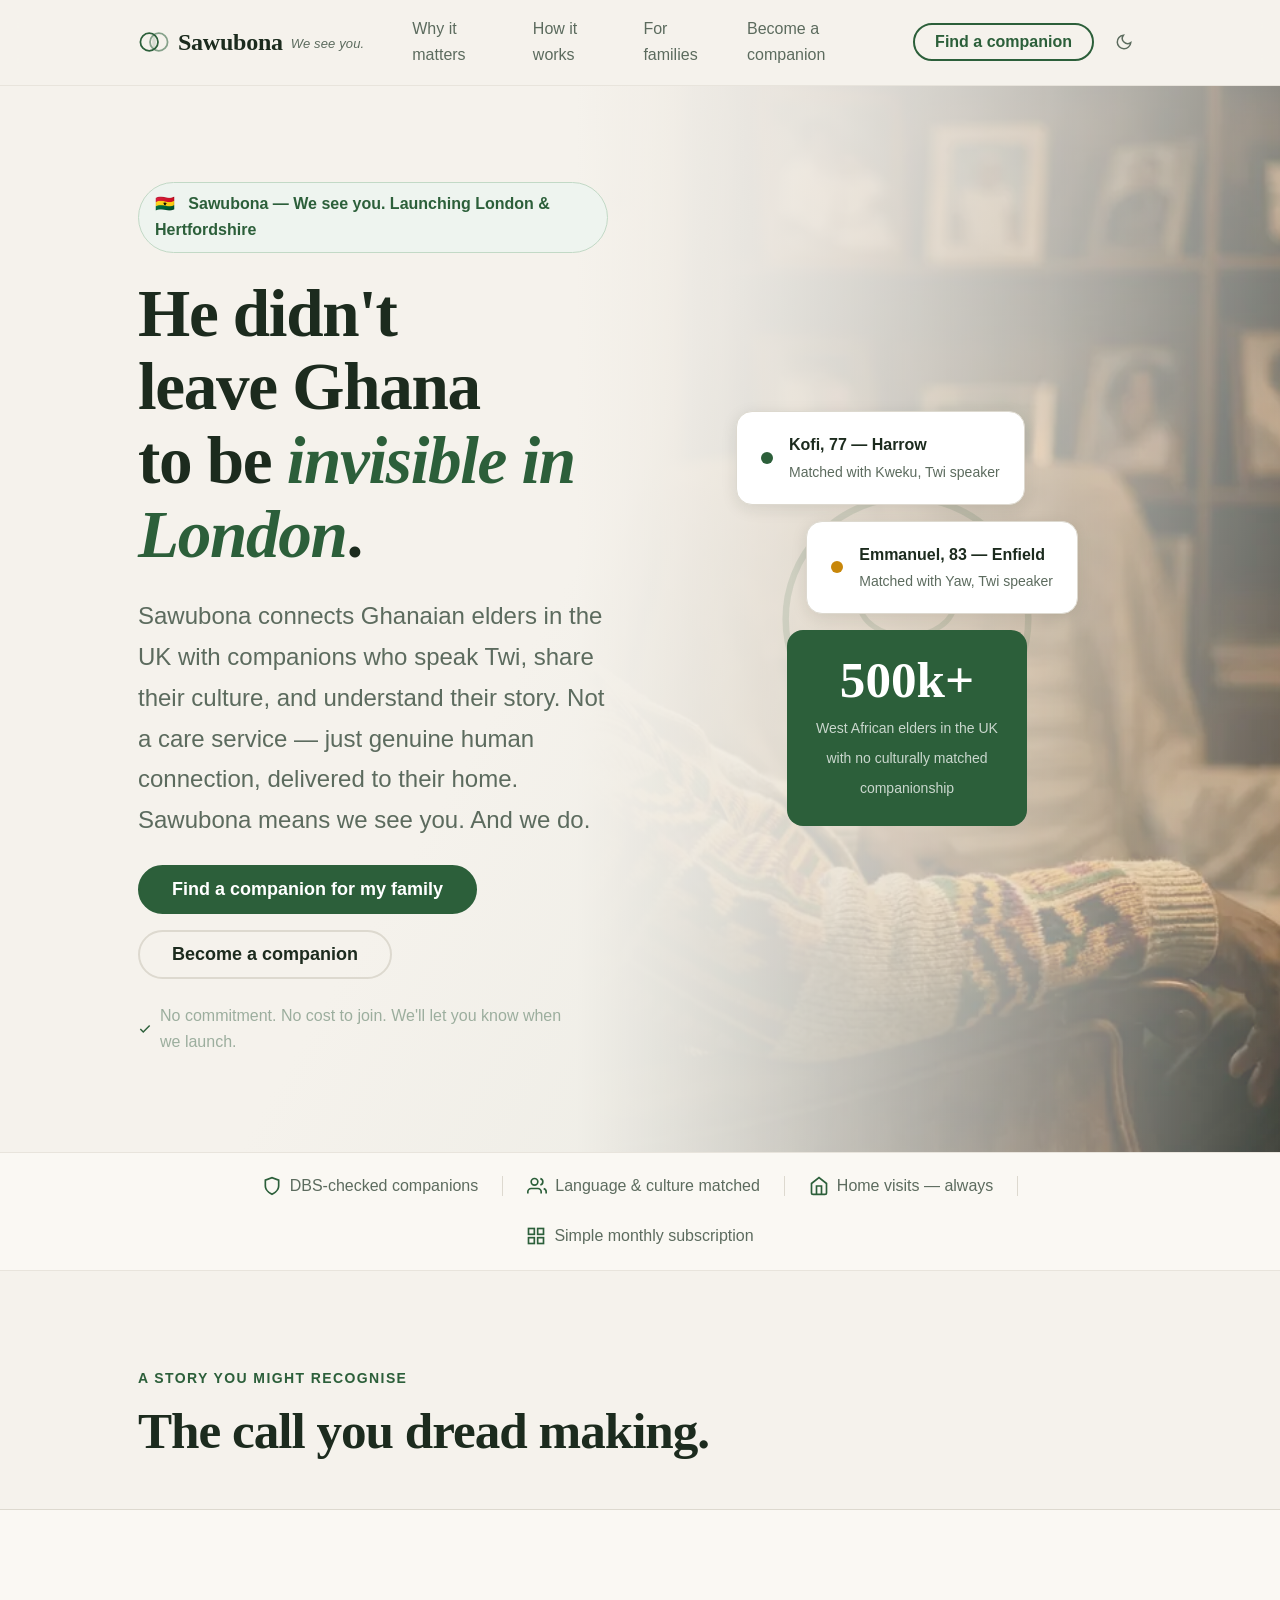
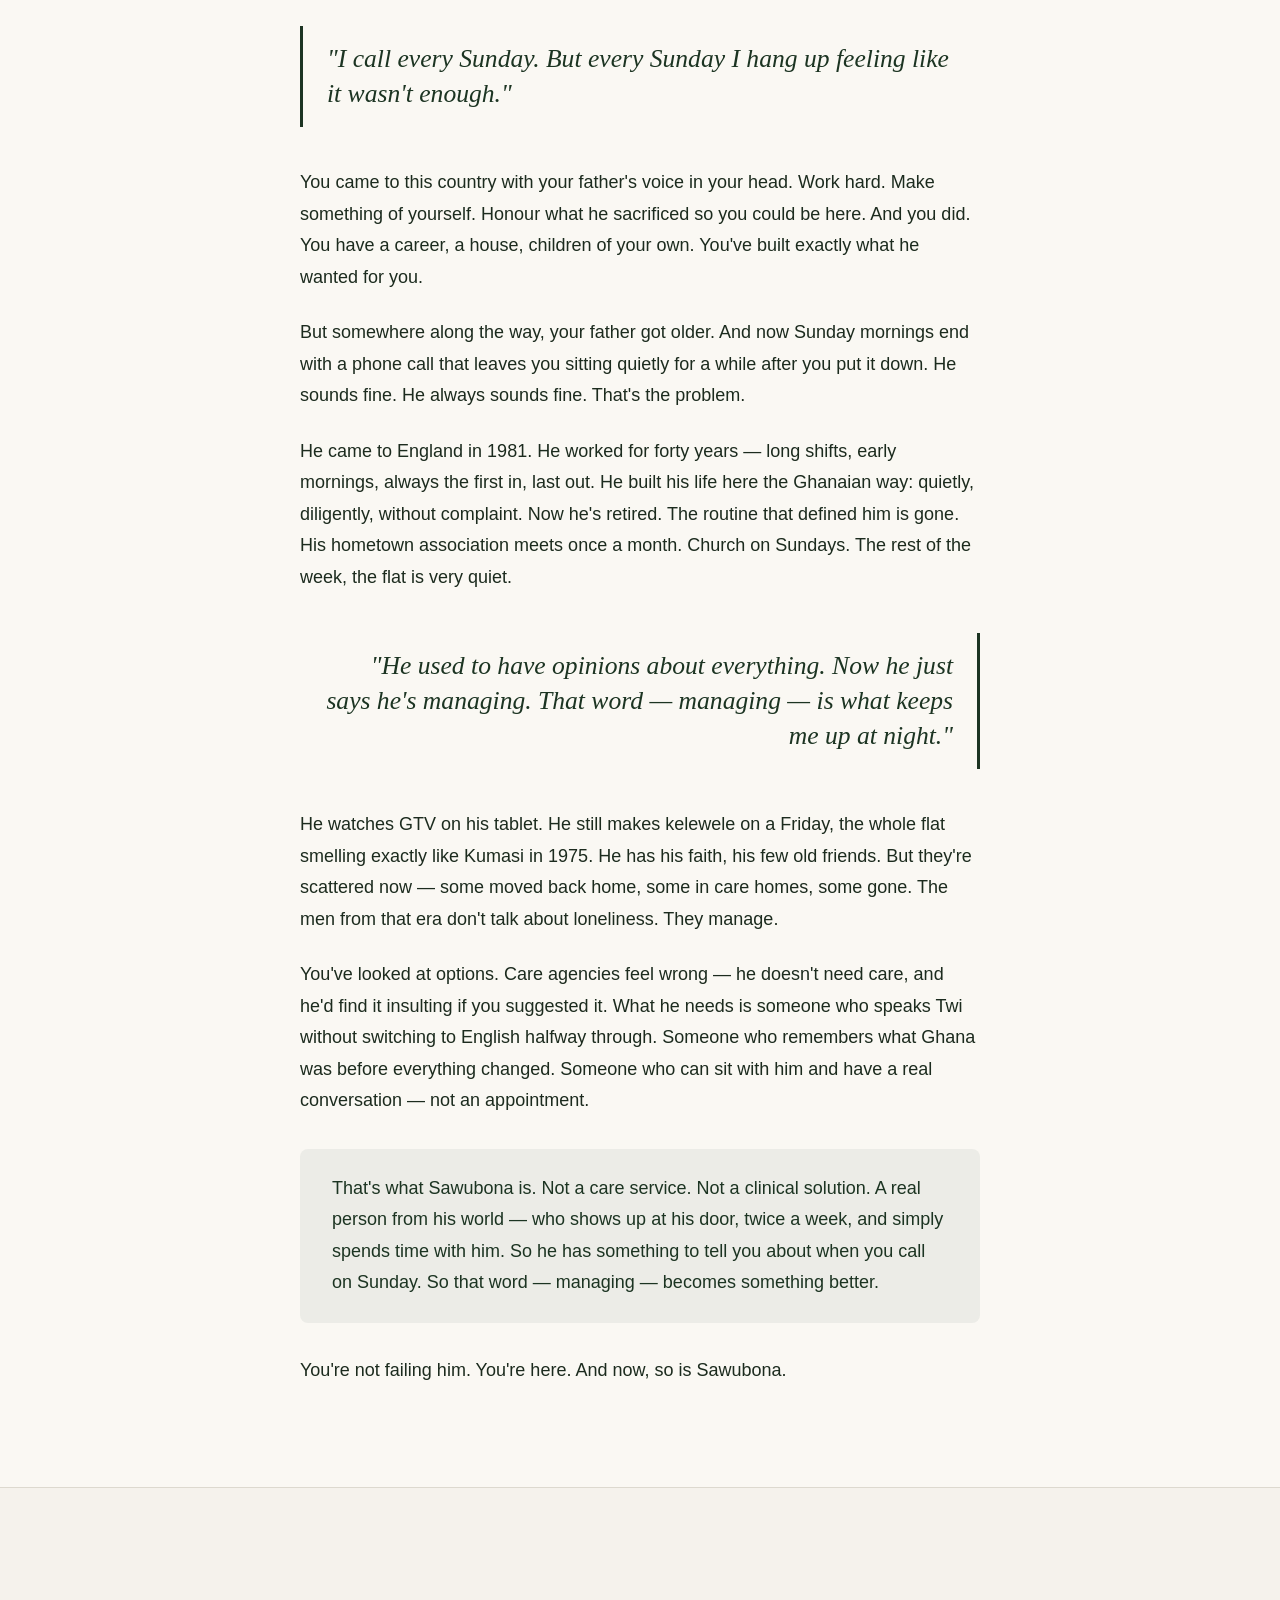
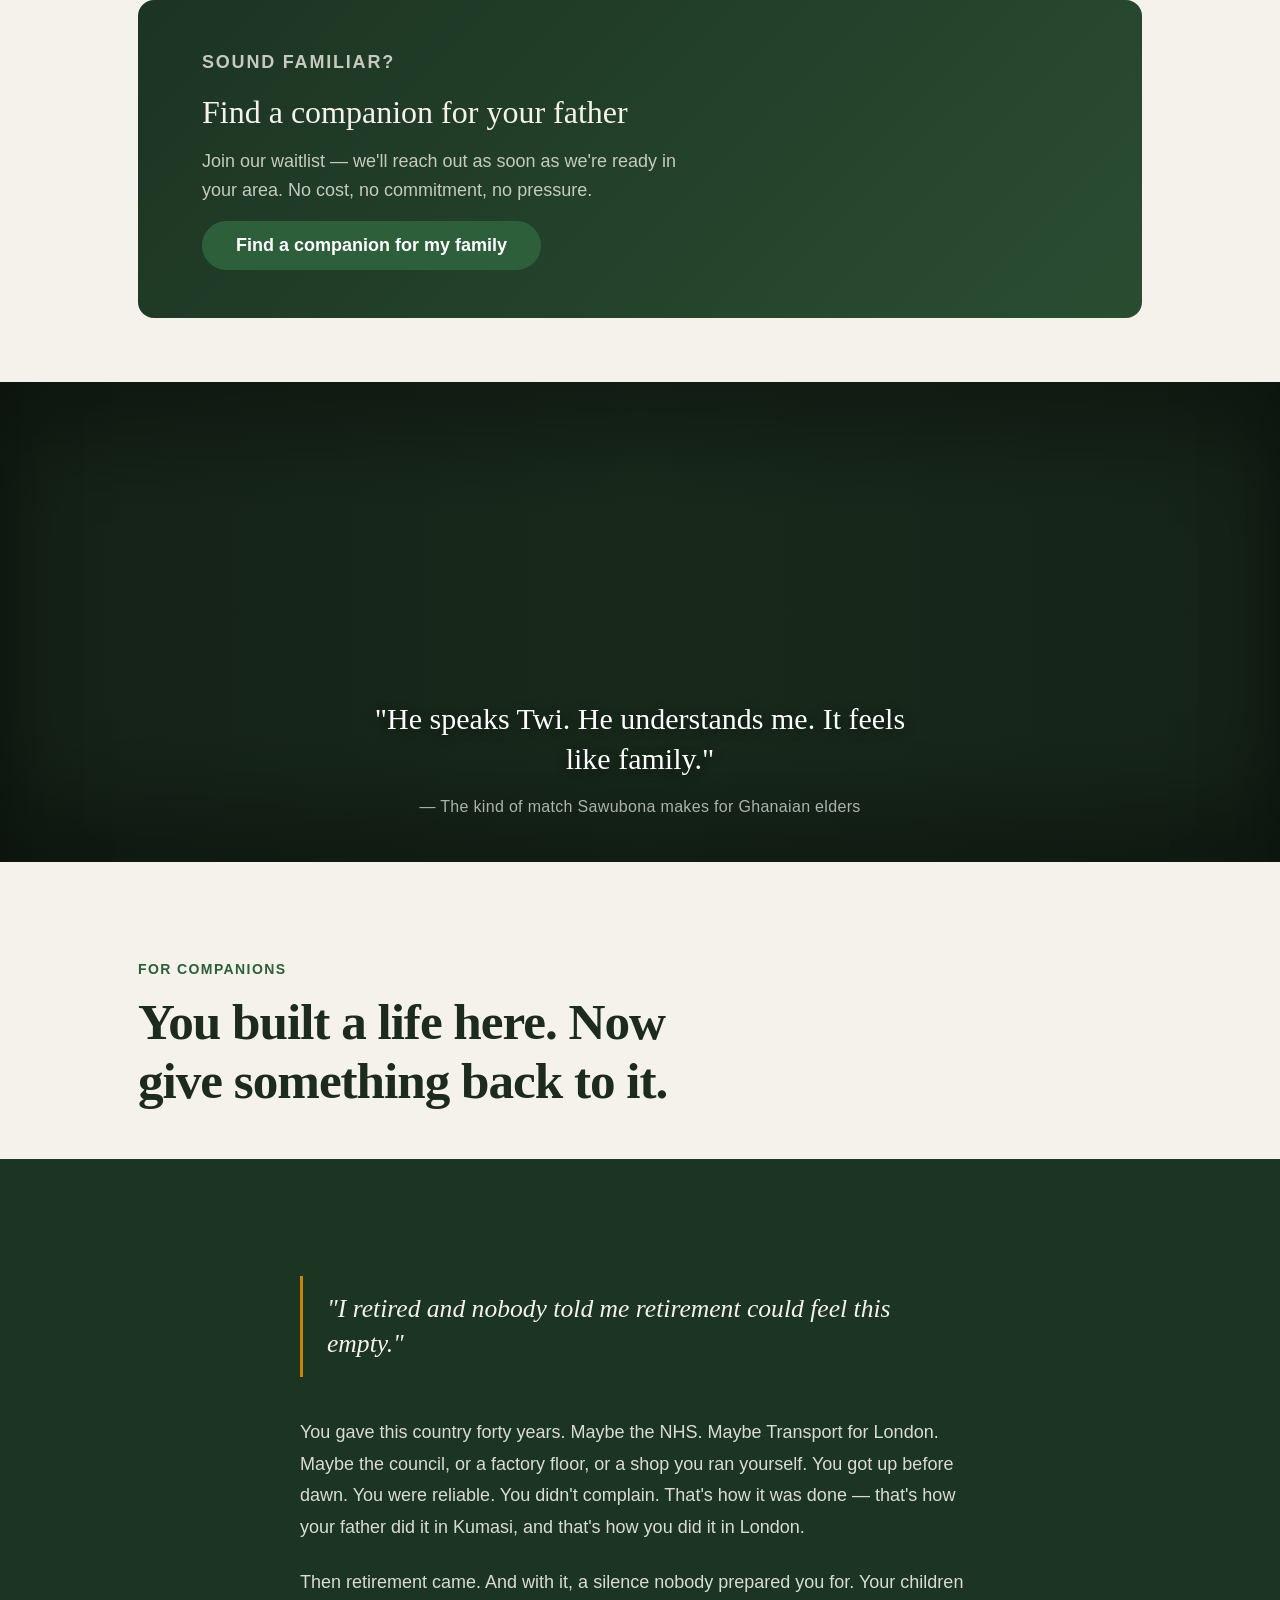
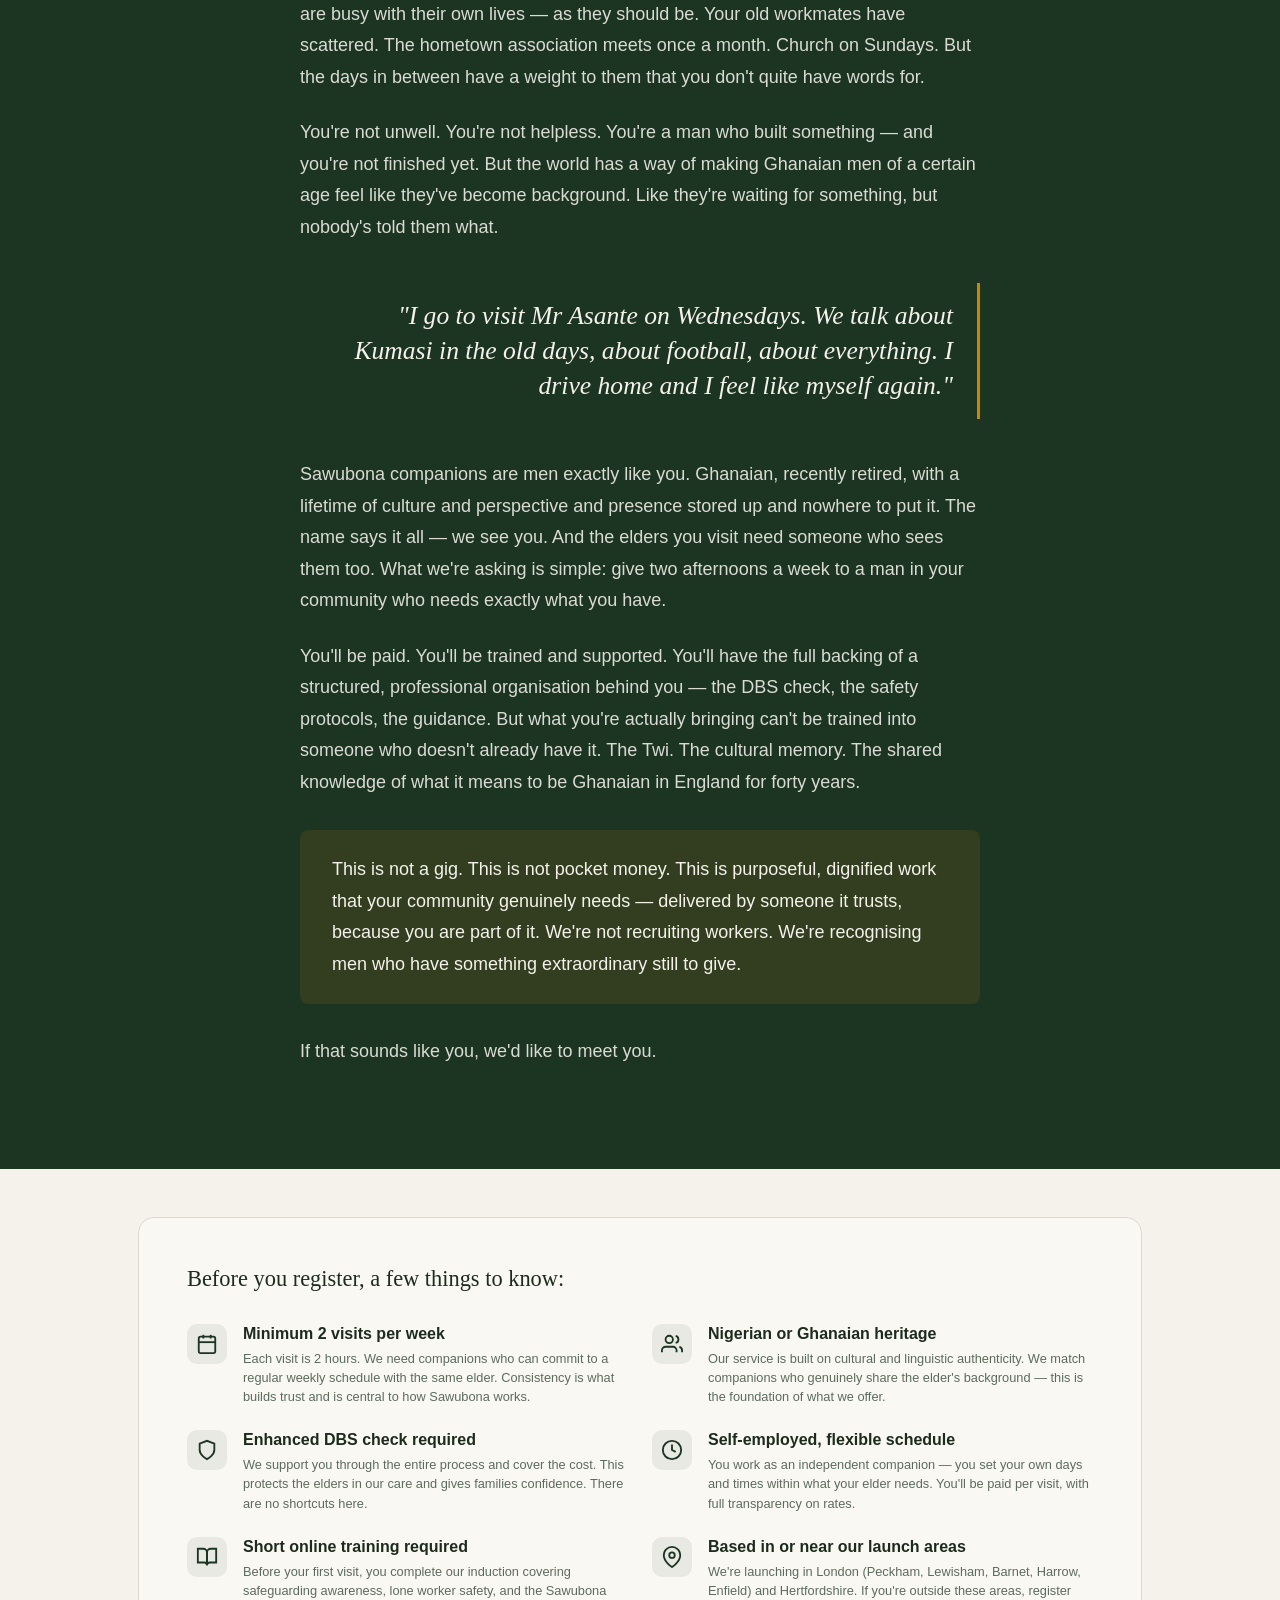
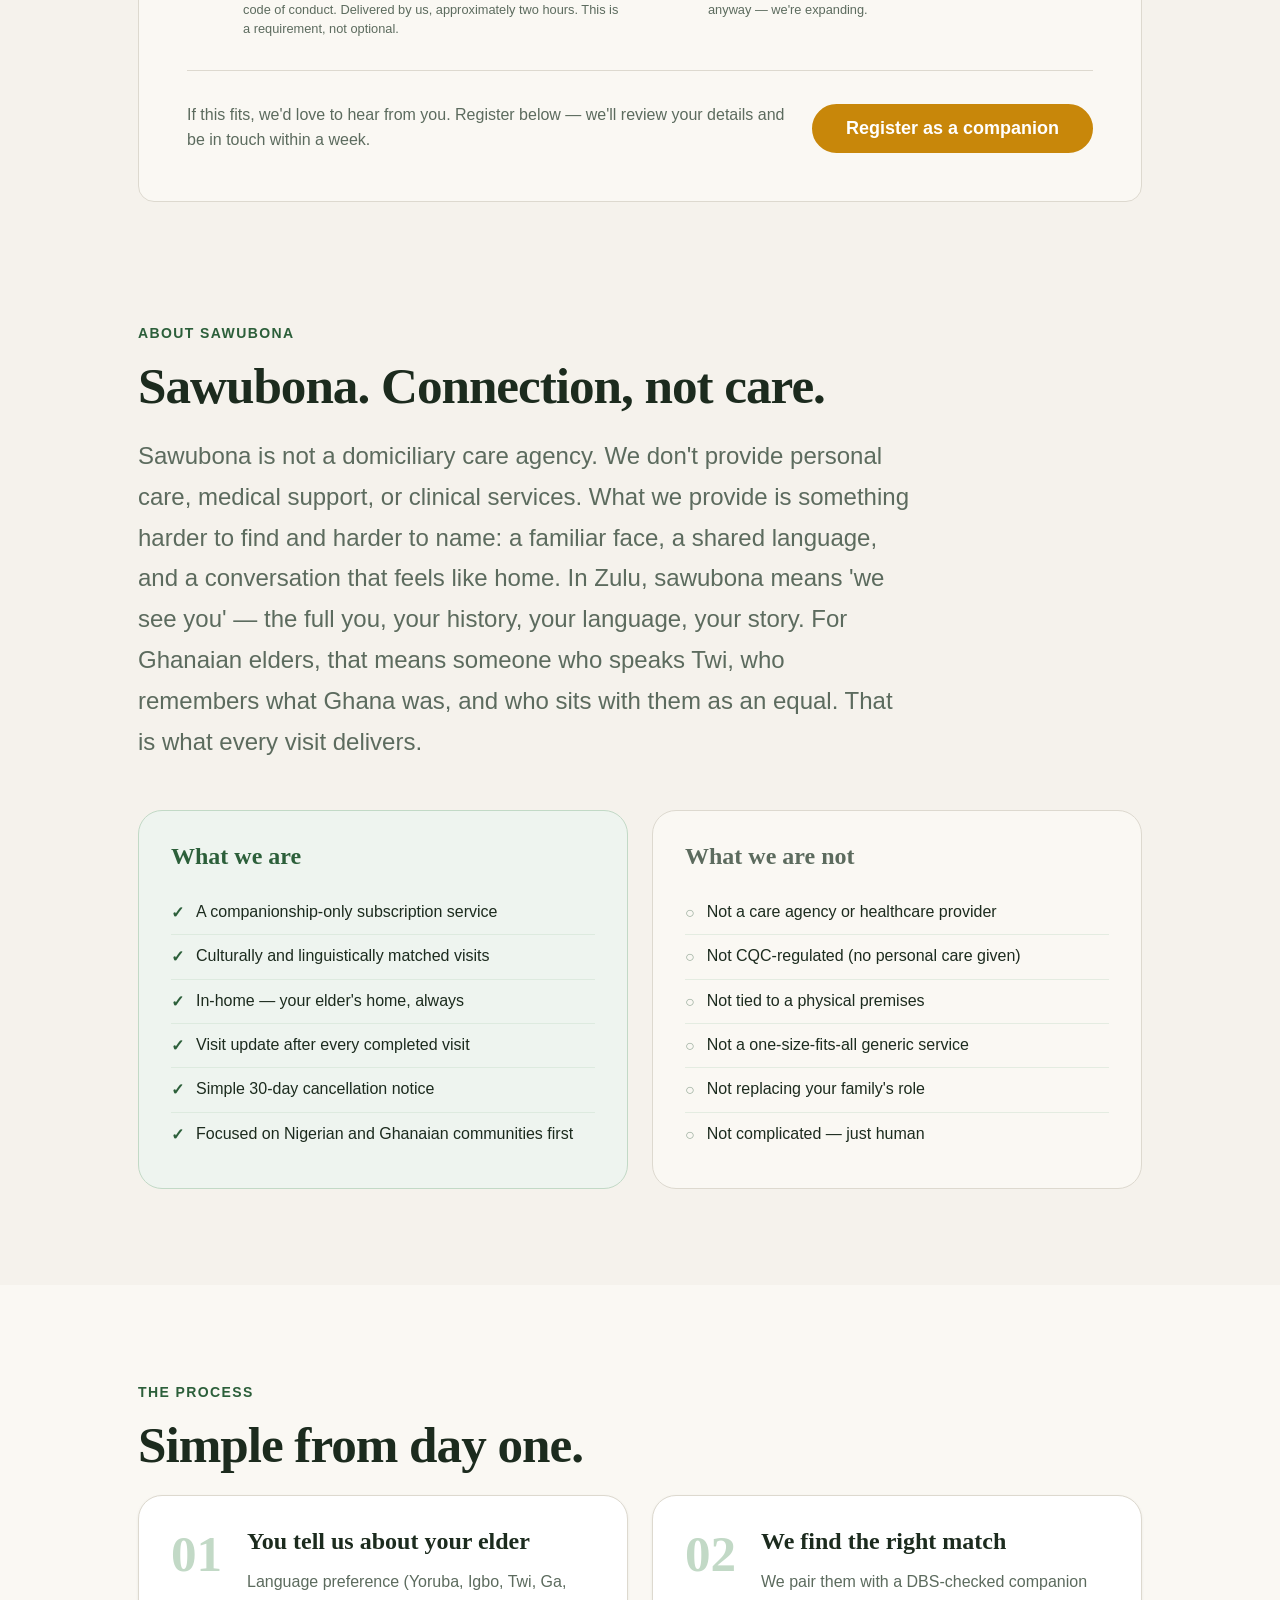
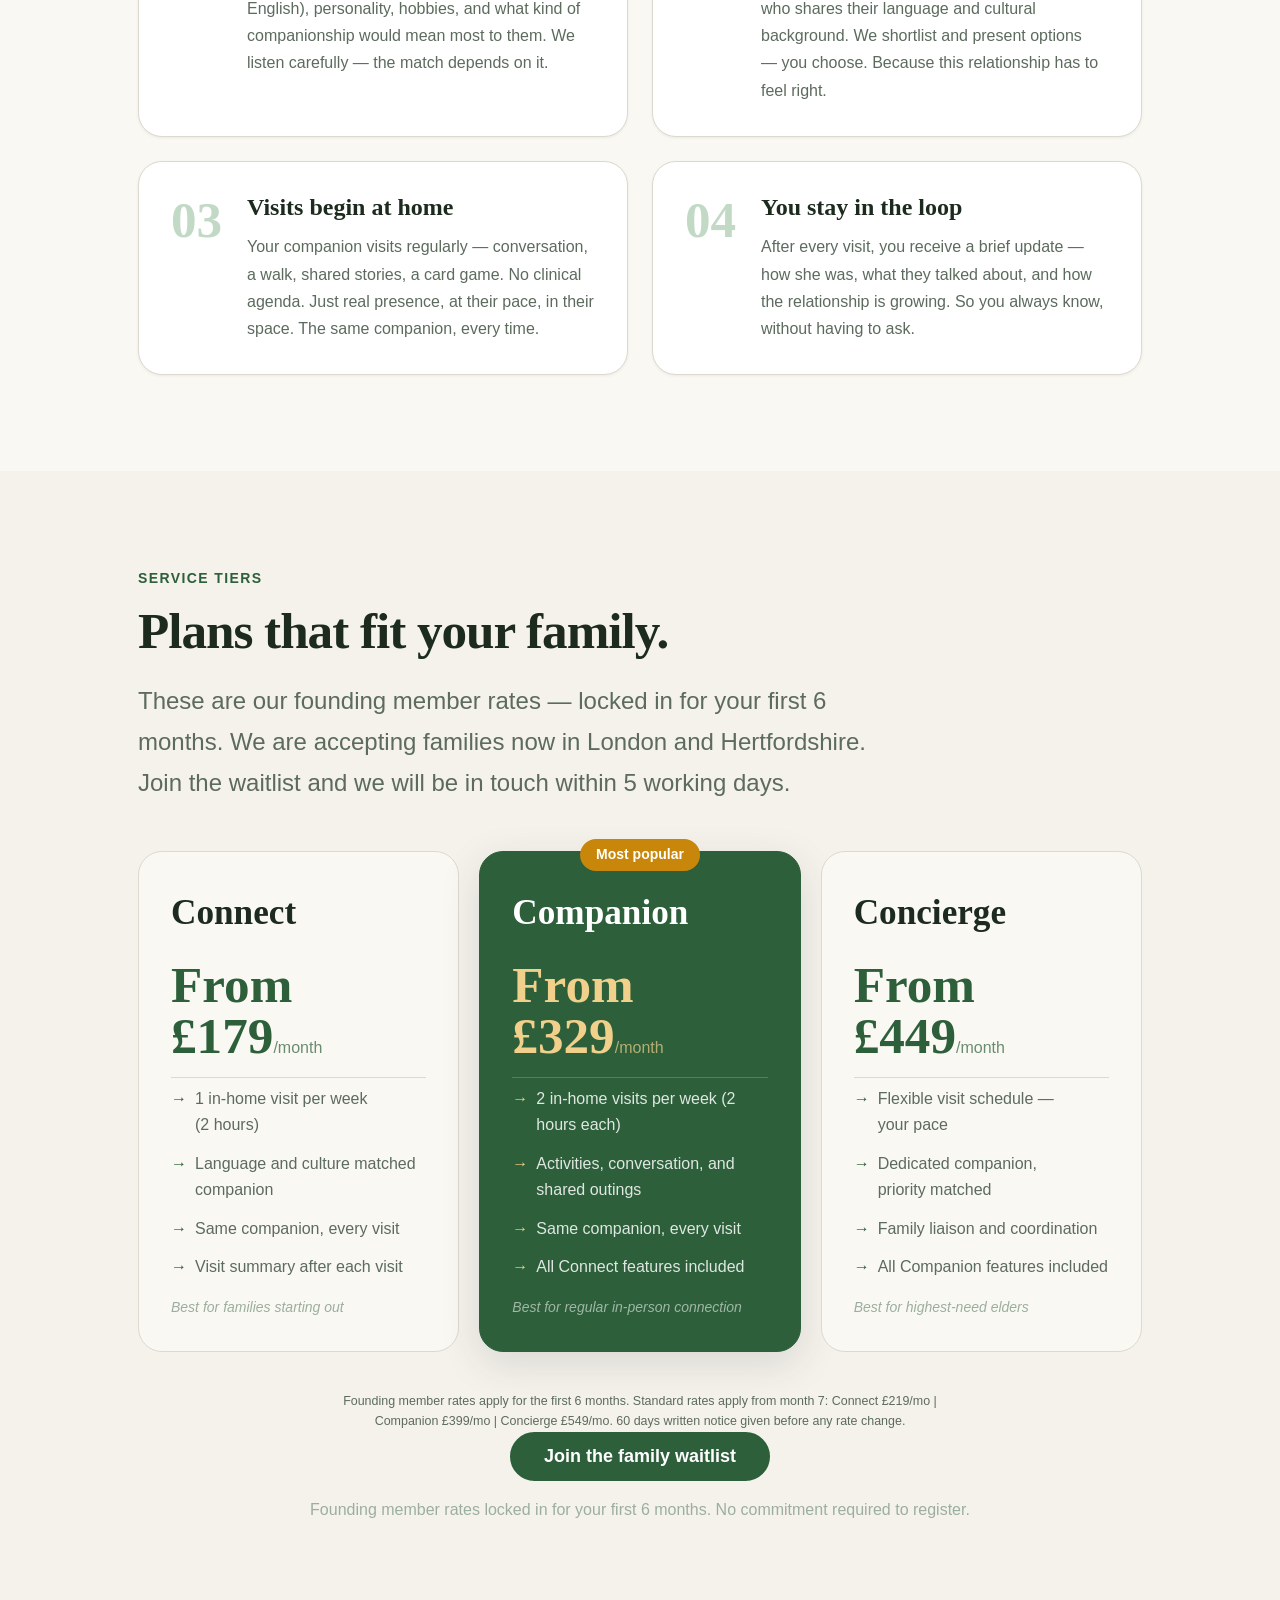
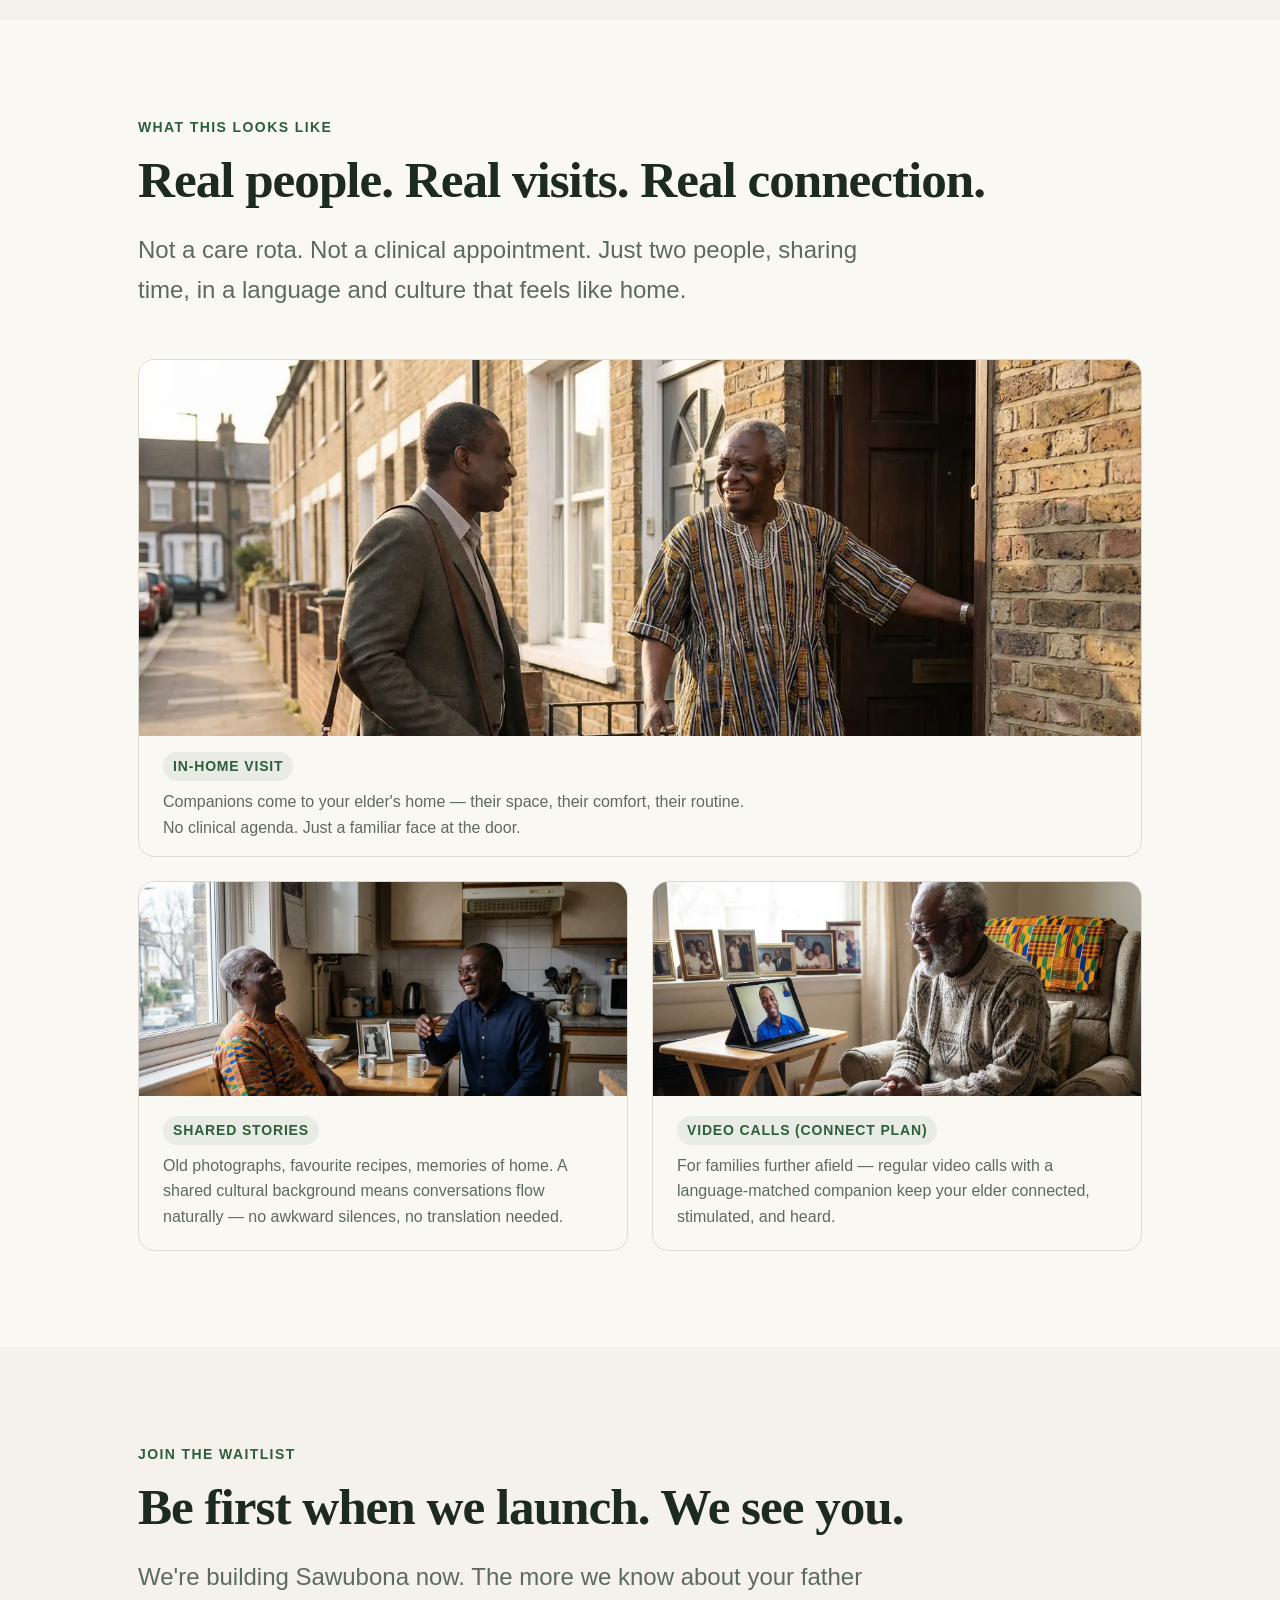
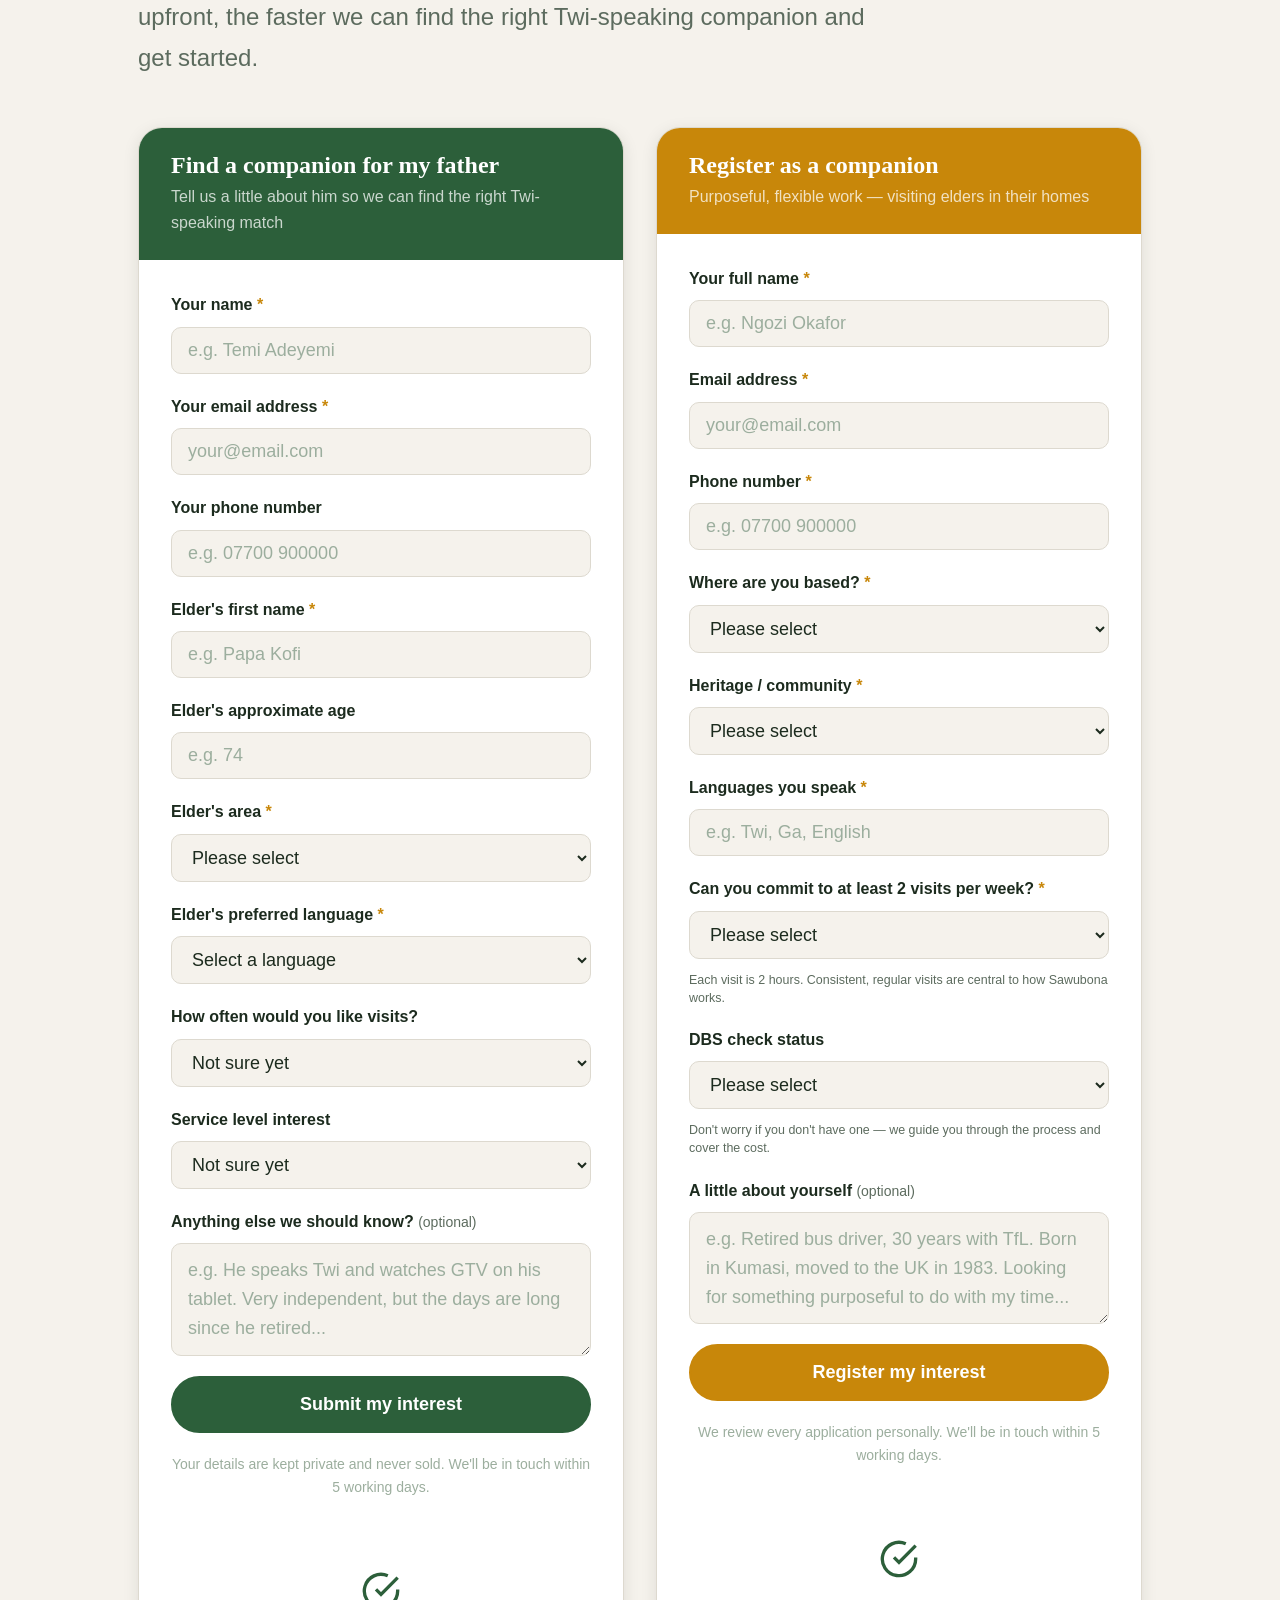
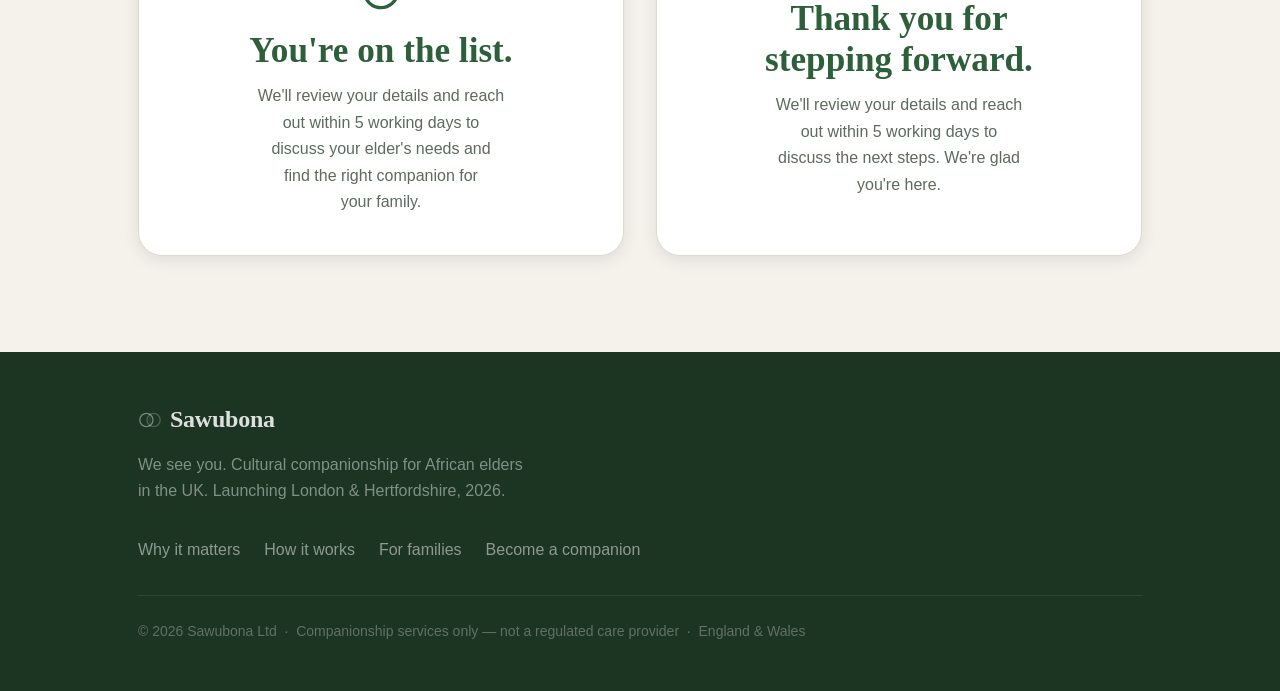
==== index.html @ 7531b9c0 "Variant B — Ghanaian male story" ====
<!DOCTYPE html>
<html lang="en" data-theme="light">
<head>
  <meta charset="UTF-8" />
  <meta name="viewport" content="width=device-width, initial-scale=1.0" />
  <title>Sawubona — We see you. Cultural companionship for African elders in the UK</title>
  <meta name="description" content="Sawubona connects African elders in the UK with companions who speak their language, share their culture, and understand their story. We see you. Launching London and Hertfordshire, 2026." />
  <meta property="og:title" content="Sawubona — We see you. Cultural companionship for African elders" />
  <meta property="og:description" content="Sawubona connects African elders in the UK with companions who share their language and culture. We see you. Launching in London and Hertfordshire." />
  <meta property="og:type" content="website" />

  <!-- Fonts: Boska (display) + General Sans (body) via Fontshare -->
  <link href="https://api.fontshare.com/v2/css?f[]=boska@400,500,700&f[]=general-sans@400,500,600&display=swap" rel="stylesheet" />

  <link rel="stylesheet" href="style.css" />
</head>
<body>

  <!-- NAV -->
  <header class="nav" id="nav">
    <div class="nav__inner">
      <a href="#" class="nav__logo" aria-label="Sawubona home">
        <svg width="32" height="32" viewBox="0 0 40 40" fill="none" aria-hidden="true">
          <!-- Two overlapping circles = two people, one connection -->
          <circle cx="14" cy="20" r="11" stroke="currentColor" stroke-width="2.2"/>
          <circle cx="26" cy="20" r="11" stroke="currentColor" stroke-width="2.2" opacity="0.55"/>
          <path d="M20 11 C17 15 17 25 20 29 C23 25 23 15 20 11Z" fill="currentColor" opacity="0.15"/>
        </svg>
        <span class="nav__wordmark">Sawubona</span>
        <span class="nav__tagline">We see you.</span>
      </a>
      <nav class="nav__links" aria-label="Primary">
        <a href="#our-story">Why it matters</a>
        <a href="#how-it-works">How it works</a>
        <a href="#for-families">For families</a>
        <a href="#become-companion">Become a companion</a>
      </nav>
      <div class="nav__actions">
        <button class="btn btn--outline btn--sm" onclick="scrollToForm('family')">Find a companion</button>
        <button class="theme-toggle" data-theme-toggle aria-label="Switch to dark mode">
          <svg width="18" height="18" viewBox="0 0 24 24" fill="none" stroke="currentColor" stroke-width="2"><path d="M21 12.79A9 9 0 1 1 11.21 3 7 7 0 0 0 21 12.79z"/></svg>
        </button>
        <button class="nav__hamburger" id="nav-hamburger" aria-label="Open menu" aria-expanded="false" aria-controls="mobile-menu">
          <span></span><span></span><span></span>
        </button>
      </div>
    </div>
  </header>

  <!-- MOBILE MENU DRAWER -->
  <div class="mobile-menu" id="mobile-menu" aria-hidden="true">
    <nav class="mobile-menu__nav" aria-label="Mobile navigation">
      <a href="#our-story" class="mobile-menu__link">Why it matters</a>
      <a href="#how-it-works" class="mobile-menu__link">How it works</a>
      <a href="#for-families" class="mobile-menu__link">For families</a>
      <a href="#become-companion" class="mobile-menu__link">Become a companion</a>
    </nav>
    <div class="mobile-menu__ctas">
      <button class="btn btn--primary btn--lg" onclick="scrollToForm('family'); closeMobileMenu();">Find a companion</button>
      <button class="btn btn--ghost btn--lg" onclick="scrollToForm('companion'); closeMobileMenu();">Become a companion</button>
    </div>
  </div>
  <div class="mobile-menu__backdrop" id="mobile-backdrop"></div>

  <!-- HERO -->
  <section class="hero" id="hero">
    <div class="hero__bg-image" aria-hidden="true">
      <img src="hero-bg.webp" alt="" role="presentation" decoding="async" fetchpriority="high" fetchpriority="high" />
    </div>
    <div class="hero__bg-overlay" aria-hidden="true"></div>
    <div class="container">
      <div class="hero__content">
        <div class="hero__badge">
          <span class="badge">🇬🇭 &nbsp; Sawubona — We see you. Launching London &amp; Hertfordshire</span>
        </div>
        <h1 class="hero__headline">
          He didn't leave Ghana<br/>
          to be <em>invisible in London</em>.
        </h1>
        <p class="hero__sub">
          Sawubona connects Ghanaian elders in the UK with companions who speak Twi, share their culture, and understand their story. Not a care service — just genuine human connection, delivered to their home. Sawubona means we see you. And we do.
        </p>
        <div class="hero__ctas">
          <button class="btn btn--primary btn--lg" onclick="scrollToForm('family')">
            Find a companion for my family
          </button>
          <button class="btn btn--ghost btn--lg" onclick="scrollToForm('companion')">
            Become a companion
          </button>
        </div>
        <p class="hero__trust">
          <svg width="14" height="14" viewBox="0 0 24 24" fill="none" stroke="currentColor" stroke-width="2.5"><polyline points="20 6 9 17 4 12"/></svg>
          No commitment. No cost to join. We'll let you know when we launch.
        </p>
      </div>
      <div class="hero__visual" aria-hidden="true">
        <div class="hero__card hero__card--1">
          <div class="hero__card-dot"></div>
          <div class="hero__card-text">
            <strong>Kofi, 77 — Harrow</strong>
            <span>Matched with Kweku, Twi speaker</span>
          </div>
        </div>
        <div class="hero__card hero__card--2">
          <div class="hero__card-dot hero__card-dot--gold"></div>
          <div class="hero__card-text">
            <strong>Emmanuel, 83 — Enfield</strong>
            <span>Matched with Yaw, Twi speaker</span>
          </div>
        </div>
        <div class="hero__adinkra" aria-hidden="true">
          <!-- Sankofa: looking back to move forward -->
          <svg viewBox="0 0 120 120" fill="none" xmlns="http://www.w3.org/2000/svg" opacity="0.12">
            <circle cx="60" cy="60" r="56" stroke="currentColor" stroke-width="3"/>
            <ellipse cx="60" cy="52" rx="22" ry="16" stroke="currentColor" stroke-width="2.5"/>
            <path d="M38 52 C30 38 44 26 60 34" stroke="currentColor" stroke-width="2.5" stroke-linecap="round"/>
            <path d="M82 52 C90 38 76 26 60 34" stroke="currentColor" stroke-width="2.5" stroke-linecap="round"/>
            <circle cx="60" cy="46" r="4" fill="currentColor"/>
            <path d="M60 68 L46 82 M60 68 L74 82" stroke="currentColor" stroke-width="2.5" stroke-linecap="round"/>
            <path d="M46 82 L40 90 M74 82 L80 90" stroke="currentColor" stroke-width="2.5" stroke-linecap="round"/>
          </svg>
        </div>
        <div class="hero__stat">
          <span class="hero__stat-num">500k+</span>
          <span class="hero__stat-label">West African elders in the UK with no culturally matched companionship</span>
        </div>
      </div>
    </div>
  </section>

  <!-- TRUST BAR -->
  <section class="trust-bar">
    <div class="container trust-bar__inner">
      <div class="trust-item">
        <svg width="20" height="20" viewBox="0 0 24 24" fill="none" stroke="currentColor" stroke-width="2"><path d="M12 22s8-4 8-10V5l-8-3-8 3v7c0 6 8 10 8 10z"/></svg>
        <span>DBS-checked companions</span>
      </div>
      <div class="trust-divider"></div>
      <div class="trust-item">
        <svg width="20" height="20" viewBox="0 0 24 24" fill="none" stroke="currentColor" stroke-width="2"><path d="M17 21v-2a4 4 0 0 0-4-4H5a4 4 0 0 0-4 4v2"/><circle cx="9" cy="7" r="4"/><path d="M23 21v-2a4 4 0 0 0-3-3.87"/><path d="M16 3.13a4 4 0 0 1 0 7.75"/></svg>
        <span>Language &amp; culture matched</span>
      </div>
      <div class="trust-divider"></div>
      <div class="trust-item">
        <svg width="20" height="20" viewBox="0 0 24 24" fill="none" stroke="currentColor" stroke-width="2"><path d="M3 9l9-7 9 7v11a2 2 0 0 1-2 2H5a2 2 0 0 1-2-2z"/><polyline points="9 22 9 12 15 12 15 22"/></svg>
        <span>Home visits — always</span>
      </div>
      <div class="trust-divider"></div>
      <div class="trust-item">
        <svg width="20" height="20" viewBox="0 0 24 24" fill="none" stroke="currentColor" stroke-width="2"><rect x="3" y="3" width="7" height="7"/><rect x="14" y="3" width="7" height="7"/><rect x="14" y="14" width="7" height="7"/><rect x="3" y="14" width="7" height="7"/></svg>
        <span>Simple monthly subscription</span>
      </div>
    </div>
  </section>

  <!-- ============================================================ -->
  <!-- STORY SECTION 1: THE FAMILY / ADULT CHILD -->
  <!-- ============================================================ -->
  <section class="section story-section" id="our-story">
    <div class="container">
      <div class="section-label">A story you might recognise</div>
      <h2 class="section-title">The call you dread making.</h2>
    </div>

    <div class="story-narrative">
      <div class="container">
        <div class="story-narrative__body">

          <div class="story-pull">
            "I call every Sunday. But every Sunday I hang up feeling like it wasn't enough."
          </div>

          <p>
            You came to this country with your father's voice in your head. Work hard. Make something of yourself. Honour what he sacrificed so you could be here. And you did. You have a career, a house, children of your own. You've built exactly what he wanted for you.
          </p>
          <p>
            But somewhere along the way, your father got older. And now Sunday mornings end with a phone call that leaves you sitting quietly for a while after you put it down. He sounds fine. He always sounds fine. That's the problem.
          </p>
          <p>
            He came to England in 1981. He worked for forty years — long shifts, early mornings, always the first in, last out. He built his life here the Ghanaian way: quietly, diligently, without complaint. Now he's retired. The routine that defined him is gone. His hometown association meets once a month. Church on Sundays. The rest of the week, the flat is very quiet.
          </p>

          <div class="story-pull story-pull--right">
            "He used to have opinions about everything. Now he just says he's managing. That word — managing — is what keeps me up at night."
          </div>

          <p>
            He watches GTV on his tablet. He still makes kelewele on a Friday, the whole flat smelling exactly like Kumasi in 1975. He has his faith, his few old friends. But they're scattered now — some moved back home, some in care homes, some gone. The men from that era don't talk about loneliness. They manage.
          </p>
          <p>
            You've looked at options. Care agencies feel wrong — he doesn't need care, and he'd find it insulting if you suggested it. What he needs is someone who speaks Twi without switching to English halfway through. Someone who remembers what Ghana was before everything changed. Someone who can sit with him and have a real conversation — not an appointment.
          </p>

          <div class="story-highlight">
            <p>That's what Sawubona is. Not a care service. Not a clinical solution. A real person from his world — who shows up at his door, twice a week, and simply spends time with him. So he has something to tell you about when you call on Sunday. So that word — managing — becomes something better.</p>
          </div>

          <p>
            You're not failing him. You're here. And now, so is Sawubona.
          </p>

        </div>
      </div>
    </div>

    <div class="container">
      <div class="story-cta-block">
        <div class="story-cta-inner">
          <p class="story-cta-label">Sound familiar?</p>
          <h3>Find a companion for your father</h3>
          <p>Join our waitlist — we'll reach out as soon as we're ready in your area. No cost, no commitment, no pressure.</p>
          <button class="btn btn--primary btn--lg" onclick="scrollToForm('family')">
            Find a companion for my family
          </button>
        </div>
      </div>
    </div>
  </section>

  <!-- CINEMATIC VIDEO MOMENT -->
  <section class="video-moment" id="video-moment" aria-label="Sawubona in action">
    <div class="video-moment__inner">
      <video
        data-src="hero-video-loop.mp4"
        muted
        loop
        playsinline
        preload="none"
        aria-hidden="true"
      ></video>
      <div class="video-moment__overlay"></div>
      <div class="video-moment__caption">
        <p>"He speaks Twi. He understands me. It feels like family."</p>
        <span>— The kind of match Sawubona makes for Ghanaian elders</span>
      </div>
    </div>
  </section>

  <!-- ============================================================ -->
  <!-- STORY SECTION 2: THE COMPANION -->
  <!-- ============================================================ -->
  <section class="section story-section story-section--companion" id="become-companion">
    <div class="container">
      <div class="section-label">For companions</div>
      <h2 class="section-title">You built a life here. Now give something back to it.</h2>
    </div>

    <div class="story-narrative story-narrative--companion">
      <div class="container">
        <div class="story-narrative__body">

          <div class="story-pull story-pull--gold">
            "I retired and nobody told me retirement could feel this empty."
          </div>

          <p>
            You gave this country forty years. Maybe the NHS. Maybe Transport for London. Maybe the council, or a factory floor, or a shop you ran yourself. You got up before dawn. You were reliable. You didn't complain. That's how it was done — that's how your father did it in Kumasi, and that's how you did it in London.
          </p>
          <p>
            Then retirement came. And with it, a silence nobody prepared you for. Your children are busy with their own lives — as they should be. Your old workmates have scattered. The hometown association meets once a month. Church on Sundays. But the days in between have a weight to them that you don't quite have words for.
          </p>
          <p>
            You're not unwell. You're not helpless. You're a man who built something — and you're not finished yet. But the world has a way of making Ghanaian men of a certain age feel like they've become background. Like they're waiting for something, but nobody's told them what.
          </p>

          <div class="story-pull story-pull--right story-pull--gold">
            "I go to visit Mr Asante on Wednesdays. We talk about Kumasi in the old days, about football, about everything. I drive home and I feel like myself again."
          </div>

          <p>
            Sawubona companions are men exactly like you. Ghanaian, recently retired, with a lifetime of culture and perspective and presence stored up and nowhere to put it. The name says it all — we see you. And the elders you visit need someone who sees them too. What we're asking is simple: give two afternoons a week to a man in your community who needs exactly what you have.
          </p>
          <p>
            You'll be paid. You'll be trained and supported. You'll have the full backing of a structured, professional organisation behind you — the DBS check, the safety protocols, the guidance. But what you're actually bringing can't be trained into someone who doesn't already have it. The Twi. The cultural memory. The shared knowledge of what it means to be Ghanaian in England for forty years.
          </p>

          <div class="story-highlight story-highlight--gold">
            <p>This is not a gig. This is not pocket money. This is purposeful, dignified work that your community genuinely needs — delivered by someone it trusts, because you are part of it. We're not recruiting workers. We're recognising men who have something extraordinary still to give.</p>
          </div>

          <p>
            If that sounds like you, we'd like to meet you.
          </p>

        </div>
      </div>
    </div>

    <!-- COMPANION PREQUALIFICATION CALLOUT -->
    <div class="container">
      <div class="companion-prereqs">
        <h3 class="companion-prereqs__title">Before you register, a few things to know:</h3>
        <div class="prereq-grid">
          <div class="prereq-item">
            <div class="prereq-icon">
              <svg width="22" height="22" viewBox="0 0 24 24" fill="none" stroke="currentColor" stroke-width="2"><rect x="3" y="4" width="18" height="18" rx="2" ry="2"/><line x1="16" y1="2" x2="16" y2="6"/><line x1="8" y1="2" x2="8" y2="6"/><line x1="3" y1="10" x2="21" y2="10"/></svg>
            </div>
            <div>
              <strong>Minimum 2 visits per week</strong>
              <p>Each visit is 2 hours. We need companions who can commit to a regular weekly schedule with the same elder. Consistency is what builds trust and is central to how Sawubona works.</p>
            </div>
          </div>
          <div class="prereq-item">
            <div class="prereq-icon">
              <svg width="22" height="22" viewBox="0 0 24 24" fill="none" stroke="currentColor" stroke-width="2"><path d="M17 21v-2a4 4 0 0 0-4-4H5a4 4 0 0 0-4 4v2"/><circle cx="9" cy="7" r="4"/><path d="M23 21v-2a4 4 0 0 0-3-3.87"/><path d="M16 3.13a4 4 0 0 1 0 7.75"/></svg>
            </div>
            <div>
              <strong>Nigerian or Ghanaian heritage</strong>
              <p>Our service is built on cultural and linguistic authenticity. We match companions who genuinely share the elder's background — this is the foundation of what we offer.</p>
            </div>
          </div>
          <div class="prereq-item">
            <div class="prereq-icon">
              <svg width="22" height="22" viewBox="0 0 24 24" fill="none" stroke="currentColor" stroke-width="2"><path d="M12 22s8-4 8-10V5l-8-3-8 3v7c0 6 8 10 8 10z"/></svg>
            </div>
            <div>
              <strong>Enhanced DBS check required</strong>
              <p>We support you through the entire process and cover the cost. This protects the elders in our care and gives families confidence. There are no shortcuts here.</p>
            </div>
          </div>
          <div class="prereq-item">
            <div class="prereq-icon">
              <svg width="22" height="22" viewBox="0 0 24 24" fill="none" stroke="currentColor" stroke-width="2"><circle cx="12" cy="12" r="10"/><polyline points="12 6 12 12 16 14"/></svg>
            </div>
            <div>
              <strong>Self-employed, flexible schedule</strong>
              <p>You work as an independent companion — you set your own days and times within what your elder needs. You'll be paid per visit, with full transparency on rates.</p>
            </div>
          </div>
          <div class="prereq-item">
            <div class="prereq-icon">
              <svg width="22" height="22" viewBox="0 0 24 24" fill="none" stroke="currentColor" stroke-width="2"><path d="M2 3h6a4 4 0 0 1 4 4v14a3 3 0 0 0-3-3H2z"/><path d="M22 3h-6a4 4 0 0 0-4 4v14a3 3 0 0 1 3-3h7z"/></svg>
            </div>
            <div>
              <strong>Short online training required</strong>
              <p>Before your first visit, you complete our induction covering safeguarding awareness, lone worker safety, and the Sawubona code of conduct. Delivered by us, approximately two hours. This is a requirement, not optional.</p>
            </div>
          </div>
          <div class="prereq-item">
            <div class="prereq-icon">
              <svg width="22" height="22" viewBox="0 0 24 24" fill="none" stroke="currentColor" stroke-width="2"><path d="M21 10c0 7-9 13-9 13s-9-6-9-13a9 9 0 0 1 18 0z"/><circle cx="12" cy="10" r="3"/></svg>
            </div>
            <div>
              <strong>Based in or near our launch areas</strong>
              <p>We're launching in London (Peckham, Lewisham, Barnet, Harrow, Enfield) and Hertfordshire. If you're outside these areas, register anyway — we're expanding.</p>
            </div>
          </div>
        </div>
        <div class="prereqs-cta">
          <p>If this fits, we'd love to hear from you. Register below — we'll review your details and be in touch within a week.</p>
          <button class="btn btn--gold btn--lg" onclick="scrollToForm('companion')">
            Register as a companion
          </button>
        </div>
      </div>
    </div>
  </section>

  <!-- WHAT WE ARE -->
  <section class="section" id="about">
    <div class="container">
      <div class="section-label">About Sawubona</div>
      <h2 class="section-title">Sawubona. Connection, not care.</h2>
      <p class="section-intro">
        Sawubona is not a domiciliary care agency. We don't provide personal care, medical support, or clinical services. What we provide is something harder to find and harder to name: a familiar face, a shared language, and a conversation that feels like home. In Zulu, sawubona means 'we see you' — the full you, your history, your language, your story. For Ghanaian elders, that means someone who speaks Twi, who remembers what Ghana was, and who sits with them as an equal. That is what every visit delivers.
      </p>
      <div class="split-grid">
        <div class="split-card split-card--light">
          <h3>What we are</h3>
          <ul class="check-list">
            <li>A companionship-only subscription service</li>
            <li>Culturally and linguistically matched visits</li>
            <li>In-home — your elder's home, always</li>
            <li>Visit update after every completed visit</li>
            <li>Simple 30-day cancellation notice</li>
            <li>Focused on Nigerian and Ghanaian communities first</li>
          </ul>
        </div>
        <div class="split-card split-card--dark">
          <h3>What we are not</h3>
          <ul class="cross-list">
            <li>Not a care agency or healthcare provider</li>
            <li>Not CQC-regulated (no personal care given)</li>
            <li>Not tied to a physical premises</li>
            <li>Not a one-size-fits-all generic service</li>
            <li>Not replacing your family's role</li>
            <li>Not complicated — just human</li>
          </ul>
        </div>
      </div>
    </div>
  </section>

  <!-- HOW IT WORKS -->
  <section class="section section--tinted" id="how-it-works">
    <div class="container">
      <div class="section-label">The process</div>
      <h2 class="section-title">Simple from day one.</h2>
      <div class="steps">
        <div class="step">
          <div class="step__number">01</div>
          <div class="step__body">
            <h3>You tell us about your elder</h3>
            <p>Language preference (Yoruba, Igbo, Twi, Ga, English), personality, hobbies, and what kind of companionship would mean most to them. We listen carefully — the match depends on it.</p>
          </div>
        </div>
        <div class="step">
          <div class="step__number">02</div>
          <div class="step__body">
            <h3>We find the right match</h3>
            <p>We pair them with a DBS-checked companion who shares their language and cultural background. We shortlist and present options — you choose. Because this relationship has to feel right.</p>
          </div>
        </div>
        <div class="step">
          <div class="step__number">03</div>
          <div class="step__body">
            <h3>Visits begin at home</h3>
            <p>Your companion visits regularly — conversation, a walk, shared stories, a card game. No clinical agenda. Just real presence, at their pace, in their space. The same companion, every time.</p>
          </div>
        </div>
        <div class="step">
          <div class="step__number">04</div>
          <div class="step__body">
            <h3>You stay in the loop</h3>
            <p>After every visit, you receive a brief update — how she was, what they talked about, and how the relationship is growing. So you always know, without having to ask.</p>
          </div>
        </div>
      </div>
    </div>
  </section>

  <!-- PLANS -->
  <section class="section" id="for-families">
    <div class="container">
      <div class="section-label">Service tiers</div>
      <h2 class="section-title">Plans that fit your family.</h2>
      <p class="section-intro">These are our founding member rates — locked in for your first 6 months. We are accepting families now in London and Hertfordshire. Join the waitlist and we will be in touch within 5 working days.</p>
      <div class="plans">
        <div class="plan">
          <div class="plan__name">Connect</div>
          <div class="plan__price">From £179<span>/month</span></div>
          <ul class="plan__features">
            <li>1 in-home visit per week (2 hours)</li>
            <li>Language and culture matched companion</li>
            <li>Same companion, every visit</li>
            <li>Visit summary after each visit</li>
          </ul>
          <div class="plan__tag">Best for families starting out</div>
        </div>
        <div class="plan plan--featured">
          <div class="plan__badge">Most popular</div>
          <div class="plan__name">Companion</div>
          <div class="plan__price">From £329<span>/month</span></div>
          <ul class="plan__features">
            <li>2 in-home visits per week (2 hours each)</li>
            <li>Activities, conversation, and shared outings</li>
            <li>Same companion, every visit</li>
            <li>All Connect features included</li>
          </ul>
          <div class="plan__tag">Best for regular in-person connection</div>
        </div>
        <div class="plan">
          <div class="plan__name">Concierge</div>
          <div class="plan__price">From £449<span>/month</span></div>
          <ul class="plan__features">
            <li>Flexible visit schedule — your pace</li>
            <li>Dedicated companion, priority matched</li>
            <li>Family liaison and coordination</li>
            <li>All Companion features included</li>
          </ul>
          <div class="plan__tag">Best for highest-need elders</div>
        </div>
      </div>
      <p class="plans__smallprint">Founding member rates apply for the first 6 months. Standard rates apply from month 7: Connect £219/mo | Companion £399/mo | Concierge £549/mo. 60 days written notice given before any rate change.</p>
      <div class="plans__cta">
        <button class="btn btn--primary btn--lg" onclick="scrollToForm('family')">
          Join the family waitlist
        </button>
        <p class="plans__note">Founding member rates locked in for your first 6 months. No commitment required to register.</p>
      </div>
    </div>
  </section>

  <!-- SCENES -->
  <section class="section section--tinted scenes" id="real-connections">
    <div class="container">
      <div class="section-label">What this looks like</div>
      <h2 class="section-title">Real people. Real visits. Real connection.</h2>
      <p class="section-intro">Not a care rota. Not a clinical appointment. Just two people, sharing time, in a language and culture that feels like home.</p>

      <div class="scenes__grid">
        <div class="scene scene--wide">
          <div class="scene__img-wrap">
            <picture>
              <source srcset="scene-home-visit.webp" type="image/webp" />
              <img src="scene-home-visit.webp" alt="A Sawubona companion arriving at a Ghanaian elder's front door in London, welcomed with a warm smile" loading="lazy" decoding="async" />
            </picture>
          </div>
          <div class="scene__caption">
            <span class="scene__tag">In-home visit</span>
            <p>Companions come to your elder's home — their space, their comfort, their routine. No clinical agenda. Just a familiar face at the door.</p>
          </div>
        </div>

        <div class="scene">
          <div class="scene__img-wrap">
            <picture>
              <source srcset="scene-conversation.webp" type="image/webp" />
              <img src="scene-conversation.webp" alt="Companion and elder looking through a photo album together at the kitchen table, both laughing" loading="lazy" decoding="async" />
            </picture>
          </div>
          <div class="scene__caption">
            <span class="scene__tag">Shared stories</span>
            <p>Old photographs, favourite recipes, memories of home. A shared cultural background means conversations flow naturally — no awkward silences, no translation needed.</p>
          </div>
        </div>

        <div class="scene">
          <div class="scene__img-wrap">
            <picture>
              <source srcset="scene-video-call.webp" type="image/webp" />
              <img src="scene-video-call.webp" alt="Elderly woman laughing on a video call with her companion on a tablet in her living room" loading="lazy" decoding="async" />
            </picture>
          </div>
          <div class="scene__caption">
            <span class="scene__tag">Video calls (Connect plan)</span>
            <p>For families further afield — regular video calls with a language-matched companion keep your elder connected, stimulated, and heard.</p>
          </div>
        </div>
      </div>
    </div>
  </section>

  <!-- ============================================================ -->
  <!-- DUAL PREQUALIFICATION FORMS -->
  <!-- ============================================================ -->
  <section class="section" id="waitlist">
    <div class="container">
      <div class="section-label">Join the waitlist</div>
      <h2 class="section-title">Be first when we launch. We see you.</h2>
      <p class="section-intro">We're building Sawubona now. The more we know about your father upfront, the faster we can find the right Twi-speaking companion and get started.</p>

      <div class="forms-grid">

        <!-- FAMILY / CLIENT PREQUALIFICATION FORM -->
        <div class="form-card" id="form-family">
          <div class="form-card__header form-card__header--teal">
            <h3>Find a companion for my father</h3>
            <p>Tell us a little about him so we can find the right Twi-speaking match</p>
          </div>
          <form class="waitlist-form" id="family-form" novalidate>
            <div class="field">
              <label for="family-name">Your name <span class="field-required">*</span></label>
              <input type="text" id="family-name" name="name" placeholder="e.g. Temi Adeyemi" autocomplete="name" required />
            </div>
            <div class="field">
              <label for="family-email">Your email address <span class="field-required">*</span></label>
              <input type="email" id="family-email" name="email" placeholder="your@email.com" autocomplete="email" required />
            </div>
            <div class="field">
              <label for="family-phone">Your phone number</label>
              <input type="tel" id="family-phone" name="phone" placeholder="e.g. 07700 900000" autocomplete="tel" />
            </div>
            <div class="field">
              <label for="family-elder-name">Elder's first name <span class="field-required">*</span></label>
              <input type="text" id="family-elder-name" name="elder_name" placeholder="e.g. Papa Kofi" required />
            </div>
            <div class="field">
              <label for="family-elder-age">Elder's approximate age</label>
              <input type="number" id="family-elder-age" name="elder_age" placeholder="e.g. 74" min="55" max="105" />
            </div>
            <div class="field">
              <label for="family-location">Elder's area <span class="field-required">*</span></label>
              <select id="family-location" name="location" required>
                <option value="">Please select</option>
                <option value="peckham">Peckham (South London)</option>
                <option value="lewisham">Lewisham (South London)</option>
                <option value="barnet">Barnet (North London)</option>
                <option value="harrow">Harrow (West London)</option>
                <option value="enfield">Enfield (North London)</option>
                <option value="hertfordshire">Hertfordshire</option>
                <option value="outside">Outside these areas (join waitlist)</option>
              </select>
            </div>
            <div class="field">
              <label for="family-language">Elder's preferred language <span class="field-required">*</span></label>
              <select id="family-language" name="language" required>
                <option value="">Select a language</option>
                <option>Twi (Akan)</option>
                <option>Ga</option>
                <option>Yoruba</option>
                <option>Igbo</option>
                <option>Pidgin English</option>
                <option>English only</option>
                <option>Other West African language</option>
              </select>
            </div>
            <div class="field">
              <label for="family-frequency">How often would you like visits?</label>
              <select id="family-frequency" name="frequency">
                <option value="">Not sure yet</option>
                <option value="2pw">Twice a week (recommended)</option>
                <option value="3pw">Three times a week</option>
                <option value="daily">Daily</option>
                <option value="video">Video calls only (no home visits)</option>
              </select>
            </div>
            <div class="field">
              <label for="family-tier">Service level interest</label>
              <select id="family-tier" name="tier">
                <option value="">Not sure yet</option>
                <option value="connect">Connect — 1 weekly visit (from £179/mo)</option>
                <option value="companion">Companion — 2 weekly visits (from £329/mo)</option>
                <option value="concierge">Concierge — flexible schedule (from £449/mo)</option>
              </select>
            </div>
            <div class="field">
              <label for="family-notes">Anything else we should know? <span class="optional">(optional)</span></label>
              <textarea id="family-notes" name="notes" rows="3" placeholder="e.g. He speaks Twi and watches GTV on his tablet. Very independent, but the days are long since he retired..."></textarea>
            </div>
            <button type="submit" class="btn btn--primary btn--full">
              Submit my interest
            </button>
            <p class="form-note">Your details are kept private and never sold. We'll be in touch within 5 working days.</p>
          </form>
          <div class="form-success" id="family-success" hidden>
            <svg width="40" height="40" viewBox="0 0 24 24" fill="none" stroke="currentColor" stroke-width="2"><path d="M22 11.08V12a10 10 0 1 1-5.93-9.14"/><polyline points="22 4 12 14.01 9 11.01"/></svg>
            <h4>You're on the list.</h4>
            <p>We'll review your details and reach out within 5 working days to discuss your elder's needs and find the right companion for your family.</p>
          </div>
        </div>

        <!-- COMPANION PREQUALIFICATION FORM -->
        <div class="form-card" id="form-companion">
          <div class="form-card__header form-card__header--gold">
            <h3>Register as a companion</h3>
            <p>Purposeful, flexible work — visiting elders in their homes</p>
          </div>
          <form class="waitlist-form" id="companion-form" novalidate>
            <div class="field">
              <label for="comp-name">Your full name <span class="field-required">*</span></label>
              <input type="text" id="comp-name" name="name" placeholder="e.g. Ngozi Okafor" autocomplete="name" required />
            </div>
            <div class="field">
              <label for="comp-email">Email address <span class="field-required">*</span></label>
              <input type="email" id="comp-email" name="email" placeholder="your@email.com" autocomplete="email" required />
            </div>
            <div class="field">
              <label for="comp-phone">Phone number <span class="field-required">*</span></label>
              <input type="tel" id="comp-phone" name="phone" placeholder="e.g. 07700 900000" autocomplete="tel" required />
            </div>
            <div class="field">
              <label for="comp-location">Where are you based? <span class="field-required">*</span></label>
              <select id="comp-location" name="location" required>
                <option value="">Please select</option>
                <option value="peckham">Peckham (South London)</option>
                <option value="lewisham">Lewisham (South London)</option>
                <option value="barnet">Barnet (North London)</option>
                <option value="harrow">Harrow (West London)</option>
                <option value="enfield">Enfield (North London)</option>
                <option value="hertfordshire">Hertfordshire</option>
                <option value="outside">Outside these areas (register interest)</option>
              </select>
            </div>
            <div class="field">
              <label for="comp-heritage">Heritage / community <span class="field-required">*</span></label>
              <select id="comp-heritage" name="heritage" required>
                <option value="">Please select</option>
                <option value="ghanaian-akan">Ghanaian — Akan / Twi</option>
                <option value="ghanaian-ga">Ghanaian — Ga</option>
                <option value="ghanaian-other">Ghanaian — other heritage</option>
                <option value="nigerian-yoruba">Nigerian — Yoruba</option>
                <option value="nigerian-igbo">Nigerian — Igbo</option>
                <option value="nigerian-other">Nigerian — other heritage</option>
                <option value="other-westafrican">Other West African heritage</option>
              </select>
            </div>
            <div class="field">
              <label for="comp-language">Languages you speak <span class="field-required">*</span></label>
              <input type="text" id="comp-language" name="languages" placeholder="e.g. Twi, Ga, English" required />
            </div>
            <div class="field">
              <label for="comp-availability">Can you commit to at least 2 visits per week? <span class="field-required">*</span></label>
              <select id="comp-availability" name="availability" required>
                <option value="">Please select</option>
                <option value="yes-2">Yes — I can do 2 visits per week</option>
                <option value="yes-more">Yes — I can do 3 or more per week</option>
                <option value="maybe">Possibly — depends on the schedule</option>
                <option value="no">Not right now — fewer than 2 per week</option>
              </select>
              <span class="field-hint">Each visit is 2 hours. Consistent, regular visits are central to how Sawubona works.</span>
            </div>
            <div class="field">
              <label for="comp-dbs">DBS check status</label>
              <select id="comp-dbs" name="dbs">
                <option value="">Please select</option>
                <option value="enhanced-current">I have a current enhanced DBS</option>
                <option value="basic-only">I have a basic DBS only</option>
                <option value="none">I don't have a DBS check</option>
                <option value="unsure">I'm not sure</option>
              </select>
              <span class="field-hint">Don't worry if you don't have one — we guide you through the process and cover the cost.</span>
            </div>
            <div class="field">
              <label for="comp-background">A little about yourself <span class="optional">(optional)</span></label>
              <textarea id="comp-background" name="background" rows="3" placeholder="e.g. Retired bus driver, 30 years with TfL. Born in Kumasi, moved to the UK in 1983. Looking for something purposeful to do with my time..."></textarea>
            </div>
            <button type="submit" class="btn btn--gold btn--full">
              Register my interest
            </button>
            <p class="form-note">We review every application personally. We'll be in touch within 5 working days.</p>
          </form>
          <div class="form-success" id="companion-success" hidden>
            <svg width="40" height="40" viewBox="0 0 24 24" fill="none" stroke="currentColor" stroke-width="2"><path d="M22 11.08V12a10 10 0 1 1-5.93-9.14"/><polyline points="22 4 12 14.01 9 11.01"/></svg>
            <h4>Thank you for stepping forward.</h4>
            <p>We'll review your details and reach out within 5 working days to discuss the next steps. We're glad you're here.</p>
          </div>
        </div>

      </div>
    </div>
  </section>

  <!-- FOOTER -->
  <footer class="footer">
    <div class="container footer__inner">
      <div class="footer__brand">
        <a href="#" class="nav__logo" aria-label="Sawubona">
          <svg width="24" height="24" viewBox="0 0 40 40" fill="none" aria-hidden="true">
            <circle cx="14" cy="20" r="11" stroke="currentColor" stroke-width="2.2"/>
            <circle cx="26" cy="20" r="11" stroke="currentColor" stroke-width="2.2" opacity="0.55"/>
            <path d="M20 11 C17 15 17 25 20 29 C23 25 23 15 20 11Z" fill="currentColor" opacity="0.15"/>
          </svg>
          <span class="nav__wordmark">Sawubona</span>
        </a>
        <p>We see you. Cultural companionship for African elders in the UK. Launching London &amp; Hertfordshire, 2026.</p>
      </div>
      <div class="footer__links">
        <a href="#our-story">Why it matters</a>
        <a href="#how-it-works">How it works</a>
        <a href="#for-families">For families</a>
        <a href="#become-companion">Become a companion</a>
      </div>
      <p class="footer__legal">© 2026 Sawubona Ltd &nbsp;·&nbsp; Companionship services only — not a regulated care provider &nbsp;·&nbsp; England &amp; Wales</p>
    </div>
  </footer>

  <script src="main.js"></script>
</body>
</html>
---- style.css ----
/* ============================================================
   CompanionCare — Waitlist Landing Page
   Warm, community-led, professional and trustworthy
   Fonts: Boska (display) + General Sans (body)
   Palette: Deep forest green + warm gold + cream
   ============================================================ */

/* ── DESIGN TOKENS ─────────────────────────────────────────── */
:root {
  /* Type scale */
  --text-xs:   clamp(0.75rem,  0.7rem  + 0.25vw, 0.875rem);
  --text-sm:   clamp(0.875rem, 0.8rem  + 0.35vw, 1rem);
  --text-base: clamp(1rem,     0.95rem + 0.25vw, 1.125rem);
  --text-lg:   clamp(1.125rem, 1rem    + 0.75vw, 1.5rem);
  --text-xl:   clamp(1.5rem,   1.2rem  + 1.25vw, 2.25rem);
  --text-2xl:  clamp(2rem,     1.2rem  + 2.5vw,  3.5rem);
  --text-3xl:  clamp(2.5rem,   1rem    + 4vw,    4.5rem);

  /* Spacing */
  --space-1: 0.25rem; --space-2: 0.5rem;  --space-3: 0.75rem;
  --space-4: 1rem;    --space-5: 1.25rem; --space-6: 1.5rem;
  --space-8: 2rem;    --space-10: 2.5rem; --space-12: 3rem;
  --space-16: 4rem;   --space-20: 5rem;   --space-24: 6rem;

  /* Fonts */
  --font-display: 'Boska', 'Georgia', serif;
  --font-body:    'General Sans', 'Helvetica Neue', sans-serif;

  /* Brand palette — Forest green + warm gold + cream */
  --color-bg:             #F5F2EC;
  --color-surface:        #FAF8F3;
  --color-surface-2:      #FFFFFF;
  --color-surface-tinted: #EEF4EF;
  --color-border:         #DDD9CF;
  --color-divider:        #E8E4DC;

  --color-text:           #1C2B1E;
  --color-text-muted:     #5C6B5E;
  --color-text-faint:     #9CAE9E;
  --color-text-inverse:   #F5F2EC;

  --color-primary:        #2C5F3A;
  --color-primary-hover:  #1E4229;
  --color-primary-light:  #EEF4EF;
  --color-primary-mid:    #C2D9C6;

  --color-gold:           #C8870A;
  --color-gold-hover:     #A36A04;
  --color-gold-light:     #FBF3E3;
  --color-gold-mid:       #F0D08A;

  --color-dark:           #1C2B1E;
  --color-dark-surface:   #243028;

  /* Radii & shadows */
  --radius-sm:  0.375rem;
  --radius-md:  0.625rem;
  --radius-lg:  1rem;
  --radius-xl:  1.5rem;
  --radius-full: 9999px;

  --shadow-sm: 0 1px 3px rgba(28,43,30,0.07);
  --shadow-md: 0 4px 16px rgba(28,43,30,0.10);
  --shadow-lg: 0 12px 40px rgba(28,43,30,0.13);

  --transition: 180ms cubic-bezier(0.16, 1, 0.3, 1);

  /* Layout */
  --content-default: 1100px;
  --content-narrow:  680px;
}

[data-theme="dark"] {
  --color-bg:             #141A15;
  --color-surface:        #1A2219;
  --color-surface-2:      #1F2A1F;
  --color-surface-tinted: #1A2219;
  --color-border:         #2E3D30;
  --color-divider:        #263229;
  --color-text:           #D8E8D8;
  --color-text-muted:     #7A9A7C;
  --color-text-faint:     #4A6B4C;
  --color-text-inverse:   #141A15;
  --color-primary:        #5A9E6A;
  --color-primary-hover:  #4A8858;
  --color-primary-light:  #1E3020;
  --color-primary-mid:    #2E4A30;
  --color-gold:           #E8A830;
  --color-gold-hover:     #CF9220;
  --color-gold-light:     #2A2010;
  --color-gold-mid:       #4A3818;
  --color-dark:           #D8E8D8;
  --color-dark-surface:   #1A2219;
  --shadow-sm: 0 1px 3px rgba(0,0,0,0.3);
  --shadow-md: 0 4px 16px rgba(0,0,0,0.4);
  --shadow-lg: 0 12px 40px rgba(0,0,0,0.5);
}

/* ── BASE ───────────────────────────────────────────────────── */
*, *::before, *::after { box-sizing: border-box; margin: 0; padding: 0; }
html {
  -webkit-font-smoothing: antialiased;
  text-rendering: optimizeLegibility;
  scroll-behavior: smooth;
  scroll-padding-top: 80px;
}
body {
  font-family: var(--font-body);
  font-size: var(--text-base);
  color: var(--color-text);
  background: var(--color-bg);
  line-height: 1.65;
  min-height: 100dvh;
}
img, svg { display: block; max-width: 100%; }
h1,h2,h3,h4 { font-family: var(--font-display); text-wrap: balance; line-height: 1.15; }
p, li { text-wrap: pretty; }
a { color: inherit; text-decoration: none; transition: color var(--transition); }
button { cursor: pointer; font-family: var(--font-body); border: none; background: none; }
input, select, textarea { font-family: var(--font-body); font-size: var(--text-base); color: var(--color-text); }
ul { list-style: none; }
::selection { background: var(--color-primary-mid); color: var(--color-text); }
:focus-visible { outline: 2px solid var(--color-primary); outline-offset: 3px; border-radius: var(--radius-sm); }

/* ── UTILITIES ──────────────────────────────────────────────── */
.container {
  width: 100%;
  max-width: var(--content-default);
  margin-inline: auto;
  padding-inline: clamp(var(--space-5), 5vw, var(--space-12));
}

/* ── BUTTONS ────────────────────────────────────────────────── */
.btn {
  display: inline-flex;
  align-items: center;
  justify-content: center;
  gap: var(--space-2);
  font-family: var(--font-body);
  font-weight: 600;
  border-radius: var(--radius-full);
  transition: background var(--transition), color var(--transition),
              box-shadow var(--transition), transform var(--transition);
  white-space: nowrap;
  cursor: pointer;
}
.btn:active { transform: translateY(1px); }
.btn--sm  { font-size: var(--text-sm);  padding: var(--space-2) var(--space-5); }
.btn--lg  { font-size: var(--text-base); padding: var(--space-3) var(--space-8); }
.btn--full { width: 100%; padding-block: var(--space-4); font-size: var(--text-base); }

.btn--primary {
  background: var(--color-primary);
  color: #fff;
  border: 2px solid var(--color-primary);
}
.btn--primary:hover {
  background: var(--color-primary-hover);
  border-color: var(--color-primary-hover);
  box-shadow: var(--shadow-md);
}
.btn--ghost {
  background: transparent;
  color: var(--color-text);
  border: 2px solid var(--color-border);
}
.btn--ghost:hover {
  border-color: var(--color-primary);
  color: var(--color-primary);
}
.btn--outline {
  background: transparent;
  color: var(--color-primary);
  border: 2px solid var(--color-primary);
}
.btn--outline:hover {
  background: var(--color-primary);
  color: #fff;
}
.btn--gold {
  background: var(--color-gold);
  color: #fff;
  border: 2px solid var(--color-gold);
}
.btn--gold:hover {
  background: var(--color-gold-hover);
  border-color: var(--color-gold-hover);
  box-shadow: var(--shadow-md);
}

/* ── NAV ────────────────────────────────────────────────────── */
.nav {
  position: sticky;
  top: 0;
  z-index: 100;
  background: oklch(from var(--color-bg) l c h / 0.92);
  backdrop-filter: blur(14px);
  -webkit-backdrop-filter: blur(14px);
  border-bottom: 1px solid var(--color-divider);
  transition: box-shadow var(--transition);
}
.nav__inner {
  display: flex;
  align-items: center;
  gap: var(--space-8);
  padding-block: var(--space-4);
  max-width: var(--content-default);
  margin-inline: auto;
  padding-inline: clamp(var(--space-5), 5vw, var(--space-12));
}
.nav__logo {
  display: flex;
  align-items: center;
  gap: var(--space-2);
  color: var(--color-primary);
  flex-shrink: 0;
}
.nav__wordmark {
  font-family: var(--font-display);
  font-weight: 700;
  font-size: var(--text-lg);
  color: var(--color-text);
  letter-spacing: -0.01em;
}
.nav__links {
  display: flex;
  gap: var(--space-8);
  margin-left: var(--space-4);
  flex: 1;
}
.nav__links a {
  font-size: var(--text-sm);
  font-weight: 500;
  color: var(--color-text-muted);
  transition: color var(--transition);
}
.nav__links a:hover { color: var(--color-text); }
.nav__actions {
  display: flex;
  align-items: center;
  gap: var(--space-3);
  margin-left: auto;
}
.theme-toggle {
  display: flex;
  align-items: center;
  justify-content: center;
  width: 36px; height: 36px;
  border-radius: var(--radius-full);
  color: var(--color-text-muted);
  transition: background var(--transition), color var(--transition);
}
.theme-toggle:hover { background: var(--color-primary-light); color: var(--color-primary); }

/* ── HERO ────────────────────────────────────────────────────── */
.hero {
  position: relative;
  overflow: hidden;
  padding-block: clamp(var(--space-16), 10vw, var(--space-24));
}
.hero__bg-pattern {
  position: absolute;
  inset: 0;
  background:
    radial-gradient(ellipse 60% 50% at 80% 20%, oklch(from var(--color-primary) l c h / 0.07) 0%, transparent 70%),
    radial-gradient(ellipse 40% 60% at 10% 80%, oklch(from var(--color-gold) l c h / 0.06) 0%, transparent 70%);
  pointer-events: none;
}
.hero .container {
  display: grid;
  grid-template-columns: 1fr 1fr;
  gap: var(--space-16);
  align-items: center;
}
.hero__content { display: flex; flex-direction: column; gap: var(--space-6); }
.badge {
  display: inline-flex;
  align-items: center;
  gap: var(--space-2);
  padding: var(--space-2) var(--space-4);
  background: var(--color-primary-light);
  color: var(--color-primary);
  border: 1px solid var(--color-primary-mid);
  border-radius: var(--radius-full);
  font-size: var(--text-sm);
  font-weight: 600;
}
.hero__headline {
  font-size: var(--text-3xl);
  font-weight: 700;
  color: var(--color-text);
  letter-spacing: -0.02em;
  line-height: 1.1;
}
.hero__headline em {
  font-style: italic;
  color: var(--color-primary);
}
.hero__sub {
  font-size: var(--text-lg);
  color: var(--color-text-muted);
  max-width: 52ch;
  line-height: 1.7;
}
.hero__ctas {
  display: flex;
  gap: var(--space-4);
  flex-wrap: wrap;
}
.hero__trust {
  display: flex;
  align-items: center;
  gap: var(--space-2);
  font-size: var(--text-sm);
  color: var(--color-text-faint);
}
.hero__trust svg { color: var(--color-primary); flex-shrink: 0; }

/* Hero visual */
.hero__visual {
  position: relative;
  display: flex;
  flex-direction: column;
  gap: var(--space-4);
  padding: var(--space-8);
}
.hero__adinkra {
  position: absolute;
  top: 50%; left: 50%;
  transform: translate(-50%, -50%);
  width: 260px; height: 260px;
  color: var(--color-primary);
  pointer-events: none;
  z-index: 0;
}
.hero__card {
  position: relative;
  z-index: 1;
  display: flex;
  align-items: center;
  gap: var(--space-4);
  padding: var(--space-5) var(--space-6);
  background: var(--color-surface-2);
  border: 1px solid var(--color-border);
  border-radius: var(--radius-lg);
  box-shadow: var(--shadow-md);
  max-width: 320px;
}
.hero__card--1 { align-self: flex-start; margin-left: var(--space-8); }
.hero__card--2 { align-self: flex-end;   margin-right: var(--space-8); }
.hero__card-dot {
  width: 12px; height: 12px;
  border-radius: 50%;
  background: var(--color-primary);
  flex-shrink: 0;
}
.hero__card-dot--gold { background: var(--color-gold); }
.hero__card-text { display: flex; flex-direction: column; gap: 2px; }
.hero__card-text strong { font-size: var(--text-sm); font-weight: 600; }
.hero__card-text span   { font-size: var(--text-xs); color: var(--color-text-muted); }

.hero__stat {
  position: relative; z-index: 1;
  align-self: center;
  text-align: center;
  padding: var(--space-6);
  background: var(--color-primary);
  border-radius: var(--radius-lg);
  max-width: 240px;
  margin-inline: auto;
}
.hero__stat-num {
  display: block;
  font-family: var(--font-display);
  font-size: var(--text-2xl);
  font-weight: 700;
  color: #fff;
  line-height: 1;
  margin-bottom: var(--space-2);
}
.hero__stat-label {
  font-size: var(--text-xs);
  color: rgba(255,255,255,0.75);
  line-height: 1.5;
}

/* ── TRUST BAR ───────────────────────────────────────────────── */
.trust-bar {
  background: var(--color-surface);
  border-block: 1px solid var(--color-divider);
  padding-block: var(--space-5);
}
.trust-bar__inner {
  display: flex;
  align-items: center;
  justify-content: center;
  gap: var(--space-6);
  flex-wrap: wrap;
}
.trust-item {
  display: flex;
  align-items: center;
  gap: var(--space-2);
  font-size: var(--text-sm);
  font-weight: 500;
  color: var(--color-text-muted);
}
.trust-item svg { color: var(--color-primary); flex-shrink: 0; }
.trust-divider {
  width: 1px; height: 20px;
  background: var(--color-border);
}

/* ── SECTIONS ───────────────────────────────────────────────── */
.section {
  padding-block: clamp(var(--space-16), 8vw, var(--space-24));
}
.section--tinted { background: var(--color-surface); }
.section--dark   { background: var(--cc-dark-bg); color: var(--cc-dark-text); }

.section-label {
  font-size: var(--text-xs);
  font-weight: 600;
  letter-spacing: 0.1em;
  text-transform: uppercase;
  color: var(--color-primary);
  margin-bottom: var(--space-3);
}
.section-label--light { color: var(--color-primary-mid); }
.section-title {
  font-size: var(--text-2xl);
  font-weight: 700;
  letter-spacing: -0.02em;
  color: var(--color-text);
  margin-bottom: var(--space-5);
}
.section-title--light { color: #fff; }
.section-intro {
  font-size: var(--text-lg);
  color: var(--color-text-muted);
  max-width: 58ch;
  line-height: 1.7;
  margin-bottom: var(--space-12);
}

/* ── WHAT WE ARE: SPLIT GRID ────────────────────────────────── */
.split-grid {
  display: grid;
  grid-template-columns: 1fr 1fr;
  gap: var(--space-6);
  margin-top: var(--space-4);
}
.split-card {
  padding: var(--space-8);
  border-radius: var(--radius-xl);
}
.split-card h3 {
  font-size: var(--text-lg);
  font-weight: 700;
  margin-bottom: var(--space-5);
}
.split-card--light {
  background: var(--color-primary-light);
  border: 1px solid var(--color-primary-mid);
}
.split-card--light h3 { color: var(--color-primary); }
.split-card--dark {
  background: var(--color-surface);
  border: 1px solid var(--color-border);
}
.split-card--dark h3 { color: var(--color-text-muted); }

.check-list li,
.cross-list li {
  display: flex;
  align-items: flex-start;
  gap: var(--space-3);
  padding-block: var(--space-2);
  font-size: var(--text-sm);
  border-bottom: 1px solid oklch(from var(--color-primary-mid) l c h / 0.4);
}
.check-list li:last-child,
.cross-list li:last-child { border-bottom: none; }
.check-list li::before {
  content: "✓";
  color: var(--color-primary);
  font-weight: 700;
  flex-shrink: 0;
  margin-top: 1px;
}
.cross-list li::before {
  content: "○";
  color: var(--color-text-faint);
  font-weight: 700;
  flex-shrink: 0;
  margin-top: 1px;
}

/* ── STEPS ──────────────────────────────────────────────────── */
.steps {
  display: grid;
  grid-template-columns: repeat(2, 1fr);
  gap: var(--space-6);
}
.step {
  display: flex;
  gap: var(--space-5);
  padding: var(--space-8);
  background: var(--color-surface-2);
  border: 1px solid var(--color-border);
  border-radius: var(--radius-xl);
  box-shadow: var(--shadow-sm);
  transition: box-shadow var(--transition), transform var(--transition);
}
.step:hover { box-shadow: var(--shadow-md); transform: translateY(-2px); }
.step__number {
  font-family: var(--font-display);
  font-size: var(--text-2xl);
  font-weight: 700;
  color: var(--color-primary-mid);
  line-height: 1;
  flex-shrink: 0;
  width: 56px;
}
.step__body h3 {
  font-size: var(--text-lg);
  font-weight: 700;
  margin-bottom: var(--space-3);
  color: var(--color-text);
}
.step__body p {
  font-size: var(--text-sm);
  color: var(--color-text-muted);
  line-height: 1.7;
}

/* ── PLANS ──────────────────────────────────────────────────── */
.plans {
  display: grid;
  grid-template-columns: repeat(3, 1fr);
  gap: var(--space-5);
  margin-bottom: var(--space-10);
}
.plan {
  position: relative;
  padding: var(--space-8);
  background: var(--color-surface);
  border: 1px solid var(--color-border);
  border-radius: var(--radius-xl);
  display: flex;
  flex-direction: column;
  gap: var(--space-4);
  transition: box-shadow var(--transition), transform var(--transition);
}
.plan:hover { box-shadow: var(--shadow-md); transform: translateY(-2px); }
.plan--featured {
  background: var(--color-primary);
  border-color: var(--color-primary);
  color: #fff;
  transform: translateY(-6px);
  box-shadow: var(--shadow-lg);
}
.plan--featured:hover { transform: translateY(-8px); }
.plan__badge {
  position: absolute;
  top: -13px;
  left: 50%;
  transform: translateX(-50%);
  background: var(--color-gold);
  color: #fff;
  font-size: var(--text-xs);
  font-weight: 700;
  padding: var(--space-1) var(--space-4);
  border-radius: var(--radius-full);
  white-space: nowrap;
}
.plan__name {
  font-family: var(--font-display);
  font-size: var(--text-xl);
  font-weight: 700;
}
.plan--featured .plan__name { color: #fff; }
.plan__price {
  font-family: var(--font-display);
  font-size: var(--text-2xl);
  font-weight: 700;
  color: var(--color-primary);
  line-height: 1;
}
.plan--featured .plan__price { color: var(--color-gold-mid); }
.plan__price span {
  font-family: var(--font-body);
  font-size: var(--text-sm);
  font-weight: 400;
  opacity: 0.7;
}
.plan__features {
  display: flex;
  flex-direction: column;
  gap: var(--space-3);
  flex: 1;
  padding-top: var(--space-2);
  border-top: 1px solid var(--color-border);
}
.plan--featured .plan__features { border-color: rgba(255,255,255,0.2); }
.plan__features li {
  font-size: var(--text-sm);
  display: flex;
  align-items: flex-start;
  gap: var(--space-2);
  color: var(--color-text-muted);
}
.plan--featured .plan__features li { color: rgba(255,255,255,0.85); }
.plan__features li::before {
  content: "→";
  color: var(--color-primary);
  flex-shrink: 0;
}
.plan--featured .plan__features li::before { color: var(--color-gold-mid); }
.plan__tag {
  font-size: var(--text-xs);
  color: var(--color-text-faint);
  font-style: italic;
}
.plan--featured .plan__tag { color: rgba(255,255,255,0.55); }

.plans__cta {
  display: flex;
  flex-direction: column;
  align-items: center;
  gap: var(--space-4);
  text-align: center;
}
.plans__note {
  font-size: var(--text-sm);
  color: var(--color-text-faint);
}

/* ── COMPANION SECTION ──────────────────────────────────────── */

/* Explicit colour tokens for the companion dark section —
   fully isolated so they never conflict with the theme tokens */
:root {
  --cc-dark-bg:        #1C3422;   /* rich forest green */
  --cc-dark-surface:   #243B2B;   /* slightly lighter surface */
  --cc-dark-text:      #F0EDE6;   /* warm off-white — always legible */
  --cc-dark-muted:     #B8CDB9;   /* soft sage — for secondary text */
  --cc-dark-border:    rgba(255,255,255,0.10);
  --cc-dark-quote-bg:  rgba(255,255,255,0.05);
}
/* Dark mode: keep same rich green — don't invert it */
[data-theme="dark"] {
  --cc-dark-bg:        #152A1C;
  --cc-dark-surface:   #1D3424;
  --cc-dark-text:      #F0EDE6;
  --cc-dark-muted:     #96B898;
  --cc-dark-border:    rgba(255,255,255,0.08);
  --cc-dark-quote-bg:  rgba(255,255,255,0.04);
}

.companion-split {
  display: grid;
  grid-template-columns: 1fr 1fr;
  gap: var(--space-16);
  align-items: center;
}
.companion-intro {
  font-size: var(--text-base);
  color: var(--cc-dark-muted);
  line-height: 1.75;
  margin-block: var(--space-6);
  max-width: 52ch;
}
.companion-list {
  display: flex;
  flex-direction: column;
  gap: 0;
  margin-bottom: var(--space-8);
}
.companion-list li {
  display: flex;
  align-items: center;
  gap: var(--space-3);
  font-size: var(--text-sm);
  font-weight: 500;
  color: var(--cc-dark-text);
  padding-block: var(--space-3);
  border-bottom: 1px solid var(--cc-dark-border);
}
.companion-list li:last-child { border-bottom: none; }
.companion-list li svg { color: var(--color-gold); flex-shrink: 0; }

/* Section label override for dark bg */
.section--dark .section-label--light {
  color: var(--color-gold);
  opacity: 0.9;
}
/* Heading override */
.section--dark .section-title--light {
  color: var(--cc-dark-text);
}

.companion-split__quote {
  padding: var(--space-10);
  background: var(--cc-dark-quote-bg);
  border: 1px solid var(--cc-dark-border);
  border-left: 4px solid var(--color-gold);
  border-radius: var(--radius-xl);
  position: relative;
  backdrop-filter: blur(4px);
}
.companion-split__quote::before {
  content: '\201C';
  position: absolute;
  top: var(--space-4);
  left: var(--space-8);
  font-family: var(--font-display);
  font-size: 5rem;
  line-height: 1;
  color: var(--color-gold);
  opacity: 0.35;
}
blockquote {
  font-family: var(--font-display);
  font-size: var(--text-xl);
  font-style: italic;
  color: var(--cc-dark-text);
  line-height: 1.55;
  padding-top: var(--space-8);
  margin-bottom: var(--space-5);
}
cite {
  font-size: var(--text-sm);
  color: var(--cc-dark-muted);
  font-style: normal;
}

/* ── WAITLIST FORMS ─────────────────────────────────────────── */
.forms-grid {
  display: grid;
  grid-template-columns: 1fr 1fr;
  gap: var(--space-8);
  margin-top: var(--space-4);
}
.form-card {
  background: var(--color-surface-2);
  border: 1px solid var(--color-border);
  border-radius: var(--radius-xl);
  overflow: hidden;
  box-shadow: var(--shadow-md);
}
.form-card__header {
  padding: var(--space-6) var(--space-8);
}
.form-card__header h3 {
  font-size: var(--text-lg);
  font-weight: 700;
  color: #fff;
  margin-bottom: var(--space-1);
}
.form-card__header p {
  font-size: var(--text-sm);
  color: rgba(255,255,255,0.75);
}
.form-card__header--teal { background: var(--color-primary); }
.form-card__header--gold { background: var(--color-gold); }

.waitlist-form {
  padding: var(--space-8);
  display: flex;
  flex-direction: column;
  gap: var(--space-5);
}
.field {
  display: flex;
  flex-direction: column;
  gap: var(--space-2);
}
.field label {
  font-size: var(--text-sm);
  font-weight: 600;
  color: var(--color-text);
}
.field input,
.field select,
.field textarea {
  padding: var(--space-3) var(--space-4);
  background: var(--color-bg);
  border: 1.5px solid var(--color-border);
  border-radius: var(--radius-md);
  font-size: var(--text-base);
  color: var(--color-text);
  transition: border-color var(--transition), box-shadow var(--transition);
  width: 100%;
}
.field input:focus,
.field select:focus,
.field textarea:focus {
  outline: none;
  border-color: var(--color-primary);
  box-shadow: 0 0 0 3px oklch(from var(--color-primary) l c h / 0.12);
}
.field textarea { resize: vertical; min-height: 80px; line-height: 1.6; }
.field input::placeholder,
.field textarea::placeholder { color: var(--color-text-faint); }
.optional { font-weight: 400; color: var(--color-text-faint); }
.form-note {
  font-size: var(--text-xs);
  color: var(--color-text-faint);
  text-align: center;
}

/* Form success state */
.form-success {
  padding: var(--space-12) var(--space-8);
  display: flex;
  flex-direction: column;
  align-items: center;
  gap: var(--space-4);
  text-align: center;
}
.form-success svg { color: var(--color-primary); }
.form-success h4 {
  font-size: var(--text-lg);
  font-weight: 700;
  color: var(--color-text);
}
.form-success p {
  font-size: var(--text-sm);
  color: var(--color-text-muted);
  max-width: 32ch;
}

/* ── FOOTER ─────────────────────────────────────────────────── */
.footer {
  background: var(--cc-dark-bg);
  color: var(--cc-dark-muted);
  padding-block: var(--space-12);
}
.footer__inner {
  display: flex;
  flex-direction: column;
  gap: var(--space-8);
}
.footer__brand { display: flex; flex-direction: column; gap: var(--space-3); }
.footer__brand .nav__logo { color: rgba(255,255,255,0.4); }
.footer__brand .nav__wordmark { color: rgba(255,255,255,0.85); }
.footer__brand p {
  font-size: var(--text-sm);
  color: rgba(255,255,255,0.45);
  max-width: 44ch;
}
.footer__links {
  display: flex;
  flex-wrap: wrap;
  gap: var(--space-6);
}
.footer__links a {
  font-size: var(--text-sm);
  color: rgba(255,255,255,0.5);
  transition: color var(--transition);
}
.footer__links a:hover { color: #fff; }
.footer__legal {
  font-size: var(--text-xs);
  color: rgba(255,255,255,0.3);
  padding-top: var(--space-6);
  border-top: 1px solid rgba(255,255,255,0.08);
}

/* ── HAMBURGER BUTTON ────────────────────────────────────────── */
.nav__hamburger {
  display: none;
  flex-direction: column;
  justify-content: center;
  align-items: center;
  gap: 5px;
  width: 44px;
  height: 44px;
  border-radius: var(--radius-md);
  background: transparent;
  border: none;
  cursor: pointer;
  padding: 0;
  flex-shrink: 0;
}
.nav__hamburger span {
  display: block;
  width: 22px;
  height: 2px;
  background: var(--color-text);
  border-radius: 2px;
  transition: transform 0.25s ease, opacity 0.25s ease;
  transform-origin: center;
}
.nav__hamburger[aria-expanded="true"] span:nth-child(1) {
  transform: translateY(7px) rotate(45deg);
}
.nav__hamburger[aria-expanded="true"] span:nth-child(2) {
  opacity: 0;
  transform: scaleX(0);
}
.nav__hamburger[aria-expanded="true"] span:nth-child(3) {
  transform: translateY(-7px) rotate(-45deg);
}

/* ── MOBILE MENU DRAWER ──────────────────────────────────────── */
.mobile-menu {
  position: fixed;
  top: 0;
  left: 0;
  right: 0;
  z-index: 99;
  background: var(--color-surface);
  border-bottom: 1px solid var(--color-border);
  padding: calc(64px + var(--space-6)) var(--space-6) var(--space-8);
  transform: translateY(-100%);
  opacity: 0;
  transition: transform 0.3s cubic-bezier(0.16,1,0.3,1), opacity 0.3s ease;
  pointer-events: none;
  display: none;
}
.mobile-menu.is-open {
  transform: translateY(0);
  opacity: 1;
  pointer-events: all;
}
.mobile-menu__nav {
  display: flex;
  flex-direction: column;
  gap: 0;
  margin-bottom: var(--space-6);
}
.mobile-menu__link {
  display: block;
  padding: var(--space-4) 0;
  font-size: var(--text-lg);
  font-weight: 600;
  color: var(--color-text);
  border-bottom: 1px solid var(--color-divider);
  transition: color var(--transition);
}
.mobile-menu__link:last-child { border-bottom: none; }
.mobile-menu__link:hover, .mobile-menu__link:active { color: var(--color-primary); }
.mobile-menu__ctas {
  display: flex;
  flex-direction: column;
  gap: var(--space-3);
  margin-top: var(--space-4);
}
.mobile-menu__ctas .btn {
  width: 100%;
  justify-content: center;
  padding-block: var(--space-4);
}
.mobile-menu__backdrop {
  position: fixed;
  inset: 0;
  z-index: 98;
  background: rgba(0,0,0,0.4);
  backdrop-filter: blur(2px);
  opacity: 0;
  pointer-events: none;
  transition: opacity 0.3s ease;
  display: none;
}
.mobile-menu__backdrop.is-open {
  opacity: 1;
  pointer-events: all;
}

/* ── RESPONSIVE ─────────────────────────────────────────────── */
/* Tablet: 2-col layout where it fits, nav collapses */
@media (max-width: 900px) {
  .hero .container    { grid-template-columns: 1fr; }
  .hero__visual       { display: none; }
  .companion-split    { grid-template-columns: 1fr; }
  .nav__links         { display: none; }
  .nav__hamburger     { display: flex; }
  .mobile-menu        { display: block; }
  .mobile-menu__backdrop { display: block; }
  .trust-divider      { display: none; }
  .trust-bar__inner   { gap: var(--space-4); justify-content: center; }
}
/* Tablet: 2-col grids where there's enough space */
@media (min-width: 600px) and (max-width: 900px) {
  .split-grid  { grid-template-columns: 1fr 1fr; }
  .steps       { grid-template-columns: 1fr 1fr; }
  .plans       { grid-template-columns: 1fr 1fr; }
  .forms-grid  { grid-template-columns: 1fr 1fr; }
  .plan--featured { transform: none; }
}
/* Mobile: everything single column */
@media (max-width: 599px) {
  .split-grid  { grid-template-columns: 1fr; }
  .steps       { grid-template-columns: 1fr; }
  .plans       { grid-template-columns: 1fr; }
  .plan--featured { transform: none; }
  .forms-grid  { grid-template-columns: 1fr; }
}
@media (max-width: 500px) {
  .hero__ctas         { flex-direction: column; }
  .nav__actions .btn--outline { display: none; }
}

/* ── FORM VALIDATION STATES ──────────────────────────────── */
.field--error input,
.field--error select,
.field--error textarea {
  border-color: #c0392b;
  box-shadow: 0 0 0 3px rgba(192,57,43,0.12);
}
.field-error {
  display: block;
  margin-top: var(--space-1);
  font-size: var(--text-xs);
  color: #c0392b;
}
[data-theme="dark"] .field-error { color: #ff7675; }

/* ── FORM CARD HIGHLIGHT PULSE (on scrollToForm) ─────────── */
@keyframes cc-pulse {
  0%   { box-shadow: 0 0 0 0 rgba(200,135,10,0.45); }
  60%  { box-shadow: 0 0 0 14px rgba(200,135,10,0); }
  100% { box-shadow: 0 0 0 0 rgba(200,135,10,0); }
}
.form-card--highlight {
  animation: cc-pulse 1.1s ease forwards;
}

/* ── SUCCESS STATE ───────────────────────────────────────── */
.form-success {
  display: flex;
  flex-direction: column;
  align-items: center;
  justify-content: center;
  text-align: center;
  padding: var(--space-10) var(--space-6);
  gap: var(--space-3);
  color: var(--color-text);
}
.form-success svg {
  stroke: var(--color-primary);
  margin-bottom: var(--space-2);
}
.form-success h4 {
  font-family: var(--font-display);
  font-size: var(--text-xl);
  font-weight: 700;
  color: var(--color-primary);
}
.form-success p {
  font-size: var(--text-sm);
  color: var(--color-text-muted);
  max-width: 28ch;
}

/* ── NAV SCROLLED STATE ──────────────────────────────────── */
.nav--scrolled {
  background: var(--color-surface);
  box-shadow: 0 1px 12px rgba(0,0,0,0.08);
}
[data-theme="dark"] .nav--scrolled {
  box-shadow: 0 1px 12px rgba(0,0,0,0.3);
}

/* ── SCENES / REAL CONNECTIONS ───────────────────────────── */
.scenes__grid {
  display: grid;
  grid-template-columns: 1fr 1fr;
  grid-template-rows: auto auto;
  gap: var(--space-6);
  margin-top: var(--space-10);
}

/* Wide scene spans both columns on top row */
.scene--wide {
  grid-column: 1 / -1;
}

.scene {
  border-radius: 16px;
  overflow: hidden;
  background: var(--color-surface);
  border: 1px solid var(--color-border);
  transition: box-shadow var(--transition), transform var(--transition);
}
.scene:hover {
  box-shadow: 0 12px 40px rgba(0,0,0,0.10);
  transform: translateY(-3px);
}
[data-theme="dark"] .scene:hover {
  box-shadow: 0 12px 40px rgba(0,0,0,0.35);
}

.scene__img-wrap {
  width: 100%;
  overflow: hidden;
  /* Wide scene: taller crop. Regular scenes: standard crop */
  aspect-ratio: 16 / 7;
}
.scene--wide .scene__img-wrap {
  aspect-ratio: 16 / 6;
}

.scene__img-wrap img {
  width: 100%;
  height: 100%;
  object-fit: cover;
  object-position: center 30%;
  display: block;
  transition: transform 0.6s ease;
}
.scene:hover .scene__img-wrap img {
  transform: scale(1.03);
}

.scene__caption {
  padding: var(--space-5) var(--space-6);
  display: flex;
  flex-direction: column;
  gap: var(--space-2);
}
.scene--wide .scene__caption {
  padding: var(--space-4) var(--space-6);
}

.scene__tag {
  display: inline-block;
  font-size: var(--text-xs);
  font-weight: 600;
  letter-spacing: 0.06em;
  text-transform: uppercase;
  color: var(--color-primary);
  background: rgba(44,95,58,0.08);
  border-radius: 20px;
  padding: 3px 10px;
  width: fit-content;
}
[data-theme="dark"] .scene__tag {
  background: rgba(44,95,58,0.25);
}

.scene__caption p {
  font-size: var(--text-sm);
  color: var(--color-text-muted);
  line-height: 1.6;
  max-width: 68ch;
}

@media (max-width: 700px) {
  .scenes__grid {
    grid-template-columns: 1fr;
  }
  .scene--wide {
    grid-column: auto;
  }
  .scene__img-wrap,
  .scene--wide .scene__img-wrap {
    aspect-ratio: 16 / 9;
  }
}

/* ── HERO BACKGROUND IMAGE ───────────────────────────────── */
.hero {
  position: relative;
}
.hero__bg-image {
  position: absolute;
  inset: 0;
  z-index: 0;
  overflow: hidden;
}
.hero__bg-image img {
  width: 100%;
  height: 100%;
  object-fit: cover;
  object-position: center 20%;
  display: block;
  /* Sit on right half — text is on the left */
  mask-image: linear-gradient(to left, rgba(0,0,0,0.75) 0%, rgba(0,0,0,0) 55%);
  -webkit-mask-image: linear-gradient(to left, rgba(0,0,0,0.75) 0%, rgba(0,0,0,0) 55%);
}
.hero__bg-overlay {
  position: absolute;
  inset: 0;
  z-index: 1;
  /* Subtle tint to unify palette — forest green tinted, very transparent */
  background: linear-gradient(
    120deg,
    rgba(245,242,236,0.92) 0%,
    rgba(245,242,236,0.70) 45%,
    rgba(44,95,58,0.08) 100%
  );
}
[data-theme="dark"] .hero__bg-image img {
  mask-image: linear-gradient(to left, rgba(0,0,0,0.55) 0%, rgba(0,0,0,0) 55%);
  -webkit-mask-image: linear-gradient(to left, rgba(0,0,0,0.55) 0%, rgba(0,0,0,0) 55%);
  filter: brightness(0.7);
}
[data-theme="dark"] .hero__bg-overlay {
  background: linear-gradient(
    120deg,
    rgba(18,28,20,0.92) 0%,
    rgba(18,28,20,0.65) 45%,
    rgba(44,95,58,0.10) 100%
  );
}

/* Ensure hero content sits above the image layers */
.hero .container {
  position: relative;
  z-index: 2;
}

/* ── CINEMATIC VIDEO MOMENT ──────────────────────────────── */
.video-moment {
  position: relative;
  width: 100%;
  overflow: hidden;
}
.video-moment__inner {
  position: relative;
  width: 100%;
  aspect-ratio: 16 / 6;
  min-height: 320px;
  background: #1a2e1e; /* fallback while video loads */
  overflow: hidden;
}
.video-moment__inner video {
  position: absolute;
  inset: 0;
  width: 100%;
  height: 100%;
  object-fit: cover;
  object-position: center 30%;
  display: block;
}
.video-moment__overlay {
  position: absolute;
  inset: 0;
  background: linear-gradient(
    to right,
    rgba(18,28,20,0.70) 0%,
    rgba(18,28,20,0.30) 50%,
    rgba(18,28,20,0.60) 100%
  );
  /* Also darken top and bottom edges to ground it */
  box-shadow: inset 0 60px 80px rgba(0,0,0,0.3), inset 0 -60px 80px rgba(0,0,0,0.3);
}
.video-moment__caption {
  position: absolute;
  bottom: var(--space-10);
  left: 50%;
  transform: translateX(-50%);
  text-align: center;
  color: #fff;
  width: 100%;
  max-width: 680px;
  padding: 0 var(--space-6);
  z-index: 2;
}
.video-moment__caption p {
  font-family: var(--font-display);
  font-size: clamp(1.25rem, 3vw, 1.875rem);
  font-weight: 500;
  line-height: 1.35;
  color: #fff;
  margin-bottom: var(--space-3);
  text-shadow: 0 2px 12px rgba(0,0,0,0.4);
}
.video-moment__caption span {
  font-size: var(--text-sm);
  color: rgba(255,255,255,0.65);
  letter-spacing: 0.02em;
}

@media (max-width: 700px) {
  .video-moment__inner {
    aspect-ratio: 16 / 9;
    min-height: 240px;
  }
  .video-moment__caption {
    bottom: var(--space-6);
  }
  .hero__bg-image img {
    mask-image: none;
    -webkit-mask-image: none;
    opacity: 0.25;
  }
}

/* ============================================================
   STORY SECTIONS
   ============================================================ */

.story-section {
  padding-bottom: 0;
}

.story-narrative {
  background: var(--color-surface);
  border-top: 1px solid var(--color-border);
  border-bottom: 1px solid var(--color-border);
  margin: var(--space-12) 0;
  padding: clamp(var(--space-12), 6vw, var(--space-20)) 0;
}

.story-narrative--companion {
  background: #1C3422;
  border-color: transparent;
  color: #F5F2EC;
}

[data-theme="dark"] .story-narrative {
  background: var(--color-surface);
}

.story-narrative__body {
  max-width: 680px;
  margin: 0 auto;
}

.story-narrative__body p {
  font-size: var(--text-base);
  line-height: 1.75;
  color: var(--color-text);
  margin-bottom: var(--space-6);
}

.story-narrative--companion .story-narrative__body p {
  color: rgba(245, 242, 236, 0.88);
}

.story-narrative__body em {
  font-style: italic;
  color: var(--color-primary);
}

.story-narrative--companion .story-narrative__body em {
  color: #C8870A;
}

/* Pull quotes */
.story-pull {
  font-family: 'Boska', Georgia, serif;
  font-size: clamp(1.25rem, 3vw, 1.6rem);
  font-weight: 500;
  line-height: 1.35;
  color: #1C3422;
  border-left: 3px solid #1C3422;
  padding: var(--space-4) var(--space-6);
  margin: var(--space-10) 0;
  font-style: italic;
}

.story-pull--right {
  border-left: none;
  border-right: 3px solid #1C3422;
  text-align: right;
}

.story-pull--gold {
  color: #F5F2EC;
  border-color: #C8870A;
}

.story-pull--right.story-pull--gold {
  border-left: none;
  border-right: 3px solid #C8870A;
}

[data-theme="dark"] .story-pull {
  color: var(--color-text);
  border-color: var(--color-primary);
}

/* Highlight block */
.story-highlight {
  background: rgba(28, 52, 34, 0.06);
  border-radius: 8px;
  padding: var(--space-6) var(--space-8);
  margin: var(--space-8) 0;
}

.story-highlight p {
  margin: 0 !important;
  font-size: var(--text-base) !important;
  font-weight: 500;
  color: #1C3422 !important;
}

.story-highlight--gold {
  background: rgba(200, 135, 10, 0.12);
}

.story-highlight--gold p {
  color: #F5F2EC !important;
}

[data-theme="dark"] .story-highlight p {
  color: var(--color-text) !important;
}

/* Story CTA block */
.story-cta-block {
  padding: clamp(var(--space-10), 5vw, var(--space-16)) 0 var(--space-16);
}

.story-cta-inner {
  background: linear-gradient(135deg, #1C3422 0%, #2a4d32 100%);
  border-radius: 16px;
  padding: clamp(var(--space-8), 4vw, var(--space-12)) clamp(var(--space-8), 5vw, var(--space-16));
  color: #F5F2EC;
  display: flex;
  flex-direction: column;
  align-items: flex-start;
  gap: var(--space-4);
}

.story-cta-label {
  font-size: var(--text-sm);
  letter-spacing: 0.1em;
  text-transform: uppercase;
  color: #C8870A;
  font-weight: 600;
  margin: 0;
}

.story-cta-inner h3 {
  font-family: 'Boska', Georgia, serif;
  font-size: clamp(1.4rem, 3vw, 2rem);
  font-weight: 500;
  color: #F5F2EC;
  margin: 0;
  line-height: 1.2;
}

.story-cta-inner p {
  color: rgba(245, 242, 236, 0.78);
  max-width: 480px;
  margin: 0;
  font-size: var(--text-base);
  line-height: 1.6;
}

/* ============================================================
   COMPANION PREQUALIFICATION
   ============================================================ */

.companion-prereqs {
  background: var(--color-surface);
  border: 1px solid var(--color-border);
  border-radius: 16px;
  padding: clamp(var(--space-8), 5vw, var(--space-12));
  margin-top: var(--space-12);
  margin-bottom: var(--space-6);
}

.companion-prereqs__title {
  font-family: 'Boska', Georgia, serif;
  font-size: clamp(1.1rem, 2.5vw, 1.4rem);
  font-weight: 500;
  color: var(--color-text);
  margin-bottom: var(--space-8);
}

.prereq-grid {
  display: grid;
  grid-template-columns: repeat(2, 1fr);
  gap: var(--space-6);
  margin-bottom: var(--space-8);
}

.prereq-item {
  display: flex;
  gap: var(--space-4);
  align-items: flex-start;
}

.prereq-icon {
  flex-shrink: 0;
  width: 40px;
  height: 40px;
  background: rgba(28, 52, 34, 0.08);
  border-radius: 10px;
  display: flex;
  align-items: center;
  justify-content: center;
  color: #1C3422;
}

[data-theme="dark"] .prereq-icon {
  background: rgba(255,255,255,0.08);
  color: var(--color-primary);
}

.prereq-item strong {
  display: block;
  font-size: var(--text-sm);
  font-weight: 600;
  color: var(--color-text);
  margin-bottom: var(--space-1);
  line-height: 1.3;
}

.prereq-item p {
  font-size: 0.8rem;
  color: var(--color-text-muted);
  line-height: 1.5;
  margin: 0;
}

.prereqs-cta {
  border-top: 1px solid var(--color-border);
  padding-top: var(--space-8);
  display: flex;
  align-items: center;
  gap: var(--space-6);
  flex-wrap: wrap;
}

.prereqs-cta p {
  flex: 1;
  min-width: 220px;
  font-size: var(--text-sm);
  color: var(--color-text-muted);
  margin: 0;
  line-height: 1.55;
}

/* ============================================================
   FORM ENHANCEMENTS
   ============================================================ */

.field-required {
  color: #C8870A;
  font-weight: 700;
}

.field-hint {
  display: block;
  font-size: 0.78rem;
  color: var(--color-text-muted);
  margin-top: var(--space-1);
  line-height: 1.45;
}

.optional {
  font-size: var(--text-xs);
  color: var(--color-text-muted);
  font-weight: 400;
}

/* ============================================================
   RESPONSIVE — STORY + PREREQS
   ============================================================ */

@media (max-width: 700px) {
  .story-narrative__body {
    padding: 0 var(--space-2);
  }
  
  .story-pull {
    font-size: 1.15rem;
    padding: var(--space-3) var(--space-4);
  }
  
  .story-cta-inner {
    align-items: stretch;
  }
  
  .prereq-grid {
    grid-template-columns: 1fr;
  }

  .prereqs-cta {
    flex-direction: column;
    align-items: stretch;
  }

  .prereqs-cta p {
    min-width: 0;
  }
}

/* Form submit error (network/Formspree failure) */
.form-submit-error {
  font-size: var(--text-sm);
  color: #b91c1c;
  margin-top: var(--space-3);
  line-height: 1.5;
}

[data-theme="dark"] .form-submit-error {
  color: #fca5a5;
}

/* Pricing small print */
.plans__smallprint {
  font-size: 0.78rem;
  color: var(--color-text-muted);
  line-height: 1.6;
  text-align: center;
  margin: var(--space-6) auto 0;
  max-width: 600px;
}

/* Sawubona nav tagline */
.nav__tagline {
  display: block;
  font-size: 13px;
  font-style: italic;
  font-weight: 400;
  color: var(--color-text-muted);
  line-height: 1;
  margin-top: 2px;
  letter-spacing: 0.01em;
}
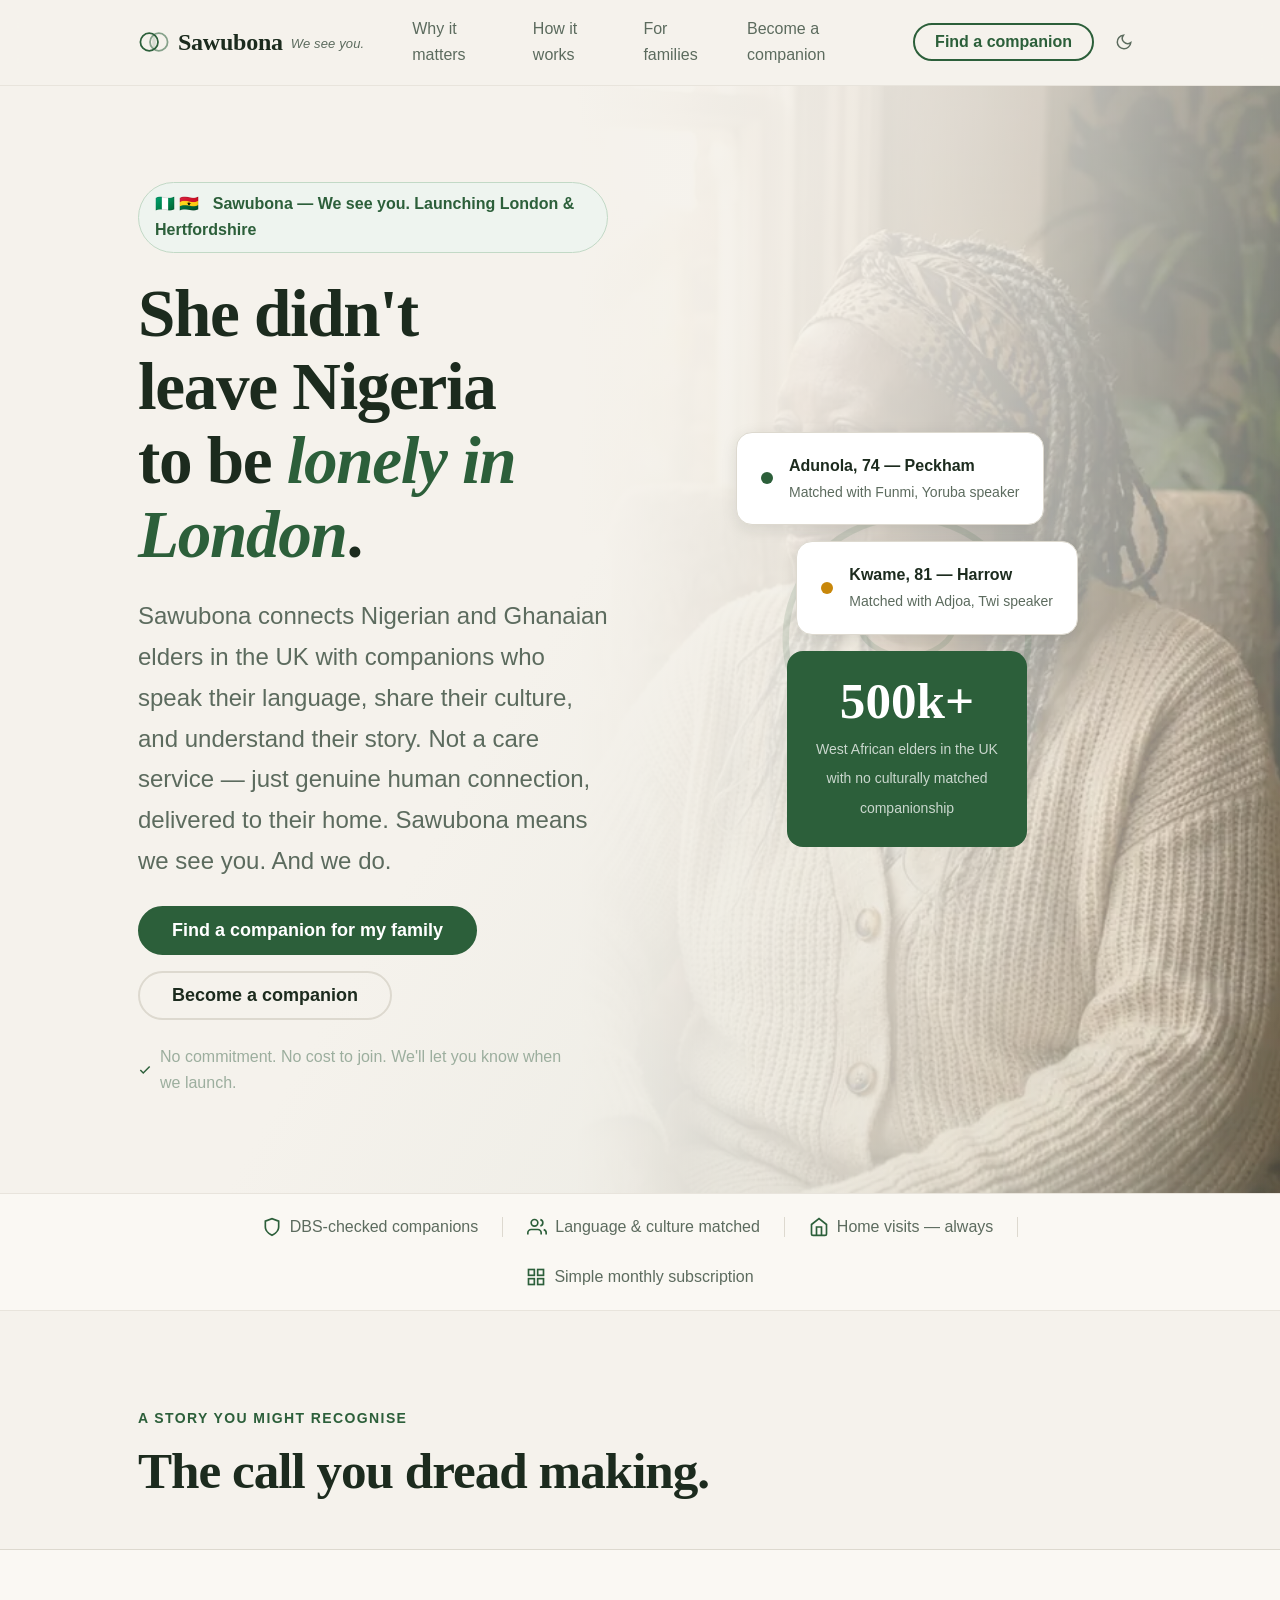
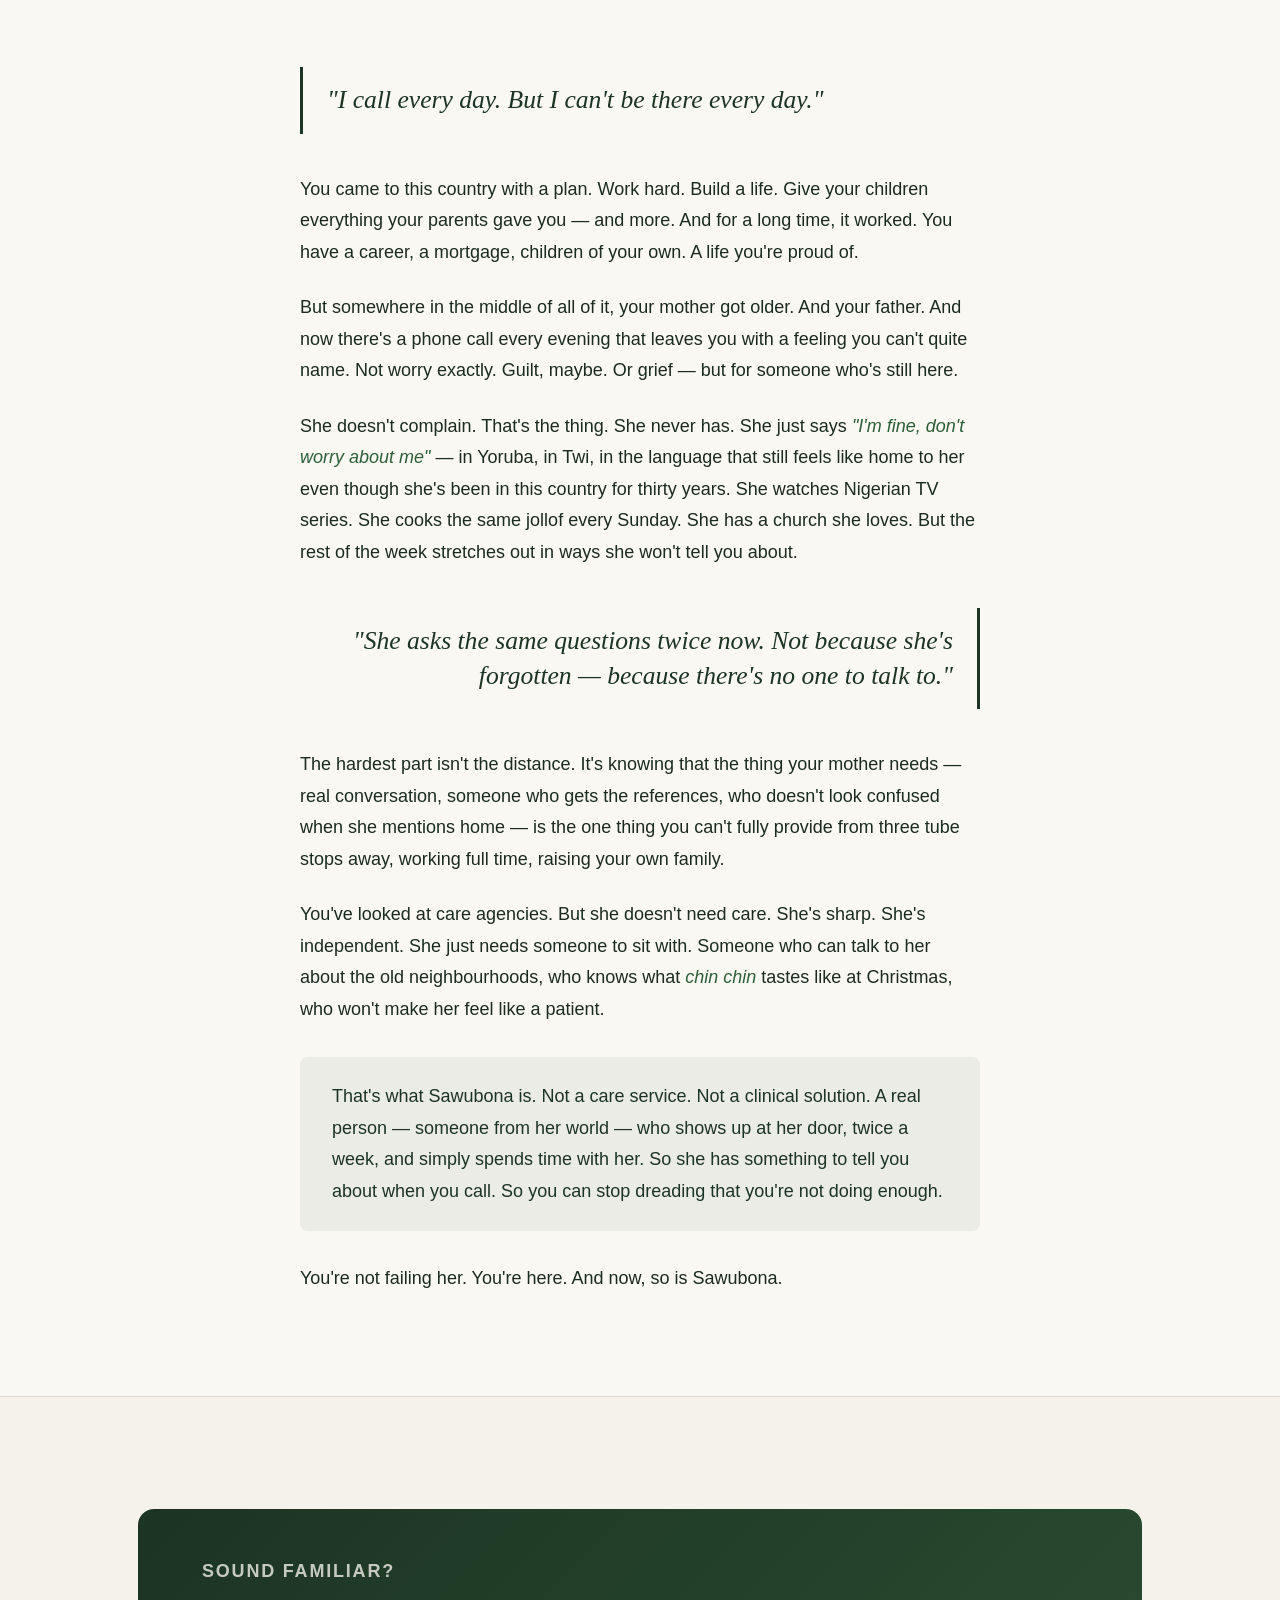
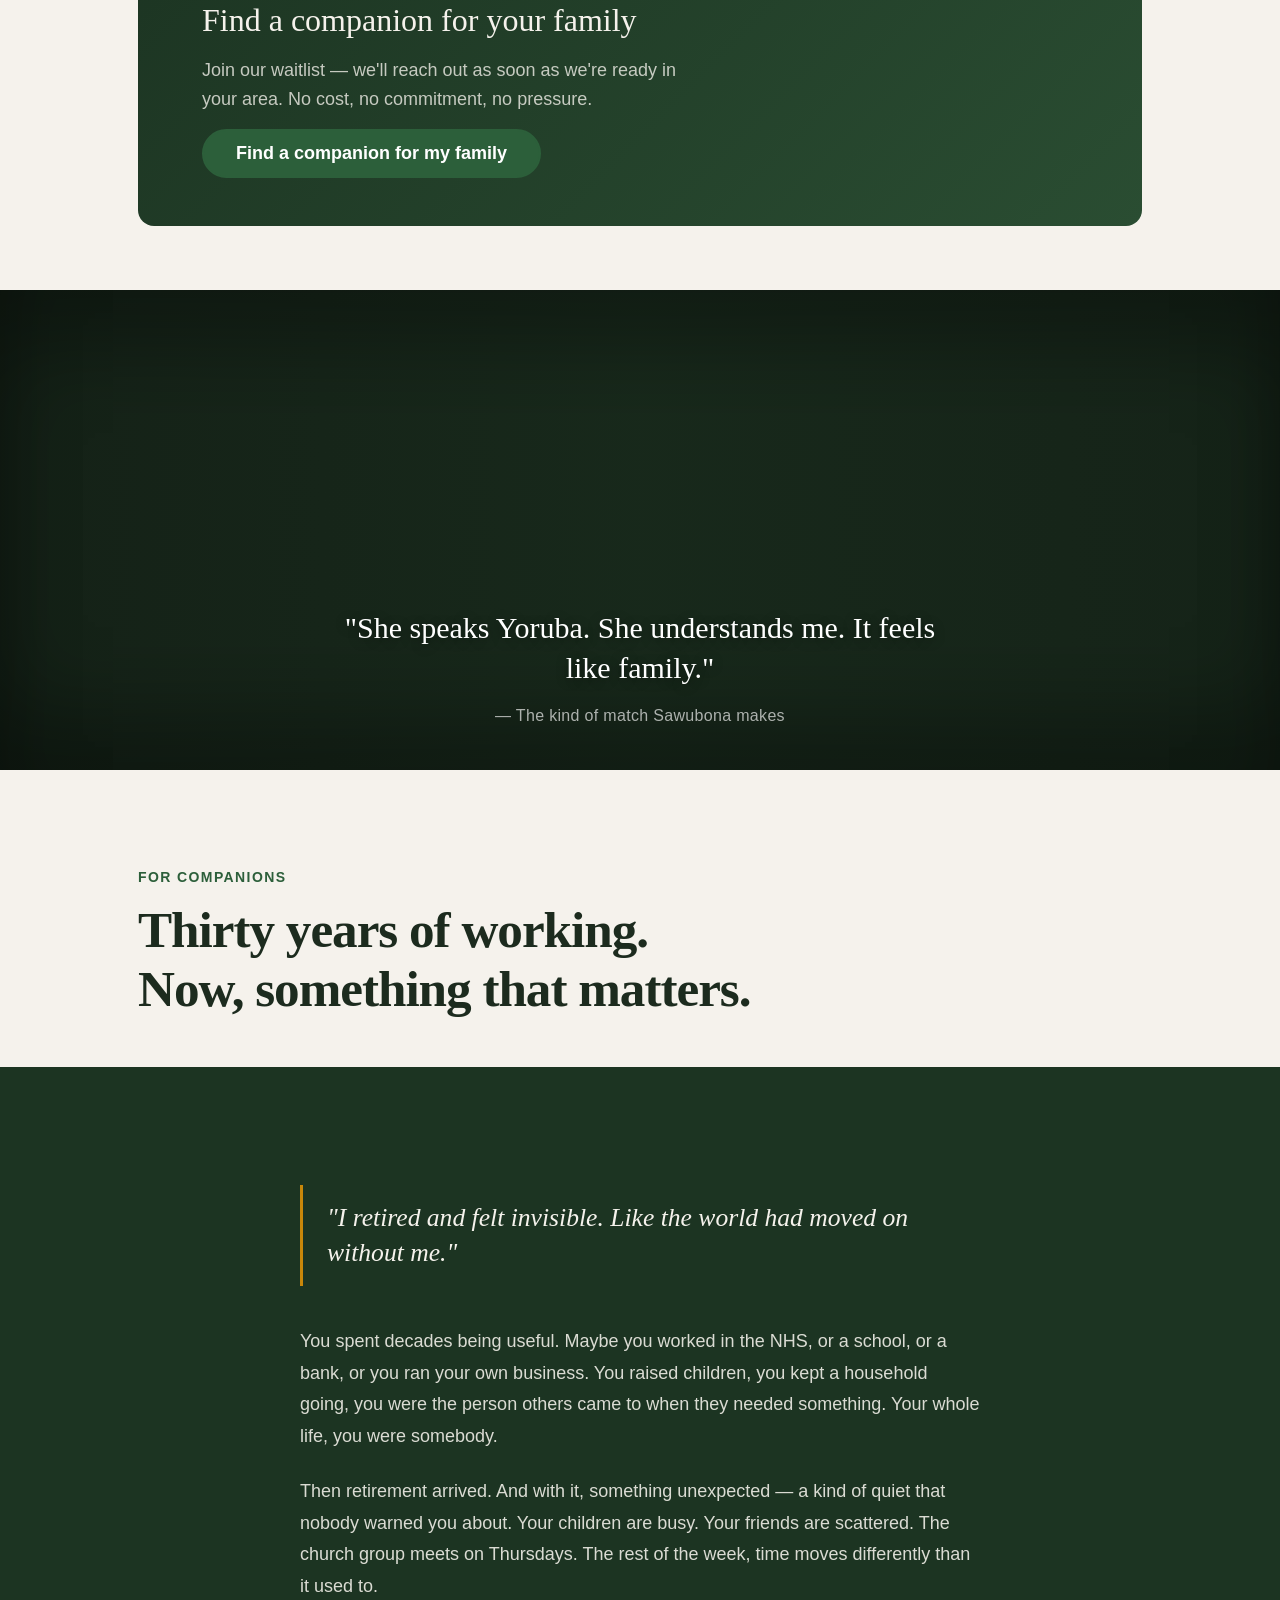
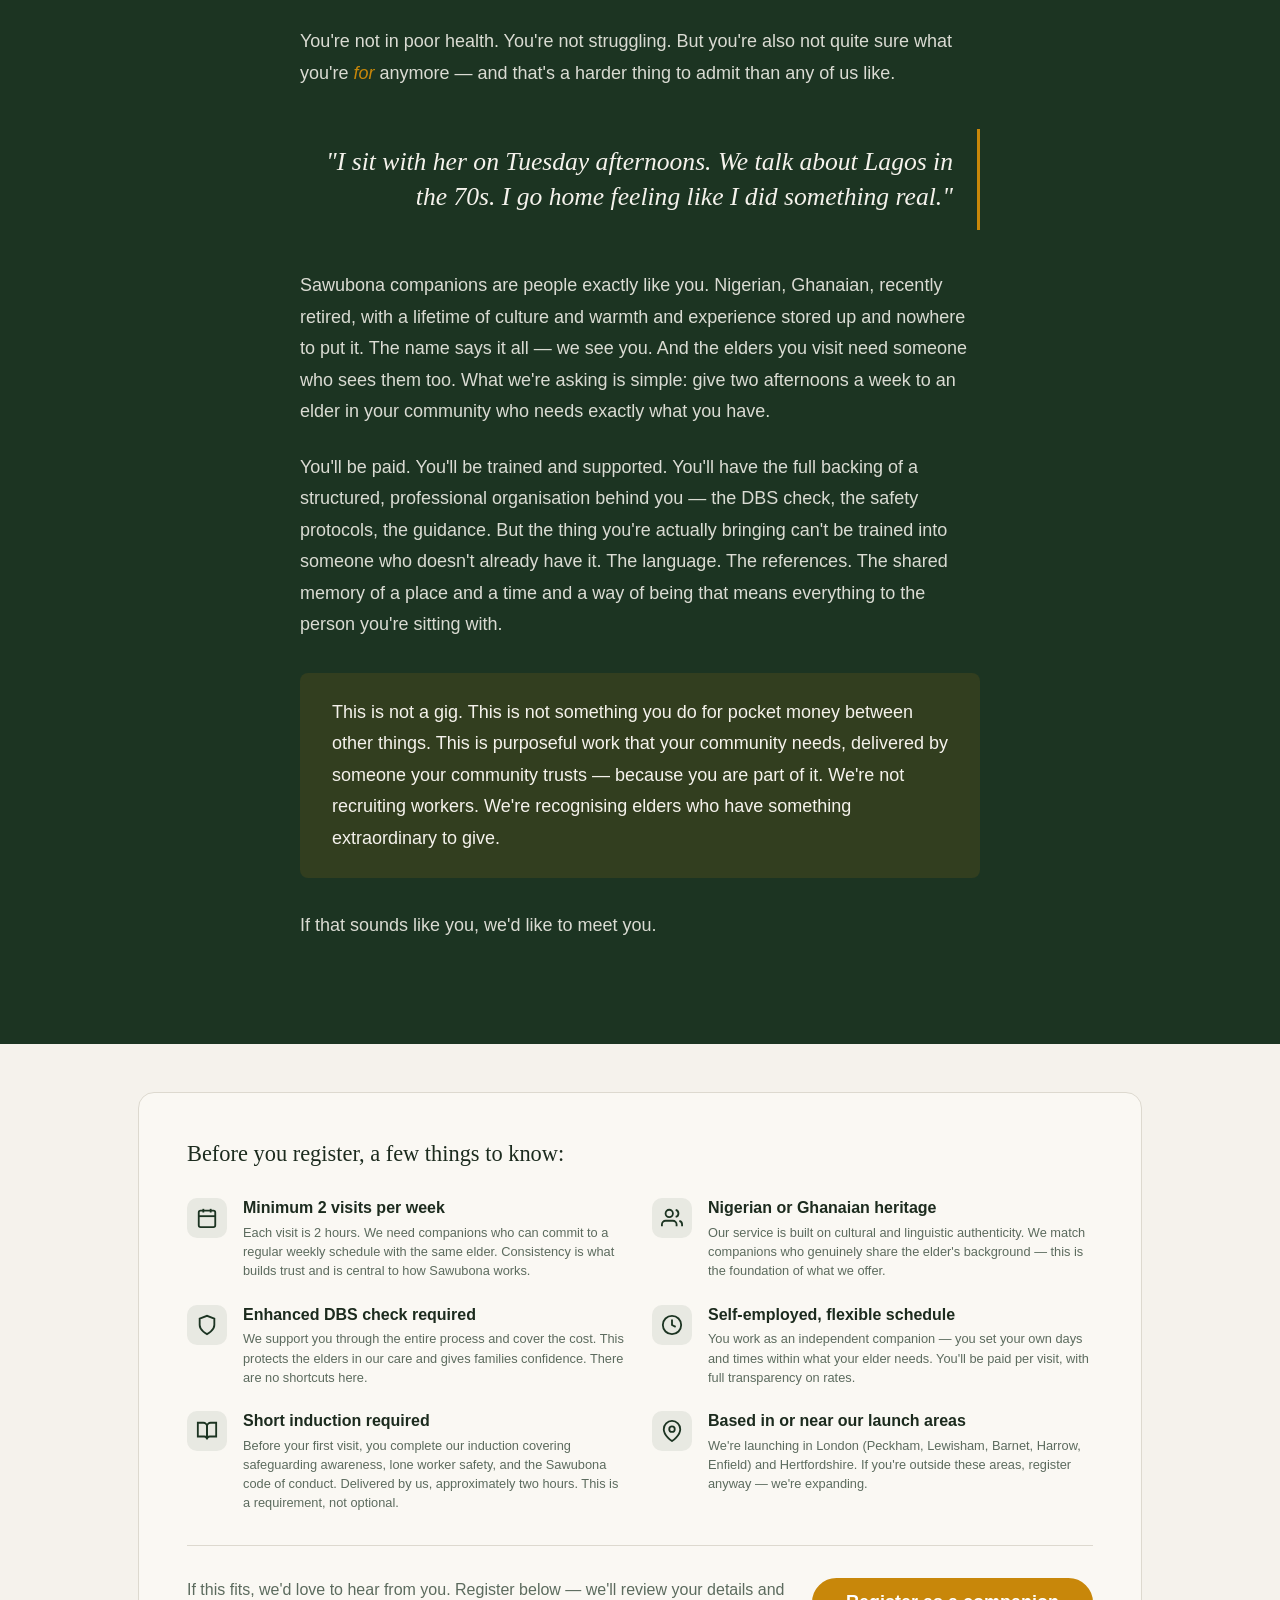
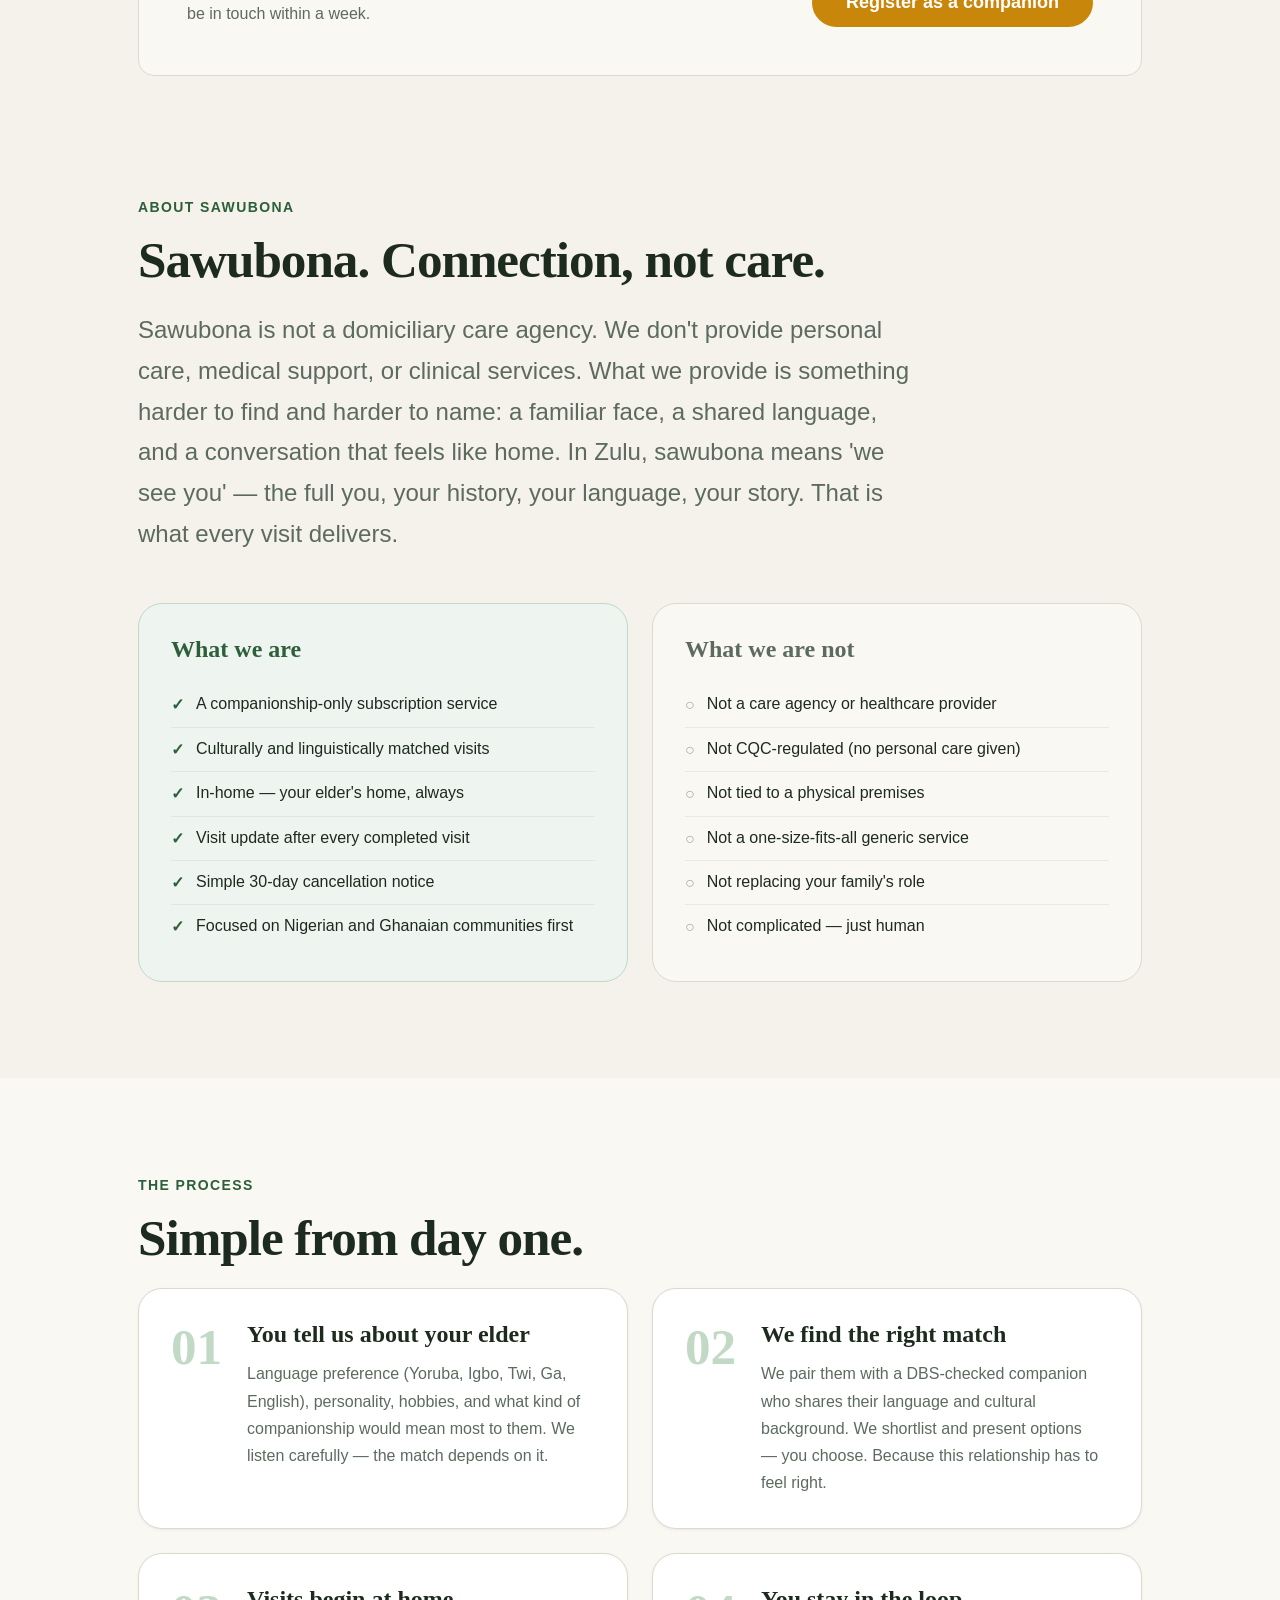
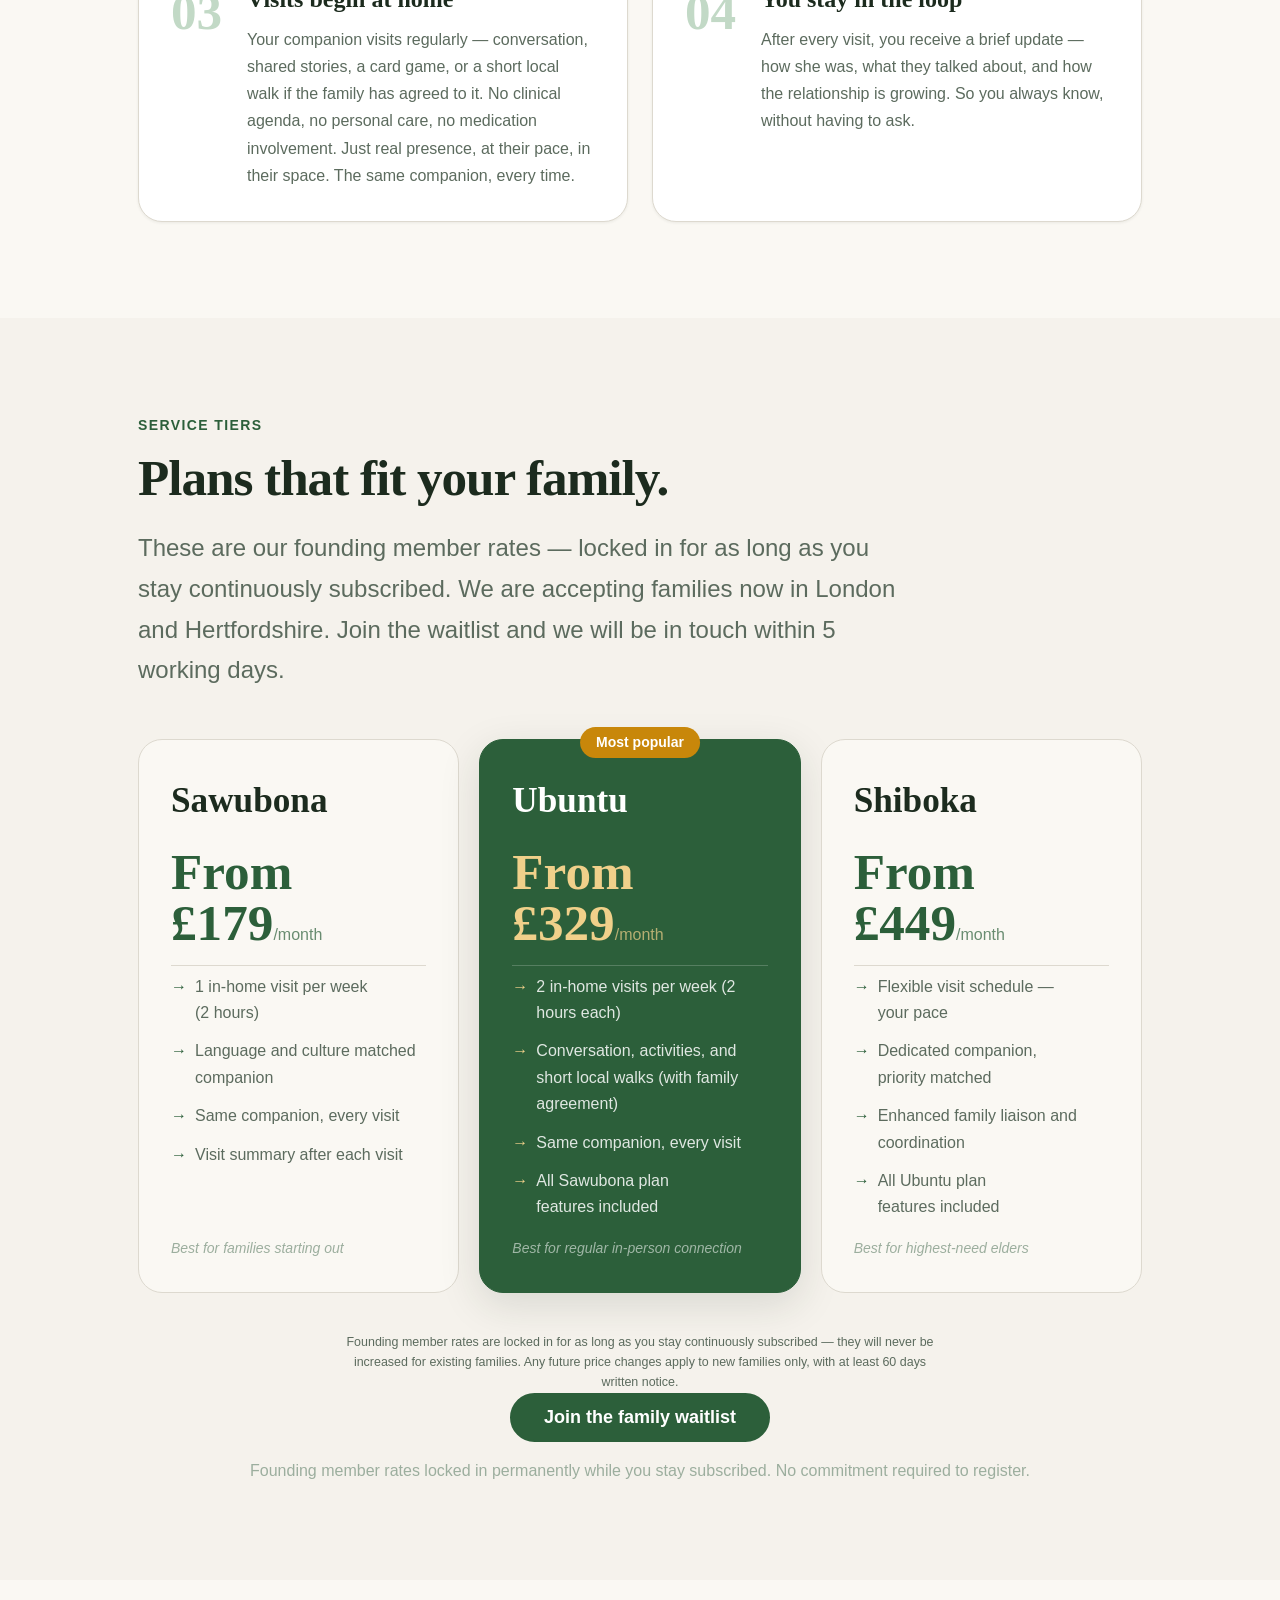
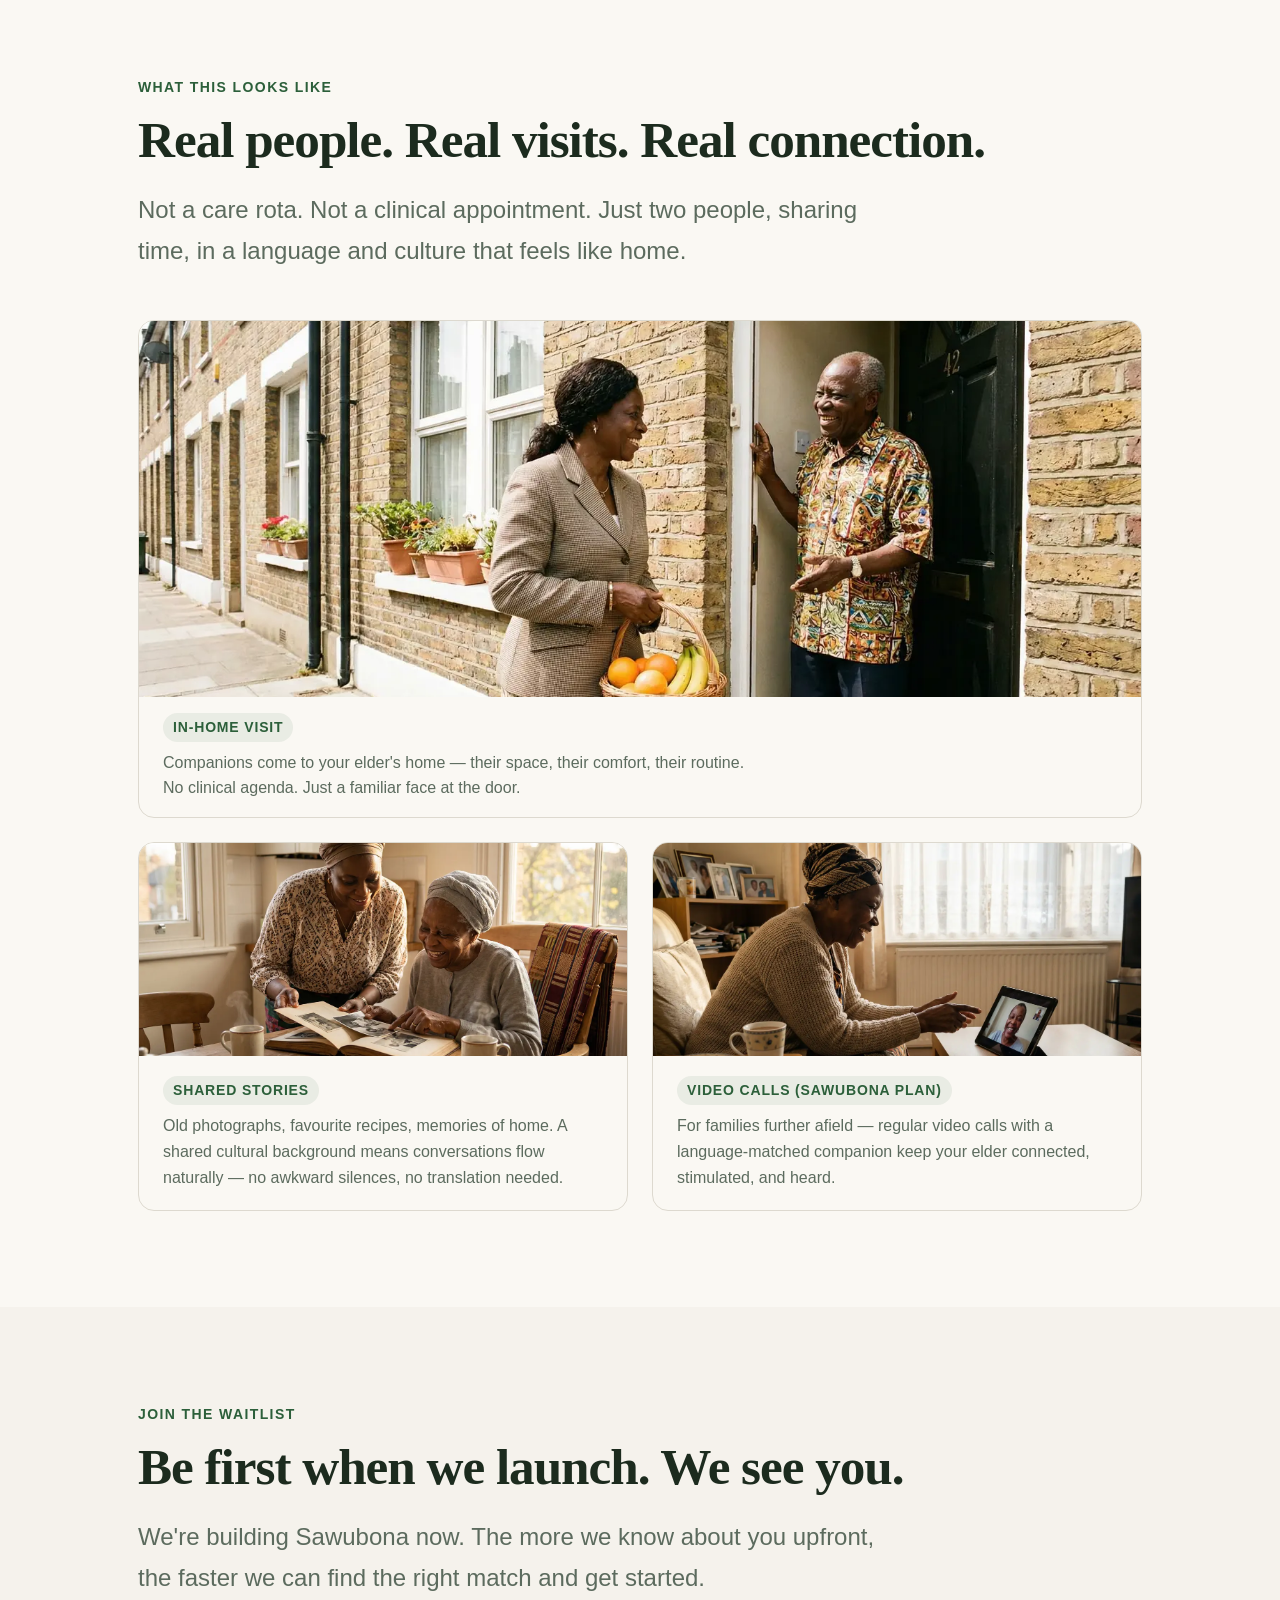
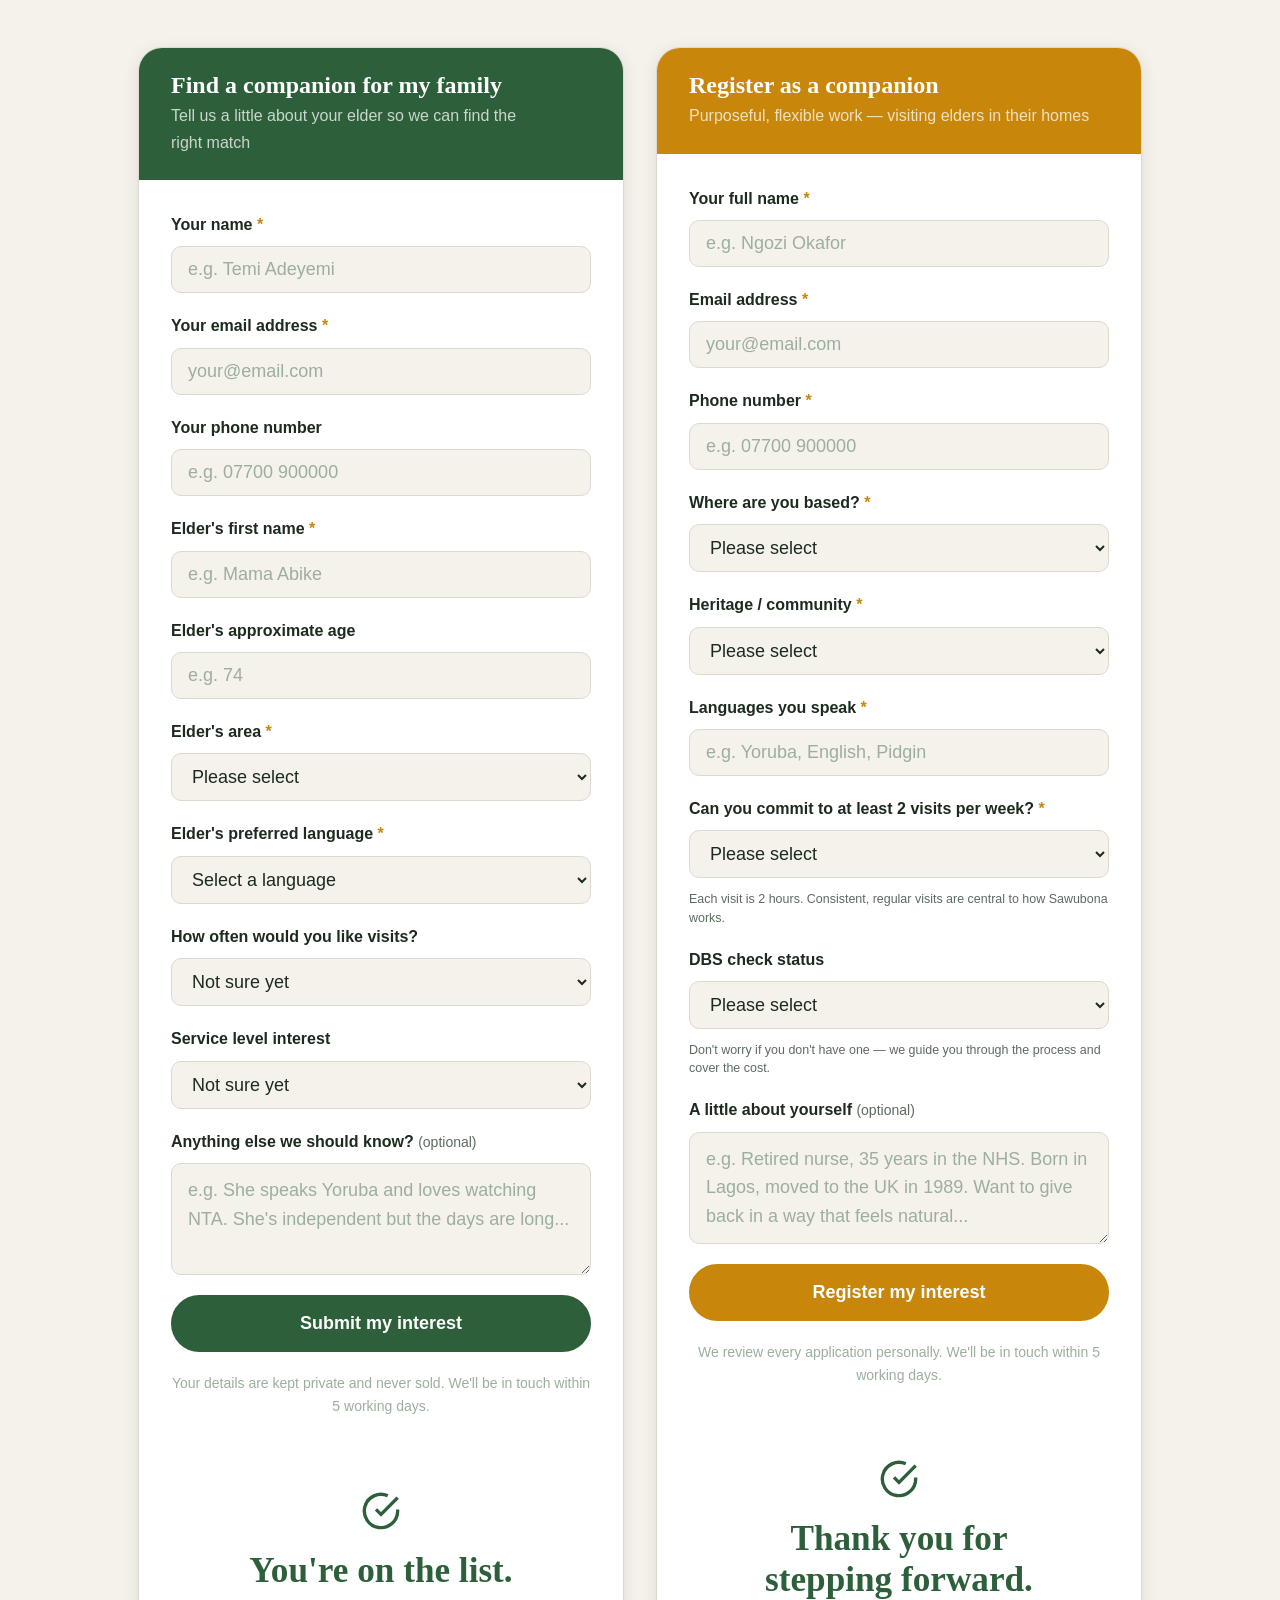
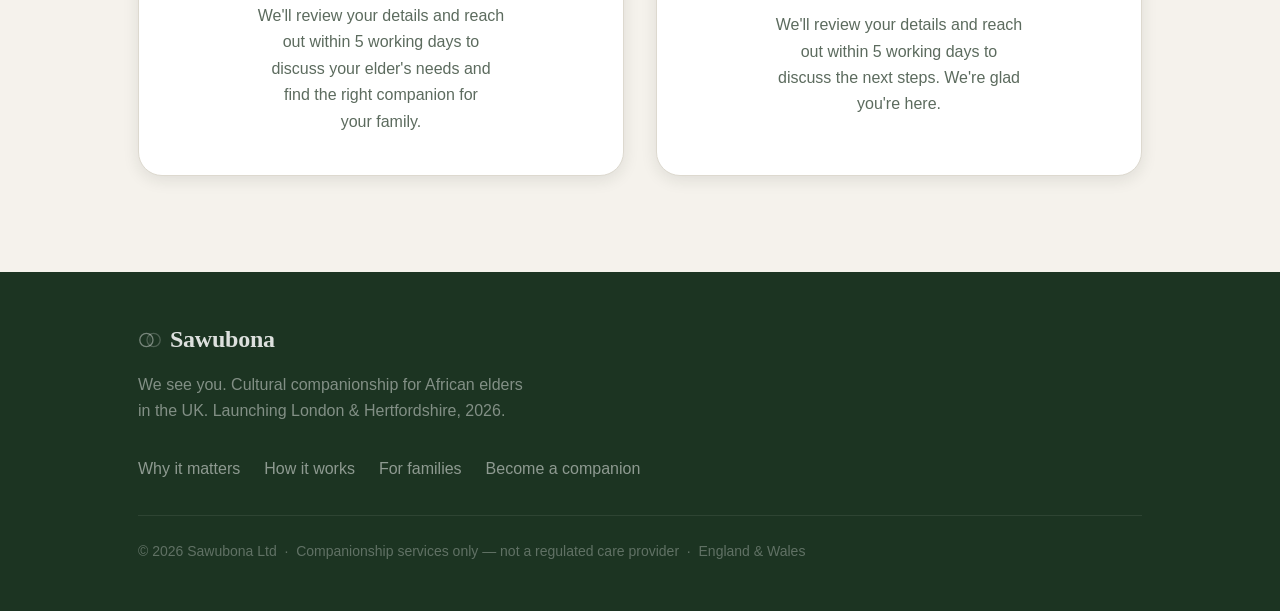
==== commit 146a0619: "Unified A/B variant — single deployment" ====
--- a/index.html
+++ b/index.html
@@ -8,10 +8,7 @@
   <meta property="og:title" content="Sawubona — We see you. Cultural companionship for African elders" />
   <meta property="og:description" content="Sawubona connects African elders in the UK with companions who share their language and culture. We see you. Launching in London and Hertfordshire." />
   <meta property="og:type" content="website" />
-
-  <!-- Fonts: Boska (display) + General Sans (body) via Fontshare -->
   <link href="https://api.fontshare.com/v2/css?f[]=boska@400,500,700&f[]=general-sans@400,500,600&display=swap" rel="stylesheet" />
-
   <link rel="stylesheet" href="style.css" />
 </head>
 <body>
@@ -21,7 +18,6 @@
     <div class="nav__inner">
       <a href="#" class="nav__logo" aria-label="Sawubona home">
         <svg width="32" height="32" viewBox="0 0 40 40" fill="none" aria-hidden="true">
-          <!-- Two overlapping circles = two people, one connection -->
           <circle cx="14" cy="20" r="11" stroke="currentColor" stroke-width="2.2"/>
           <circle cx="26" cy="20" r="11" stroke="currentColor" stroke-width="2.2" opacity="0.55"/>
           <path d="M20 11 C17 15 17 25 20 29 C23 25 23 15 20 11Z" fill="currentColor" opacity="0.15"/>
@@ -47,7 +43,7 @@
     </div>
   </header>
 
-  <!-- MOBILE MENU DRAWER -->
+  <!-- MOBILE MENU -->
   <div class="mobile-menu" id="mobile-menu" aria-hidden="true">
     <nav class="mobile-menu__nav" aria-label="Mobile navigation">
       <a href="#our-story" class="mobile-menu__link">Why it matters</a>
@@ -65,20 +61,20 @@
   <!-- HERO -->
   <section class="hero" id="hero">
     <div class="hero__bg-image" aria-hidden="true">
-      <img src="hero-bg.webp" alt="" role="presentation" decoding="async" fetchpriority="high" fetchpriority="high" />
+      <img id="hero-bg-img" src="hero-bg.webp" alt="" role="presentation" decoding="async" fetchpriority="high" />
     </div>
     <div class="hero__bg-overlay" aria-hidden="true"></div>
     <div class="container">
       <div class="hero__content">
         <div class="hero__badge">
-          <span class="badge">🇬🇭 &nbsp; Sawubona — We see you. Launching London &amp; Hertfordshire</span>
-        </div>
-        <h1 class="hero__headline">
-          He didn't leave Ghana<br/>
-          to be <em>invisible in London</em>.
+          <span class="badge" id="hero-badge">🇳🇬 🇬🇭 &nbsp; Sawubona — We see you. Launching London &amp; Hertfordshire</span>
+        </div>
+        <h1 class="hero__headline" id="hero-headline">
+          She didn't leave Nigeria<br/>
+          to be <em>lonely in London</em>.
         </h1>
-        <p class="hero__sub">
-          Sawubona connects Ghanaian elders in the UK with companions who speak Twi, share their culture, and understand their story. Not a care service — just genuine human connection, delivered to their home. Sawubona means we see you. And we do.
+        <p class="hero__sub" id="hero-sub">
+          Sawubona connects Nigerian and Ghanaian elders in the UK with companions who speak their language, share their culture, and understand their story. Not a care service — just genuine human connection, delivered to their home. Sawubona means we see you. And we do.
         </p>
         <div class="hero__ctas">
           <button class="btn btn--primary btn--lg" onclick="scrollToForm('family')">
@@ -96,20 +92,19 @@
       <div class="hero__visual" aria-hidden="true">
         <div class="hero__card hero__card--1">
           <div class="hero__card-dot"></div>
-          <div class="hero__card-text">
-            <strong>Kofi, 77 — Harrow</strong>
-            <span>Matched with Kweku, Twi speaker</span>
+          <div class="hero__card-text" id="hero-card-1">
+            <strong>Adunola, 74 — Peckham</strong>
+            <span>Matched with Funmi, Yoruba speaker</span>
           </div>
         </div>
         <div class="hero__card hero__card--2">
           <div class="hero__card-dot hero__card-dot--gold"></div>
-          <div class="hero__card-text">
-            <strong>Emmanuel, 83 — Enfield</strong>
-            <span>Matched with Yaw, Twi speaker</span>
+          <div class="hero__card-text" id="hero-card-2">
+            <strong>Kwame, 81 — Harrow</strong>
+            <span>Matched with Adjoa, Twi speaker</span>
           </div>
         </div>
         <div class="hero__adinkra" aria-hidden="true">
-          <!-- Sankofa: looking back to move forward -->
           <svg viewBox="0 0 120 120" fill="none" xmlns="http://www.w3.org/2000/svg" opacity="0.12">
             <circle cx="60" cy="60" r="56" stroke="currentColor" stroke-width="3"/>
             <ellipse cx="60" cy="52" rx="22" ry="16" stroke="currentColor" stroke-width="2.5"/>
@@ -153,51 +148,42 @@
     </div>
   </section>
 
-  <!-- ============================================================ -->
-  <!-- STORY SECTION 1: THE FAMILY / ADULT CHILD -->
-  <!-- ============================================================ -->
+  <!-- STORY SECTION -->
   <section class="section story-section" id="our-story">
     <div class="container">
       <div class="section-label">A story you might recognise</div>
-      <h2 class="section-title">The call you dread making.</h2>
-    </div>
-
-    <div class="story-narrative">
+      <h2 class="section-title" id="story-heading">The call you dread making.</h2>
+    </div>
+
+    <div class="story-narrative" id="story-narrative-wrap">
       <div class="container">
         <div class="story-narrative__body">
 
-          <div class="story-pull">
-            "I call every Sunday. But every Sunday I hang up feeling like it wasn't enough."
-          </div>
-
-          <p>
-            You came to this country with your father's voice in your head. Work hard. Make something of yourself. Honour what he sacrificed so you could be here. And you did. You have a career, a house, children of your own. You've built exactly what he wanted for you.
-          </p>
-          <p>
-            But somewhere along the way, your father got older. And now Sunday mornings end with a phone call that leaves you sitting quietly for a while after you put it down. He sounds fine. He always sounds fine. That's the problem.
-          </p>
-          <p>
-            He came to England in 1981. He worked for forty years — long shifts, early mornings, always the first in, last out. He built his life here the Ghanaian way: quietly, diligently, without complaint. Now he's retired. The routine that defined him is gone. His hometown association meets once a month. Church on Sundays. The rest of the week, the flat is very quiet.
-          </p>
-
-          <div class="story-pull story-pull--right">
-            "He used to have opinions about everything. Now he just says he's managing. That word — managing — is what keeps me up at night."
-          </div>
-
-          <p>
-            He watches GTV on his tablet. He still makes kelewele on a Friday, the whole flat smelling exactly like Kumasi in 1975. He has his faith, his few old friends. But they're scattered now — some moved back home, some in care homes, some gone. The men from that era don't talk about loneliness. They manage.
-          </p>
-          <p>
-            You've looked at options. Care agencies feel wrong — he doesn't need care, and he'd find it insulting if you suggested it. What he needs is someone who speaks Twi without switching to English halfway through. Someone who remembers what Ghana was before everything changed. Someone who can sit with him and have a real conversation — not an appointment.
-          </p>
-
-          <div class="story-highlight">
-            <p>That's what Sawubona is. Not a care service. Not a clinical solution. A real person from his world — who shows up at his door, twice a week, and simply spends time with him. So he has something to tell you about when you call on Sunday. So that word — managing — becomes something better.</p>
-          </div>
-
-          <p>
-            You're not failing him. You're here. And now, so is Sawubona.
-          </p>
+          <!-- VARIANT A STORY -->
+          <div id="story-a">
+            <div class="story-pull">"I call every day. But I can't be there every day."</div>
+            <p>You came to this country with a plan. Work hard. Build a life. Give your children everything your parents gave you — and more. And for a long time, it worked. You have a career, a mortgage, children of your own. A life you're proud of.</p>
+            <p>But somewhere in the middle of all of it, your mother got older. And your father. And now there's a phone call every evening that leaves you with a feeling you can't quite name. Not worry exactly. Guilt, maybe. Or grief — but for someone who's still here.</p>
+            <p>She doesn't complain. That's the thing. She never has. She just says <em>"I'm fine, don't worry about me"</em> — in Yoruba, in Twi, in the language that still feels like home to her even though she's been in this country for thirty years. She watches Nigerian TV series. She cooks the same jollof every Sunday. She has a church she loves. But the rest of the week stretches out in ways she won't tell you about.</p>
+            <div class="story-pull story-pull--right">"She asks the same questions twice now. Not because she's forgotten — because there's no one to talk to."</div>
+            <p>The hardest part isn't the distance. It's knowing that the thing your mother needs — real conversation, someone who gets the references, who doesn't look confused when she mentions home — is the one thing you can't fully provide from three tube stops away, working full time, raising your own family.</p>
+            <p>You've looked at care agencies. But she doesn't need care. She's sharp. She's independent. She just needs someone to sit with. Someone who can talk to her about the old neighbourhoods, who knows what <em>chin chin</em> tastes like at Christmas, who won't make her feel like a patient.</p>
+            <div class="story-highlight"><p>That's what Sawubona is. Not a care service. Not a clinical solution. A real person — someone from her world — who shows up at her door, twice a week, and simply spends time with her. So she has something to tell you about when you call. So you can stop dreading that you're not doing enough.</p></div>
+            <p>You're not failing her. You're here. And now, so is Sawubona.</p>
+          </div>
+
+          <!-- VARIANT B STORY -->
+          <div id="story-b" style="display:none">
+            <div class="story-pull">"I call every Sunday. But every Sunday I hang up feeling like it wasn't enough."</div>
+            <p>You came to this country with your father's voice in your head. Work hard. Make something of yourself. Honour what he sacrificed so you could be here. And you did. You have a career, a house, children of your own. You've built exactly what he wanted for you.</p>
+            <p>But somewhere along the way, your father got older. And now Sunday mornings end with a phone call that leaves you sitting quietly for a while after you put it down. He sounds fine. He always sounds fine. That's the problem.</p>
+            <p>He came to England in 1981. He worked for forty years — long shifts, early mornings, always the first in, last out. He built his life here the Ghanaian way: quietly, diligently, without complaint. Now he's retired. The routine that defined him is gone. His hometown association meets once a month. Church on Sundays. The rest of the week, the flat is very quiet.</p>
+            <div class="story-pull story-pull--right">"He used to have opinions about everything. Now he just says he's managing. That word — managing — is what keeps me up at night."</div>
+            <p>He watches GTV on his tablet. He still makes kelewele on a Friday, the whole flat smelling exactly like Kumasi in 1975. He has his faith, his few old friends. But they're scattered now — some moved back home, some in care homes, some gone. The men from that era don't talk about loneliness. They manage.</p>
+            <p>You've looked at options. Care agencies feel wrong — he doesn't need care, and he'd find it insulting if you suggested it. What he needs is someone who speaks Twi without switching to English halfway through. Someone who remembers what Ghana was before everything changed. Someone who can sit with him and have a real conversation — not an appointment.</p>
+            <div class="story-highlight"><p>That's what Sawubona is. Not a care service. Not a clinical solution. A real person from his world — who shows up at his door, twice a week, and simply spends time with him. So he has something to tell you about when you call on Sunday. So that word — managing — becomes something better.</p></div>
+            <p>You're not failing him. You're here. And now, so is Sawubona.</p>
+          </div>
 
         </div>
       </div>
@@ -207,139 +193,109 @@
       <div class="story-cta-block">
         <div class="story-cta-inner">
           <p class="story-cta-label">Sound familiar?</p>
-          <h3>Find a companion for your father</h3>
+          <h3 id="story-cta-heading">Find a companion for your family</h3>
           <p>Join our waitlist — we'll reach out as soon as we're ready in your area. No cost, no commitment, no pressure.</p>
-          <button class="btn btn--primary btn--lg" onclick="scrollToForm('family')">
-            Find a companion for my family
-          </button>
-        </div>
-      </div>
-    </div>
-  </section>
-
-  <!-- CINEMATIC VIDEO MOMENT -->
+          <button class="btn btn--primary btn--lg" onclick="scrollToForm('family')">Find a companion for my family</button>
+        </div>
+      </div>
+    </div>
+  </section>
+
+  <!-- VIDEO MOMENT -->
   <section class="video-moment" id="video-moment" aria-label="Sawubona in action">
     <div class="video-moment__inner">
-      <video
-        data-src="hero-video-loop.mp4"
-        muted
-        loop
-        playsinline
-        preload="none"
-        aria-hidden="true"
-      ></video>
+      <video id="hero-video" data-src-a="hero-video-loop.mp4" data-src-b="hero-video-loop-b.mp4" muted loop playsinline preload="none" aria-hidden="true"></video>
       <div class="video-moment__overlay"></div>
       <div class="video-moment__caption">
-        <p>"He speaks Twi. He understands me. It feels like family."</p>
-        <span>— The kind of match Sawubona makes for Ghanaian elders</span>
-      </div>
-    </div>
-  </section>
-
-  <!-- ============================================================ -->
-  <!-- STORY SECTION 2: THE COMPANION -->
-  <!-- ============================================================ -->
+        <p id="video-caption">"She speaks Yoruba. She understands me. It feels like family."</p>
+        <span id="video-attribution">— The kind of match Sawubona makes</span>
+      </div>
+    </div>
+  </section>
+
+  <!-- COMPANION SECTION -->
   <section class="section story-section story-section--companion" id="become-companion">
     <div class="container">
       <div class="section-label">For companions</div>
-      <h2 class="section-title">You built a life here. Now give something back to it.</h2>
+      <h2 class="section-title" id="companion-heading">Thirty years of working. Now, something that matters.</h2>
     </div>
 
     <div class="story-narrative story-narrative--companion">
       <div class="container">
         <div class="story-narrative__body">
 
-          <div class="story-pull story-pull--gold">
-            "I retired and nobody told me retirement could feel this empty."
-          </div>
-
-          <p>
-            You gave this country forty years. Maybe the NHS. Maybe Transport for London. Maybe the council, or a factory floor, or a shop you ran yourself. You got up before dawn. You were reliable. You didn't complain. That's how it was done — that's how your father did it in Kumasi, and that's how you did it in London.
-          </p>
-          <p>
-            Then retirement came. And with it, a silence nobody prepared you for. Your children are busy with their own lives — as they should be. Your old workmates have scattered. The hometown association meets once a month. Church on Sundays. But the days in between have a weight to them that you don't quite have words for.
-          </p>
-          <p>
-            You're not unwell. You're not helpless. You're a man who built something — and you're not finished yet. But the world has a way of making Ghanaian men of a certain age feel like they've become background. Like they're waiting for something, but nobody's told them what.
-          </p>
-
-          <div class="story-pull story-pull--right story-pull--gold">
-            "I go to visit Mr Asante on Wednesdays. We talk about Kumasi in the old days, about football, about everything. I drive home and I feel like myself again."
-          </div>
-
-          <p>
-            Sawubona companions are men exactly like you. Ghanaian, recently retired, with a lifetime of culture and perspective and presence stored up and nowhere to put it. The name says it all — we see you. And the elders you visit need someone who sees them too. What we're asking is simple: give two afternoons a week to a man in your community who needs exactly what you have.
-          </p>
-          <p>
-            You'll be paid. You'll be trained and supported. You'll have the full backing of a structured, professional organisation behind you — the DBS check, the safety protocols, the guidance. But what you're actually bringing can't be trained into someone who doesn't already have it. The Twi. The cultural memory. The shared knowledge of what it means to be Ghanaian in England for forty years.
-          </p>
-
-          <div class="story-highlight story-highlight--gold">
-            <p>This is not a gig. This is not pocket money. This is purposeful, dignified work that your community genuinely needs — delivered by someone it trusts, because you are part of it. We're not recruiting workers. We're recognising men who have something extraordinary still to give.</p>
-          </div>
-
-          <p>
-            If that sounds like you, we'd like to meet you.
-          </p>
-
-        </div>
-      </div>
-    </div>
-
-    <!-- COMPANION PREQUALIFICATION CALLOUT -->
+          <!-- VARIANT A COMPANION STORY -->
+          <div id="companion-a">
+            <div class="story-pull story-pull--gold">"I retired and felt invisible. Like the world had moved on without me."</div>
+            <p>You spent decades being useful. Maybe you worked in the NHS, or a school, or a bank, or you ran your own business. You raised children, you kept a household going, you were the person others came to when they needed something. Your whole life, you were somebody.</p>
+            <p>Then retirement arrived. And with it, something unexpected — a kind of quiet that nobody warned you about. Your children are busy. Your friends are scattered. The church group meets on Thursdays. The rest of the week, time moves differently than it used to.</p>
+            <p>You're not in poor health. You're not struggling. But you're also not quite sure what you're <em>for</em> anymore — and that's a harder thing to admit than any of us like.</p>
+            <div class="story-pull story-pull--right story-pull--gold">"I sit with her on Tuesday afternoons. We talk about Lagos in the 70s. I go home feeling like I did something real."</div>
+            <p>Sawubona companions are people exactly like you. Nigerian, Ghanaian, recently retired, with a lifetime of culture and warmth and experience stored up and nowhere to put it. The name says it all — we see you. And the elders you visit need someone who sees them too. What we're asking is simple: give two afternoons a week to an elder in your community who needs exactly what you have.</p>
+            <p>You'll be paid. You'll be trained and supported. You'll have the full backing of a structured, professional organisation behind you — the DBS check, the safety protocols, the guidance. But the thing you're actually bringing can't be trained into someone who doesn't already have it. The language. The references. The shared memory of a place and a time and a way of being that means everything to the person you're sitting with.</p>
+            <div class="story-highlight story-highlight--gold"><p>This is not a gig. This is not something you do for pocket money between other things. This is purposeful work that your community needs, delivered by someone your community trusts — because you are part of it. We're not recruiting workers. We're recognising elders who have something extraordinary to give.</p></div>
+            <p>If that sounds like you, we'd like to meet you.</p>
+          </div>
+
+          <!-- VARIANT B COMPANION STORY -->
+          <div id="companion-b" style="display:none">
+            <div class="story-pull story-pull--gold">"I retired and nobody told me retirement could feel this empty."</div>
+            <p>You gave this country forty years. Maybe the NHS. Maybe Transport for London. Maybe the council, or a factory floor, or a shop you ran yourself. You got up before dawn. You were reliable. You didn't complain. That's how it was done — that's how your father did it in Kumasi, and that's how you did it in London.</p>
+            <p>Then retirement came. And with it, a silence nobody prepared you for. Your children are busy with their own lives — as they should be. Your old workmates have scattered. The hometown association meets once a month. Church on Sundays. But the days in between have a weight to them that you don't quite have words for.</p>
+            <p>You're not unwell. You're not helpless. You're a man who built something — and you're not finished yet. But the world has a way of making Ghanaian men of a certain age feel like they've become background. Like they're waiting for something, but nobody's told them what.</p>
+            <div class="story-pull story-pull--right story-pull--gold">"I go to visit Mr Asante on Wednesdays. We talk about Kumasi in the old days, about football, about everything. I drive home and I feel like myself again."</div>
+            <p>Sawubona companions are men exactly like you. Ghanaian, recently retired, with a lifetime of culture and perspective and presence stored up and nowhere to put it. The name says it all — we see you. And the elders you visit need someone who sees them too. What we're asking is simple: give two afternoons a week to a man in your community who needs exactly what you have.</p>
+            <p>You'll be paid. You'll be trained and supported. You'll have the full backing of a structured, professional organisation behind you — the DBS check, the safety protocols, the guidance. But what you're actually bringing can't be trained into someone who doesn't already have it. The Twi. The cultural memory. The shared knowledge of what it means to be Ghanaian in England for forty years.</p>
+            <div class="story-highlight story-highlight--gold"><p>This is not a gig. This is not pocket money. This is purposeful, dignified work that your community genuinely needs — delivered by someone it trusts, because you are part of it. We're not recruiting workers. We're recognising men who have something extraordinary still to give.</p></div>
+            <p>If that sounds like you, we'd like to meet you.</p>
+          </div>
+
+        </div>
+      </div>
+    </div>
+
+    <!-- COMPANION PREREQS -->
     <div class="container">
       <div class="companion-prereqs">
         <h3 class="companion-prereqs__title">Before you register, a few things to know:</h3>
         <div class="prereq-grid">
           <div class="prereq-item">
-            <div class="prereq-icon">
-              <svg width="22" height="22" viewBox="0 0 24 24" fill="none" stroke="currentColor" stroke-width="2"><rect x="3" y="4" width="18" height="18" rx="2" ry="2"/><line x1="16" y1="2" x2="16" y2="6"/><line x1="8" y1="2" x2="8" y2="6"/><line x1="3" y1="10" x2="21" y2="10"/></svg>
-            </div>
+            <div class="prereq-icon"><svg width="22" height="22" viewBox="0 0 24 24" fill="none" stroke="currentColor" stroke-width="2"><rect x="3" y="4" width="18" height="18" rx="2" ry="2"/><line x1="16" y1="2" x2="16" y2="6"/><line x1="8" y1="2" x2="8" y2="6"/><line x1="3" y1="10" x2="21" y2="10"/></svg></div>
             <div>
               <strong>Minimum 2 visits per week</strong>
               <p>Each visit is 2 hours. We need companions who can commit to a regular weekly schedule with the same elder. Consistency is what builds trust and is central to how Sawubona works.</p>
             </div>
           </div>
           <div class="prereq-item">
-            <div class="prereq-icon">
-              <svg width="22" height="22" viewBox="0 0 24 24" fill="none" stroke="currentColor" stroke-width="2"><path d="M17 21v-2a4 4 0 0 0-4-4H5a4 4 0 0 0-4 4v2"/><circle cx="9" cy="7" r="4"/><path d="M23 21v-2a4 4 0 0 0-3-3.87"/><path d="M16 3.13a4 4 0 0 1 0 7.75"/></svg>
-            </div>
+            <div class="prereq-icon"><svg width="22" height="22" viewBox="0 0 24 24" fill="none" stroke="currentColor" stroke-width="2"><path d="M17 21v-2a4 4 0 0 0-4-4H5a4 4 0 0 0-4 4v2"/><circle cx="9" cy="7" r="4"/><path d="M23 21v-2a4 4 0 0 0-3-3.87"/><path d="M16 3.13a4 4 0 0 1 0 7.75"/></svg></div>
             <div>
               <strong>Nigerian or Ghanaian heritage</strong>
               <p>Our service is built on cultural and linguistic authenticity. We match companions who genuinely share the elder's background — this is the foundation of what we offer.</p>
             </div>
           </div>
           <div class="prereq-item">
-            <div class="prereq-icon">
-              <svg width="22" height="22" viewBox="0 0 24 24" fill="none" stroke="currentColor" stroke-width="2"><path d="M12 22s8-4 8-10V5l-8-3-8 3v7c0 6 8 10 8 10z"/></svg>
-            </div>
+            <div class="prereq-icon"><svg width="22" height="22" viewBox="0 0 24 24" fill="none" stroke="currentColor" stroke-width="2"><path d="M12 22s8-4 8-10V5l-8-3-8 3v7c0 6 8 10 8 10z"/></svg></div>
             <div>
               <strong>Enhanced DBS check required</strong>
               <p>We support you through the entire process and cover the cost. This protects the elders in our care and gives families confidence. There are no shortcuts here.</p>
             </div>
           </div>
           <div class="prereq-item">
-            <div class="prereq-icon">
-              <svg width="22" height="22" viewBox="0 0 24 24" fill="none" stroke="currentColor" stroke-width="2"><circle cx="12" cy="12" r="10"/><polyline points="12 6 12 12 16 14"/></svg>
-            </div>
+            <div class="prereq-icon"><svg width="22" height="22" viewBox="0 0 24 24" fill="none" stroke="currentColor" stroke-width="2"><circle cx="12" cy="12" r="10"/><polyline points="12 6 12 12 16 14"/></svg></div>
             <div>
               <strong>Self-employed, flexible schedule</strong>
               <p>You work as an independent companion — you set your own days and times within what your elder needs. You'll be paid per visit, with full transparency on rates.</p>
             </div>
           </div>
           <div class="prereq-item">
-            <div class="prereq-icon">
-              <svg width="22" height="22" viewBox="0 0 24 24" fill="none" stroke="currentColor" stroke-width="2"><path d="M2 3h6a4 4 0 0 1 4 4v14a3 3 0 0 0-3-3H2z"/><path d="M22 3h-6a4 4 0 0 0-4 4v14a3 3 0 0 1 3-3h7z"/></svg>
-            </div>
+            <div class="prereq-icon"><svg width="22" height="22" viewBox="0 0 24 24" fill="none" stroke="currentColor" stroke-width="2"><path d="M2 3h6a4 4 0 0 1 4 4v14a3 3 0 0 0-3-3H2z"/><path d="M22 3h-6a4 4 0 0 0-4 4v14a3 3 0 0 1 3-3h7z"/></svg></div>
             <div>
-              <strong>Short online training required</strong>
+              <strong>Short induction required</strong>
               <p>Before your first visit, you complete our induction covering safeguarding awareness, lone worker safety, and the Sawubona code of conduct. Delivered by us, approximately two hours. This is a requirement, not optional.</p>
             </div>
           </div>
           <div class="prereq-item">
-            <div class="prereq-icon">
-              <svg width="22" height="22" viewBox="0 0 24 24" fill="none" stroke="currentColor" stroke-width="2"><path d="M21 10c0 7-9 13-9 13s-9-6-9-13a9 9 0 0 1 18 0z"/><circle cx="12" cy="10" r="3"/></svg>
-            </div>
+            <div class="prereq-icon"><svg width="22" height="22" viewBox="0 0 24 24" fill="none" stroke="currentColor" stroke-width="2"><path d="M21 10c0 7-9 13-9 13s-9-6-9-13a9 9 0 0 1 18 0z"/><circle cx="12" cy="10" r="3"/></svg></div>
             <div>
               <strong>Based in or near our launch areas</strong>
               <p>We're launching in London (Peckham, Lewisham, Barnet, Harrow, Enfield) and Hertfordshire. If you're outside these areas, register anyway — we're expanding.</p>
@@ -348,9 +304,7 @@
         </div>
         <div class="prereqs-cta">
           <p>If this fits, we'd love to hear from you. Register below — we'll review your details and be in touch within a week.</p>
-          <button class="btn btn--gold btn--lg" onclick="scrollToForm('companion')">
-            Register as a companion
-          </button>
+          <button class="btn btn--gold btn--lg" onclick="scrollToForm('companion')">Register as a companion</button>
         </div>
       </div>
     </div>
@@ -361,9 +315,7 @@
     <div class="container">
       <div class="section-label">About Sawubona</div>
       <h2 class="section-title">Sawubona. Connection, not care.</h2>
-      <p class="section-intro">
-        Sawubona is not a domiciliary care agency. We don't provide personal care, medical support, or clinical services. What we provide is something harder to find and harder to name: a familiar face, a shared language, and a conversation that feels like home. In Zulu, sawubona means 'we see you' — the full you, your history, your language, your story. For Ghanaian elders, that means someone who speaks Twi, who remembers what Ghana was, and who sits with them as an equal. That is what every visit delivers.
-      </p>
+      <p class="section-intro">Sawubona is not a domiciliary care agency. We don't provide personal care, medical support, or clinical services. What we provide is something harder to find and harder to name: a familiar face, a shared language, and a conversation that feels like home. In Zulu, sawubona means 'we see you' — the full you, your history, your language, your story. That is what every visit delivers.</p>
       <div class="split-grid">
         <div class="split-card split-card--light">
           <h3>What we are</h3>
@@ -415,7 +367,7 @@
           <div class="step__number">03</div>
           <div class="step__body">
             <h3>Visits begin at home</h3>
-            <p>Your companion visits regularly — conversation, a walk, shared stories, a card game. No clinical agenda. Just real presence, at their pace, in their space. The same companion, every time.</p>
+            <p>Your companion visits regularly — conversation, shared stories, a card game, or a short local walk if the family has agreed to it. No clinical agenda, no personal care, no medication involvement. Just real presence, at their pace, in their space. The same companion, every time.</p>
           </div>
         </div>
         <div class="step">
@@ -434,10 +386,10 @@
     <div class="container">
       <div class="section-label">Service tiers</div>
       <h2 class="section-title">Plans that fit your family.</h2>
-      <p class="section-intro">These are our founding member rates — locked in for your first 6 months. We are accepting families now in London and Hertfordshire. Join the waitlist and we will be in touch within 5 working days.</p>
+      <p class="section-intro">These are our founding member rates — locked in for as long as you stay continuously subscribed. We are accepting families now in London and Hertfordshire. Join the waitlist and we will be in touch within 5 working days.</p>
       <div class="plans">
         <div class="plan">
-          <div class="plan__name">Connect</div>
+          <div class="plan__name">Sawubona</div>
           <div class="plan__price">From £179<span>/month</span></div>
           <ul class="plan__features">
             <li>1 in-home visit per week (2 hours)</li>
@@ -449,34 +401,32 @@
         </div>
         <div class="plan plan--featured">
           <div class="plan__badge">Most popular</div>
-          <div class="plan__name">Companion</div>
+          <div class="plan__name">Ubuntu</div>
           <div class="plan__price">From £329<span>/month</span></div>
           <ul class="plan__features">
             <li>2 in-home visits per week (2 hours each)</li>
-            <li>Activities, conversation, and shared outings</li>
+            <li>Conversation, activities, and short local walks (with family agreement)</li>
             <li>Same companion, every visit</li>
-            <li>All Connect features included</li>
+            <li>All Sawubona plan features included</li>
           </ul>
           <div class="plan__tag">Best for regular in-person connection</div>
         </div>
         <div class="plan">
-          <div class="plan__name">Concierge</div>
+          <div class="plan__name">Shiboka</div>
           <div class="plan__price">From £449<span>/month</span></div>
           <ul class="plan__features">
             <li>Flexible visit schedule — your pace</li>
             <li>Dedicated companion, priority matched</li>
-            <li>Family liaison and coordination</li>
-            <li>All Companion features included</li>
+            <li>Enhanced family liaison and coordination</li>
+            <li>All Ubuntu plan features included</li>
           </ul>
           <div class="plan__tag">Best for highest-need elders</div>
         </div>
       </div>
-      <p class="plans__smallprint">Founding member rates apply for the first 6 months. Standard rates apply from month 7: Connect £219/mo | Companion £399/mo | Concierge £549/mo. 60 days written notice given before any rate change.</p>
+      <p class="plans__smallprint">Founding member rates are locked in for as long as you stay continuously subscribed — they will never be increased for existing families. Any future price changes apply to new families only, with at least 60 days written notice.</p>
       <div class="plans__cta">
-        <button class="btn btn--primary btn--lg" onclick="scrollToForm('family')">
-          Join the family waitlist
-        </button>
-        <p class="plans__note">Founding member rates locked in for your first 6 months. No commitment required to register.</p>
+        <button class="btn btn--primary btn--lg" onclick="scrollToForm('family')">Join the family waitlist</button>
+        <p class="plans__note">Founding member rates locked in permanently while you stay subscribed. No commitment required to register.</p>
       </div>
     </div>
   </section>
@@ -487,43 +437,31 @@
       <div class="section-label">What this looks like</div>
       <h2 class="section-title">Real people. Real visits. Real connection.</h2>
       <p class="section-intro">Not a care rota. Not a clinical appointment. Just two people, sharing time, in a language and culture that feels like home.</p>
-
       <div class="scenes__grid">
         <div class="scene scene--wide">
           <div class="scene__img-wrap">
-            <picture>
-              <source srcset="scene-home-visit.webp" type="image/webp" />
-              <img src="scene-home-visit.webp" alt="A Sawubona companion arriving at a Ghanaian elder's front door in London, welcomed with a warm smile" loading="lazy" decoding="async" />
-            </picture>
+            <img id="scene-home-visit-img" src="scene-home-visit.webp" alt="A Sawubona companion arriving at an elder's front door in London, welcomed with a warm smile" loading="lazy" decoding="async" />
           </div>
           <div class="scene__caption">
             <span class="scene__tag">In-home visit</span>
             <p>Companions come to your elder's home — their space, their comfort, their routine. No clinical agenda. Just a familiar face at the door.</p>
           </div>
         </div>
-
         <div class="scene">
           <div class="scene__img-wrap">
-            <picture>
-              <source srcset="scene-conversation.webp" type="image/webp" />
-              <img src="scene-conversation.webp" alt="Companion and elder looking through a photo album together at the kitchen table, both laughing" loading="lazy" decoding="async" />
-            </picture>
+            <img id="scene-conversation-img" src="scene-conversation.webp" alt="Companion and elder in warm conversation at the kitchen table, both laughing" loading="lazy" decoding="async" />
           </div>
           <div class="scene__caption">
             <span class="scene__tag">Shared stories</span>
             <p>Old photographs, favourite recipes, memories of home. A shared cultural background means conversations flow naturally — no awkward silences, no translation needed.</p>
           </div>
         </div>
-
         <div class="scene">
           <div class="scene__img-wrap">
-            <picture>
-              <source srcset="scene-video-call.webp" type="image/webp" />
-              <img src="scene-video-call.webp" alt="Elderly woman laughing on a video call with her companion on a tablet in her living room" loading="lazy" decoding="async" />
-            </picture>
+            <img id="scene-video-call-img" src="scene-video-call.webp" alt="Elder laughing on a video call with their companion on a tablet" loading="lazy" decoding="async" />
           </div>
           <div class="scene__caption">
-            <span class="scene__tag">Video calls (Connect plan)</span>
+            <span class="scene__tag">Video calls (Sawubona plan)</span>
             <p>For families further afield — regular video calls with a language-matched companion keep your elder connected, stimulated, and heard.</p>
           </div>
         </div>
@@ -531,24 +469,24 @@
     </div>
   </section>
 
-  <!-- ============================================================ -->
-  <!-- DUAL PREQUALIFICATION FORMS -->
-  <!-- ============================================================ -->
+  <!-- WAITLIST FORMS -->
   <section class="section" id="waitlist">
     <div class="container">
       <div class="section-label">Join the waitlist</div>
-      <h2 class="section-title">Be first when we launch. We see you.</h2>
-      <p class="section-intro">We're building Sawubona now. The more we know about your father upfront, the faster we can find the right Twi-speaking companion and get started.</p>
+      <h2 class="section-title" id="waitlist-heading">Be first when we launch. We see you.</h2>
+      <p class="section-intro" id="waitlist-sub">We're building Sawubona now. The more we know about you upfront, the faster we can find the right match and get started.</p>
 
       <div class="forms-grid">
 
-        <!-- FAMILY / CLIENT PREQUALIFICATION FORM -->
+        <!-- FAMILY FORM -->
         <div class="form-card" id="form-family">
           <div class="form-card__header form-card__header--teal">
-            <h3>Find a companion for my father</h3>
-            <p>Tell us a little about him so we can find the right Twi-speaking match</p>
+            <h3 id="family-form-heading">Find a companion for my family</h3>
+            <p id="family-form-sub">Tell us a little about your elder so we can find the right match</p>
           </div>
           <form class="waitlist-form" id="family-form" novalidate>
+            <input type="hidden" name="variant" id="family-variant-field" value="A" />
+            <input type="hidden" name="form_type" value="family" />
             <div class="field">
               <label for="family-name">Your name <span class="field-required">*</span></label>
               <input type="text" id="family-name" name="name" placeholder="e.g. Temi Adeyemi" autocomplete="name" required />
@@ -563,7 +501,7 @@
             </div>
             <div class="field">
               <label for="family-elder-name">Elder's first name <span class="field-required">*</span></label>
-              <input type="text" id="family-elder-name" name="elder_name" placeholder="e.g. Papa Kofi" required />
+              <input type="text" id="family-elder-name" name="elder_name" placeholder="e.g. Mama Abike" required />
             </div>
             <div class="field">
               <label for="family-elder-age">Elder's approximate age</label>
@@ -586,10 +524,10 @@
               <label for="family-language">Elder's preferred language <span class="field-required">*</span></label>
               <select id="family-language" name="language" required>
                 <option value="">Select a language</option>
-                <option>Twi (Akan)</option>
-                <option>Ga</option>
                 <option>Yoruba</option>
                 <option>Igbo</option>
+                <option>Twi</option>
+                <option>Ga</option>
                 <option>Pidgin English</option>
                 <option>English only</option>
                 <option>Other West African language</option>
@@ -602,25 +540,23 @@
                 <option value="2pw">Twice a week (recommended)</option>
                 <option value="3pw">Three times a week</option>
                 <option value="daily">Daily</option>
-                <option value="video">Video calls only (no home visits)</option>
+                <option value="video">Video calls only</option>
               </select>
             </div>
             <div class="field">
               <label for="family-tier">Service level interest</label>
               <select id="family-tier" name="tier">
                 <option value="">Not sure yet</option>
-                <option value="connect">Connect — 1 weekly visit (from £179/mo)</option>
-                <option value="companion">Companion — 2 weekly visits (from £329/mo)</option>
-                <option value="concierge">Concierge — flexible schedule (from £449/mo)</option>
+                <option value="sawubona">Sawubona — 1 weekly visit (from £179/mo)</option>
+                <option value="ubuntu">Ubuntu — 2 weekly visits (from £329/mo)</option>
+                <option value="shiboka">Shiboka — flexible/priority (from £449/mo)</option>
               </select>
             </div>
             <div class="field">
               <label for="family-notes">Anything else we should know? <span class="optional">(optional)</span></label>
-              <textarea id="family-notes" name="notes" rows="3" placeholder="e.g. He speaks Twi and watches GTV on his tablet. Very independent, but the days are long since he retired..."></textarea>
-            </div>
-            <button type="submit" class="btn btn--primary btn--full">
-              Submit my interest
-            </button>
+              <textarea id="family-notes" name="notes" rows="3" id="family-notes-field" placeholder="e.g. She speaks Yoruba and loves watching NTA. She's independent but the days are long..."></textarea>
+            </div>
+            <button type="submit" class="btn btn--primary btn--full">Submit my interest</button>
             <p class="form-note">Your details are kept private and never sold. We'll be in touch within 5 working days.</p>
           </form>
           <div class="form-success" id="family-success" hidden>
@@ -630,13 +566,15 @@
           </div>
         </div>
 
-        <!-- COMPANION PREQUALIFICATION FORM -->
+        <!-- COMPANION FORM -->
         <div class="form-card" id="form-companion">
           <div class="form-card__header form-card__header--gold">
             <h3>Register as a companion</h3>
             <p>Purposeful, flexible work — visiting elders in their homes</p>
           </div>
           <form class="waitlist-form" id="companion-form" novalidate>
+            <input type="hidden" name="variant" id="companion-variant-field" value="A" />
+            <input type="hidden" name="form_type" value="companion" />
             <div class="field">
               <label for="comp-name">Your full name <span class="field-required">*</span></label>
               <input type="text" id="comp-name" name="name" placeholder="e.g. Ngozi Okafor" autocomplete="name" required />
@@ -666,18 +604,18 @@
               <label for="comp-heritage">Heritage / community <span class="field-required">*</span></label>
               <select id="comp-heritage" name="heritage" required>
                 <option value="">Please select</option>
+                <option value="nigerian-yoruba">Nigerian — Yoruba</option>
+                <option value="nigerian-igbo">Nigerian — Igbo</option>
+                <option value="nigerian-other">Nigerian — other heritage</option>
                 <option value="ghanaian-akan">Ghanaian — Akan / Twi</option>
                 <option value="ghanaian-ga">Ghanaian — Ga</option>
                 <option value="ghanaian-other">Ghanaian — other heritage</option>
-                <option value="nigerian-yoruba">Nigerian — Yoruba</option>
-                <option value="nigerian-igbo">Nigerian — Igbo</option>
-                <option value="nigerian-other">Nigerian — other heritage</option>
                 <option value="other-westafrican">Other West African heritage</option>
               </select>
             </div>
             <div class="field">
               <label for="comp-language">Languages you speak <span class="field-required">*</span></label>
-              <input type="text" id="comp-language" name="languages" placeholder="e.g. Twi, Ga, English" required />
+              <input type="text" id="comp-language" name="languages" placeholder="e.g. Yoruba, English, Pidgin" required />
             </div>
             <div class="field">
               <label for="comp-availability">Can you commit to at least 2 visits per week? <span class="field-required">*</span></label>
@@ -703,11 +641,9 @@
             </div>
             <div class="field">
               <label for="comp-background">A little about yourself <span class="optional">(optional)</span></label>
-              <textarea id="comp-background" name="background" rows="3" placeholder="e.g. Retired bus driver, 30 years with TfL. Born in Kumasi, moved to the UK in 1983. Looking for something purposeful to do with my time..."></textarea>
-            </div>
-            <button type="submit" class="btn btn--gold btn--full">
-              Register my interest
-            </button>
+              <textarea id="comp-background" name="background" rows="3" placeholder="e.g. Retired nurse, 35 years in the NHS. Born in Lagos, moved to the UK in 1989. Want to give back in a way that feels natural..."></textarea>
+            </div>
+            <button type="submit" class="btn btn--gold btn--full">Register my interest</button>
             <p class="form-note">We review every application personally. We'll be in touch within 5 working days.</p>
           </form>
           <div class="form-success" id="companion-success" hidden>
@@ -746,5 +682,6 @@
   </footer>
 
   <script src="main.js"></script>
+  <script src="variant.js"></script>
 </body>
 </html>
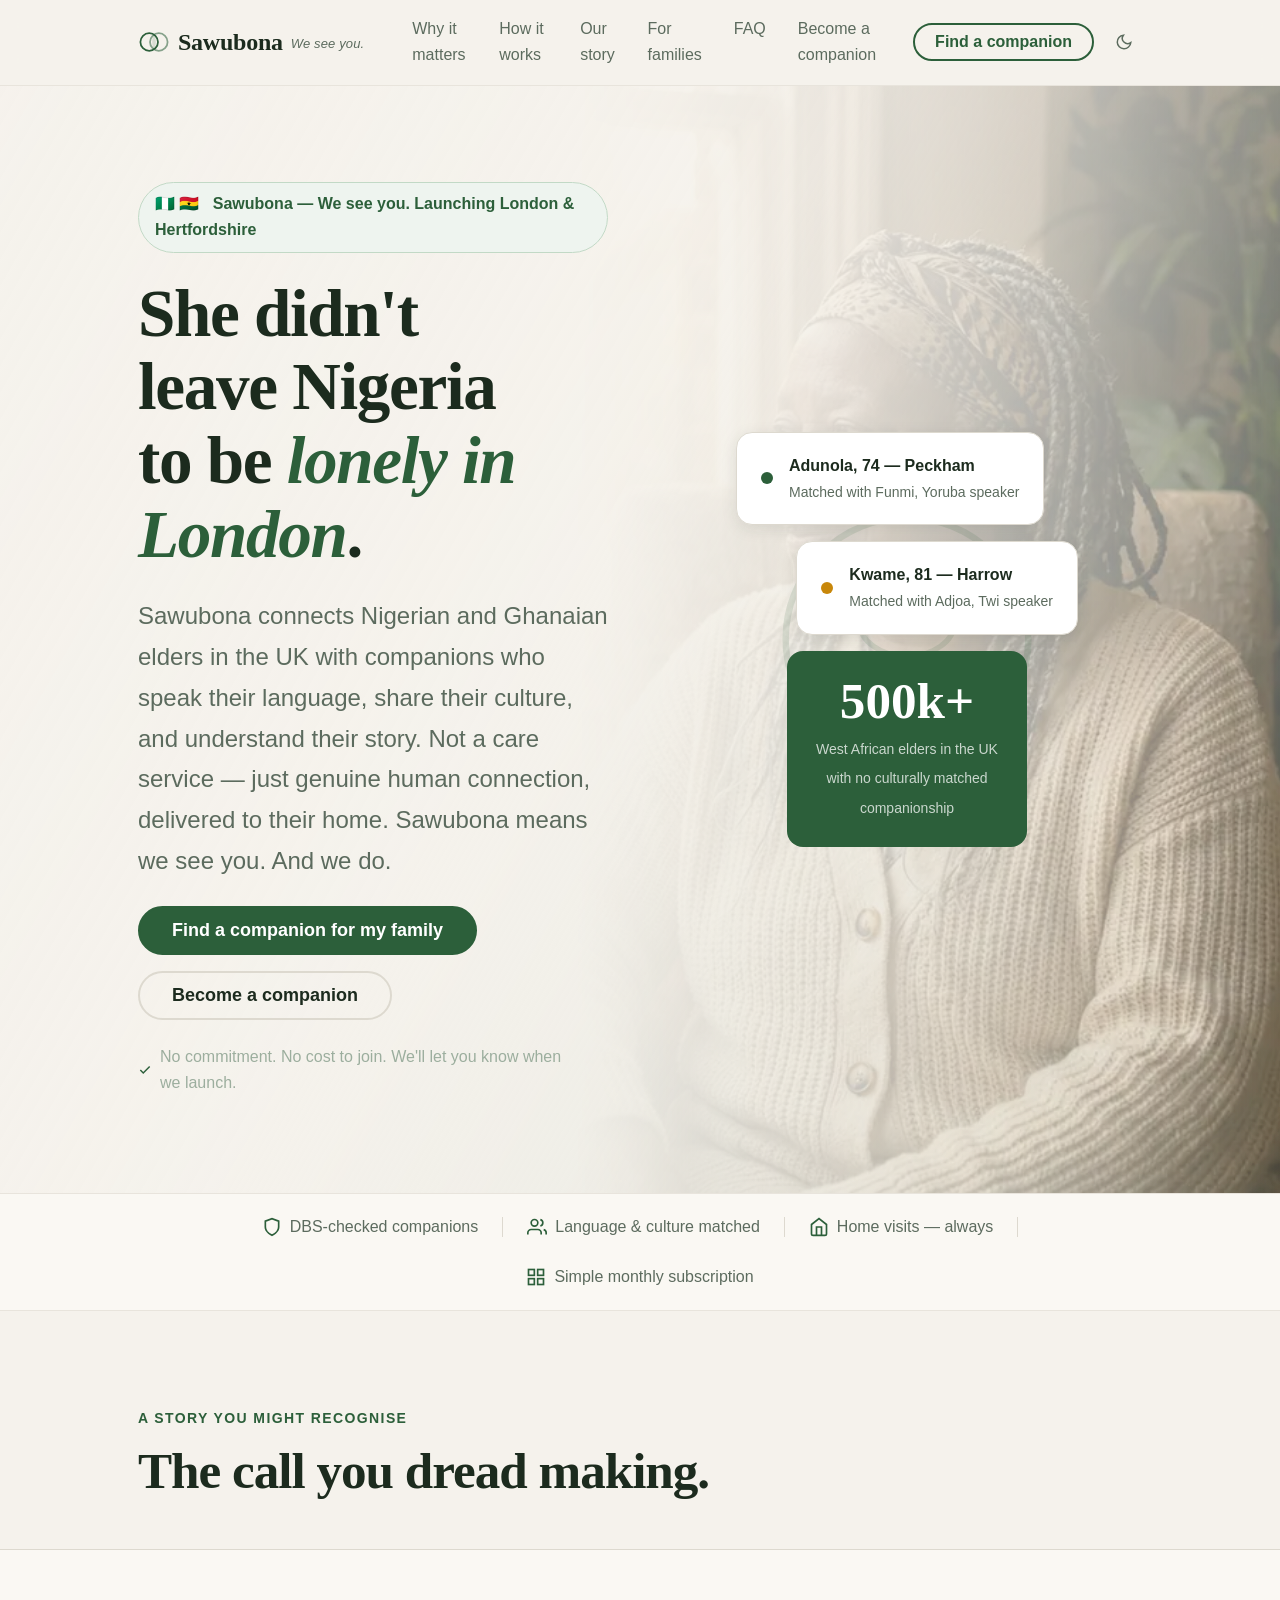
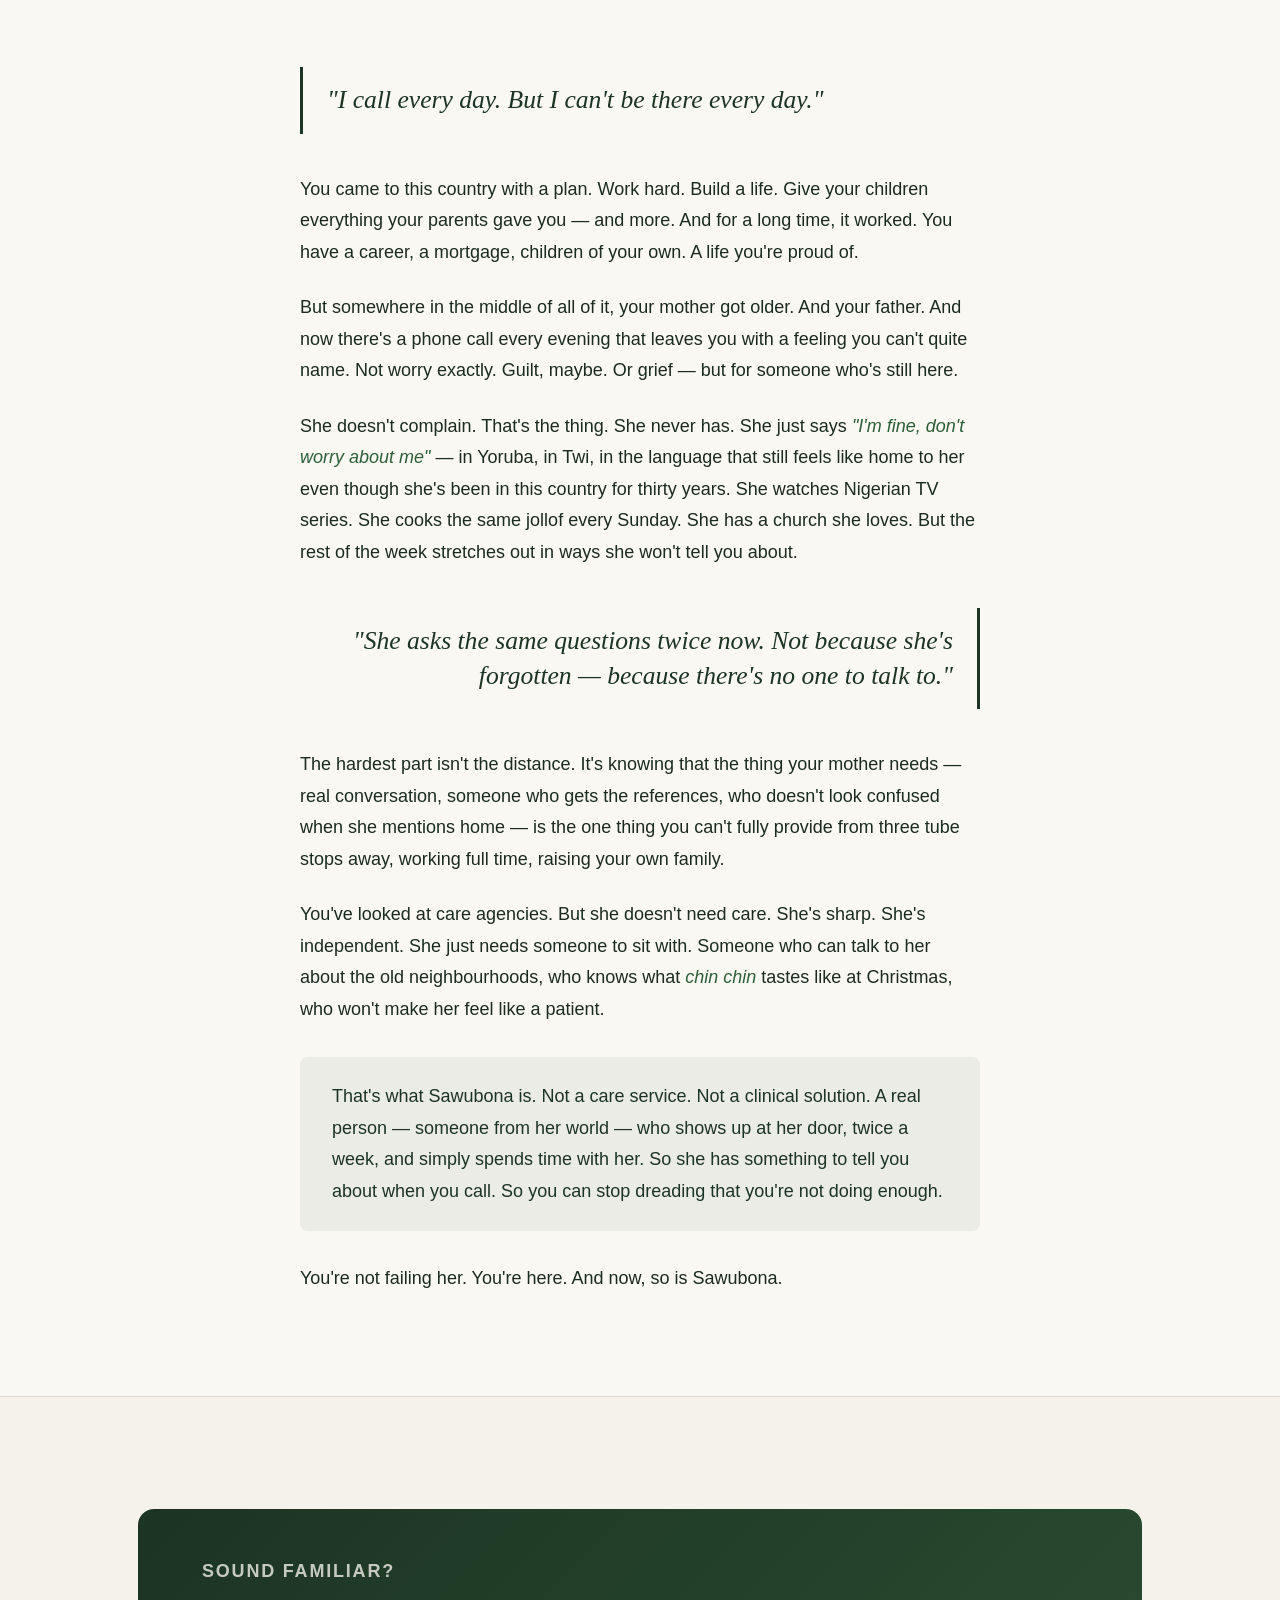
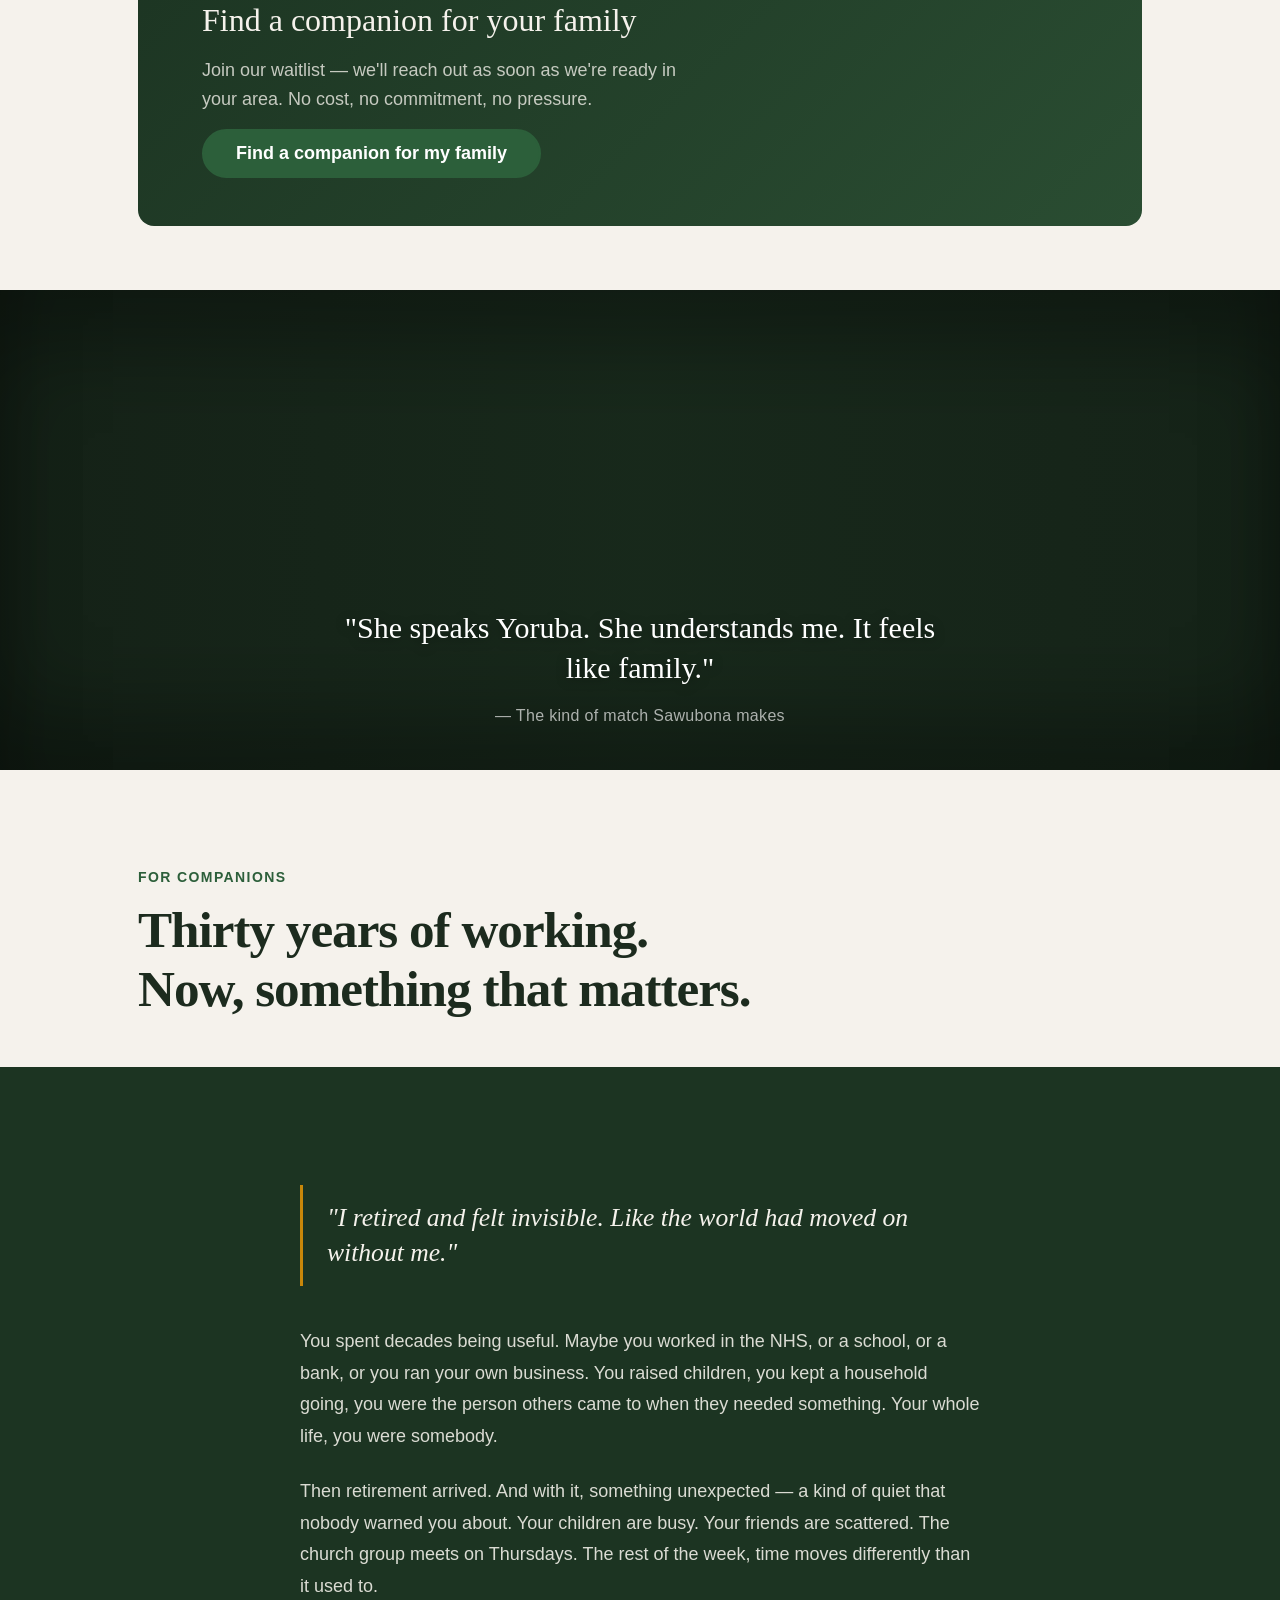
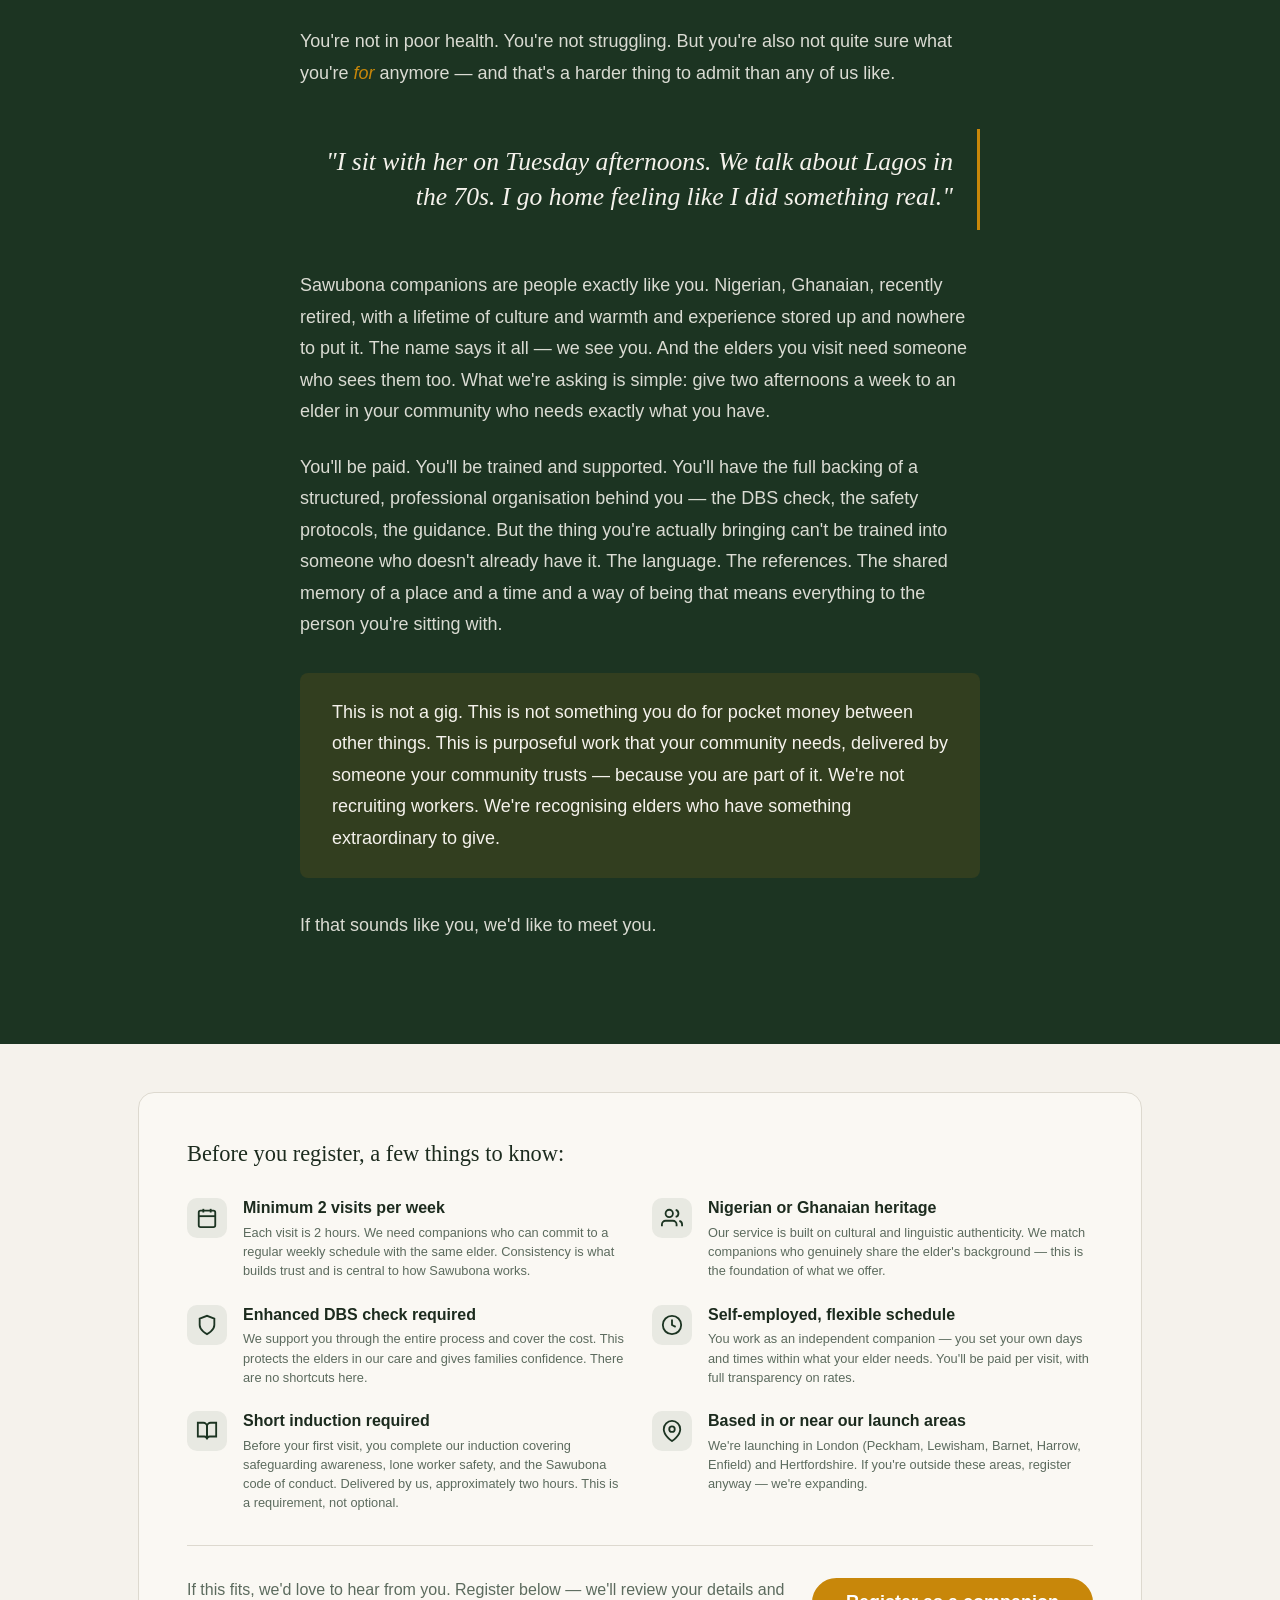
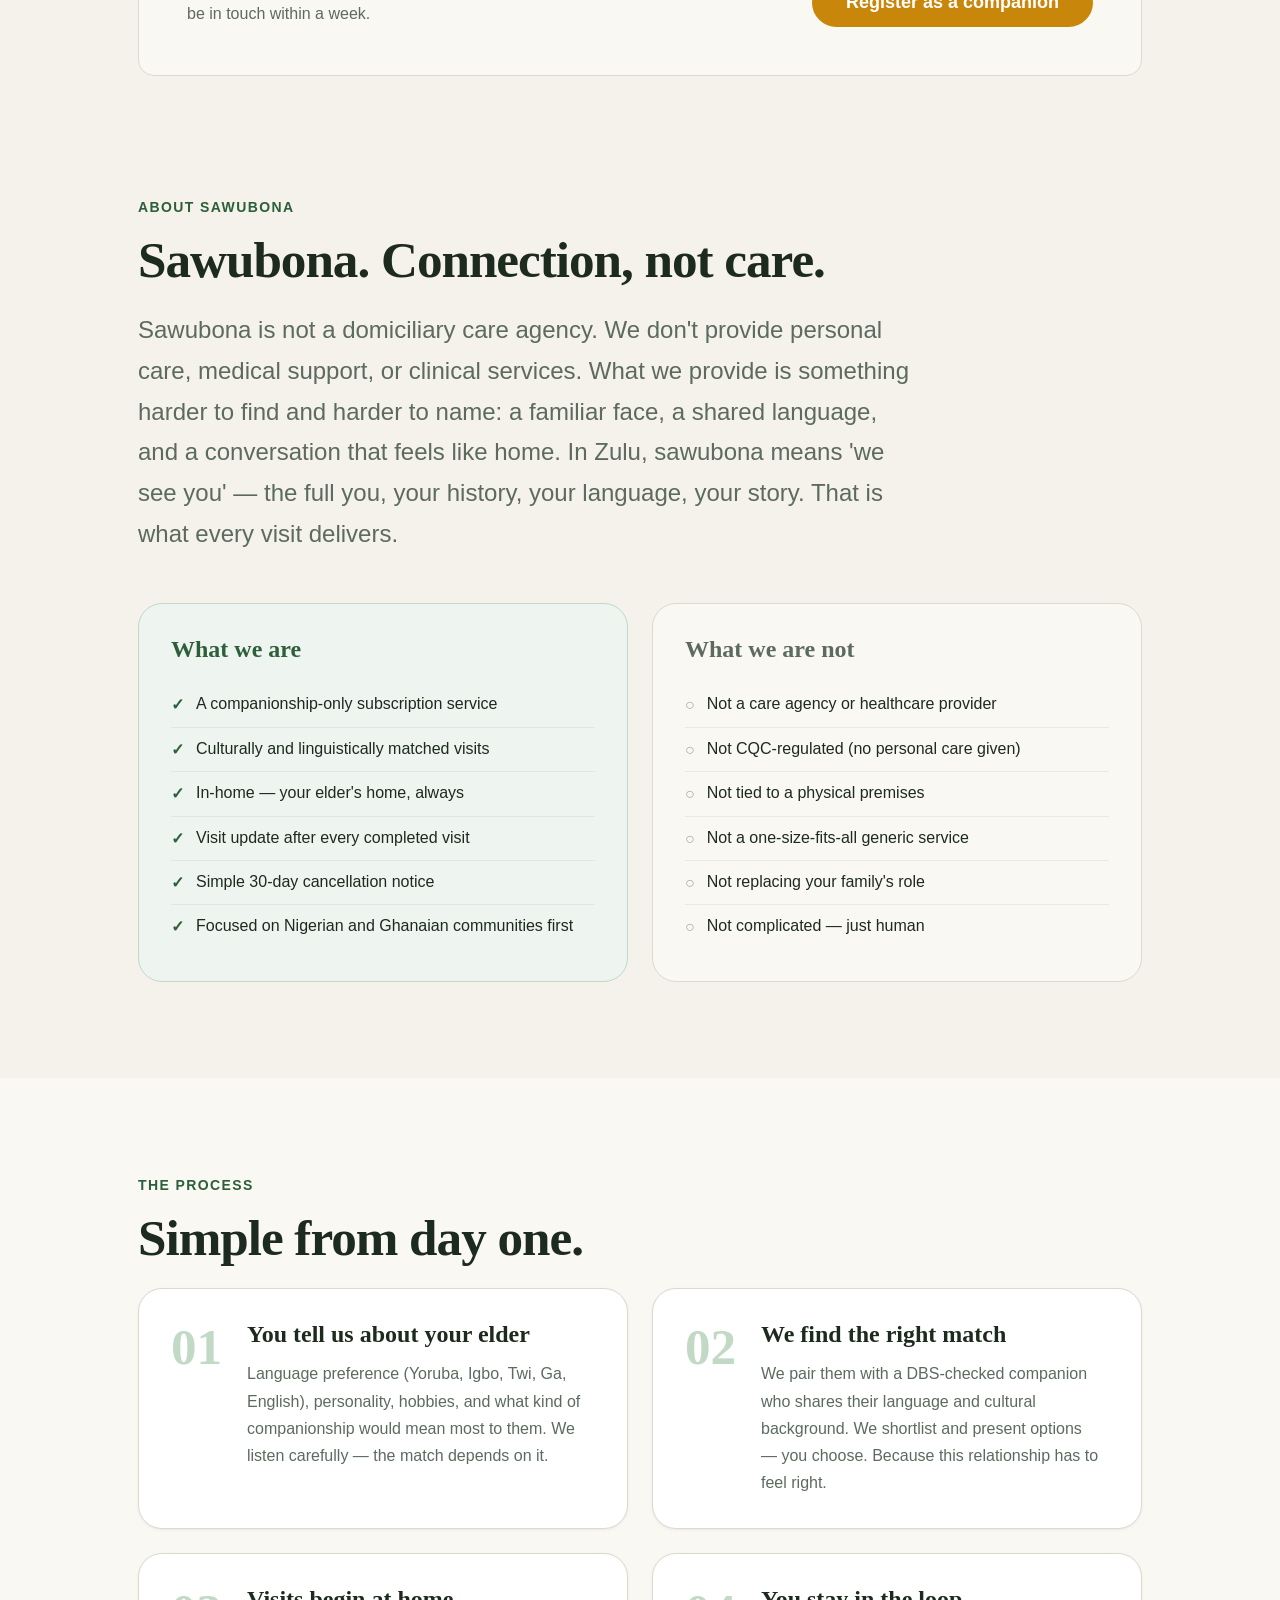
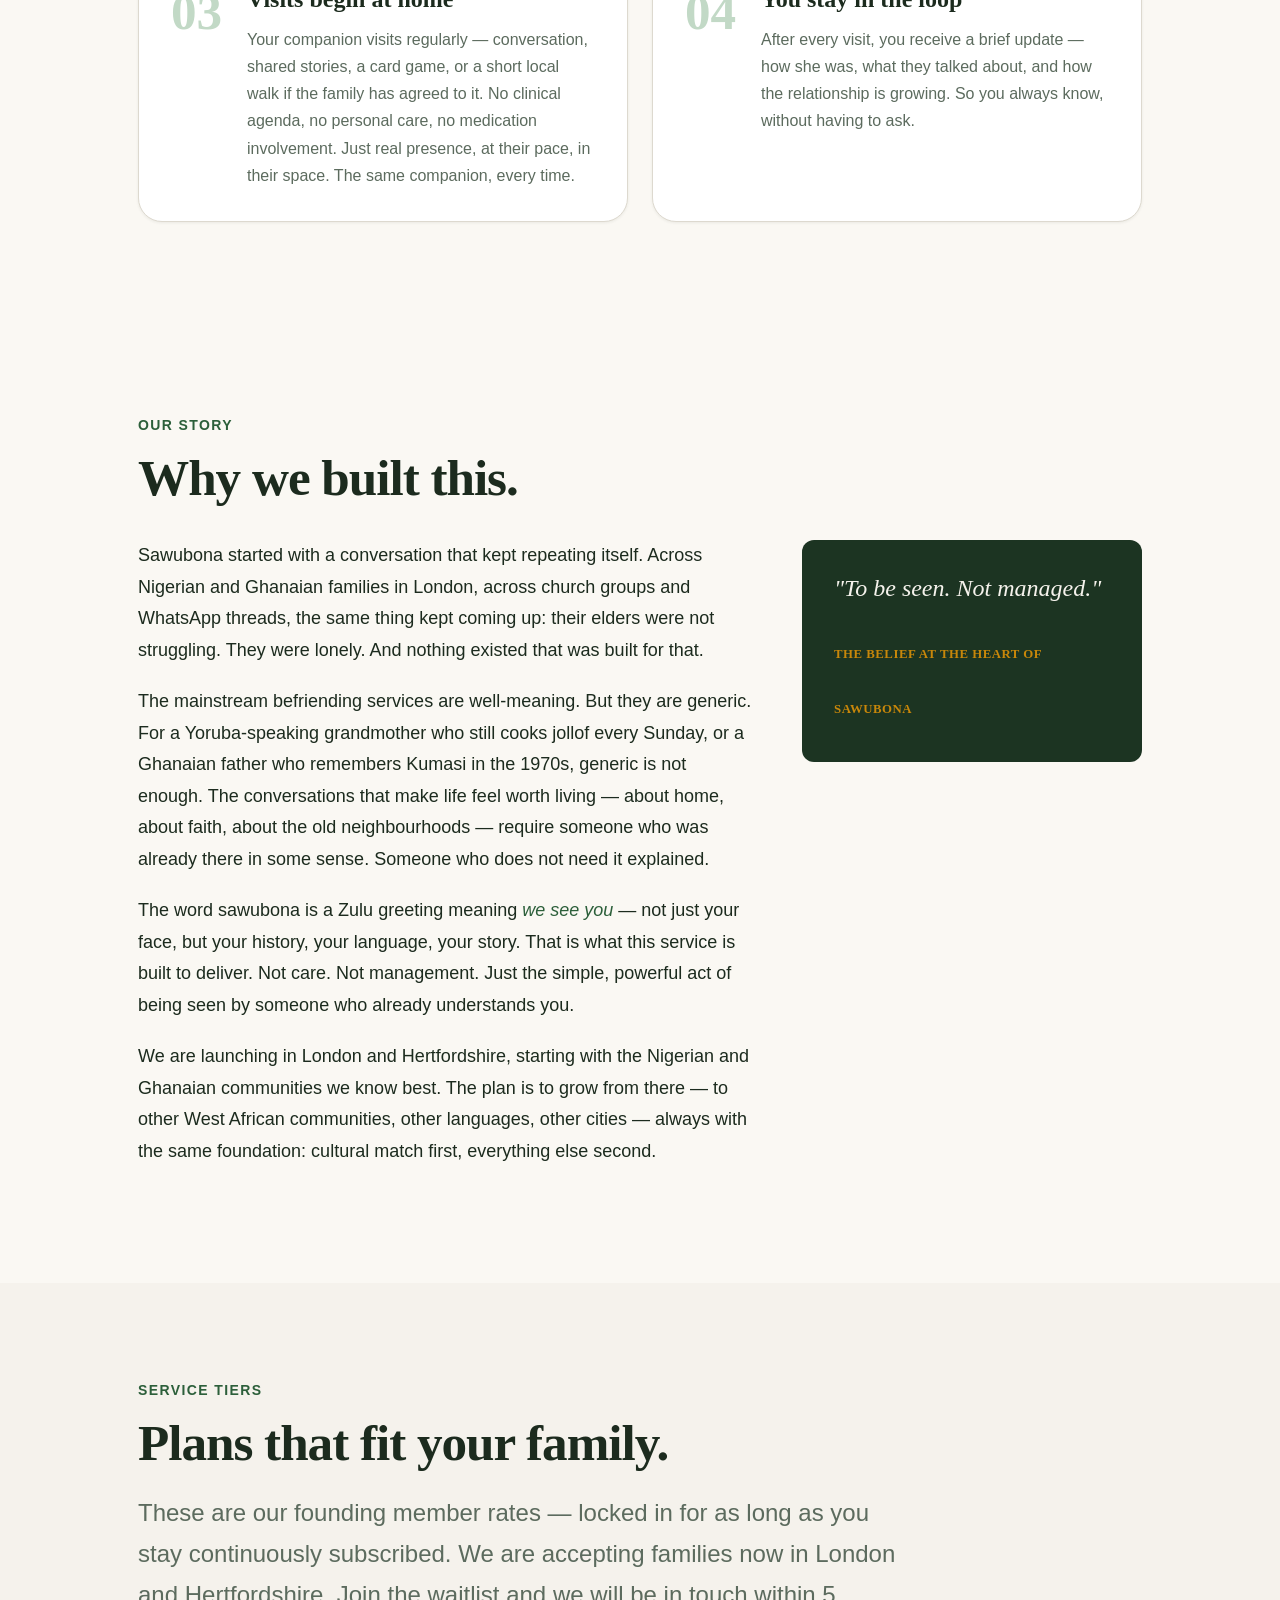
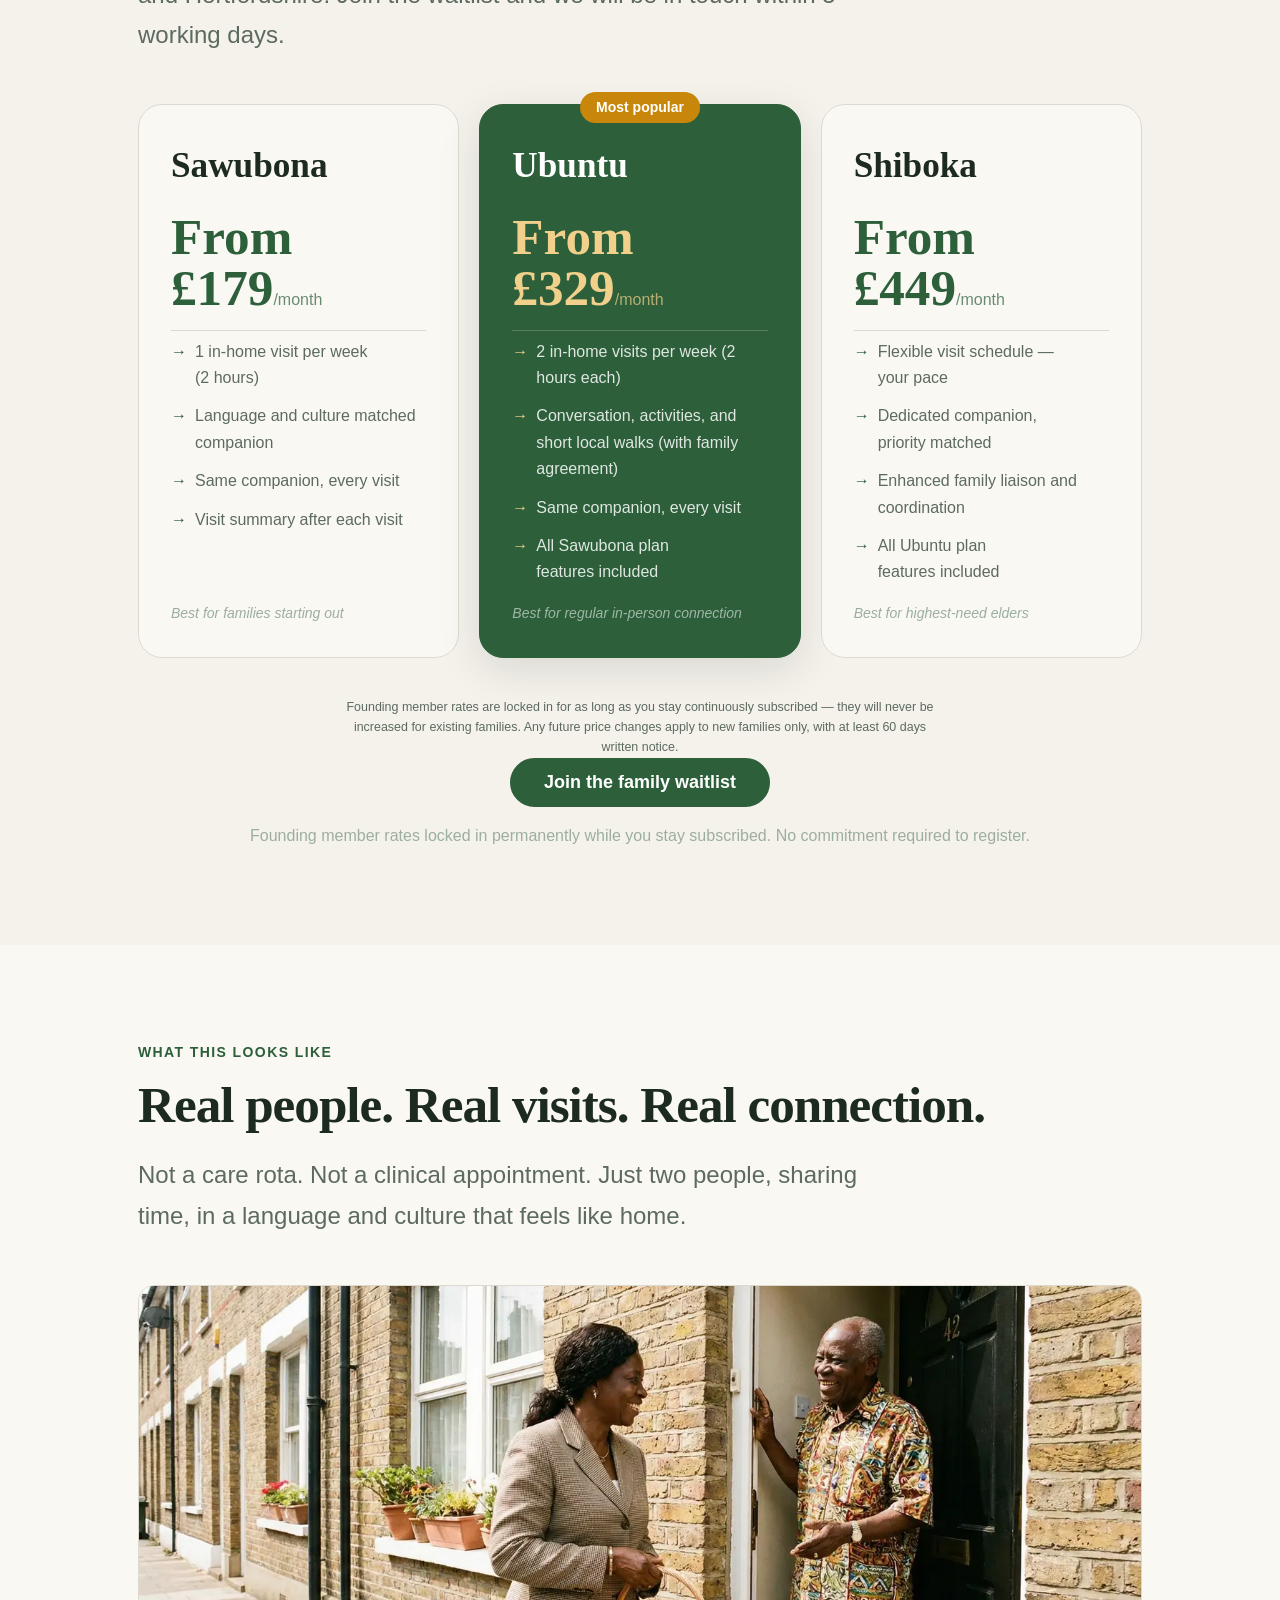
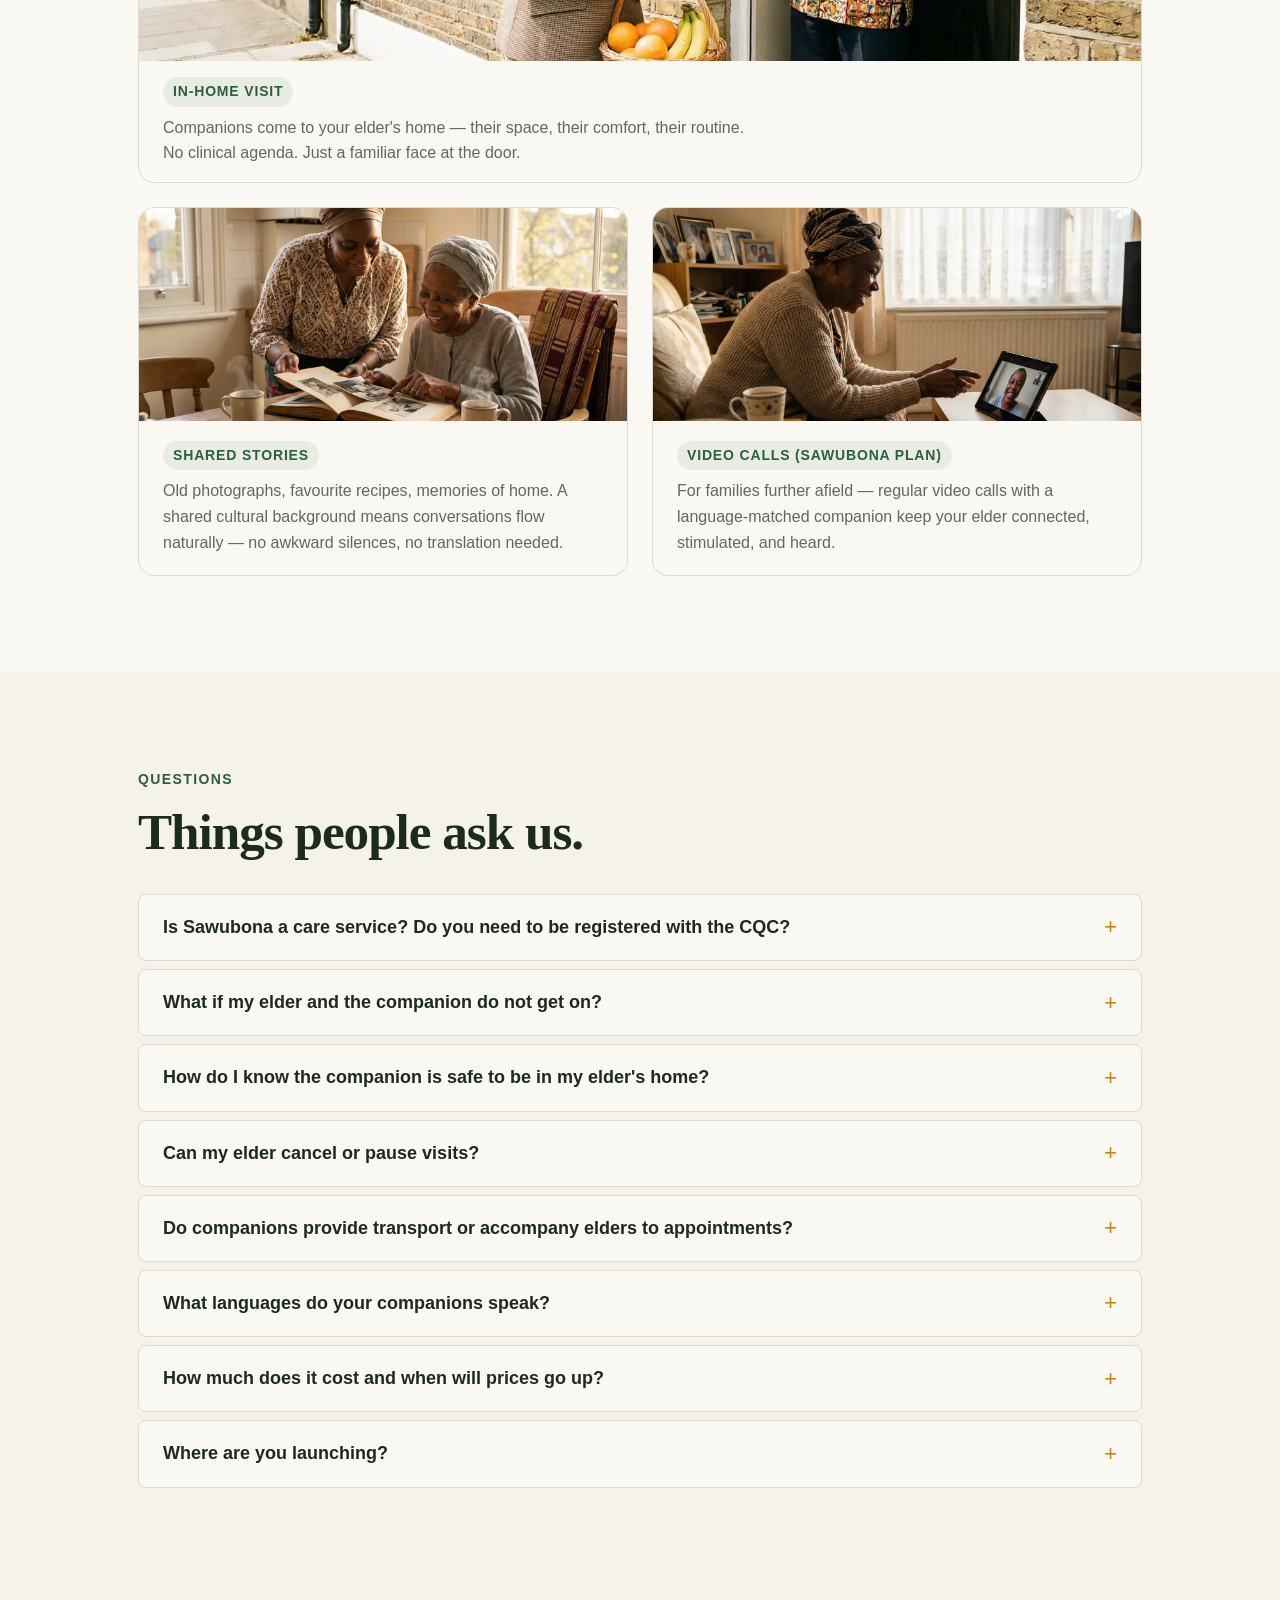
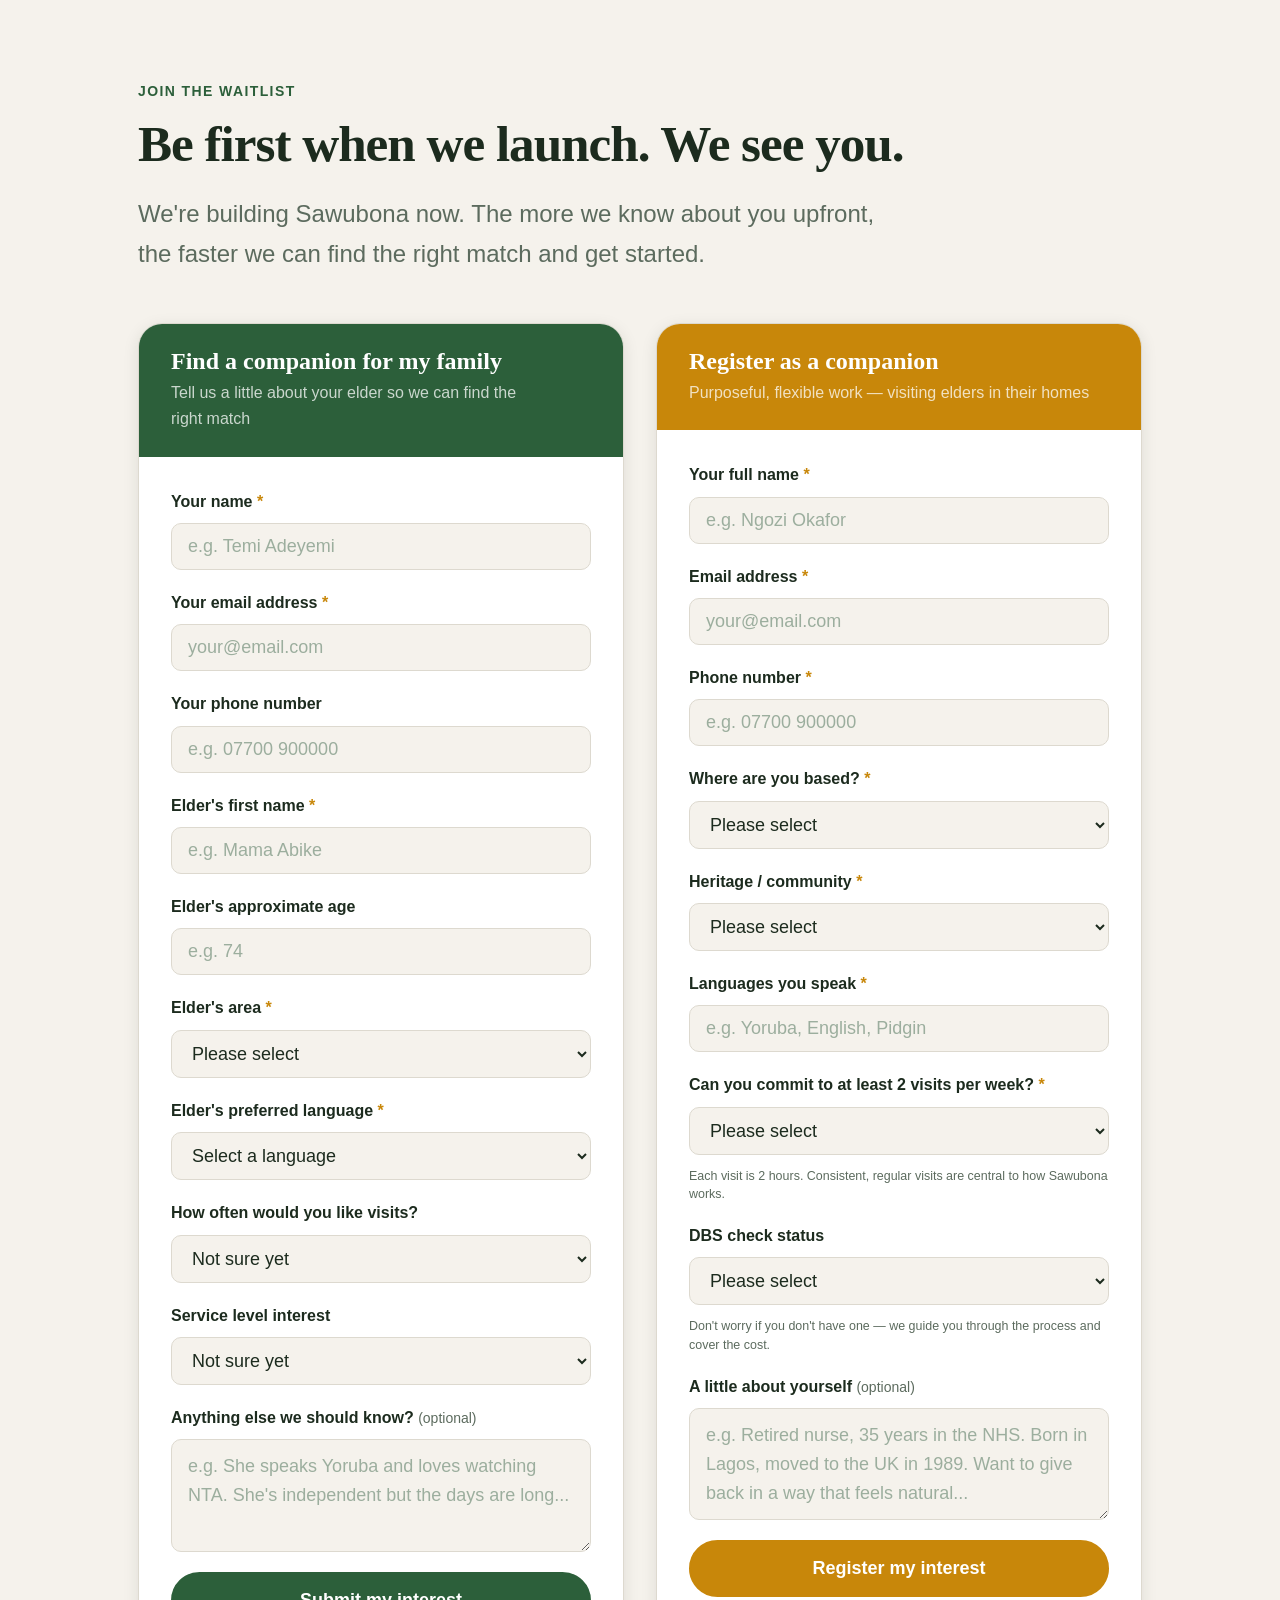
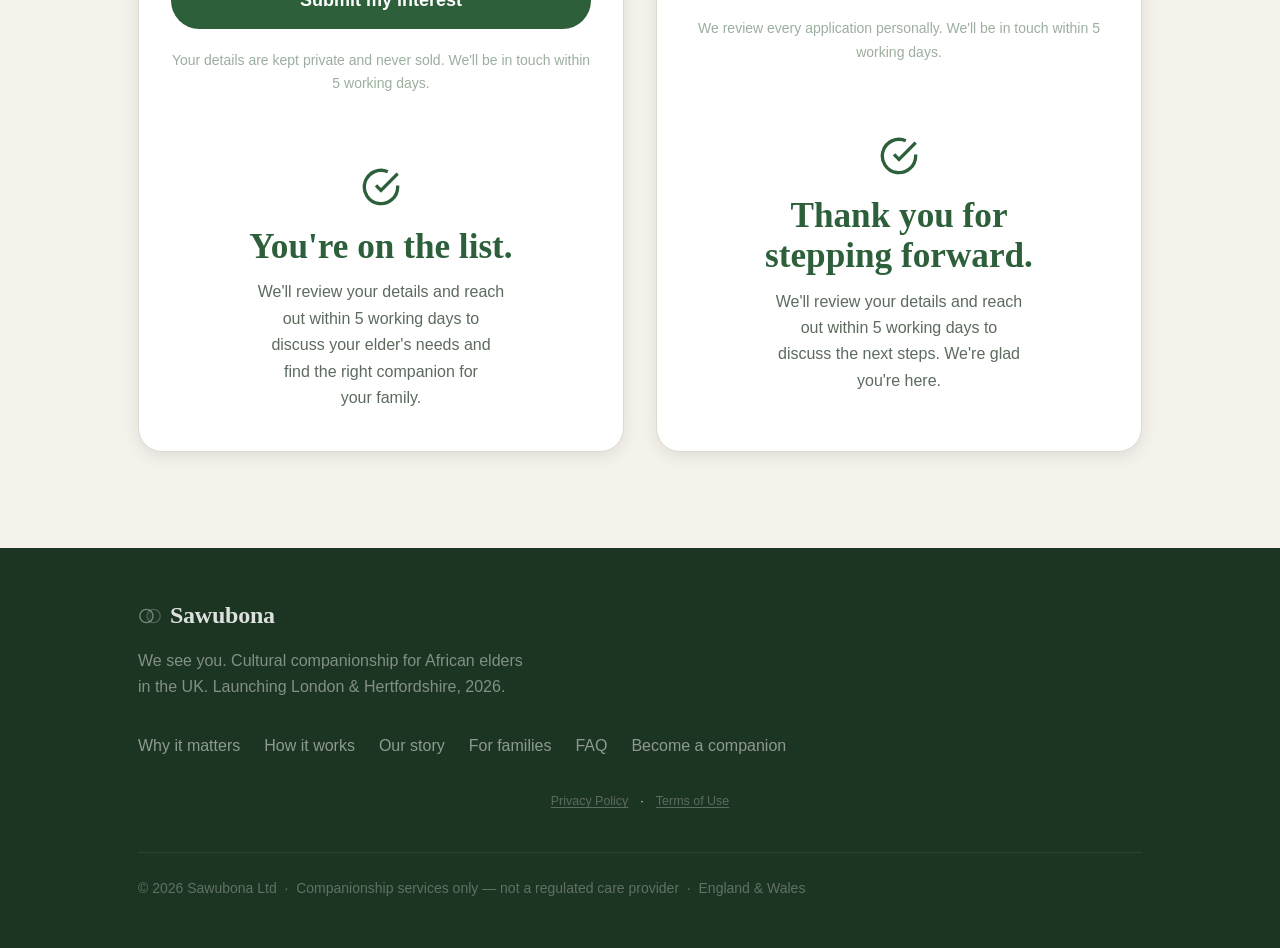
==== commit 3dd9d9c4: "Move site files to root" ====
--- a/index.html
+++ b/index.html
@@ -28,7 +28,9 @@
       <nav class="nav__links" aria-label="Primary">
         <a href="#our-story">Why it matters</a>
         <a href="#how-it-works">How it works</a>
+        <a href="#about-us">Our story</a>
         <a href="#for-families">For families</a>
+        <a href="#faq">FAQ</a>
         <a href="#become-companion">Become a companion</a>
       </nav>
       <div class="nav__actions">
@@ -48,7 +50,9 @@
     <nav class="mobile-menu__nav" aria-label="Mobile navigation">
       <a href="#our-story" class="mobile-menu__link">Why it matters</a>
       <a href="#how-it-works" class="mobile-menu__link">How it works</a>
+      <a href="#about-us" class="mobile-menu__link">Our story</a>
       <a href="#for-families" class="mobile-menu__link">For families</a>
+      <a href="#faq" class="mobile-menu__link">FAQ</a>
       <a href="#become-companion" class="mobile-menu__link">Become a companion</a>
     </nav>
     <div class="mobile-menu__ctas">
@@ -381,6 +385,37 @@
     </div>
   </section>
 
+
+  <!-- OUR STORY -->
+  <section class="section section--tinted" id="about-us">
+    <div class="container">
+      <div class="section-label">Our story</div>
+      <h2 class="section-title">Why we built this.</h2>
+      <div class="our-story">
+        <div class="our-story__body">
+          <p>
+            Sawubona started with a conversation that kept repeating itself. Across Nigerian and Ghanaian families in London, across church groups and WhatsApp threads, the same thing kept coming up: their elders were not struggling. They were lonely. And nothing existed that was built for that.
+          </p>
+          <p>
+            The mainstream befriending services are well-meaning. But they are generic. For a Yoruba-speaking grandmother who still cooks jollof every Sunday, or a Ghanaian father who remembers Kumasi in the 1970s, generic is not enough. The conversations that make life feel worth living — about home, about faith, about the old neighbourhoods — require someone who was already there in some sense. Someone who does not need it explained.
+          </p>
+          <p>
+            The word sawubona is a Zulu greeting meaning <em>we see you</em> — not just your face, but your history, your language, your story. That is what this service is built to deliver. Not care. Not management. Just the simple, powerful act of being seen by someone who already understands you.
+          </p>
+          <p>
+            We are launching in London and Hertfordshire, starting with the Nigerian and Ghanaian communities we know best. The plan is to grow from there — to other West African communities, other languages, other cities — always with the same foundation: cultural match first, everything else second.
+          </p>
+        </div>
+        <div class="our-story__belief">
+          <blockquote class="story-belief">
+            <p>"To be seen. Not managed."</p>
+            <cite>The belief at the heart of Sawubona</cite>
+          </blockquote>
+        </div>
+      </div>
+    </div>
+  </section>
+
   <!-- PLANS -->
   <section class="section" id="for-families">
     <div class="container">
@@ -470,6 +505,74 @@
   </section>
 
   <!-- WAITLIST FORMS -->
+
+  <!-- FAQ -->
+  <section class="section" id="faq">
+    <div class="container">
+      <div class="section-label">Questions</div>
+      <h2 class="section-title">Things people ask us.</h2>
+      <div class="faq-list">
+
+        <details class="faq-item">
+          <summary class="faq-question">Is Sawubona a care service? Do you need to be registered with the CQC?</summary>
+          <div class="faq-answer">
+            <p>No. Sawubona is a companionship service, not a care agency. We do not provide personal care, medication support, or any clinical services. Because of this, we do not require CQC registration. Our companions visit elders at home for conversation, shared time, and cultural connection — nothing more.</p>
+          </div>
+        </details>
+
+        <details class="faq-item">
+          <summary class="faq-question">What if my elder and the companion do not get on?</summary>
+          <div class="faq-answer">
+            <p>We take the match seriously before we make it. We will not send a companion to meet your elder without being confident the fit is right. But if after the introductory meeting it does not feel right, we find a different companion. No charge for the introductory meeting. The relationship has to feel natural — that is the whole point.</p>
+          </div>
+        </details>
+
+        <details class="faq-item">
+          <summary class="faq-question">How do I know the companion is safe to be in my elder's home?</summary>
+          <div class="faq-answer">
+            <p>Every companion completes an enhanced DBS check before their first visit. They are registered with the DBS Update Service, which means we can verify their status at any time. They also complete our induction, which covers safeguarding awareness and lone worker safety. We do not clear anyone until all checks are complete.</p>
+          </div>
+        </details>
+
+        <details class="faq-item">
+          <summary class="faq-question">Can my elder cancel or pause visits?</summary>
+          <div class="faq-answer">
+            <p>Yes. Subscriptions require 30 days written notice to cancel. If your elder is unwell or needs a break, visits can be paused and we will hold the companion relationship open. Founding member rates are protected for as long as the subscription remains active.</p>
+          </div>
+        </details>
+
+        <details class="faq-item">
+          <summary class="faq-question">Do companions provide transport or accompany elders to appointments?</summary>
+          <div class="faq-answer">
+            <p>No. Companions visit the elder at their home. They may go for a short local walk during a visit if the family has agreed to this in advance, but Sawubona is not a transport service and companions are not responsible for medical appointments or errands. We want to be clear about this because it is how we remain a companionship service and stay within our scope.</p>
+          </div>
+        </details>
+
+        <details class="faq-item">
+          <summary class="faq-question">What languages do your companions speak?</summary>
+          <div class="faq-answer">
+            <p>Our current companion network covers Yoruba, Igbo, Twi, Ga, Pidgin English, and English. Language match is our first matching criterion. If we cannot find a language match in your area, we will tell you honestly rather than send someone who does not speak your elder's language.</p>
+          </div>
+        </details>
+
+        <details class="faq-item">
+          <summary class="faq-question">How much does it cost and when will prices go up?</summary>
+          <div class="faq-answer">
+            <p>Families who register now receive founding member rates: Sawubona plan £179/month, Ubuntu plan £329/month, Shiboka plan £449/month. These rates are locked in permanently for continuously subscribed families. If we raise prices in the future, the increase applies only to new families. Existing families will never see a price change, and we give 60 days written notice before any change takes effect.</p>
+          </div>
+        </details>
+
+        <details class="faq-item">
+          <summary class="faq-question">Where are you launching?</summary>
+          <div class="faq-answer">
+            <p>We are launching in London (Peckham, Lewisham, Barnet, Harrow, and Enfield) and Hertfordshire. If you are outside these areas, register your interest anyway. We are expanding and we want to know where the need is.</p>
+          </div>
+        </details>
+
+      </div>
+    </div>
+  </section>
+
   <section class="section" id="waitlist">
     <div class="container">
       <div class="section-label">Join the waitlist</div>
@@ -674,8 +777,15 @@
       <div class="footer__links">
         <a href="#our-story">Why it matters</a>
         <a href="#how-it-works">How it works</a>
+        <a href="#about-us">Our story</a>
         <a href="#for-families">For families</a>
+        <a href="#faq">FAQ</a>
         <a href="#become-companion">Become a companion</a>
+      </div>
+      <div class="footer__policy-links">
+        <a href="privacy.html">Privacy Policy</a>
+        <span>·</span>
+        <a href="terms.html">Terms of Use</a>
       </div>
       <p class="footer__legal">© 2026 Sawubona Ltd &nbsp;·&nbsp; Companionship services only — not a regulated care provider &nbsp;·&nbsp; England &amp; Wales</p>
     </div>
@@ -683,5 +793,66 @@
 
   <script src="main.js"></script>
   <script src="variant.js"></script>
-</body>
+<script data-pplx-inline-edit>
+(function(){
+  if(window===window.top)return;
+  function inlineAll(orig,clone){
+    if(orig.nodeType!==1)return;
+    try{
+      var cs=getComputedStyle(orig);
+      var t='';
+      for(var i=0;i<cs.length;i++){t+=cs[i]+':'+cs.getPropertyValue(cs[i])+';';}
+      clone.style.cssText=t;
+    }catch(e){}
+    var oc=orig.children,cc=clone.children;
+    for(var j=0;j<oc.length&&j<cc.length;j++){inlineAll(oc[j],cc[j]);}
+  }
+  function stripExternal(clone){
+    var imgs=clone.querySelectorAll('img');
+    for(var i=0;i<imgs.length;i++){
+      var s=imgs[i].getAttribute('src');
+      if(s&&!s.startsWith('data:'))imgs[i].removeAttribute('src');
+    }
+    var all=clone.querySelectorAll('*');
+    for(var i=0;i<all.length;i++){
+      var st=all[i].style.cssText;
+      if(st&&st.indexOf('url(')>=0){
+        all[i].style.cssText=st.replace(/url\(["']?(?!data:)[^)"']*["']?\)/gi,'none');
+      }
+    }
+  }
+  window.addEventListener('message',function(e){
+    if(!e.data||e.data.type!=='INLINE_EDIT_CAPTURE_REQUEST')return;
+    var scrollX=window.scrollX||window.pageXOffset||0;
+    var scrollY=window.scrollY||window.pageYOffset||0;
+    var w=window.innerWidth,h=window.innerHeight;
+    try{
+      var clone=document.documentElement.cloneNode(true);
+      var rm=clone.querySelectorAll('script,link[rel="stylesheet"],style');
+      for(var i=0;i<rm.length;i++){rm[i].remove();}
+      inlineAll(document.documentElement,clone);
+      stripExternal(clone);
+      var html=new XMLSerializer().serializeToString(clone);
+      var svg='<svg xmlns="http://www.w3.org/2000/svg" width="'+w+'" height="'+h+'">'
+        +'<foreignObject width="100%" height="100%">'
+        +'<div xmlns="http://www.w3.org/1999/xhtml" style="width:'+w+'px;height:'+h+'px;overflow:hidden">'
+        +'<div style="transform:translate(-'+scrollX+'px,-'+scrollY+'px);transform-origin:top left">'
+        +html+'</div></div></foreignObject></svg>';
+      var svgUrl='data:image/svg+xml;charset=utf-8,'+encodeURIComponent(svg);
+      var img=new Image();
+      img.onload=function(){
+        var c=document.createElement('canvas');c.width=w;c.height=h;
+        c.getContext('2d').drawImage(img,0,0);
+        window.parent.postMessage({type:'INLINE_EDIT_SCREENSHOT_RESULT',dataUrl:c.toDataURL('image/png'),scrollX:scrollX,scrollY:scrollY},'*');
+      };
+      img.onerror=function(){
+        window.parent.postMessage({type:'INLINE_EDIT_SCREENSHOT_RESULT',dataUrl:null,scrollX:scrollX,scrollY:scrollY},'*');
+      };
+      img.src=svgUrl;
+    }catch(err){
+      window.parent.postMessage({type:'INLINE_EDIT_SCREENSHOT_RESULT',dataUrl:null,scrollX:scrollX,scrollY:scrollY},'*');
+    }
+  });
+})();
+</script></body>
 </html>
--- a/style.css
+++ b/style.css
@@ -1617,3 +1617,228 @@
   margin-top: 2px;
   letter-spacing: 0.01em;
 }
+
+/* ============================================================
+   OUR STORY SECTION
+   ============================================================ */
+
+.our-story {
+  display: grid;
+  grid-template-columns: 1fr 340px;
+  gap: var(--space-12);
+  align-items: start;
+  margin-top: var(--space-8);
+}
+
+.our-story__body p {
+  font-size: var(--text-base);
+  line-height: 1.75;
+  color: var(--color-text);
+  margin-bottom: var(--space-5);
+}
+
+.our-story__body em {
+  font-style: italic;
+  color: var(--color-primary);
+}
+
+.story-belief {
+  background: #1C3422;
+  border-radius: 12px;
+  padding: var(--space-8) var(--space-8);
+  margin: 0;
+  position: sticky;
+  top: 100px;
+}
+
+.story-belief p {
+  font-family: 'Boska', Georgia, serif;
+  font-size: clamp(1.2rem, 2vw, 1.5rem);
+  font-weight: 500;
+  color: #F5F2EC;
+  line-height: 1.35;
+  font-style: italic;
+  margin: 0 0 var(--space-4) 0;
+}
+
+.story-belief cite {
+  font-size: 0.8rem;
+  color: #C8870A;
+  font-style: normal;
+  letter-spacing: 0.04em;
+  text-transform: uppercase;
+  font-weight: 600;
+}
+
+@media (max-width: 768px) {
+  .our-story {
+    grid-template-columns: 1fr;
+  }
+  .story-belief {
+    position: static;
+  }
+}
+
+/* ============================================================
+   TESTIMONIALS
+   ============================================================ */
+
+.testimonials-grid {
+  display: grid;
+  grid-template-columns: repeat(2, 1fr);
+  gap: var(--space-6);
+  margin-top: var(--space-8);
+}
+
+.testimonial {
+  background: var(--color-surface);
+  border: 1px solid var(--color-border);
+  border-radius: 12px;
+  padding: var(--space-8);
+  display: flex;
+  flex-direction: column;
+  gap: var(--space-5);
+}
+
+.testimonial__quote {
+  position: relative;
+}
+
+.testimonial__quote svg {
+  color: #1C3422;
+  margin-bottom: var(--space-2);
+}
+
+.testimonial__quote p {
+  font-size: var(--text-sm);
+  line-height: 1.75;
+  color: var(--color-text);
+  font-style: italic;
+  margin: 0;
+}
+
+.testimonial__author {
+  display: flex;
+  align-items: center;
+  gap: var(--space-3);
+  border-top: 1px solid var(--color-border);
+  padding-top: var(--space-4);
+  margin-top: auto;
+}
+
+.testimonial__author-info strong {
+  display: block;
+  font-size: var(--text-sm);
+  font-weight: 600;
+  color: var(--color-text);
+}
+
+.testimonial__author-info span {
+  font-size: 0.78rem;
+  color: var(--color-text-muted);
+}
+
+@media (max-width: 640px) {
+  .testimonials-grid {
+    grid-template-columns: 1fr;
+  }
+}
+
+/* ============================================================
+   FAQ
+   ============================================================ */
+
+.faq-list {
+  margin-top: var(--space-8);
+  display: flex;
+  flex-direction: column;
+  gap: var(--space-2);
+}
+
+.faq-item {
+  border: 1px solid var(--color-border);
+  border-radius: 8px;
+  background: var(--color-surface);
+  overflow: hidden;
+}
+
+.faq-question {
+  display: flex;
+  align-items: center;
+  justify-content: space-between;
+  padding: var(--space-5) var(--space-6);
+  font-size: var(--text-base);
+  font-weight: 600;
+  color: var(--color-text);
+  cursor: pointer;
+  list-style: none;
+  gap: var(--space-4);
+  line-height: 1.4;
+}
+
+.faq-question::-webkit-details-marker { display: none; }
+.faq-question::marker { display: none; }
+
+.faq-question::after {
+  content: '+';
+  font-size: 1.4rem;
+  font-weight: 300;
+  color: #C8870A;
+  flex-shrink: 0;
+  line-height: 1;
+  transition: transform 0.2s ease;
+}
+
+details[open] .faq-question::after {
+  transform: rotate(45deg);
+}
+
+details[open] .faq-item,
+.faq-item:has(> summary[open]) {
+  border-color: #1C3422;
+}
+
+details[open] .faq-question {
+  color: #1C3422;
+  border-bottom: 1px solid var(--color-border);
+}
+
+.faq-answer {
+  padding: var(--space-5) var(--space-6);
+}
+
+.faq-answer p {
+  font-size: var(--text-sm);
+  line-height: 1.7;
+  color: var(--color-text-muted);
+  margin: 0;
+}
+
+/* ============================================================
+   FOOTER POLICY LINKS
+   ============================================================ */
+
+.footer__policy-links {
+  display: flex;
+  align-items: center;
+  justify-content: center;
+  gap: var(--space-3);
+  margin-bottom: var(--space-2);
+  flex-wrap: wrap;
+}
+
+.footer__policy-links a {
+  font-size: 0.78rem;
+  color: var(--color-text-muted);
+  text-decoration: underline;
+  text-underline-offset: 2px;
+}
+
+.footer__policy-links a:hover {
+  color: #C8870A;
+}
+
+.footer__policy-links span {
+  font-size: 0.78rem;
+  color: var(--color-border);
+}
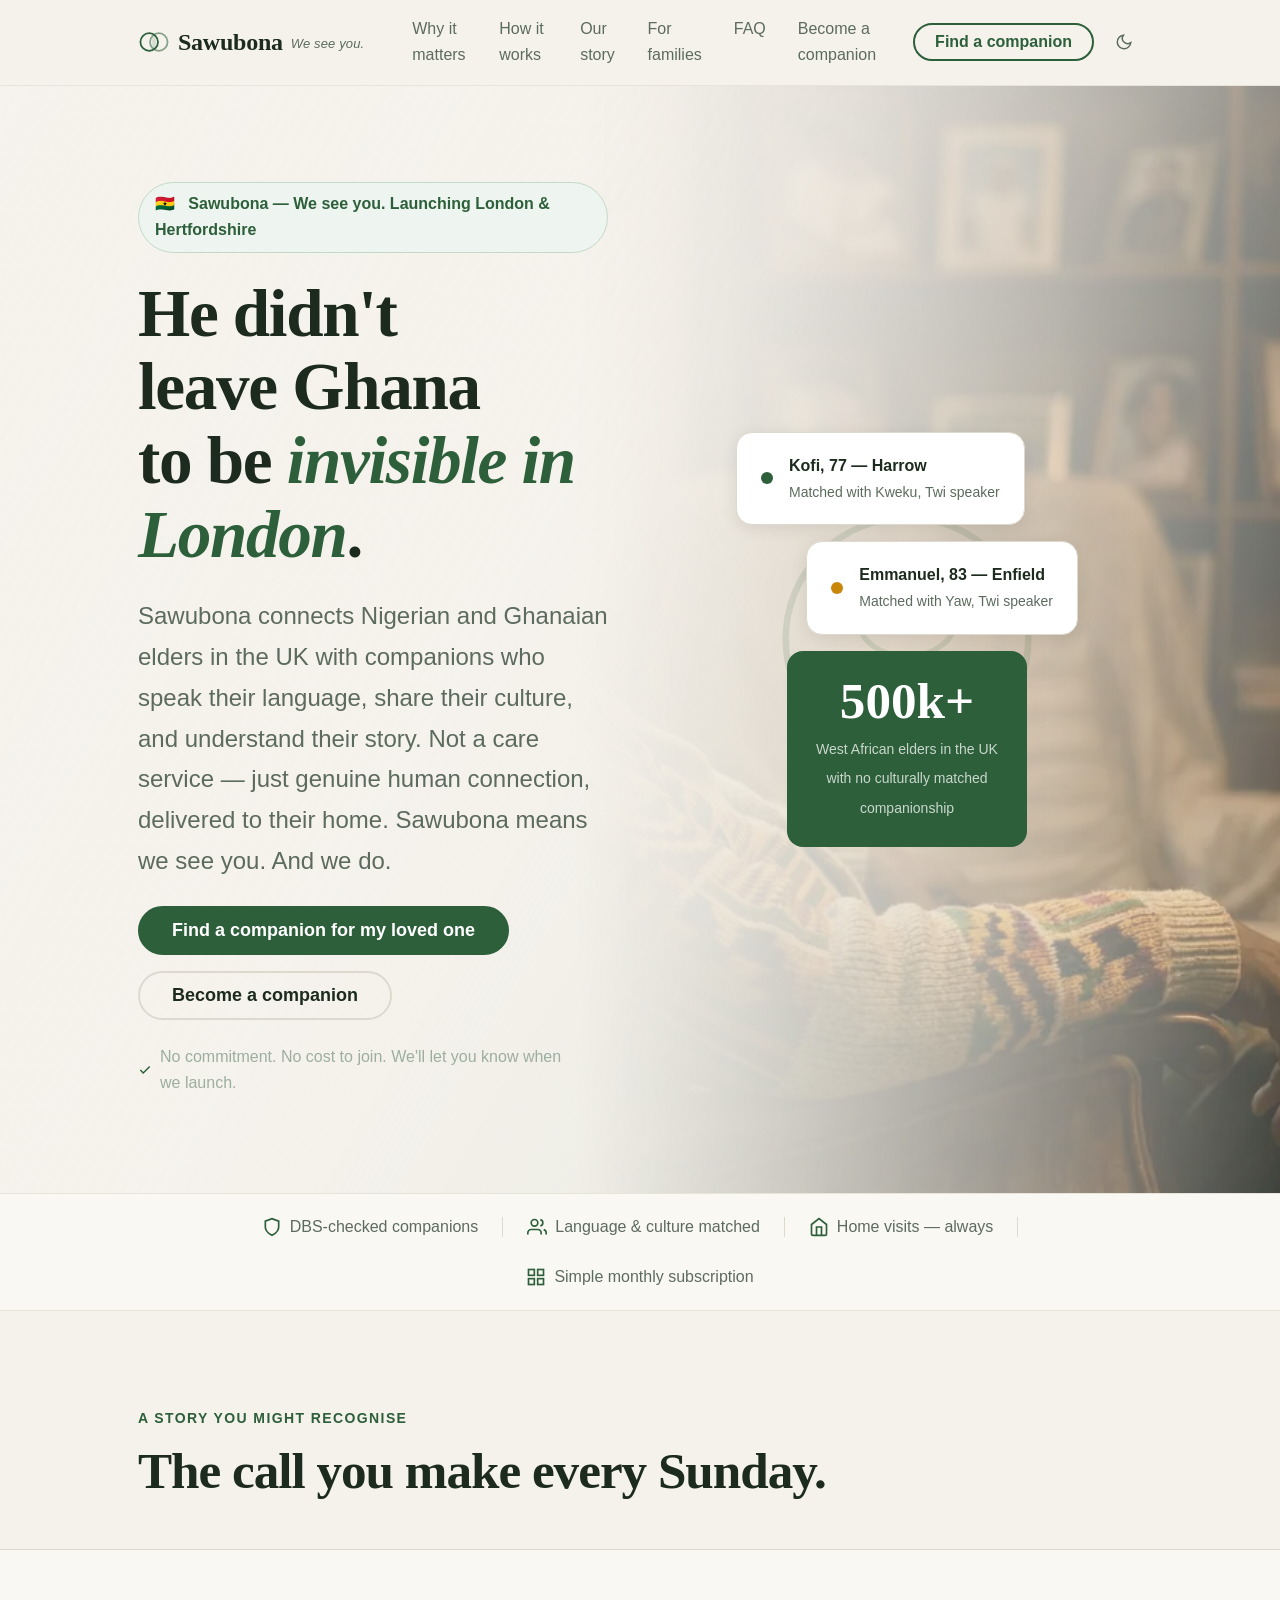
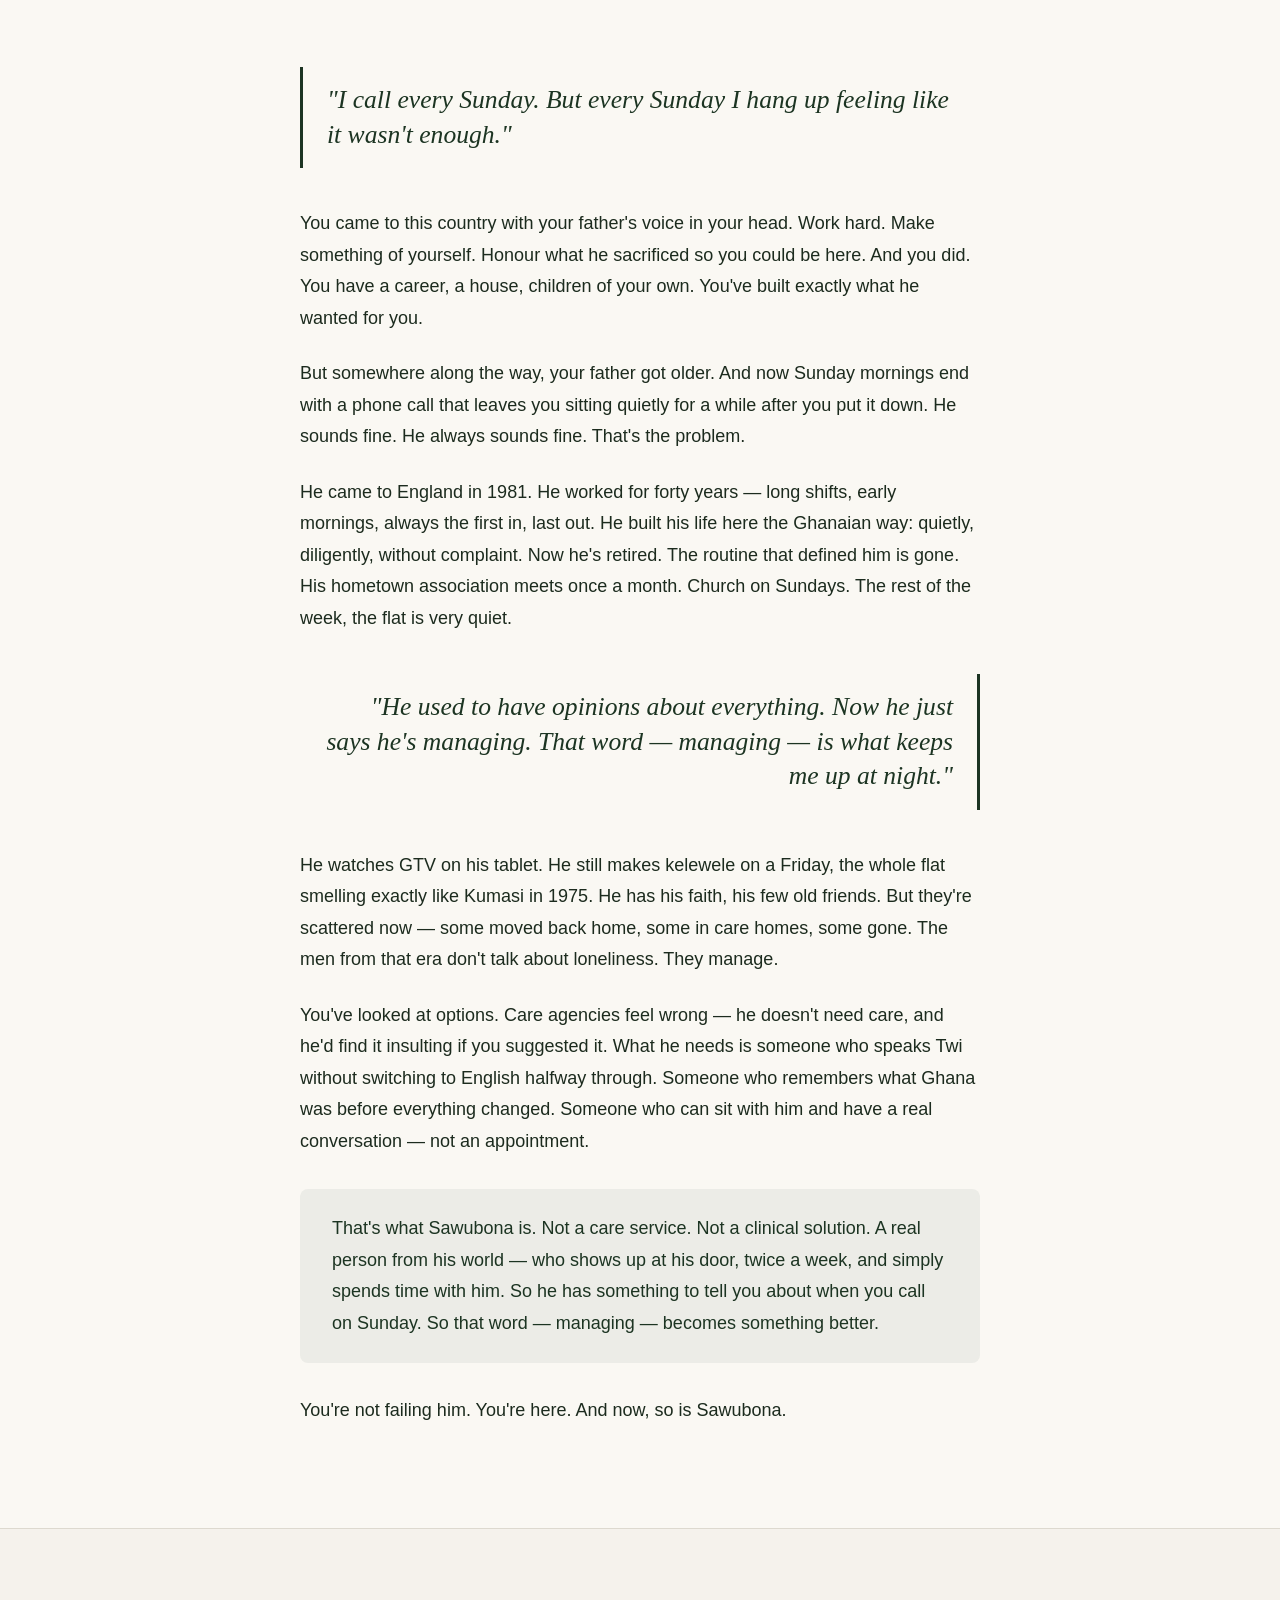
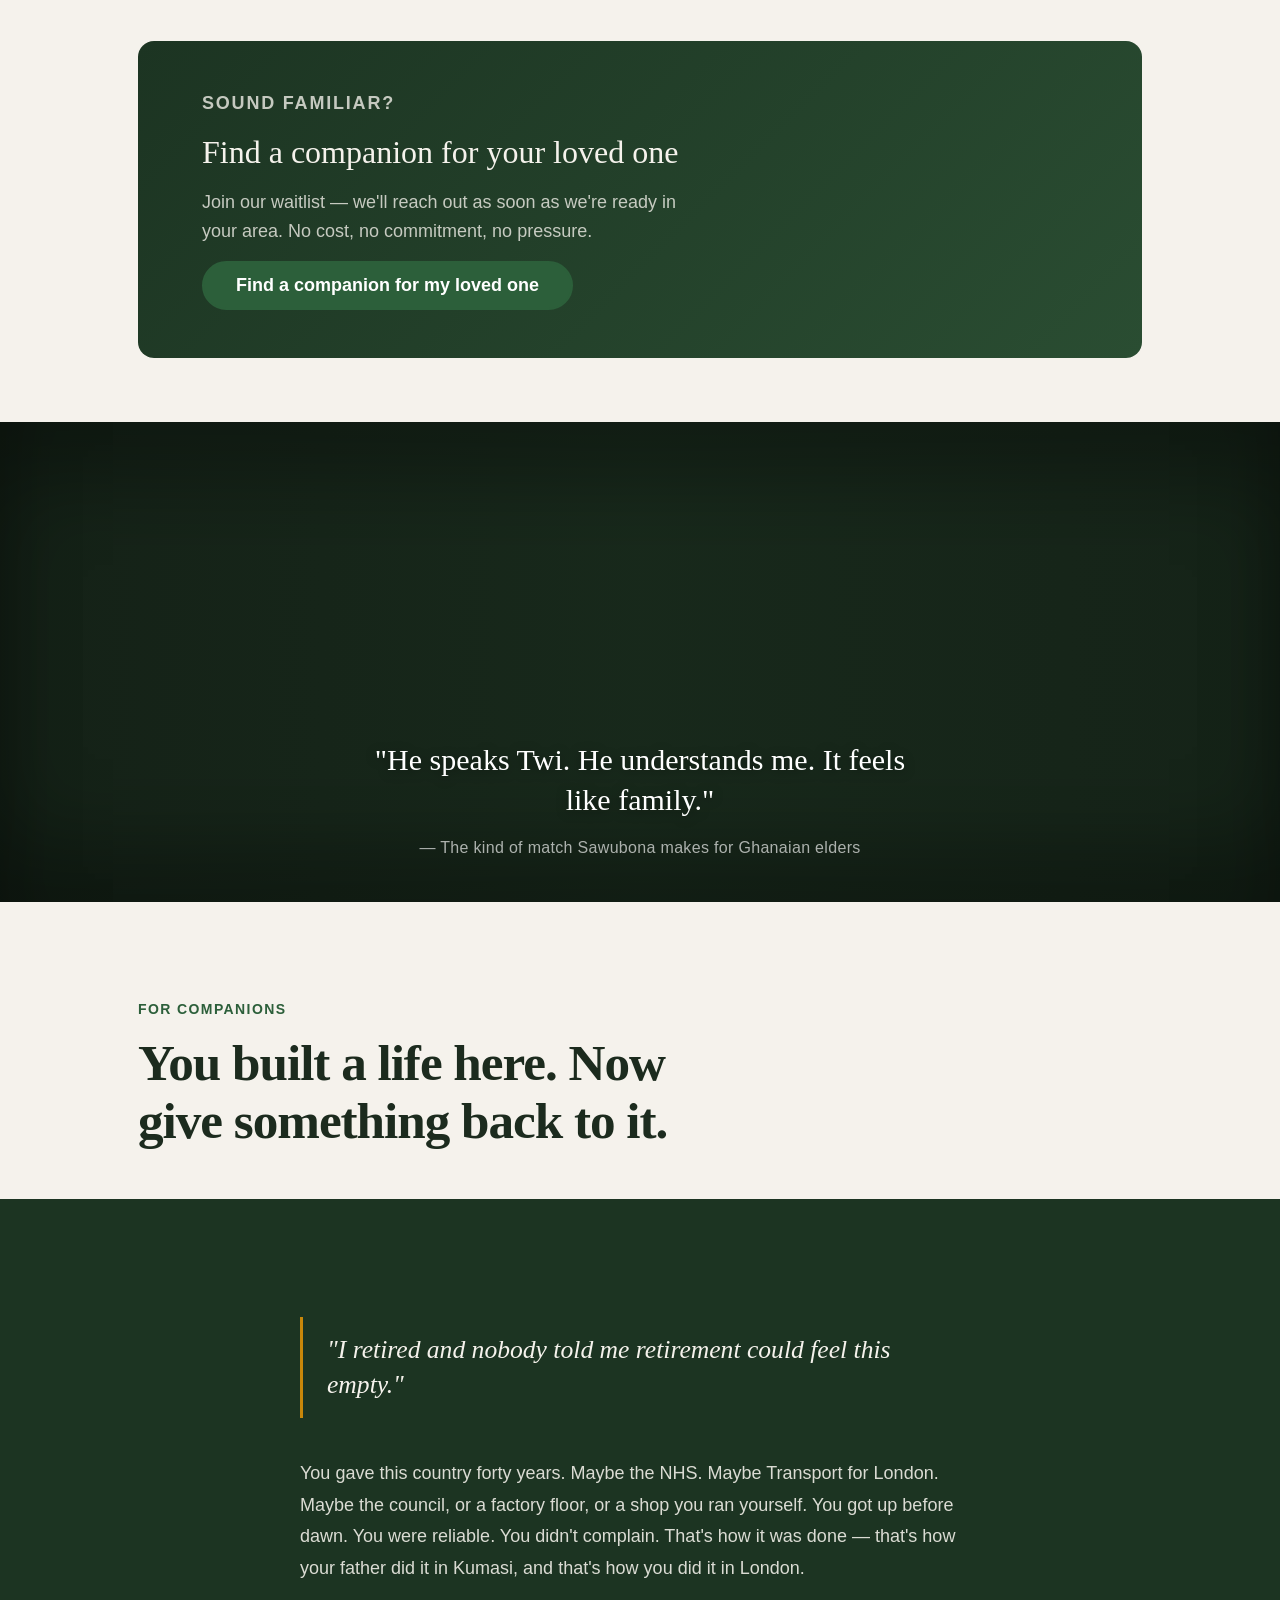
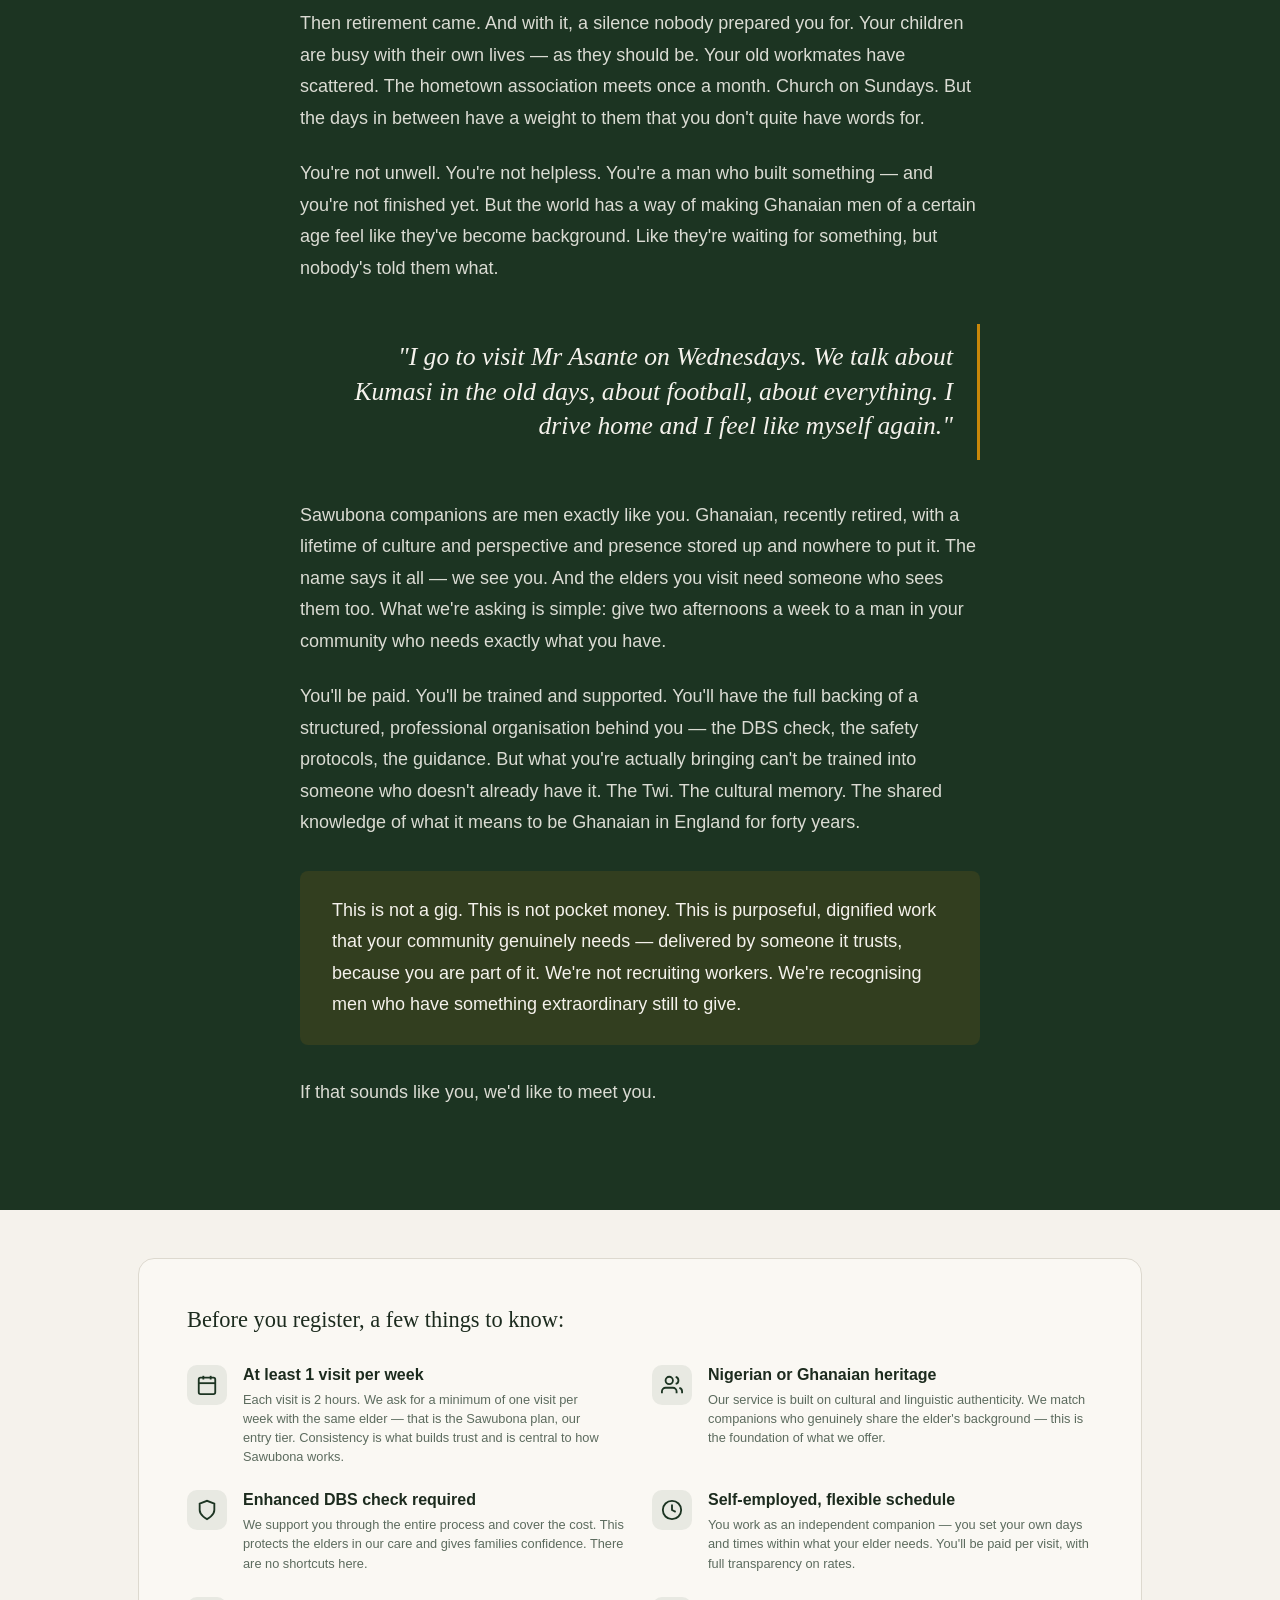
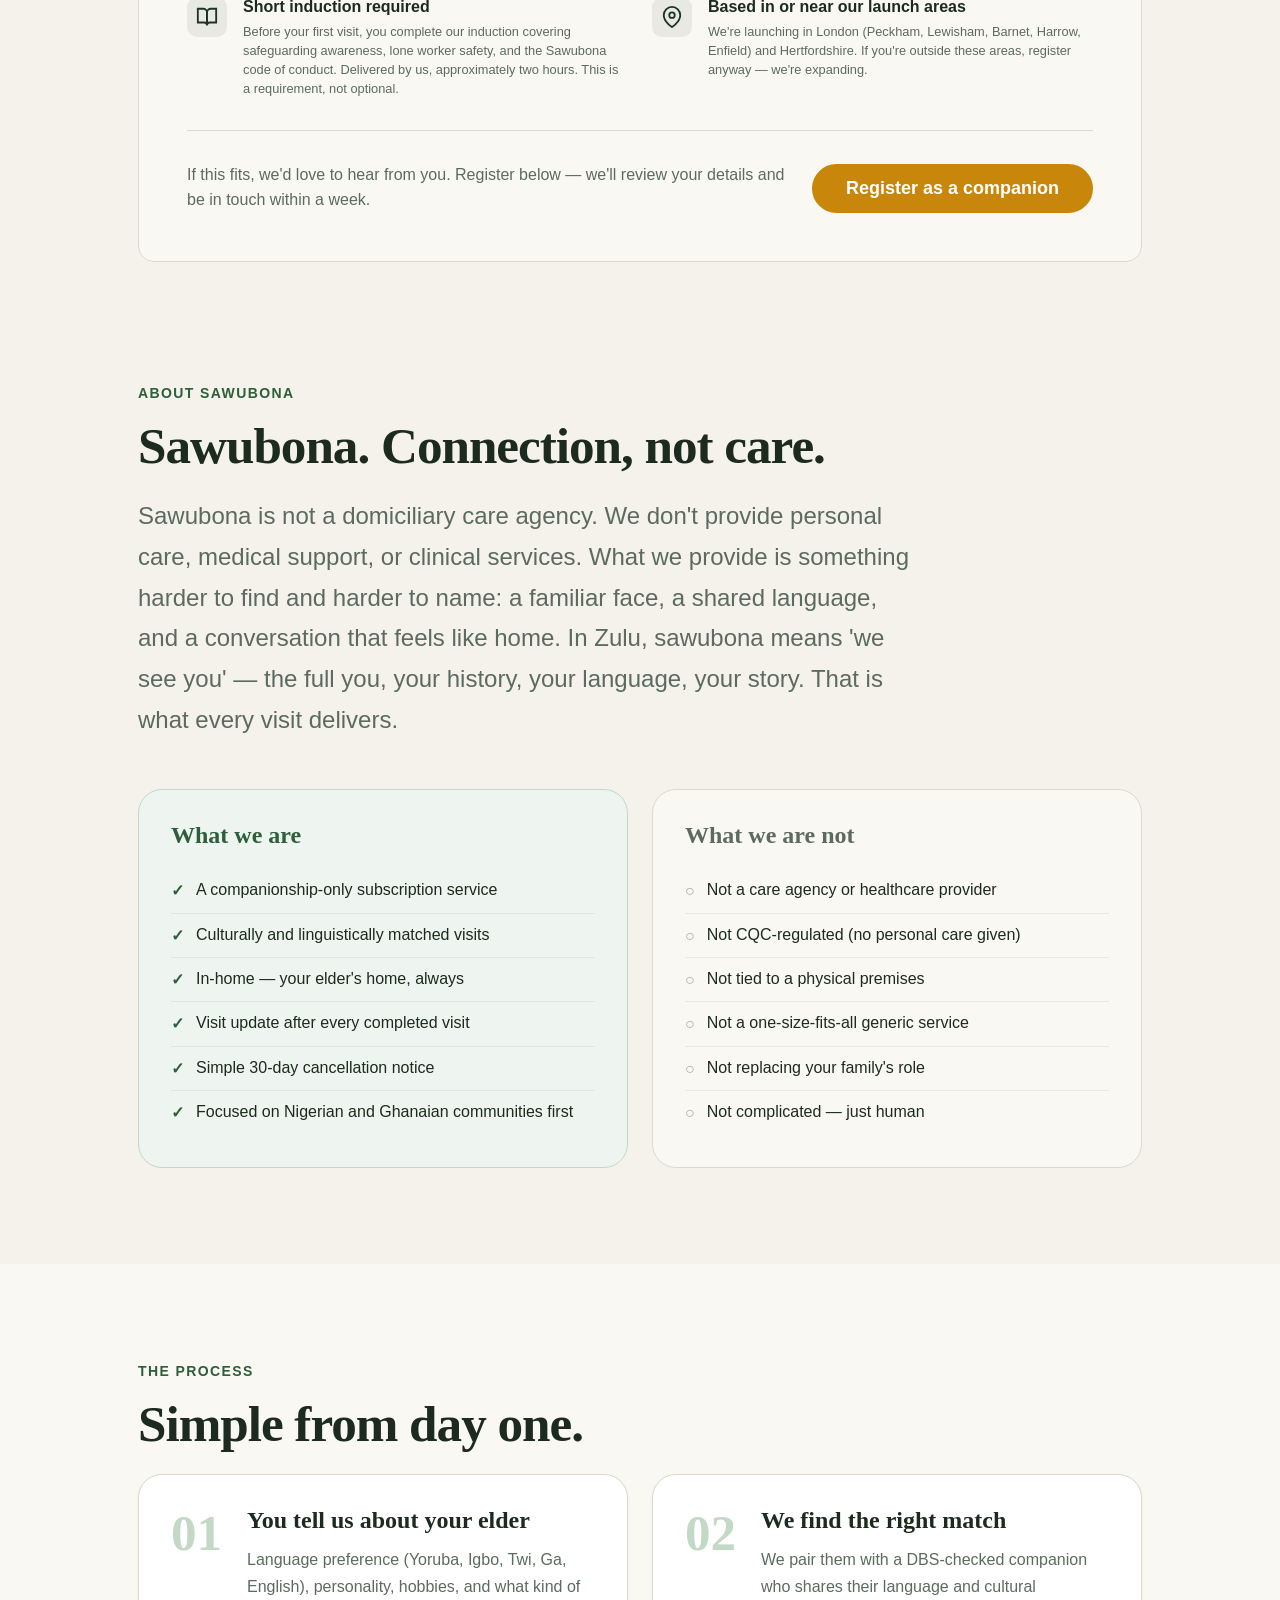
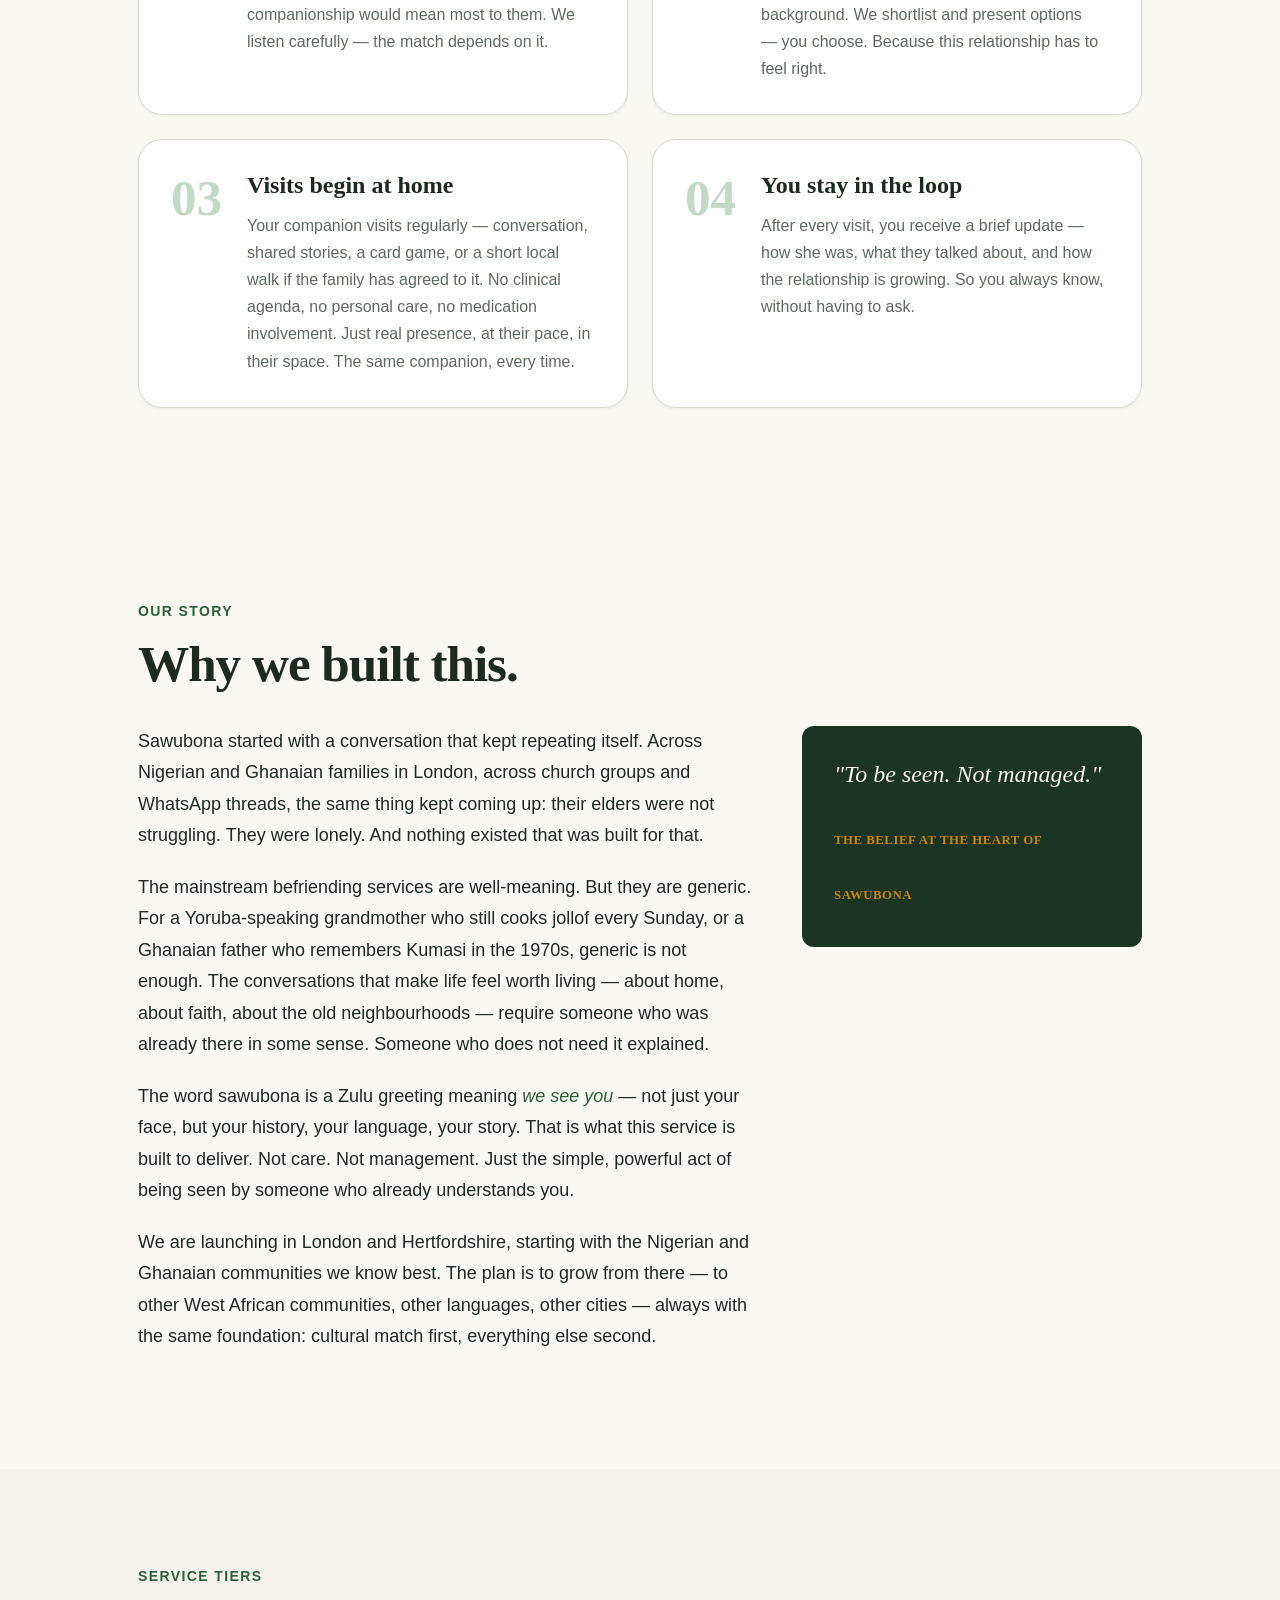
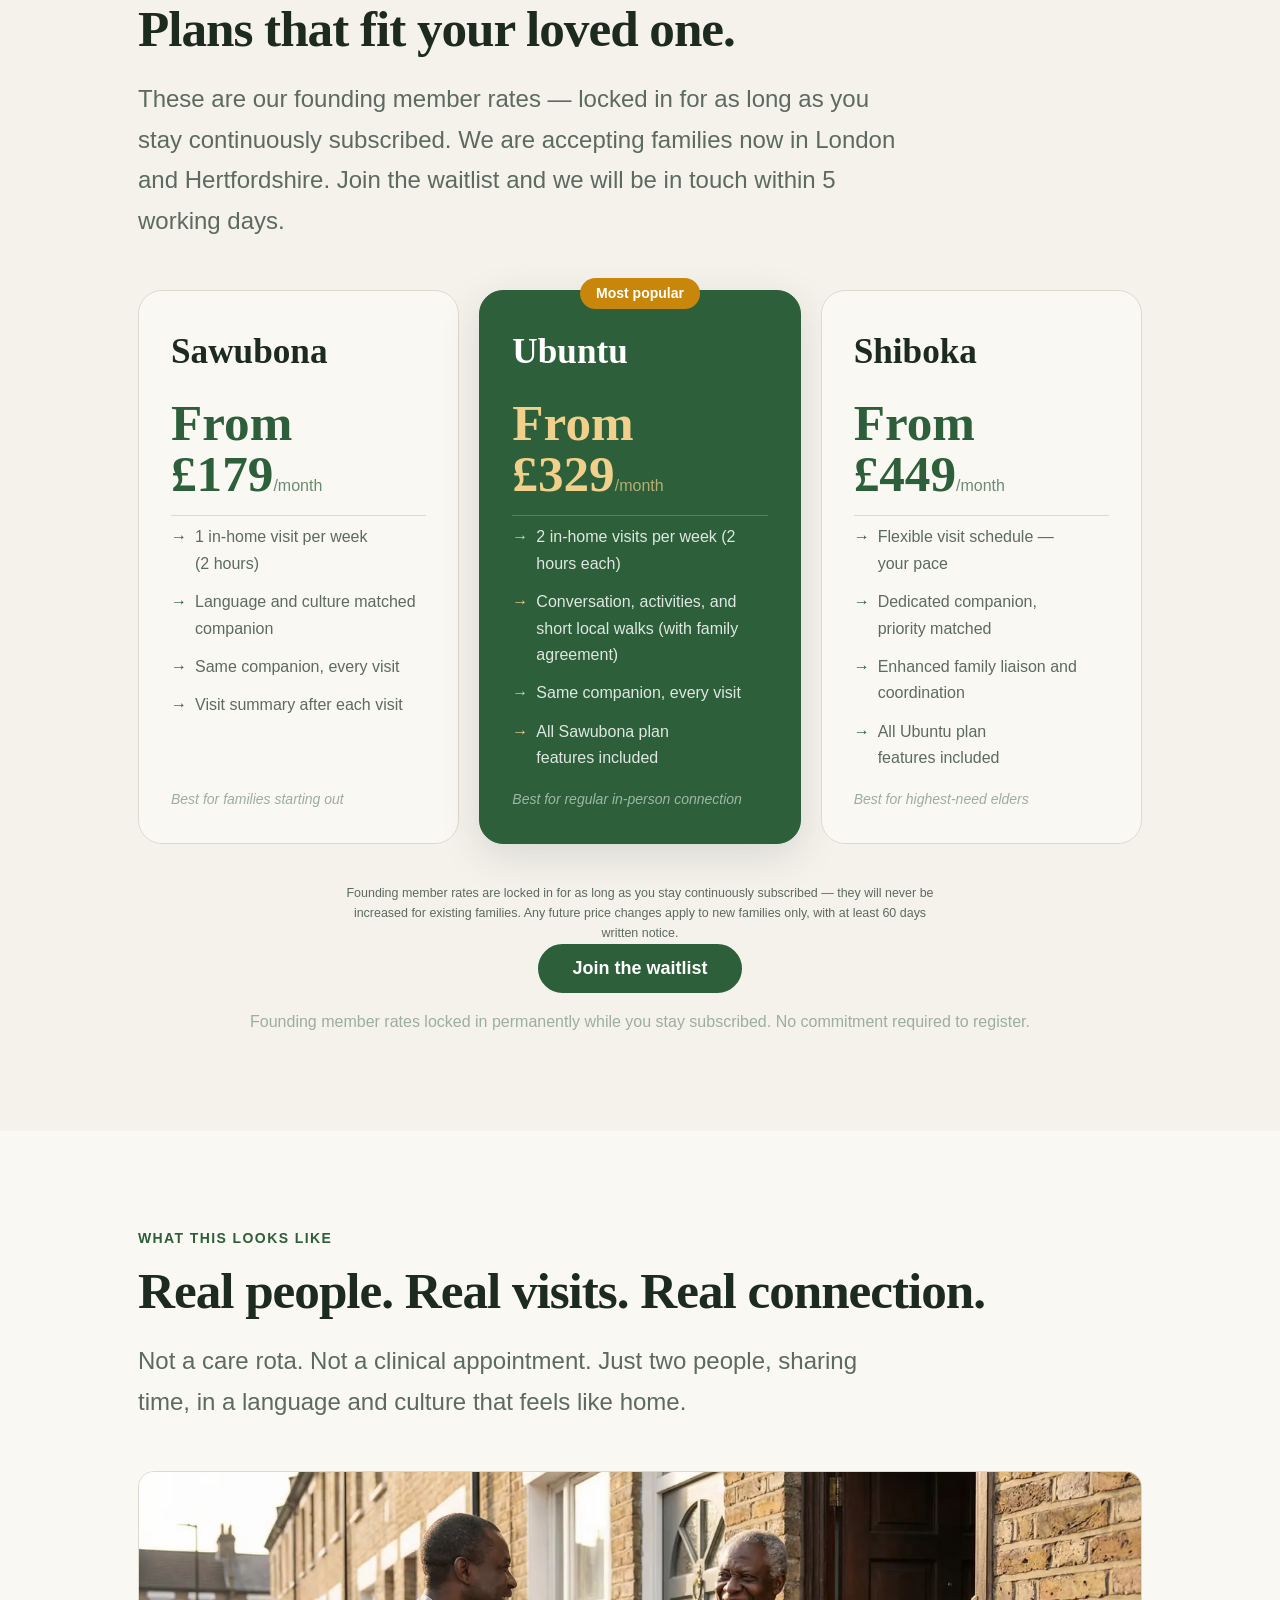
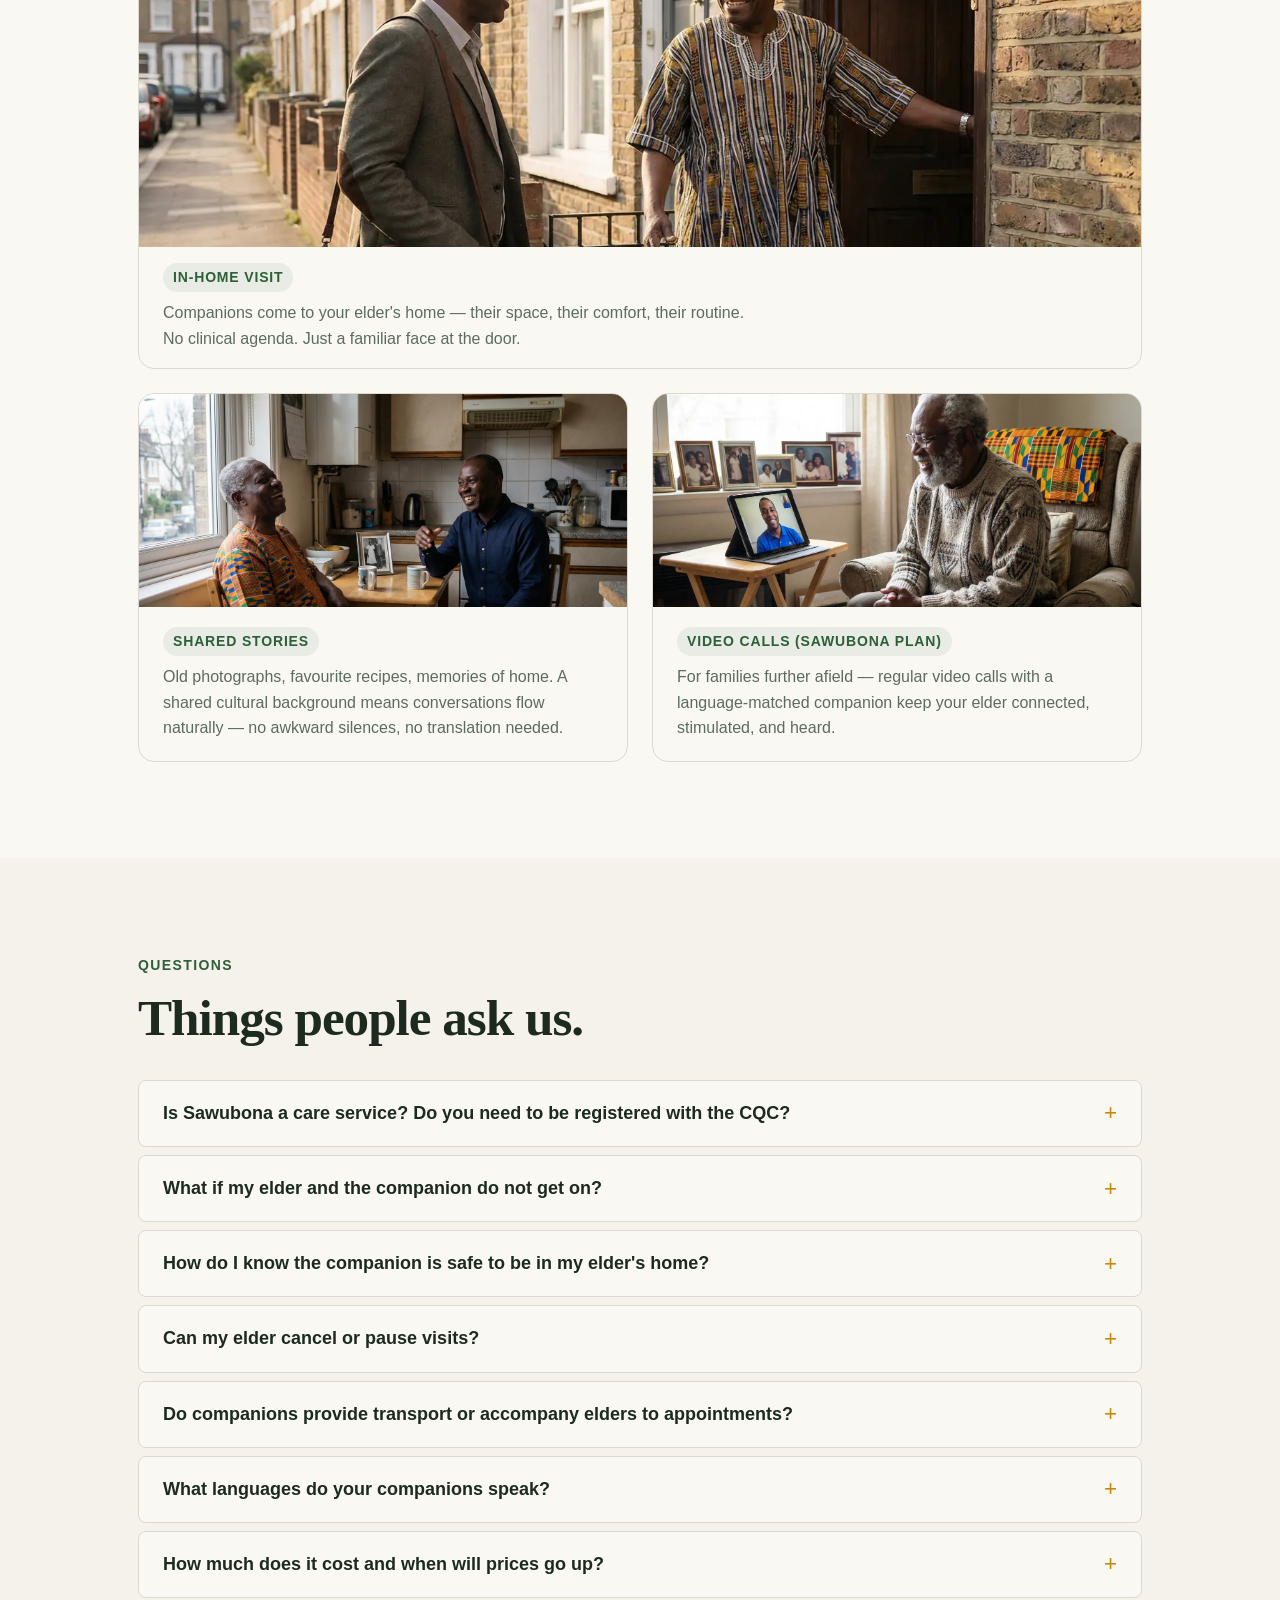
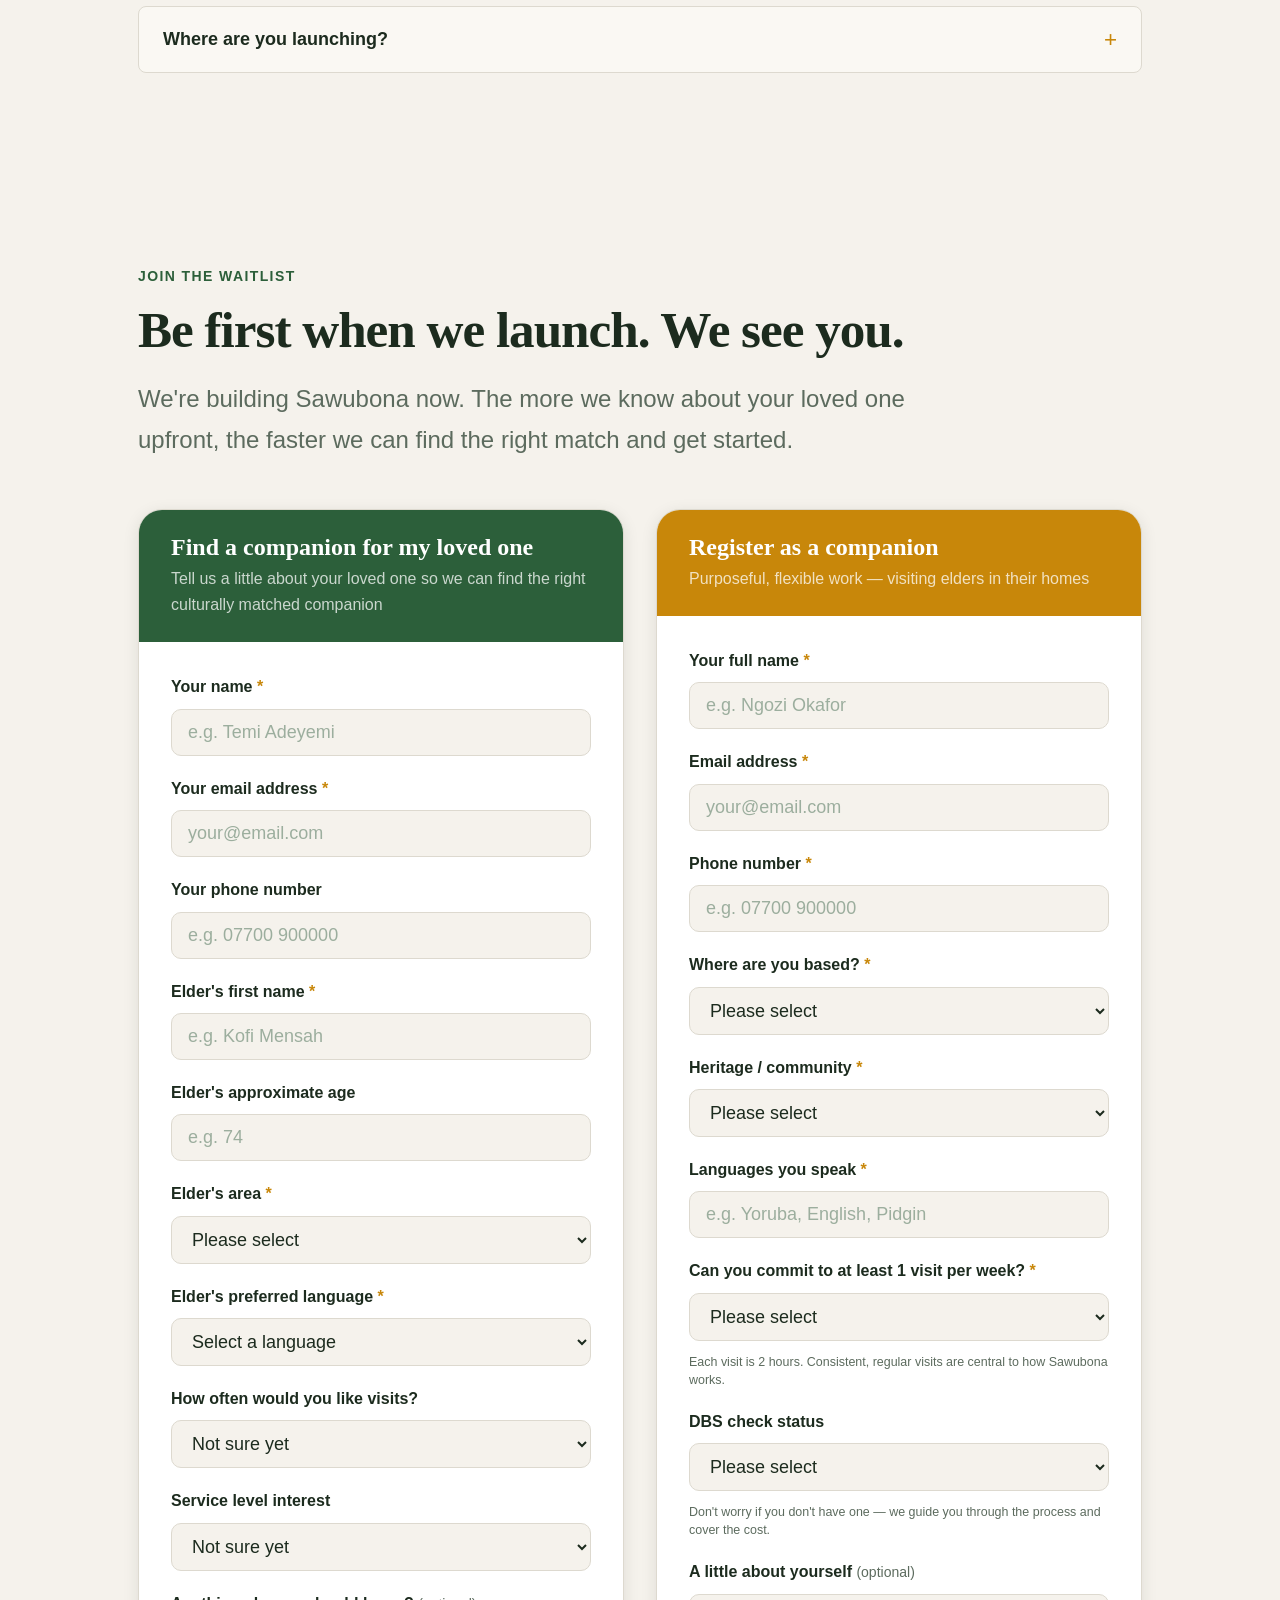
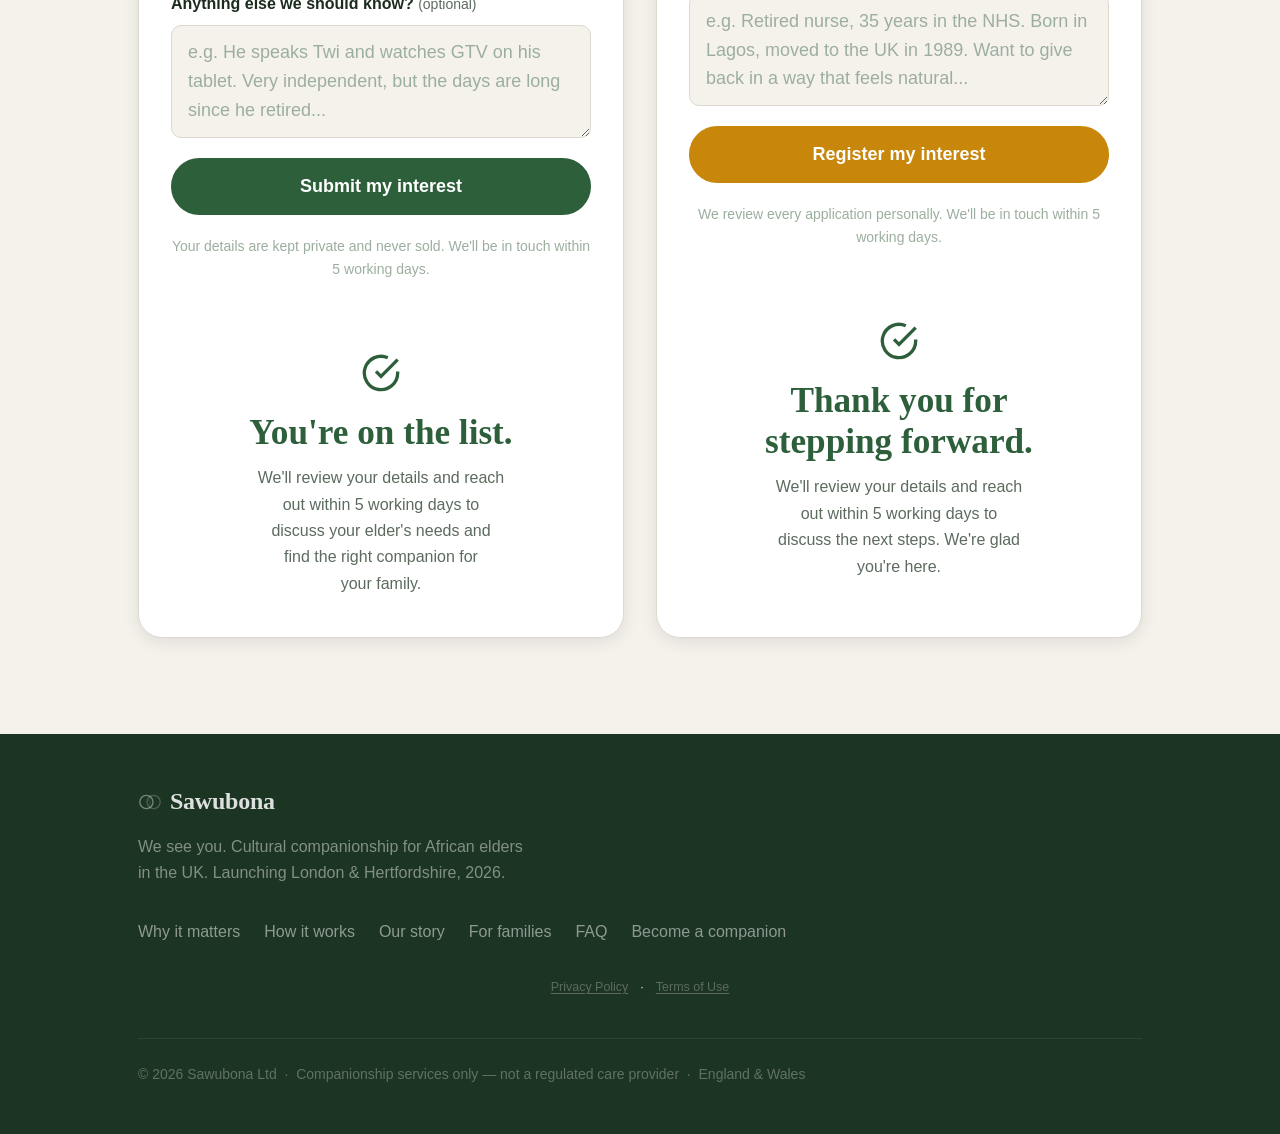
==== commit 9d573ca0: "Copy corrections: loved one, inclusive hero sub, minimum 1 visit" ====
--- a/index.html
+++ b/index.html
@@ -82,7 +82,7 @@
         </p>
         <div class="hero__ctas">
           <button class="btn btn--primary btn--lg" onclick="scrollToForm('family')">
-            Find a companion for my family
+            Find a companion for my loved one
           </button>
           <button class="btn btn--ghost btn--lg" onclick="scrollToForm('companion')">
             Become a companion
@@ -197,9 +197,9 @@
       <div class="story-cta-block">
         <div class="story-cta-inner">
           <p class="story-cta-label">Sound familiar?</p>
-          <h3 id="story-cta-heading">Find a companion for your family</h3>
+          <h3 id="story-cta-heading">Find a companion for your loved one</h3>
           <p>Join our waitlist — we'll reach out as soon as we're ready in your area. No cost, no commitment, no pressure.</p>
-          <button class="btn btn--primary btn--lg" onclick="scrollToForm('family')">Find a companion for my family</button>
+          <button class="btn btn--primary btn--lg" onclick="scrollToForm('family')">Find a companion for my loved one</button>
         </div>
       </div>
     </div>
@@ -266,8 +266,8 @@
           <div class="prereq-item">
             <div class="prereq-icon"><svg width="22" height="22" viewBox="0 0 24 24" fill="none" stroke="currentColor" stroke-width="2"><rect x="3" y="4" width="18" height="18" rx="2" ry="2"/><line x1="16" y1="2" x2="16" y2="6"/><line x1="8" y1="2" x2="8" y2="6"/><line x1="3" y1="10" x2="21" y2="10"/></svg></div>
             <div>
-              <strong>Minimum 2 visits per week</strong>
-              <p>Each visit is 2 hours. We need companions who can commit to a regular weekly schedule with the same elder. Consistency is what builds trust and is central to how Sawubona works.</p>
+              <strong>At least 1 visit per week</strong>
+              <p>Each visit is 2 hours. We ask for a minimum of one visit per week with the same elder — that is the Sawubona plan, our entry tier. Consistency is what builds trust and is central to how Sawubona works.</p>
             </div>
           </div>
           <div class="prereq-item">
@@ -420,7 +420,7 @@
   <section class="section" id="for-families">
     <div class="container">
       <div class="section-label">Service tiers</div>
-      <h2 class="section-title">Plans that fit your family.</h2>
+      <h2 class="section-title">Plans that fit your loved one.</h2>
       <p class="section-intro">These are our founding member rates — locked in for as long as you stay continuously subscribed. We are accepting families now in London and Hertfordshire. Join the waitlist and we will be in touch within 5 working days.</p>
       <div class="plans">
         <div class="plan">
@@ -460,7 +460,7 @@
       </div>
       <p class="plans__smallprint">Founding member rates are locked in for as long as you stay continuously subscribed — they will never be increased for existing families. Any future price changes apply to new families only, with at least 60 days written notice.</p>
       <div class="plans__cta">
-        <button class="btn btn--primary btn--lg" onclick="scrollToForm('family')">Join the family waitlist</button>
+        <button class="btn btn--primary btn--lg" onclick="scrollToForm('family')">Join the waitlist</button>
         <p class="plans__note">Founding member rates locked in permanently while you stay subscribed. No commitment required to register.</p>
       </div>
     </div>
@@ -584,8 +584,8 @@
         <!-- FAMILY FORM -->
         <div class="form-card" id="form-family">
           <div class="form-card__header form-card__header--teal">
-            <h3 id="family-form-heading">Find a companion for my family</h3>
-            <p id="family-form-sub">Tell us a little about your elder so we can find the right match</p>
+            <h3 id="family-form-heading">Find a companion for my loved one</h3>
+            <p id="family-form-sub">Tell us a little about your loved one so we can find the right match</p>
           </div>
           <form class="waitlist-form" id="family-form" novalidate>
             <input type="hidden" name="variant" id="family-variant-field" value="A" />
@@ -721,10 +721,10 @@
               <input type="text" id="comp-language" name="languages" placeholder="e.g. Yoruba, English, Pidgin" required />
             </div>
             <div class="field">
-              <label for="comp-availability">Can you commit to at least 2 visits per week? <span class="field-required">*</span></label>
+              <label for="comp-availability">Can you commit to at least 1 visit per week? <span class="field-required">*</span></label>
               <select id="comp-availability" name="availability" required>
                 <option value="">Please select</option>
-                <option value="yes-2">Yes — I can do 2 visits per week</option>
+                <option value="yes-2">Yes — I can do at least 1 visit per week</option>
                 <option value="yes-more">Yes — I can do 3 or more per week</option>
                 <option value="maybe">Possibly — depends on the schedule</option>
                 <option value="no">Not right now — fewer than 2 per week</option>
@@ -793,66 +793,5 @@
 
   <script src="main.js"></script>
   <script src="variant.js"></script>
-<script data-pplx-inline-edit>
-(function(){
-  if(window===window.top)return;
-  function inlineAll(orig,clone){
-    if(orig.nodeType!==1)return;
-    try{
-      var cs=getComputedStyle(orig);
-      var t='';
-      for(var i=0;i<cs.length;i++){t+=cs[i]+':'+cs.getPropertyValue(cs[i])+';';}
-      clone.style.cssText=t;
-    }catch(e){}
-    var oc=orig.children,cc=clone.children;
-    for(var j=0;j<oc.length&&j<cc.length;j++){inlineAll(oc[j],cc[j]);}
-  }
-  function stripExternal(clone){
-    var imgs=clone.querySelectorAll('img');
-    for(var i=0;i<imgs.length;i++){
-      var s=imgs[i].getAttribute('src');
-      if(s&&!s.startsWith('data:'))imgs[i].removeAttribute('src');
-    }
-    var all=clone.querySelectorAll('*');
-    for(var i=0;i<all.length;i++){
-      var st=all[i].style.cssText;
-      if(st&&st.indexOf('url(')>=0){
-        all[i].style.cssText=st.replace(/url\(["']?(?!data:)[^)"']*["']?\)/gi,'none');
-      }
-    }
-  }
-  window.addEventListener('message',function(e){
-    if(!e.data||e.data.type!=='INLINE_EDIT_CAPTURE_REQUEST')return;
-    var scrollX=window.scrollX||window.pageXOffset||0;
-    var scrollY=window.scrollY||window.pageYOffset||0;
-    var w=window.innerWidth,h=window.innerHeight;
-    try{
-      var clone=document.documentElement.cloneNode(true);
-      var rm=clone.querySelectorAll('script,link[rel="stylesheet"],style');
-      for(var i=0;i<rm.length;i++){rm[i].remove();}
-      inlineAll(document.documentElement,clone);
-      stripExternal(clone);
-      var html=new XMLSerializer().serializeToString(clone);
-      var svg='<svg xmlns="http://www.w3.org/2000/svg" width="'+w+'" height="'+h+'">'
-        +'<foreignObject width="100%" height="100%">'
-        +'<div xmlns="http://www.w3.org/1999/xhtml" style="width:'+w+'px;height:'+h+'px;overflow:hidden">'
-        +'<div style="transform:translate(-'+scrollX+'px,-'+scrollY+'px);transform-origin:top left">'
-        +html+'</div></div></foreignObject></svg>';
-      var svgUrl='data:image/svg+xml;charset=utf-8,'+encodeURIComponent(svg);
-      var img=new Image();
-      img.onload=function(){
-        var c=document.createElement('canvas');c.width=w;c.height=h;
-        c.getContext('2d').drawImage(img,0,0);
-        window.parent.postMessage({type:'INLINE_EDIT_SCREENSHOT_RESULT',dataUrl:c.toDataURL('image/png'),scrollX:scrollX,scrollY:scrollY},'*');
-      };
-      img.onerror=function(){
-        window.parent.postMessage({type:'INLINE_EDIT_SCREENSHOT_RESULT',dataUrl:null,scrollX:scrollX,scrollY:scrollY},'*');
-      };
-      img.src=svgUrl;
-    }catch(err){
-      window.parent.postMessage({type:'INLINE_EDIT_SCREENSHOT_RESULT',dataUrl:null,scrollX:scrollX,scrollY:scrollY},'*');
-    }
-  });
-})();
-</script></body>
+</body>
 </html>
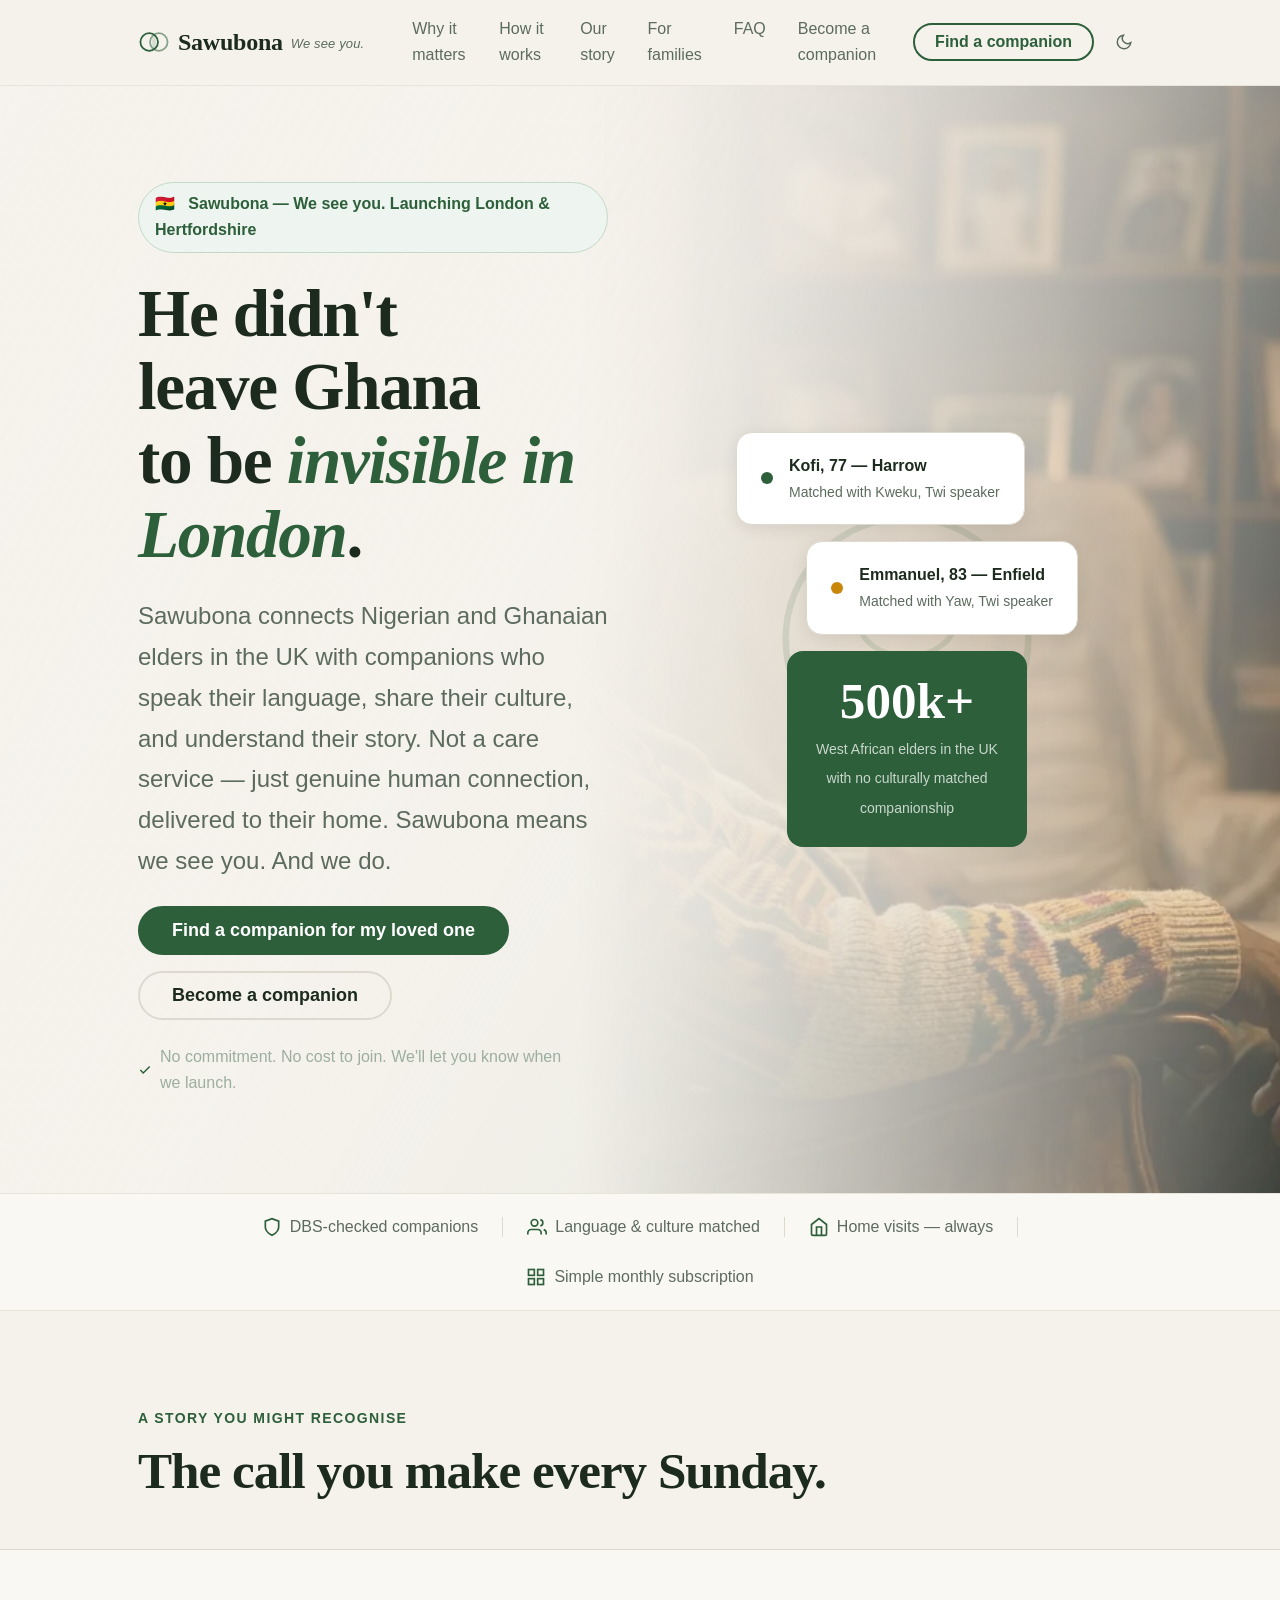
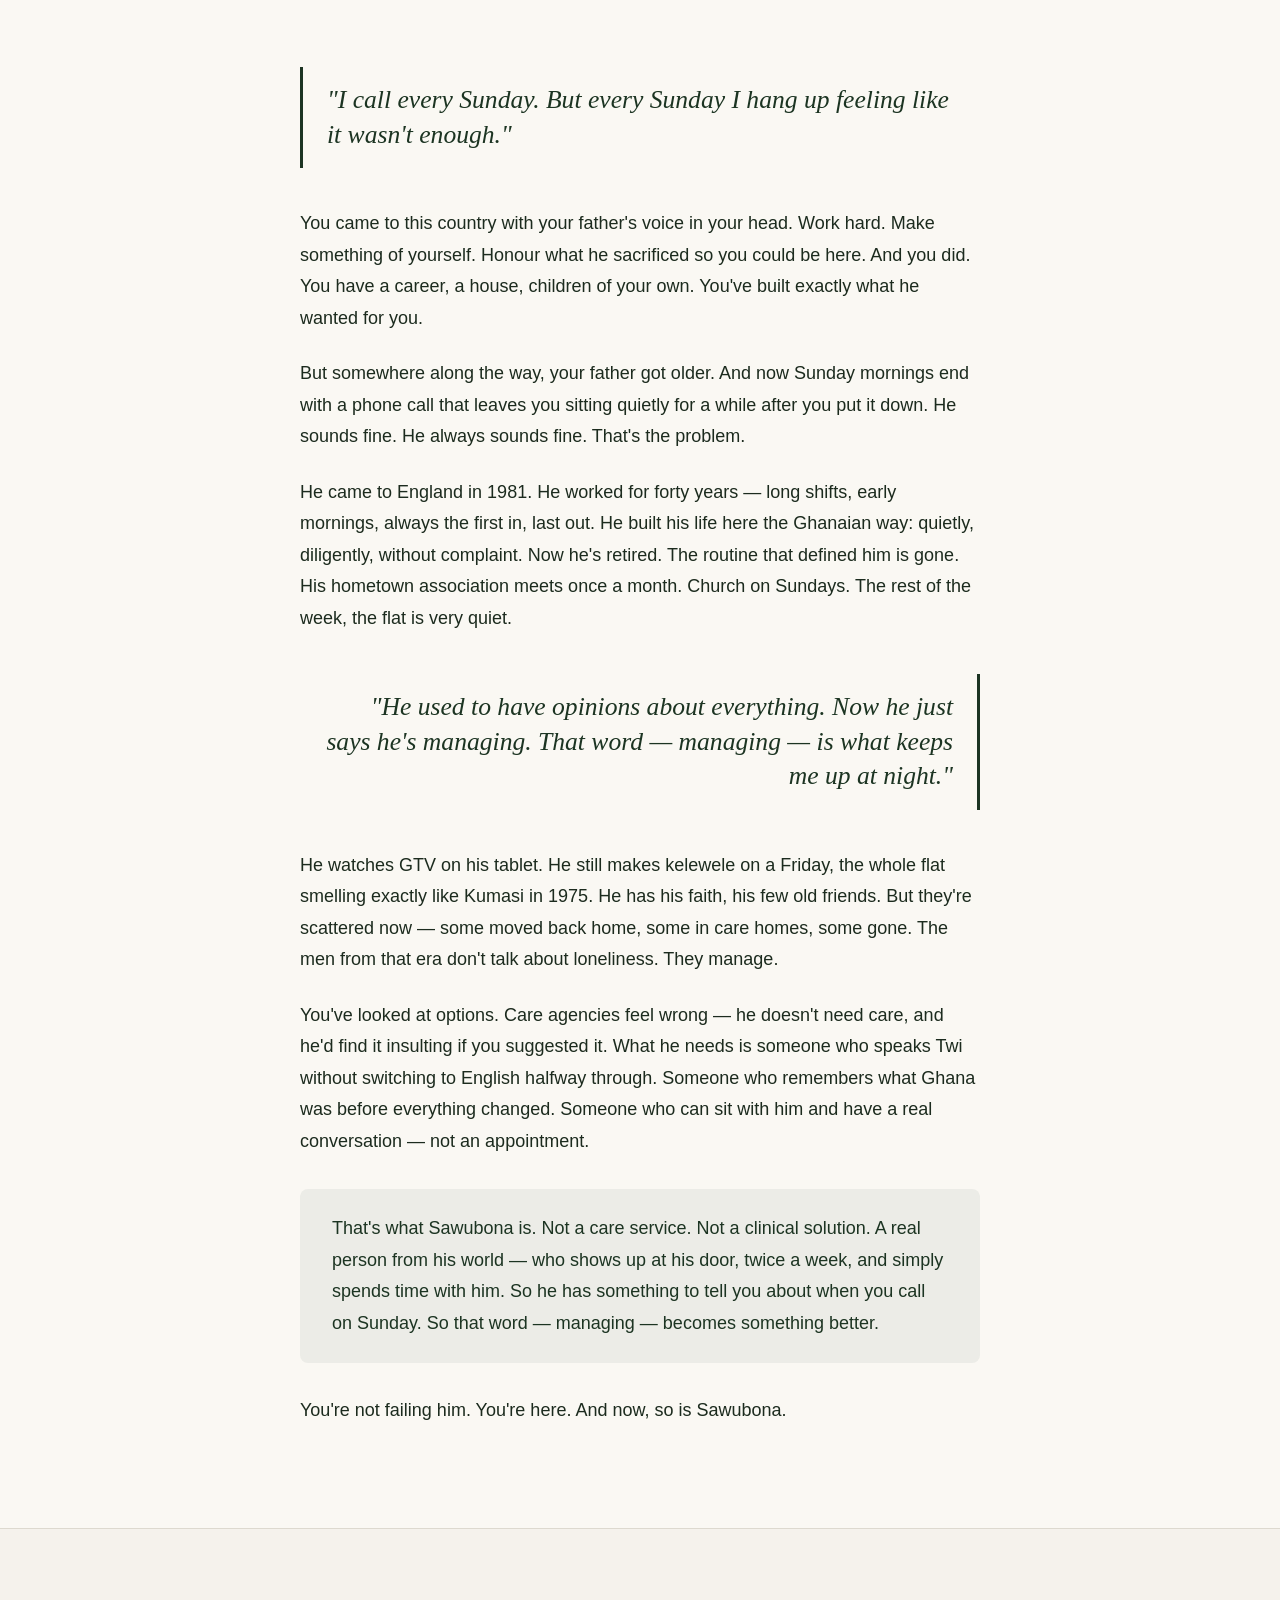
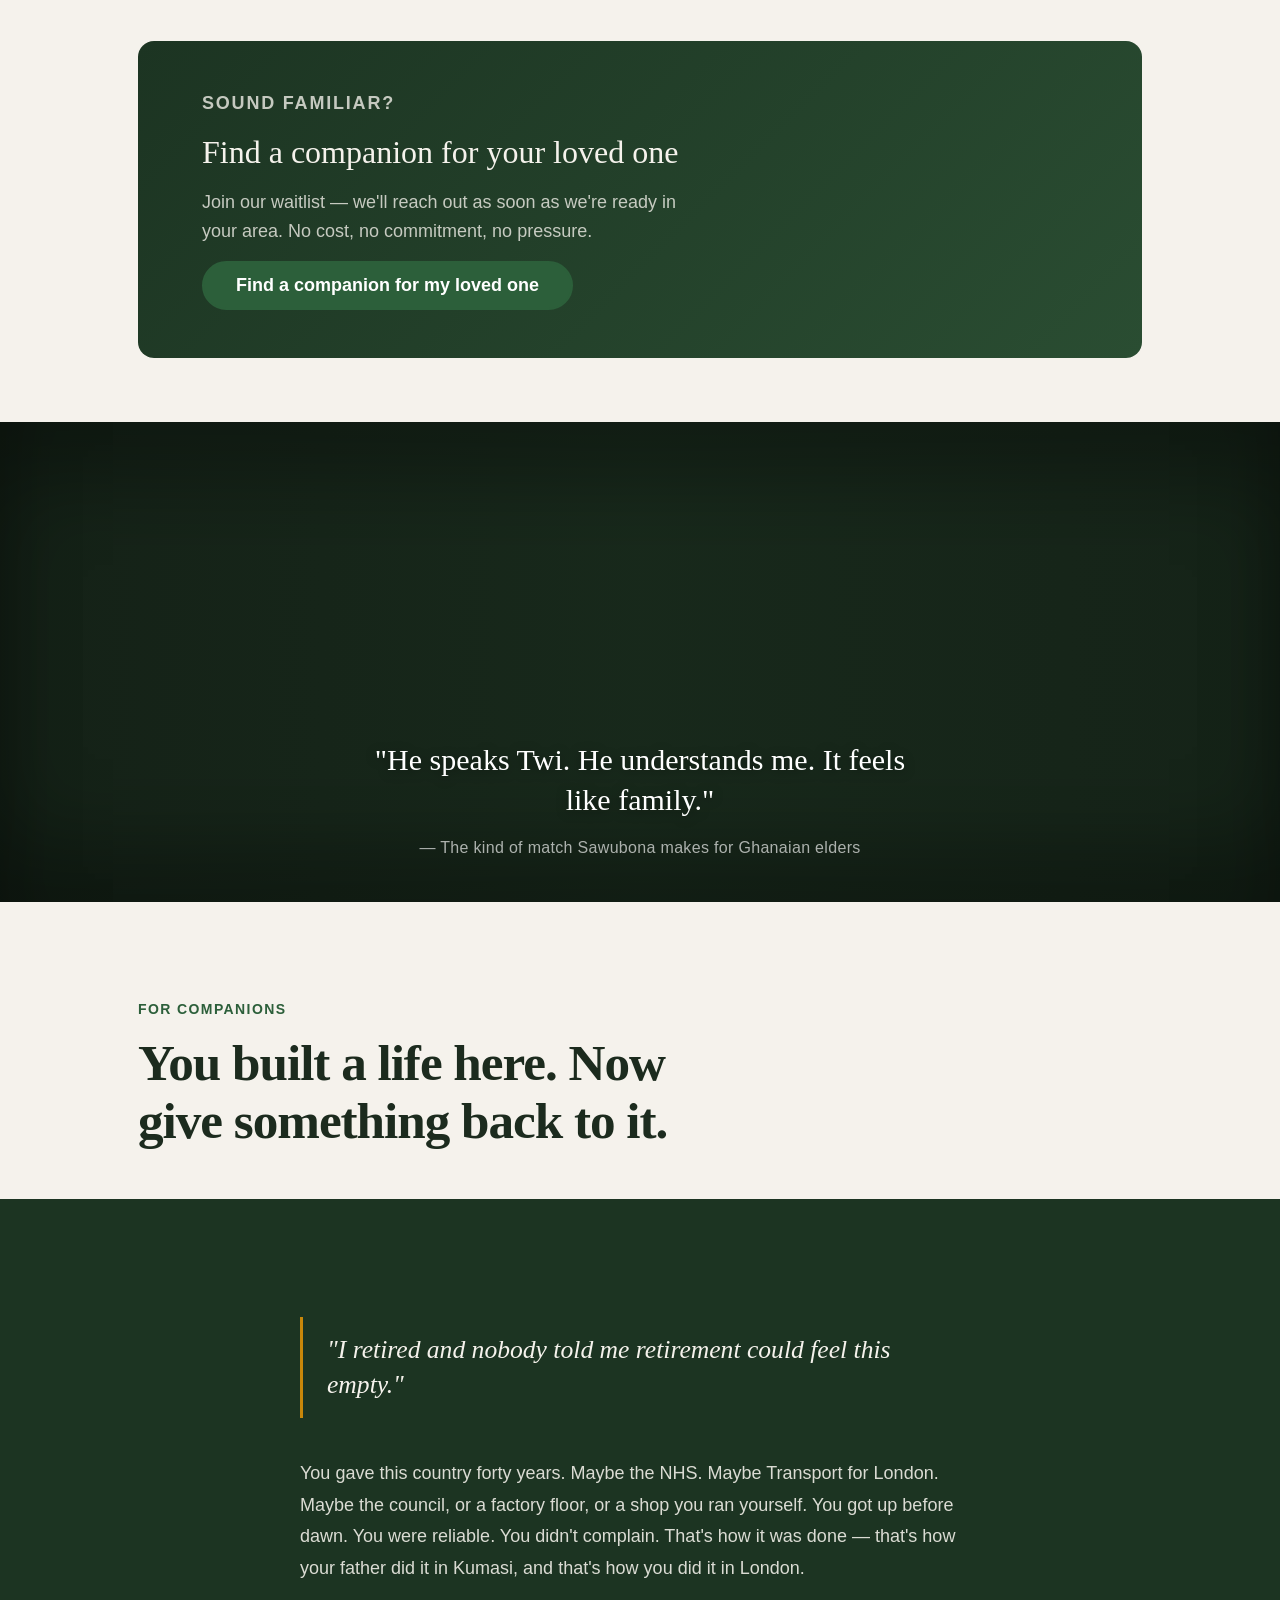
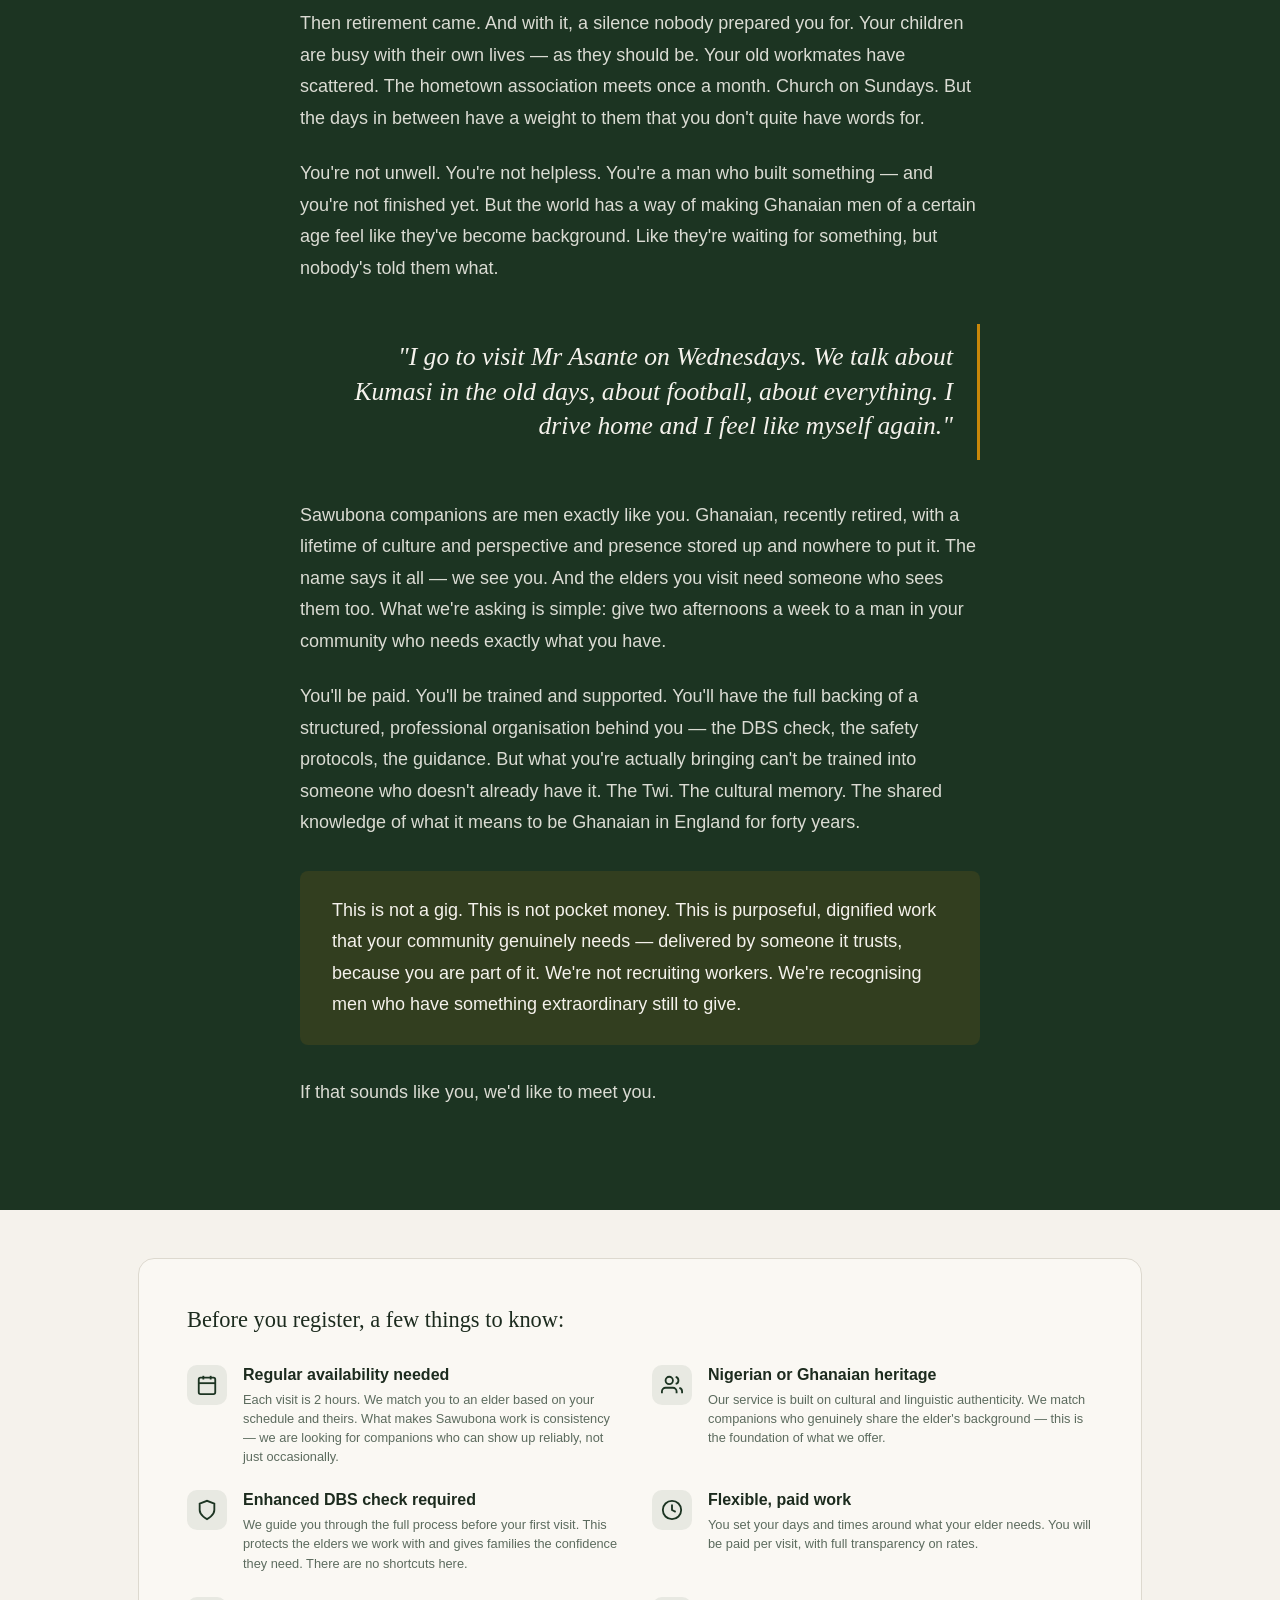
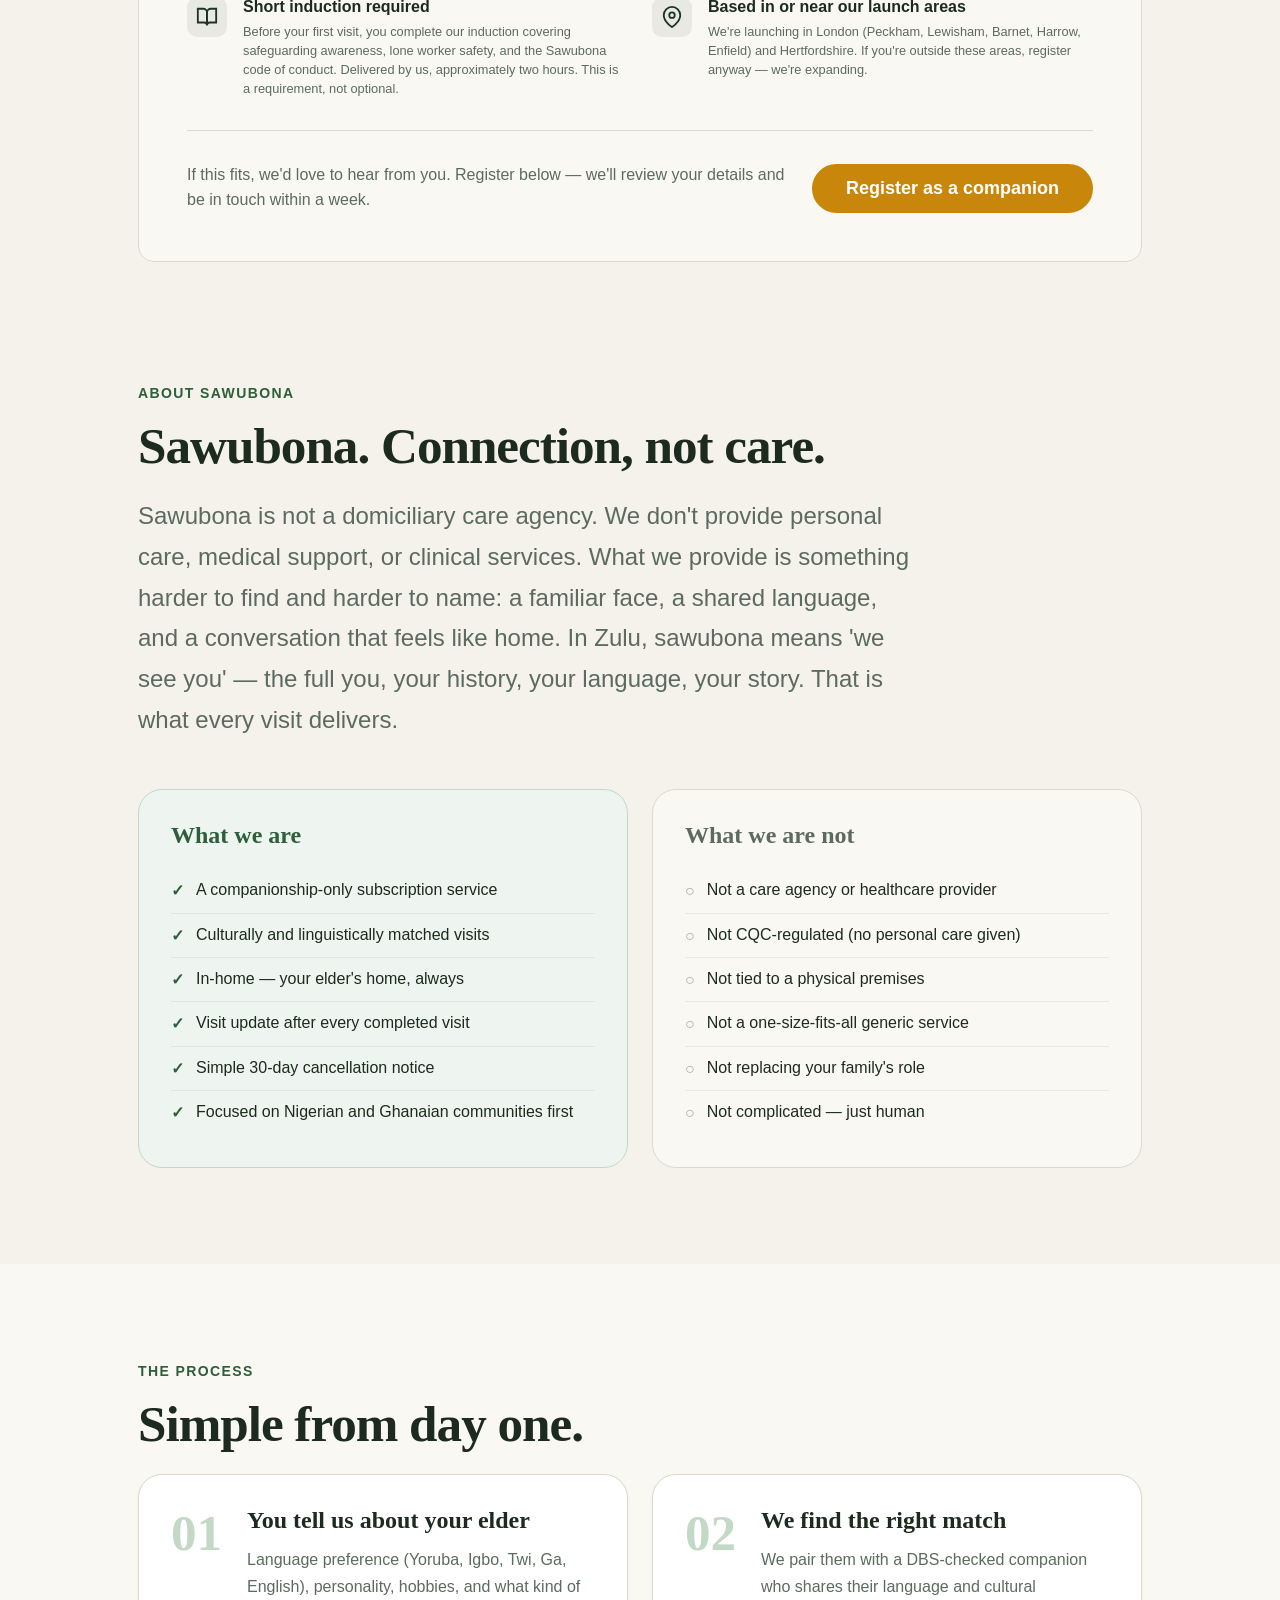
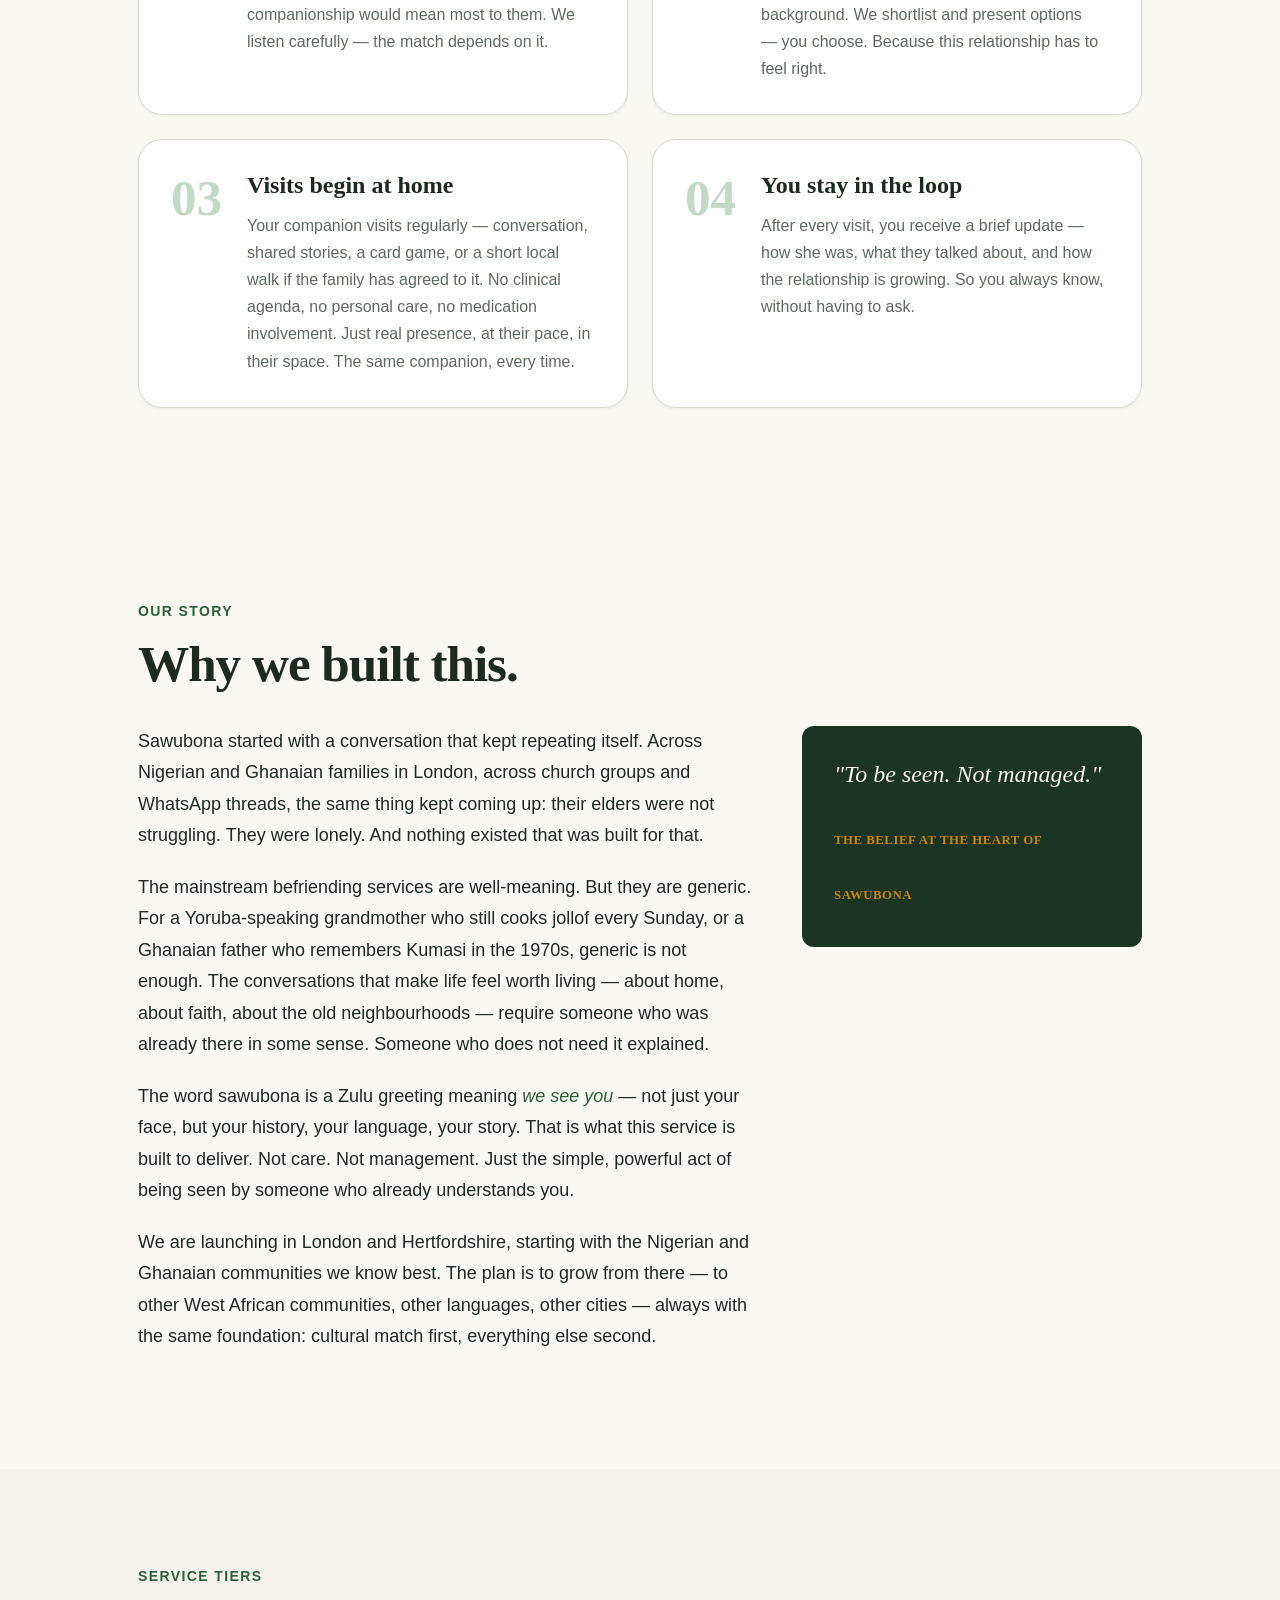
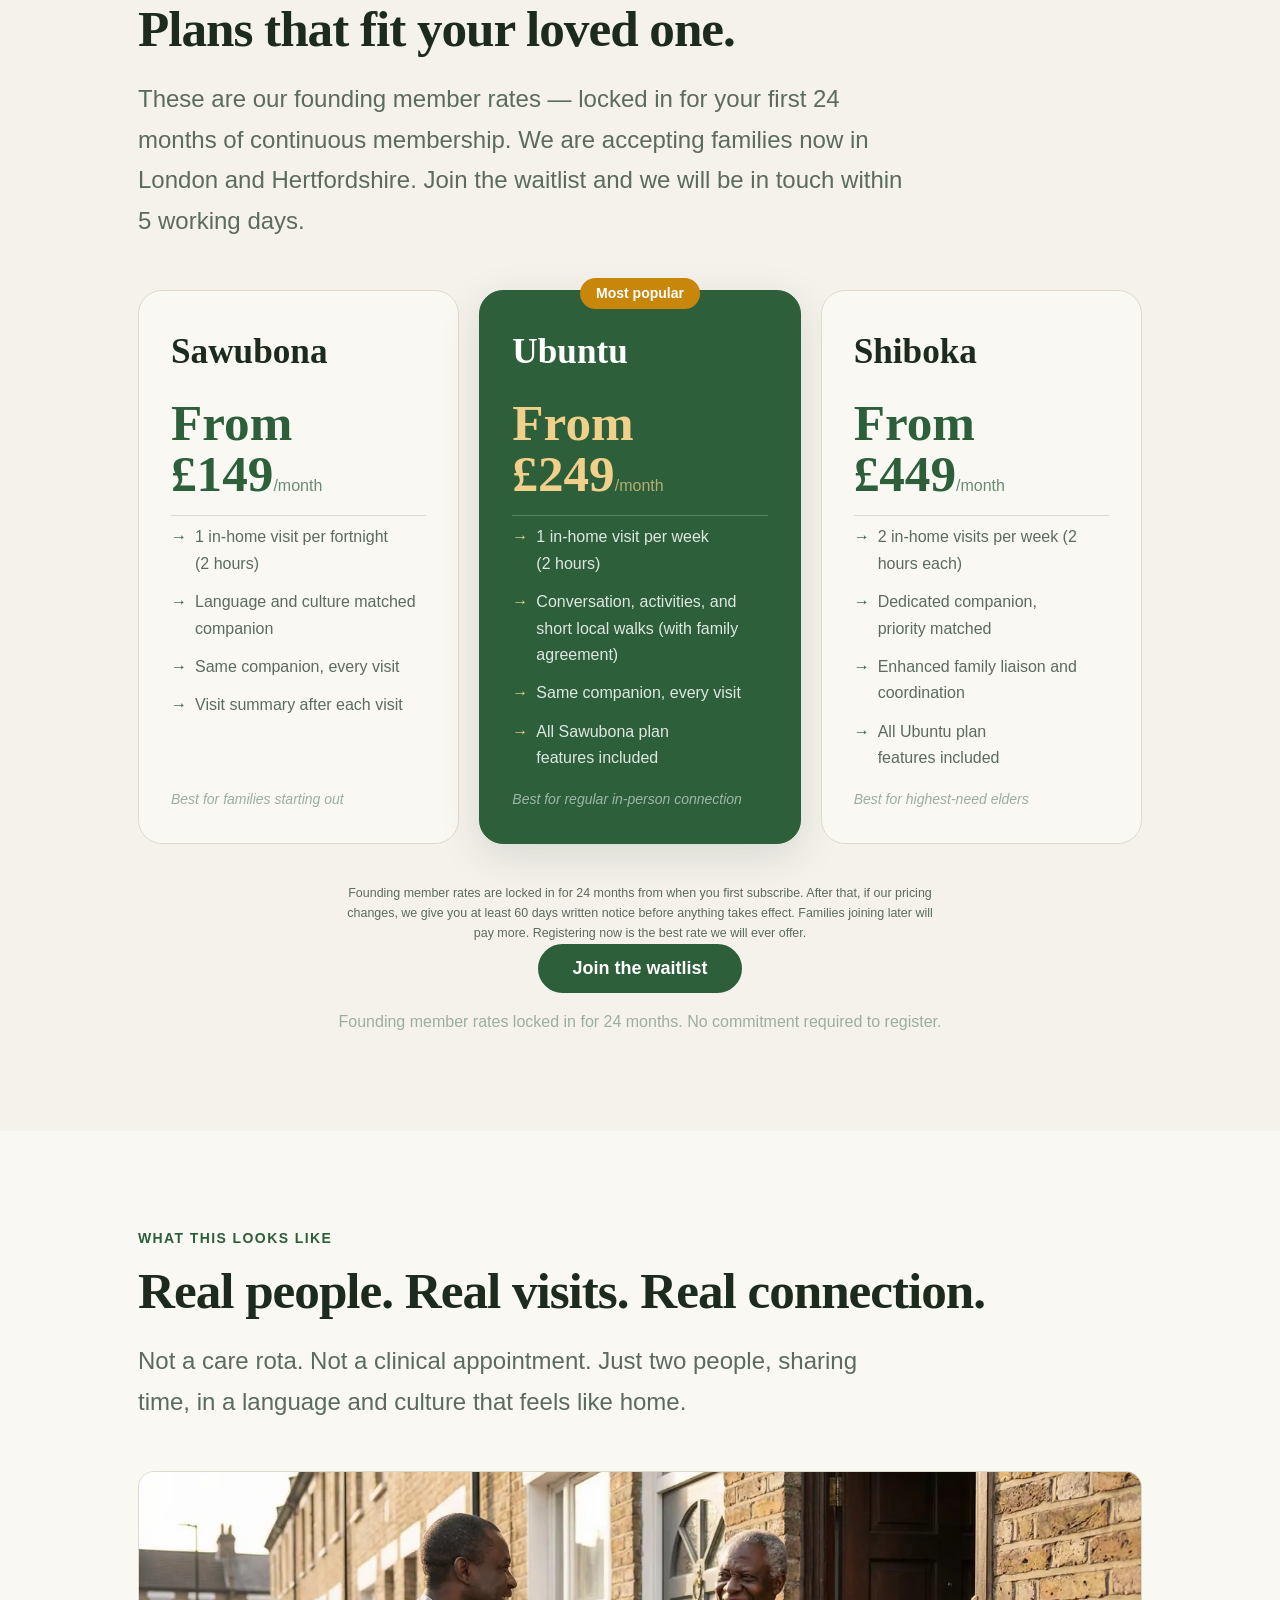
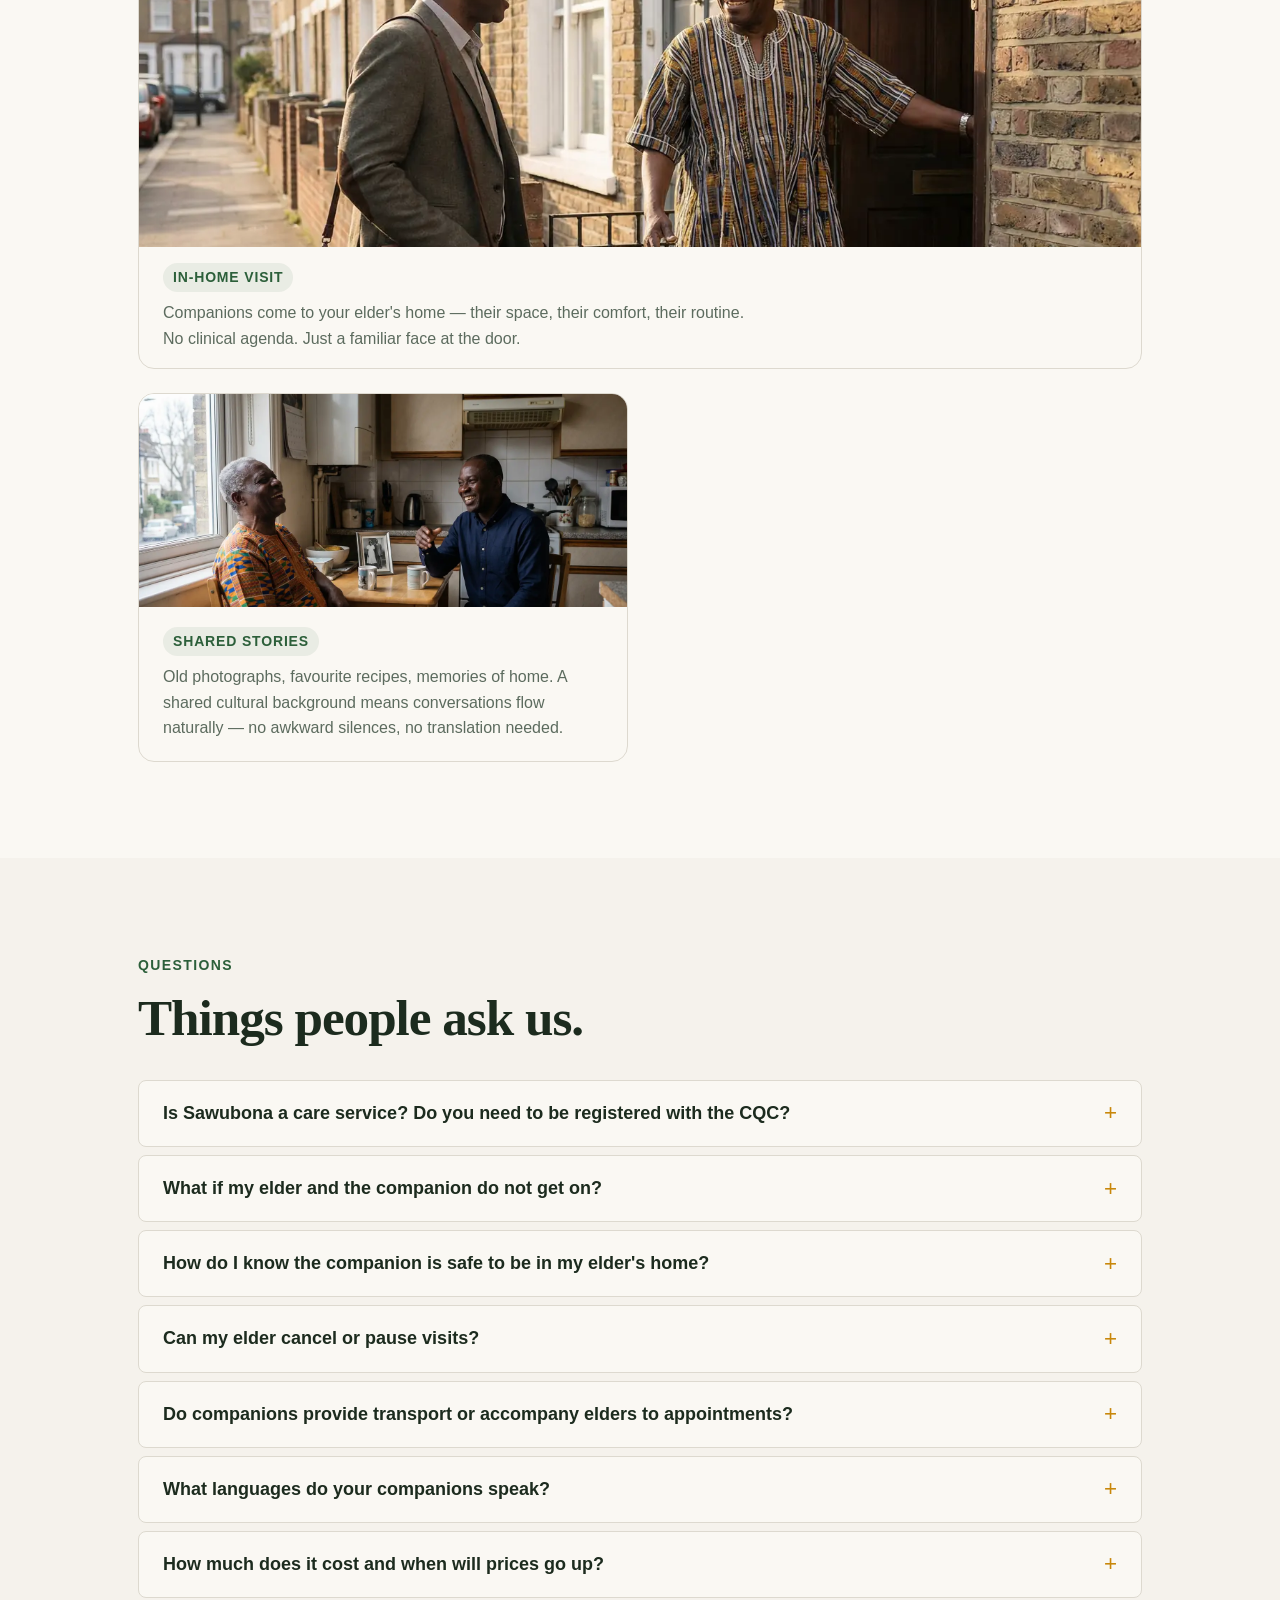
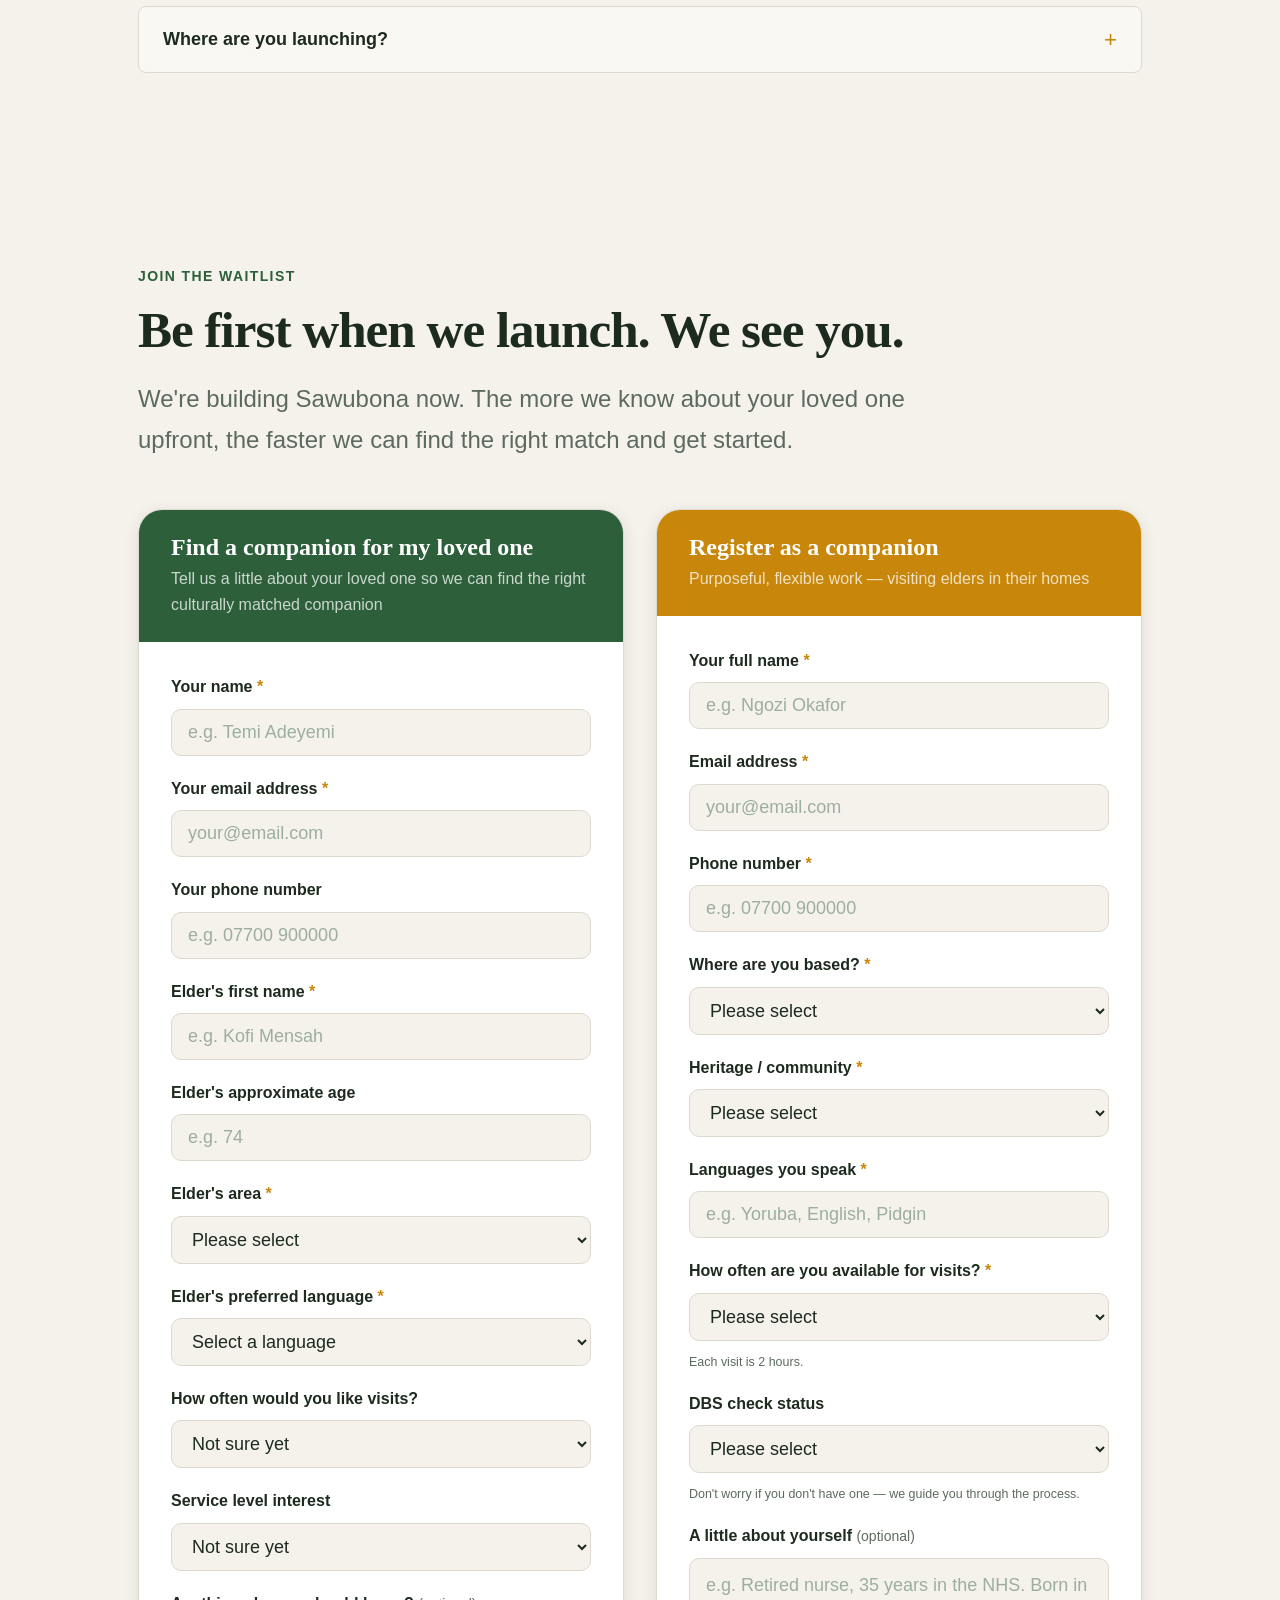
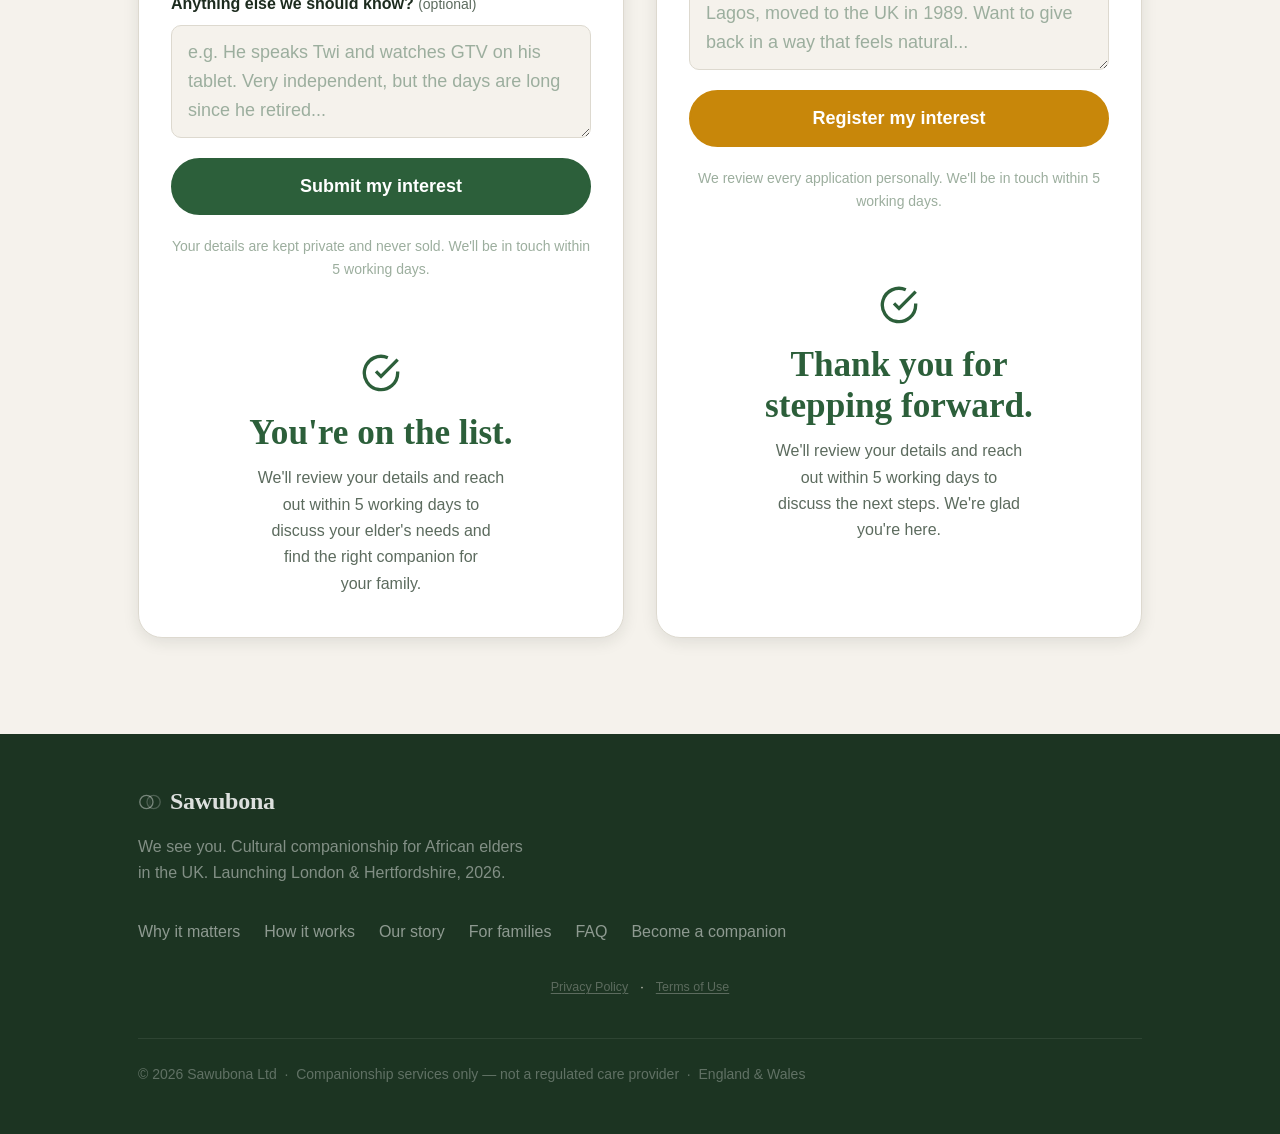
==== commit b79961d8: "Apply website edit brief: new pricing, 24-month founding member lock-in, companion copy, forms, vide" ====
--- a/index.html
+++ b/index.html
@@ -266,8 +266,8 @@
           <div class="prereq-item">
             <div class="prereq-icon"><svg width="22" height="22" viewBox="0 0 24 24" fill="none" stroke="currentColor" stroke-width="2"><rect x="3" y="4" width="18" height="18" rx="2" ry="2"/><line x1="16" y1="2" x2="16" y2="6"/><line x1="8" y1="2" x2="8" y2="6"/><line x1="3" y1="10" x2="21" y2="10"/></svg></div>
             <div>
-              <strong>At least 1 visit per week</strong>
-              <p>Each visit is 2 hours. We ask for a minimum of one visit per week with the same elder — that is the Sawubona plan, our entry tier. Consistency is what builds trust and is central to how Sawubona works.</p>
+              <strong>Regular availability needed</strong>
+              <p>Each visit is 2 hours. We match you to an elder based on your schedule and theirs. What makes Sawubona work is consistency — we are looking for companions who can show up reliably, not just occasionally.</p>
             </div>
           </div>
           <div class="prereq-item">
@@ -281,14 +281,14 @@
             <div class="prereq-icon"><svg width="22" height="22" viewBox="0 0 24 24" fill="none" stroke="currentColor" stroke-width="2"><path d="M12 22s8-4 8-10V5l-8-3-8 3v7c0 6 8 10 8 10z"/></svg></div>
             <div>
               <strong>Enhanced DBS check required</strong>
-              <p>We support you through the entire process and cover the cost. This protects the elders in our care and gives families confidence. There are no shortcuts here.</p>
+              <p>We guide you through the full process before your first visit. This protects the elders we work with and gives families the confidence they need. There are no shortcuts here.</p>
             </div>
           </div>
           <div class="prereq-item">
             <div class="prereq-icon"><svg width="22" height="22" viewBox="0 0 24 24" fill="none" stroke="currentColor" stroke-width="2"><circle cx="12" cy="12" r="10"/><polyline points="12 6 12 12 16 14"/></svg></div>
             <div>
-              <strong>Self-employed, flexible schedule</strong>
-              <p>You work as an independent companion — you set your own days and times within what your elder needs. You'll be paid per visit, with full transparency on rates.</p>
+              <strong>Flexible, paid work</strong>
+              <p>You set your days and times around what your elder needs. You will be paid per visit, with full transparency on rates.</p>
             </div>
           </div>
           <div class="prereq-item">
@@ -421,13 +421,13 @@
     <div class="container">
       <div class="section-label">Service tiers</div>
       <h2 class="section-title">Plans that fit your loved one.</h2>
-      <p class="section-intro">These are our founding member rates — locked in for as long as you stay continuously subscribed. We are accepting families now in London and Hertfordshire. Join the waitlist and we will be in touch within 5 working days.</p>
+      <p class="section-intro">These are our founding member rates — locked in for your first 24 months of continuous membership. We are accepting families now in London and Hertfordshire. Join the waitlist and we will be in touch within 5 working days.</p>
       <div class="plans">
         <div class="plan">
           <div class="plan__name">Sawubona</div>
-          <div class="plan__price">From £179<span>/month</span></div>
+          <div class="plan__price">From £149<span>/month</span></div>
           <ul class="plan__features">
-            <li>1 in-home visit per week (2 hours)</li>
+            <li>1 in-home visit per fortnight (2 hours)</li>
             <li>Language and culture matched companion</li>
             <li>Same companion, every visit</li>
             <li>Visit summary after each visit</li>
@@ -437,9 +437,9 @@
         <div class="plan plan--featured">
           <div class="plan__badge">Most popular</div>
           <div class="plan__name">Ubuntu</div>
-          <div class="plan__price">From £329<span>/month</span></div>
+          <div class="plan__price">From £249<span>/month</span></div>
           <ul class="plan__features">
-            <li>2 in-home visits per week (2 hours each)</li>
+            <li>1 in-home visit per week (2 hours)</li>
             <li>Conversation, activities, and short local walks (with family agreement)</li>
             <li>Same companion, every visit</li>
             <li>All Sawubona plan features included</li>
@@ -450,7 +450,7 @@
           <div class="plan__name">Shiboka</div>
           <div class="plan__price">From £449<span>/month</span></div>
           <ul class="plan__features">
-            <li>Flexible visit schedule — your pace</li>
+            <li>2 in-home visits per week (2 hours each)</li>
             <li>Dedicated companion, priority matched</li>
             <li>Enhanced family liaison and coordination</li>
             <li>All Ubuntu plan features included</li>
@@ -458,10 +458,10 @@
           <div class="plan__tag">Best for highest-need elders</div>
         </div>
       </div>
-      <p class="plans__smallprint">Founding member rates are locked in for as long as you stay continuously subscribed — they will never be increased for existing families. Any future price changes apply to new families only, with at least 60 days written notice.</p>
+      <p class="plans__smallprint">Founding member rates are locked in for 24 months from when you first subscribe. After that, if our pricing changes, we give you at least 60 days written notice before anything takes effect. Families joining later will pay more. Registering now is the best rate we will ever offer.</p>
       <div class="plans__cta">
         <button class="btn btn--primary btn--lg" onclick="scrollToForm('family')">Join the waitlist</button>
-        <p class="plans__note">Founding member rates locked in permanently while you stay subscribed. No commitment required to register.</p>
+        <p class="plans__note">Founding member rates locked in for 24 months. No commitment required to register.</p>
       </div>
     </div>
   </section>
@@ -491,15 +491,6 @@
             <p>Old photographs, favourite recipes, memories of home. A shared cultural background means conversations flow naturally — no awkward silences, no translation needed.</p>
           </div>
         </div>
-        <div class="scene">
-          <div class="scene__img-wrap">
-            <img id="scene-video-call-img" src="scene-video-call.webp" alt="Elder laughing on a video call with their companion on a tablet" loading="lazy" decoding="async" />
-          </div>
-          <div class="scene__caption">
-            <span class="scene__tag">Video calls (Sawubona plan)</span>
-            <p>For families further afield — regular video calls with a language-matched companion keep your elder connected, stimulated, and heard.</p>
-          </div>
-        </div>
       </div>
     </div>
   </section>
@@ -558,7 +549,7 @@
         <details class="faq-item">
           <summary class="faq-question">How much does it cost and when will prices go up?</summary>
           <div class="faq-answer">
-            <p>Families who register now receive founding member rates: Sawubona plan £179/month, Ubuntu plan £329/month, Shiboka plan £449/month. These rates are locked in permanently for continuously subscribed families. If we raise prices in the future, the increase applies only to new families. Existing families will never see a price change, and we give 60 days written notice before any change takes effect.</p>
+            <p>Families who register now receive founding member rates: Sawubona plan £149/month, Ubuntu plan £249/month, Shiboka plan £449/month. These rates are locked in for your first 24 months of continuous membership. After 24 months, if our pricing changes, we give you at least 60 days written notice before it takes effect. Families joining later will pay more — registering now locks in the best rate we will ever offer.</p>
           </div>
         </details>
 
@@ -640,19 +631,18 @@
               <label for="family-frequency">How often would you like visits?</label>
               <select id="family-frequency" name="frequency">
                 <option value="">Not sure yet</option>
-                <option value="2pw">Twice a week (recommended)</option>
-                <option value="3pw">Three times a week</option>
-                <option value="daily">Daily</option>
-                <option value="video">Video calls only</option>
+              <option value="fortnightly">Once a fortnight</option>
+              <option value="weekly">Once a week</option>
+              <option value="2pw">Twice a week</option>
               </select>
             </div>
             <div class="field">
               <label for="family-tier">Service level interest</label>
               <select id="family-tier" name="tier">
                 <option value="">Not sure yet</option>
-                <option value="sawubona">Sawubona — 1 weekly visit (from £179/mo)</option>
-                <option value="ubuntu">Ubuntu — 2 weekly visits (from £329/mo)</option>
-                <option value="shiboka">Shiboka — flexible/priority (from £449/mo)</option>
+                <option value="sawubona">Sawubona — 1 fortnightly visit (from £149/mo)</option>
+                <option value="ubuntu">Ubuntu — 1 weekly visit (from £249/mo)</option>
+                <option value="shiboka">Shiboka — 2 weekly visits (from £449/mo)</option>
               </select>
             </div>
             <div class="field">
@@ -721,15 +711,15 @@
               <input type="text" id="comp-language" name="languages" placeholder="e.g. Yoruba, English, Pidgin" required />
             </div>
             <div class="field">
-              <label for="comp-availability">Can you commit to at least 1 visit per week? <span class="field-required">*</span></label>
+              <label for="comp-availability">How often are you available for visits? <span class="field-required">*</span></label>
               <select id="comp-availability" name="availability" required>
                 <option value="">Please select</option>
-                <option value="yes-2">Yes — I can do at least 1 visit per week</option>
-                <option value="yes-more">Yes — I can do 3 or more per week</option>
-                <option value="maybe">Possibly — depends on the schedule</option>
-                <option value="no">Not right now — fewer than 2 per week</option>
+                <option value="once-plus">Once a week or more</option>
+                <option value="two-three">Two to three times a week</option>
+                <option value="flexible">Flexible — depends on the schedule</option>
+                <option value="less">Less than once a week</option>
               </select>
-              <span class="field-hint">Each visit is 2 hours. Consistent, regular visits are central to how Sawubona works.</span>
+              <span class="field-hint">Each visit is 2 hours.</span>
             </div>
             <div class="field">
               <label for="comp-dbs">DBS check status</label>
@@ -740,7 +730,7 @@
                 <option value="none">I don't have a DBS check</option>
                 <option value="unsure">I'm not sure</option>
               </select>
-              <span class="field-hint">Don't worry if you don't have one — we guide you through the process and cover the cost.</span>
+              <span class="field-hint">Don't worry if you don't have one — we guide you through the process.</span>
             </div>
             <div class="field">
               <label for="comp-background">A little about yourself <span class="optional">(optional)</span></label>
